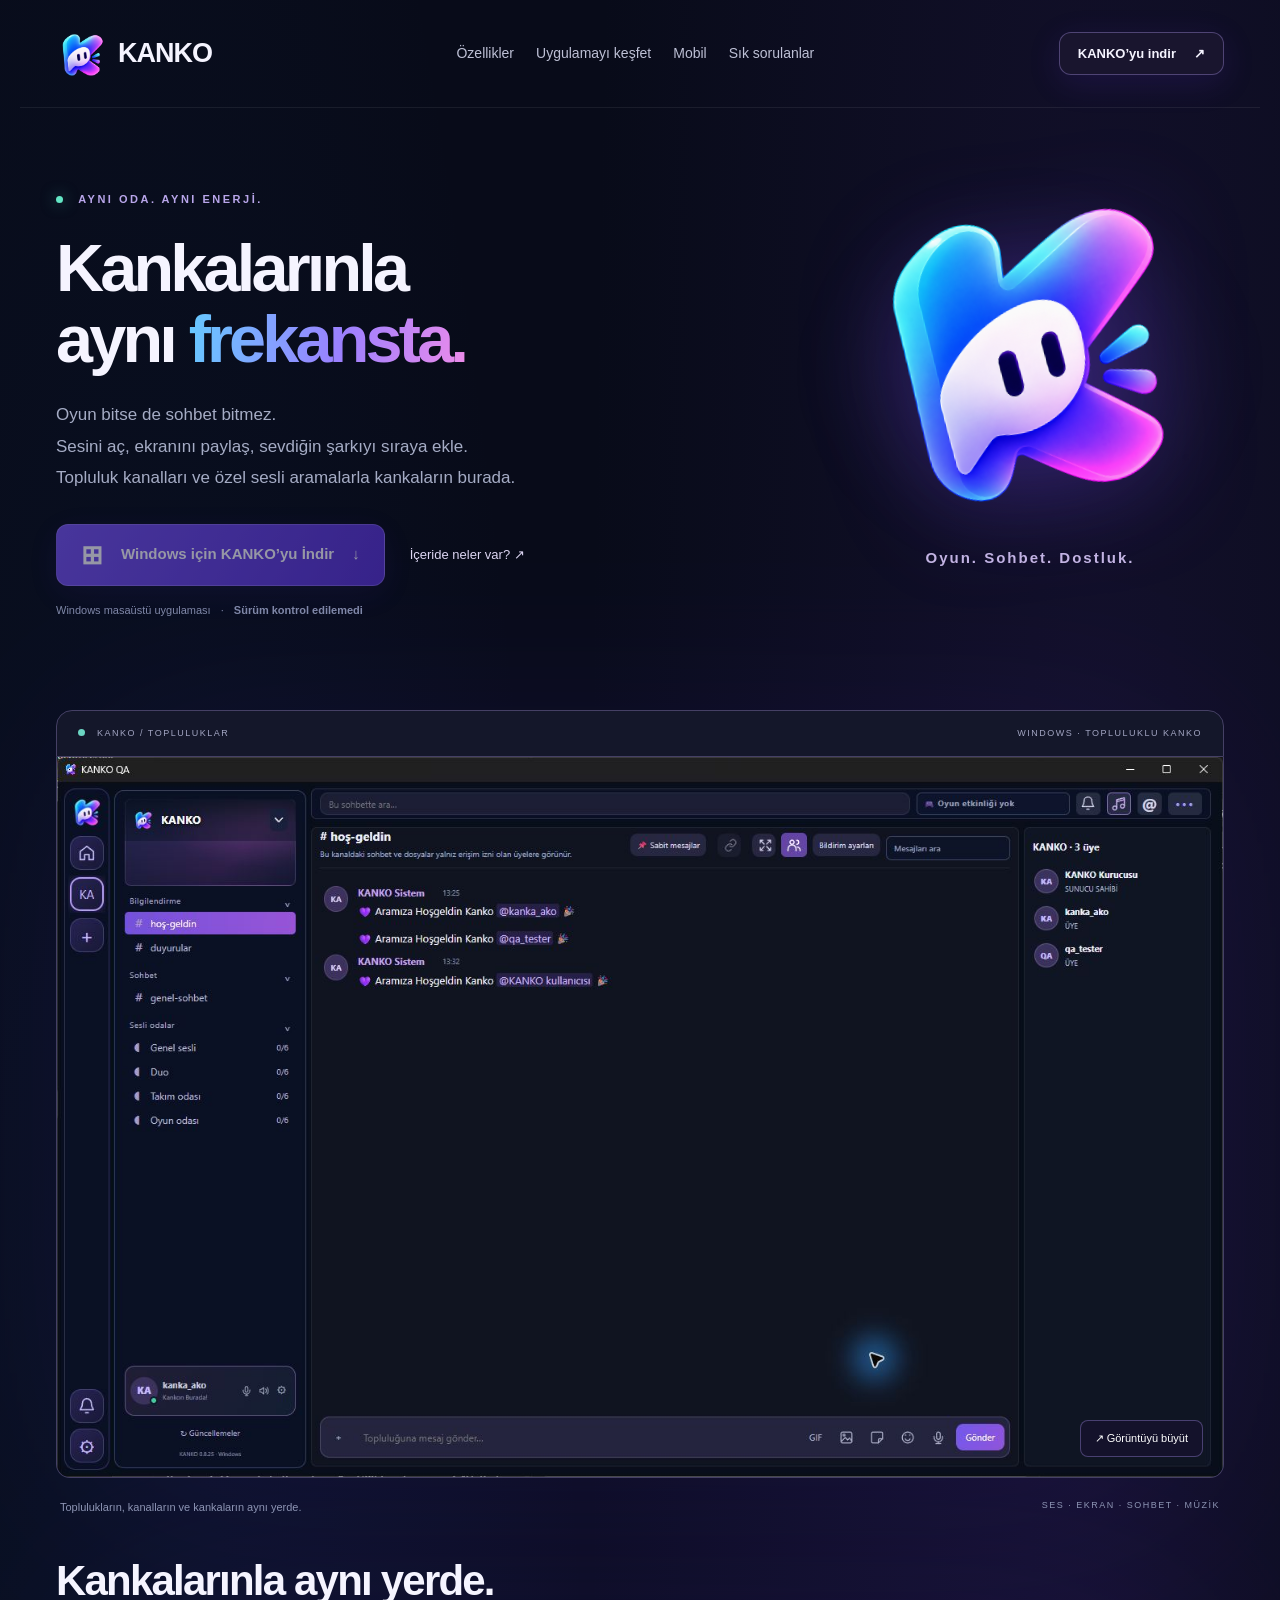
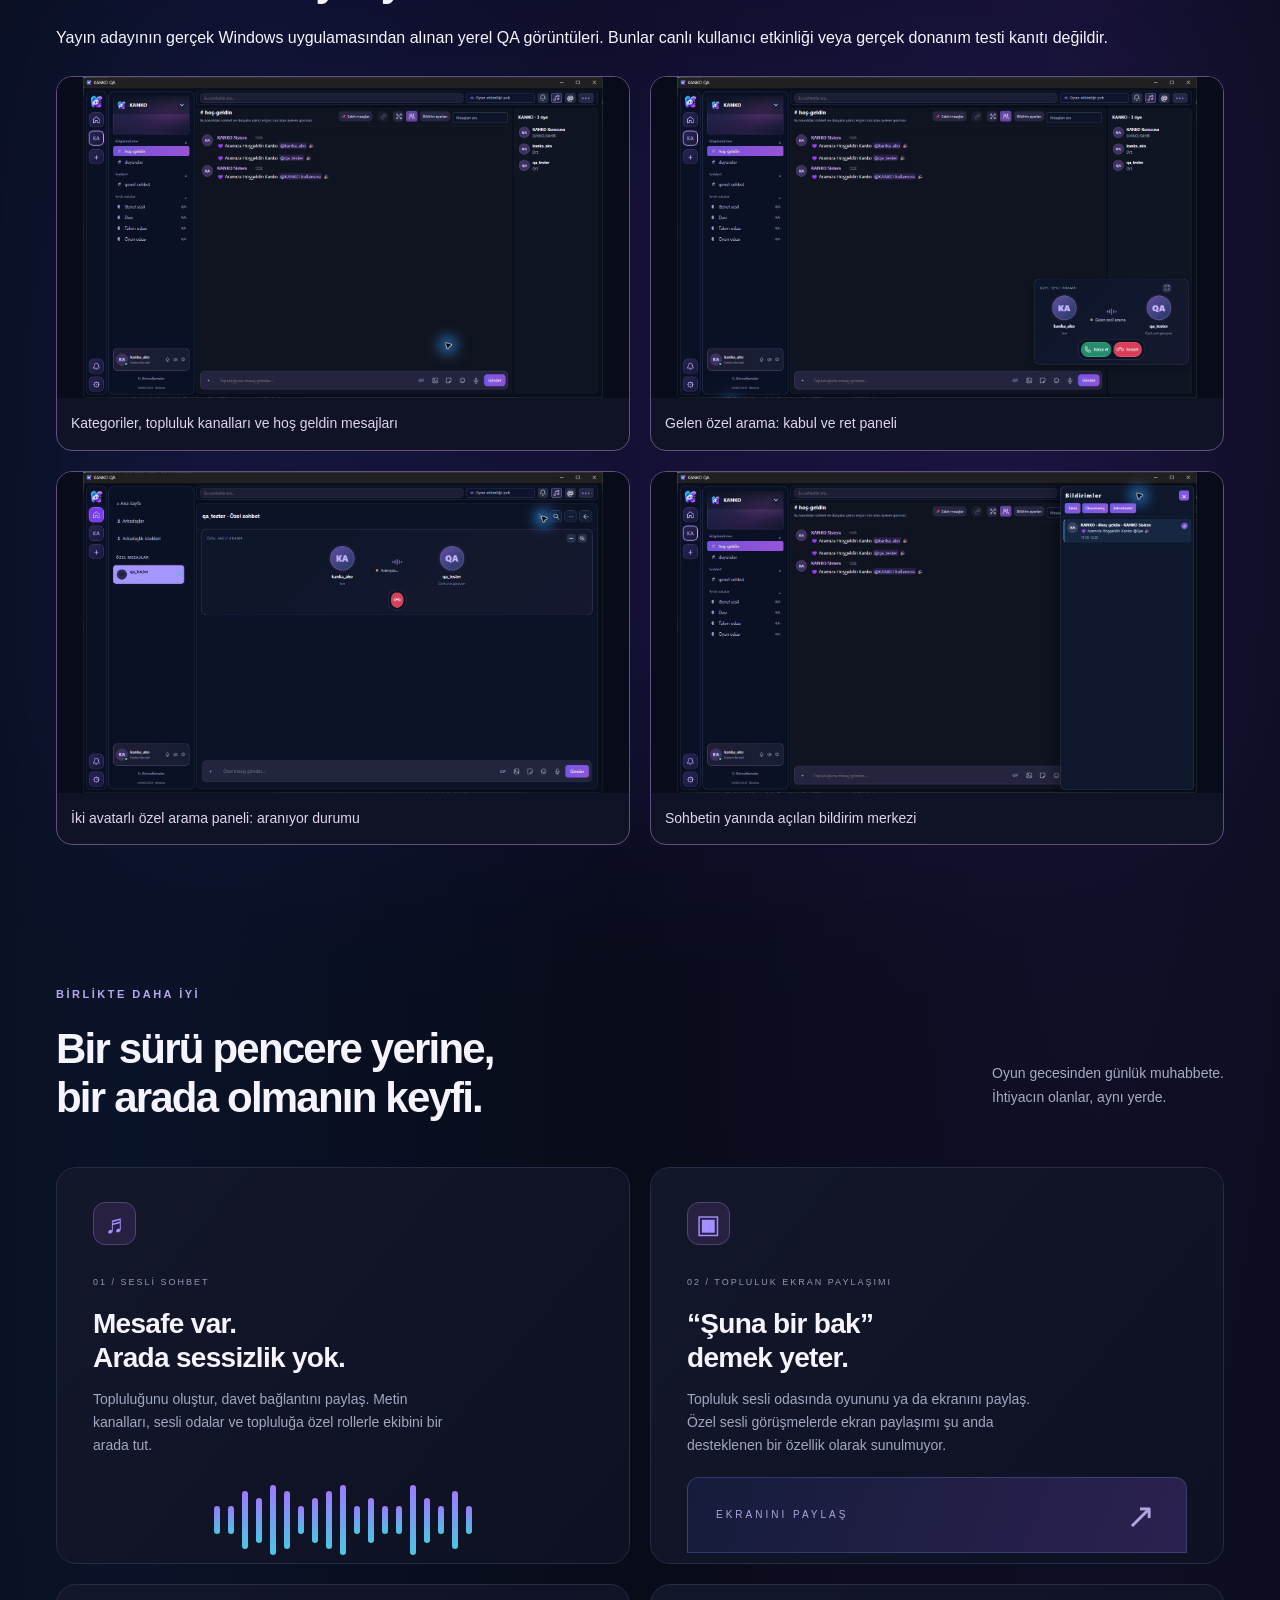
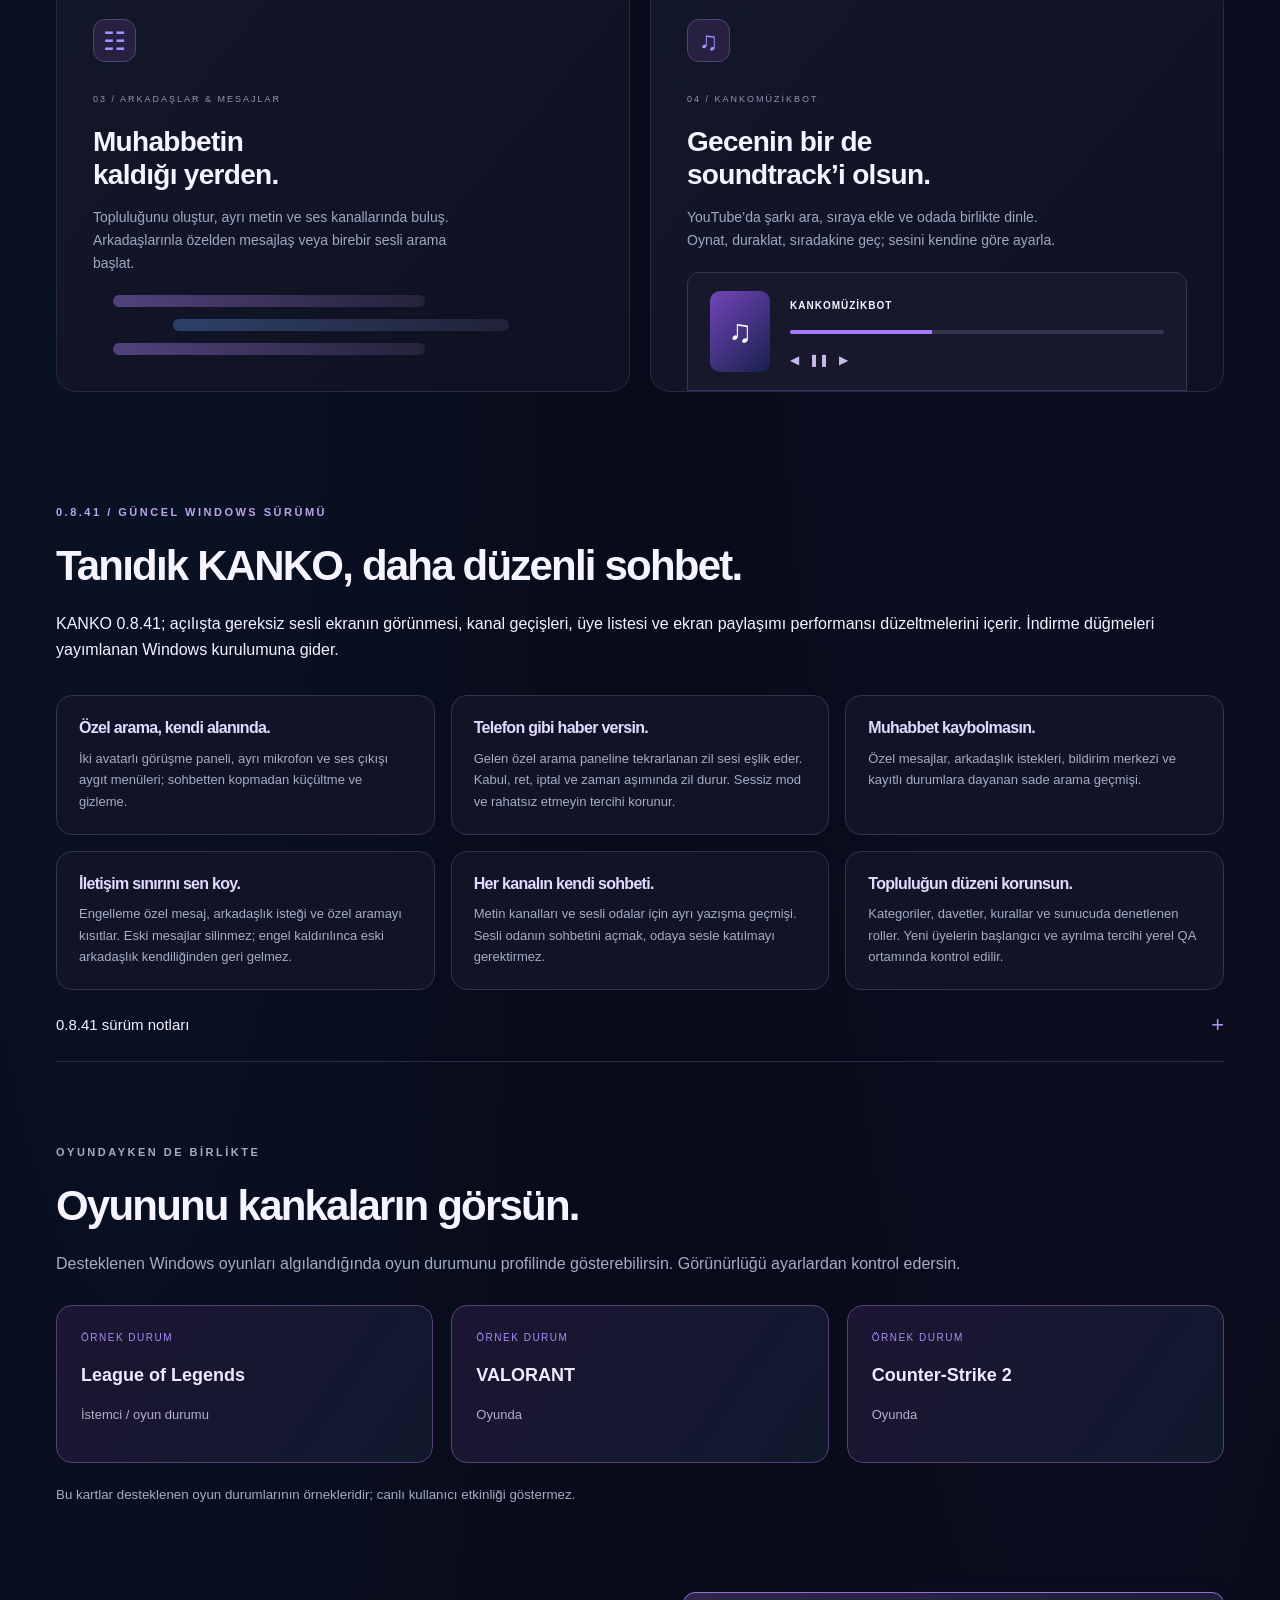
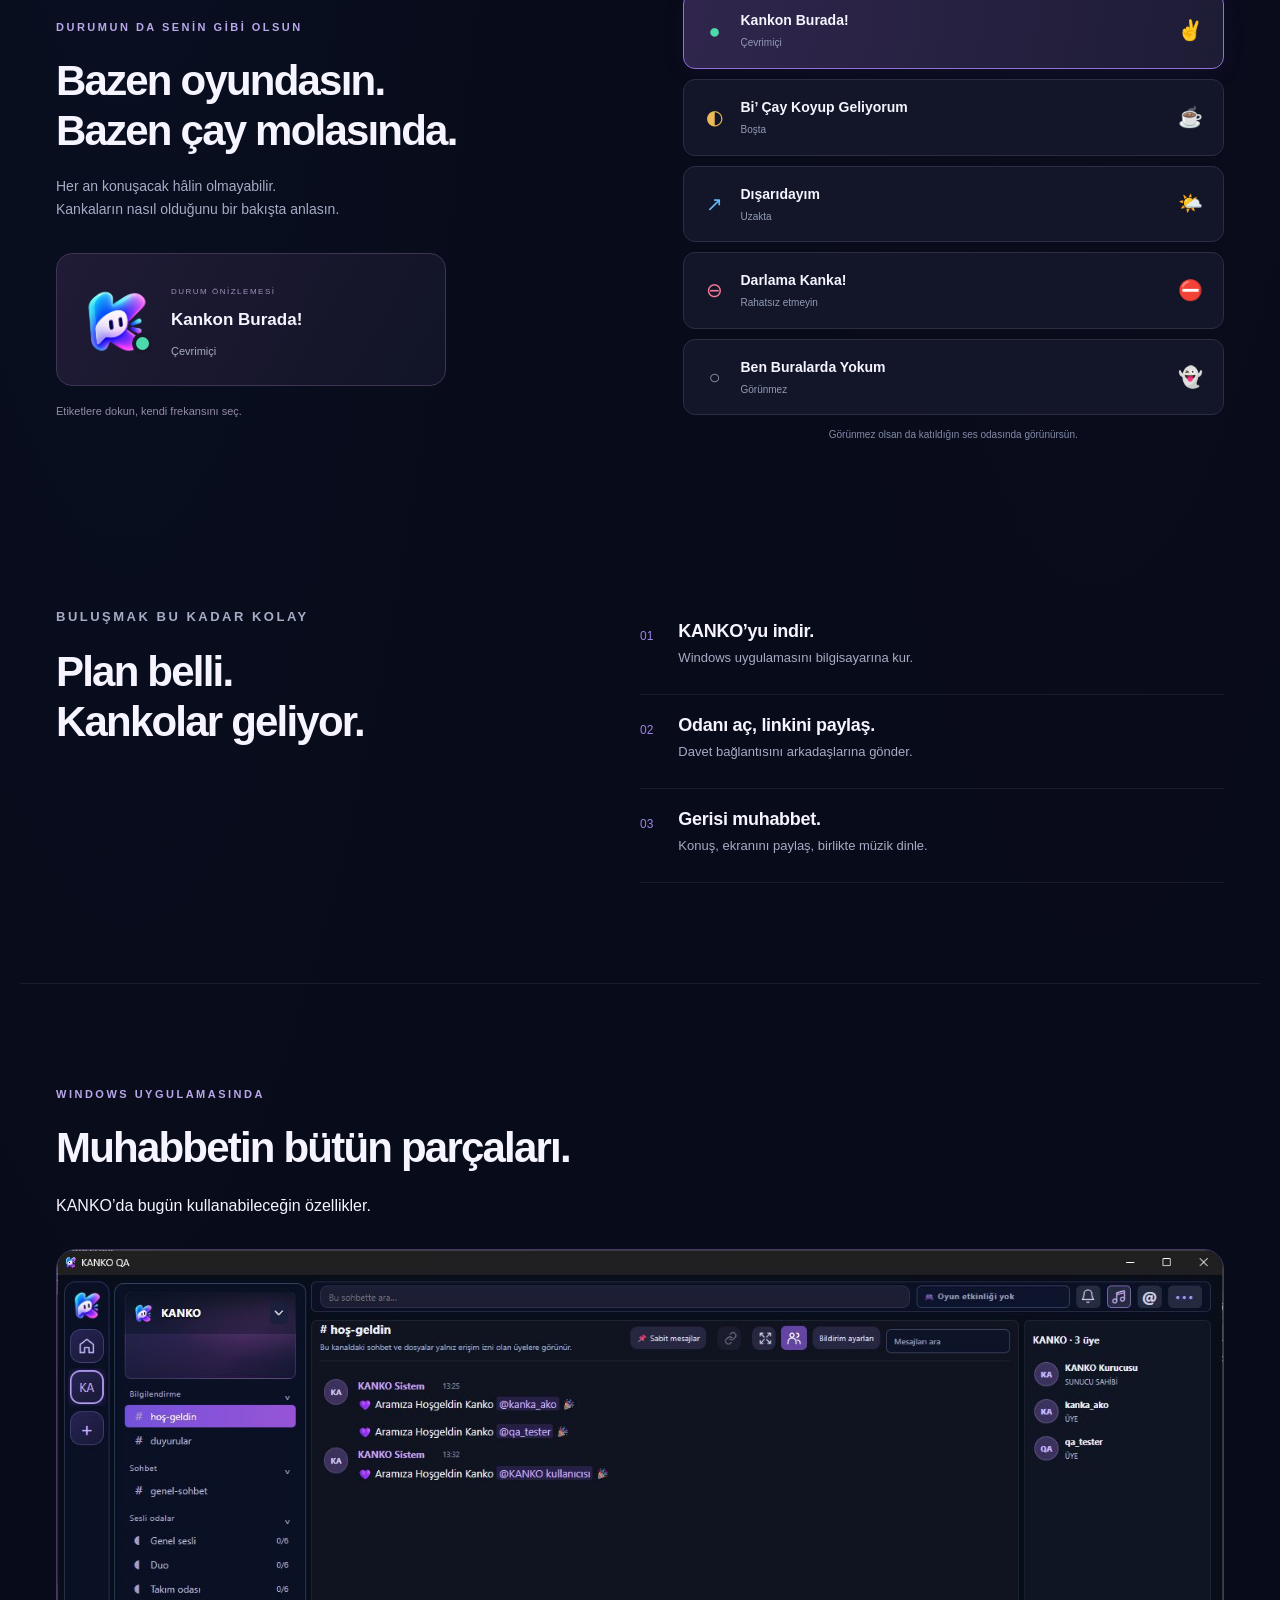
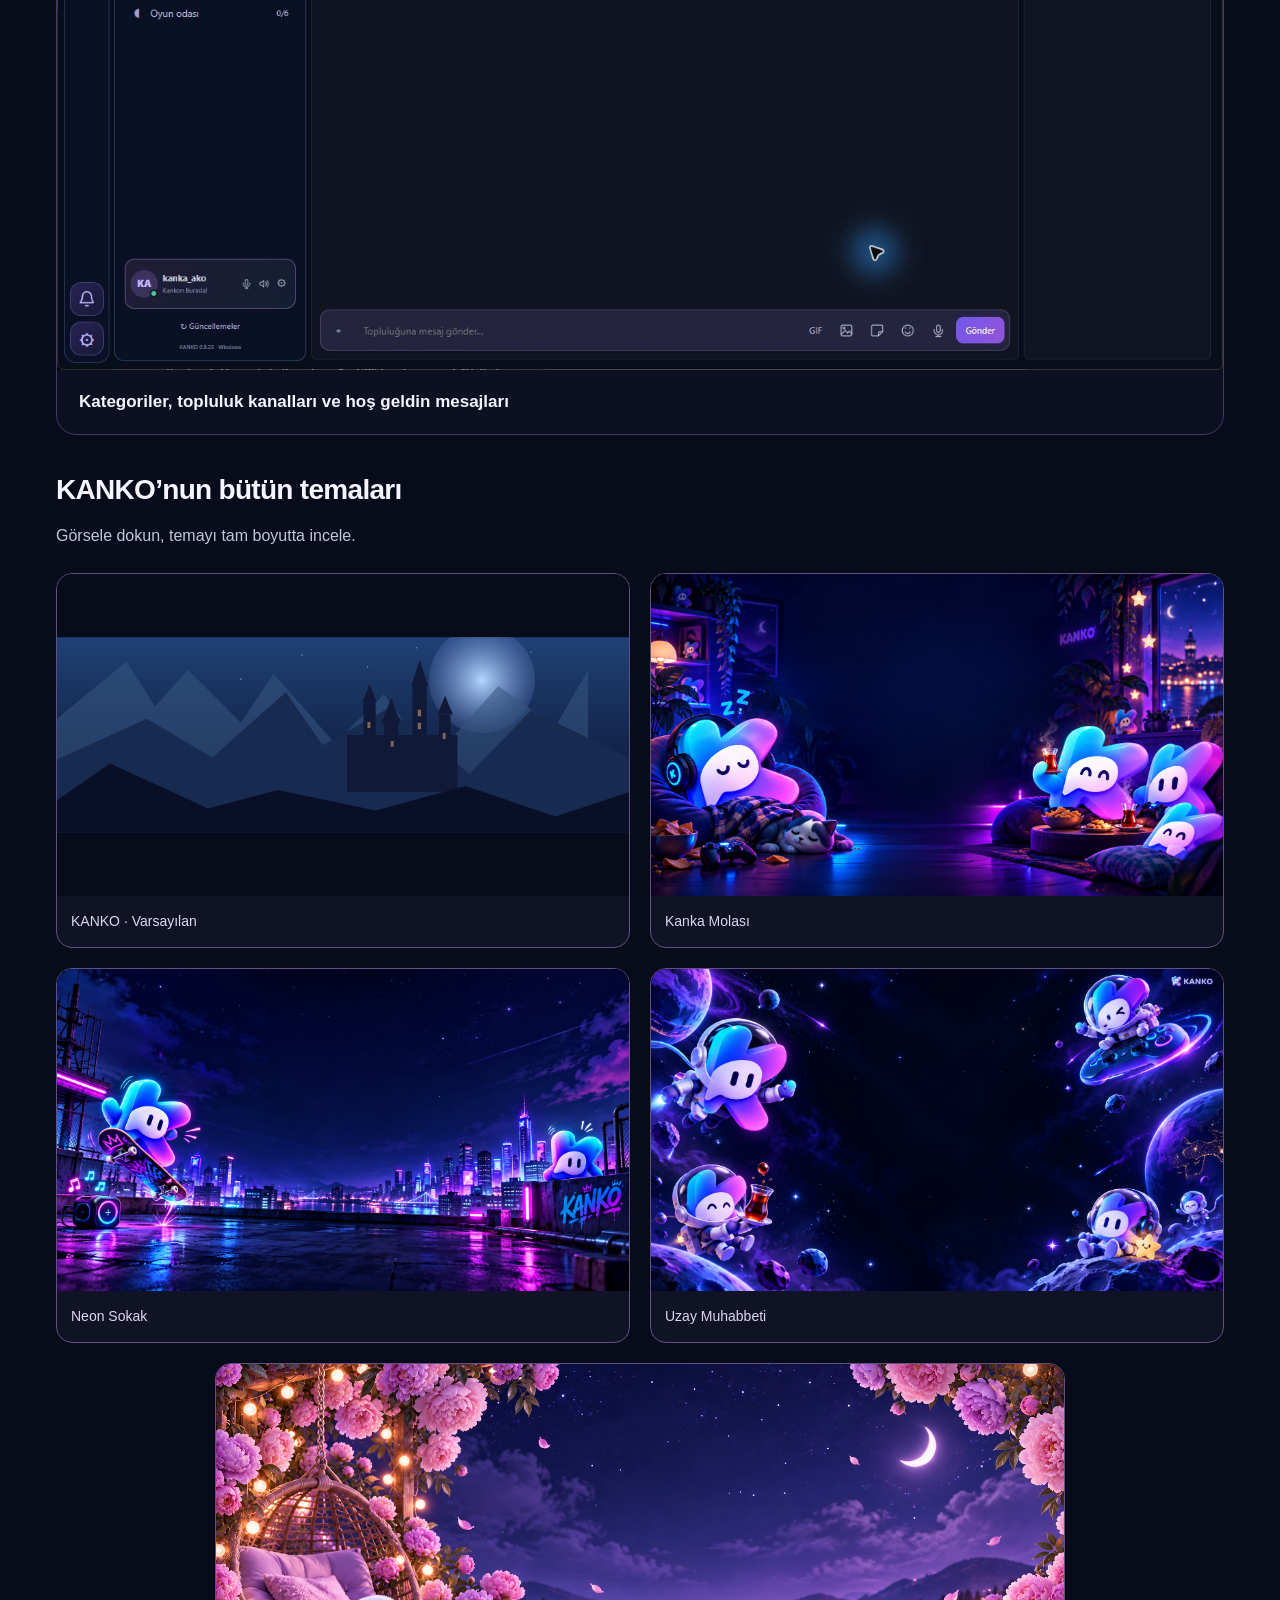
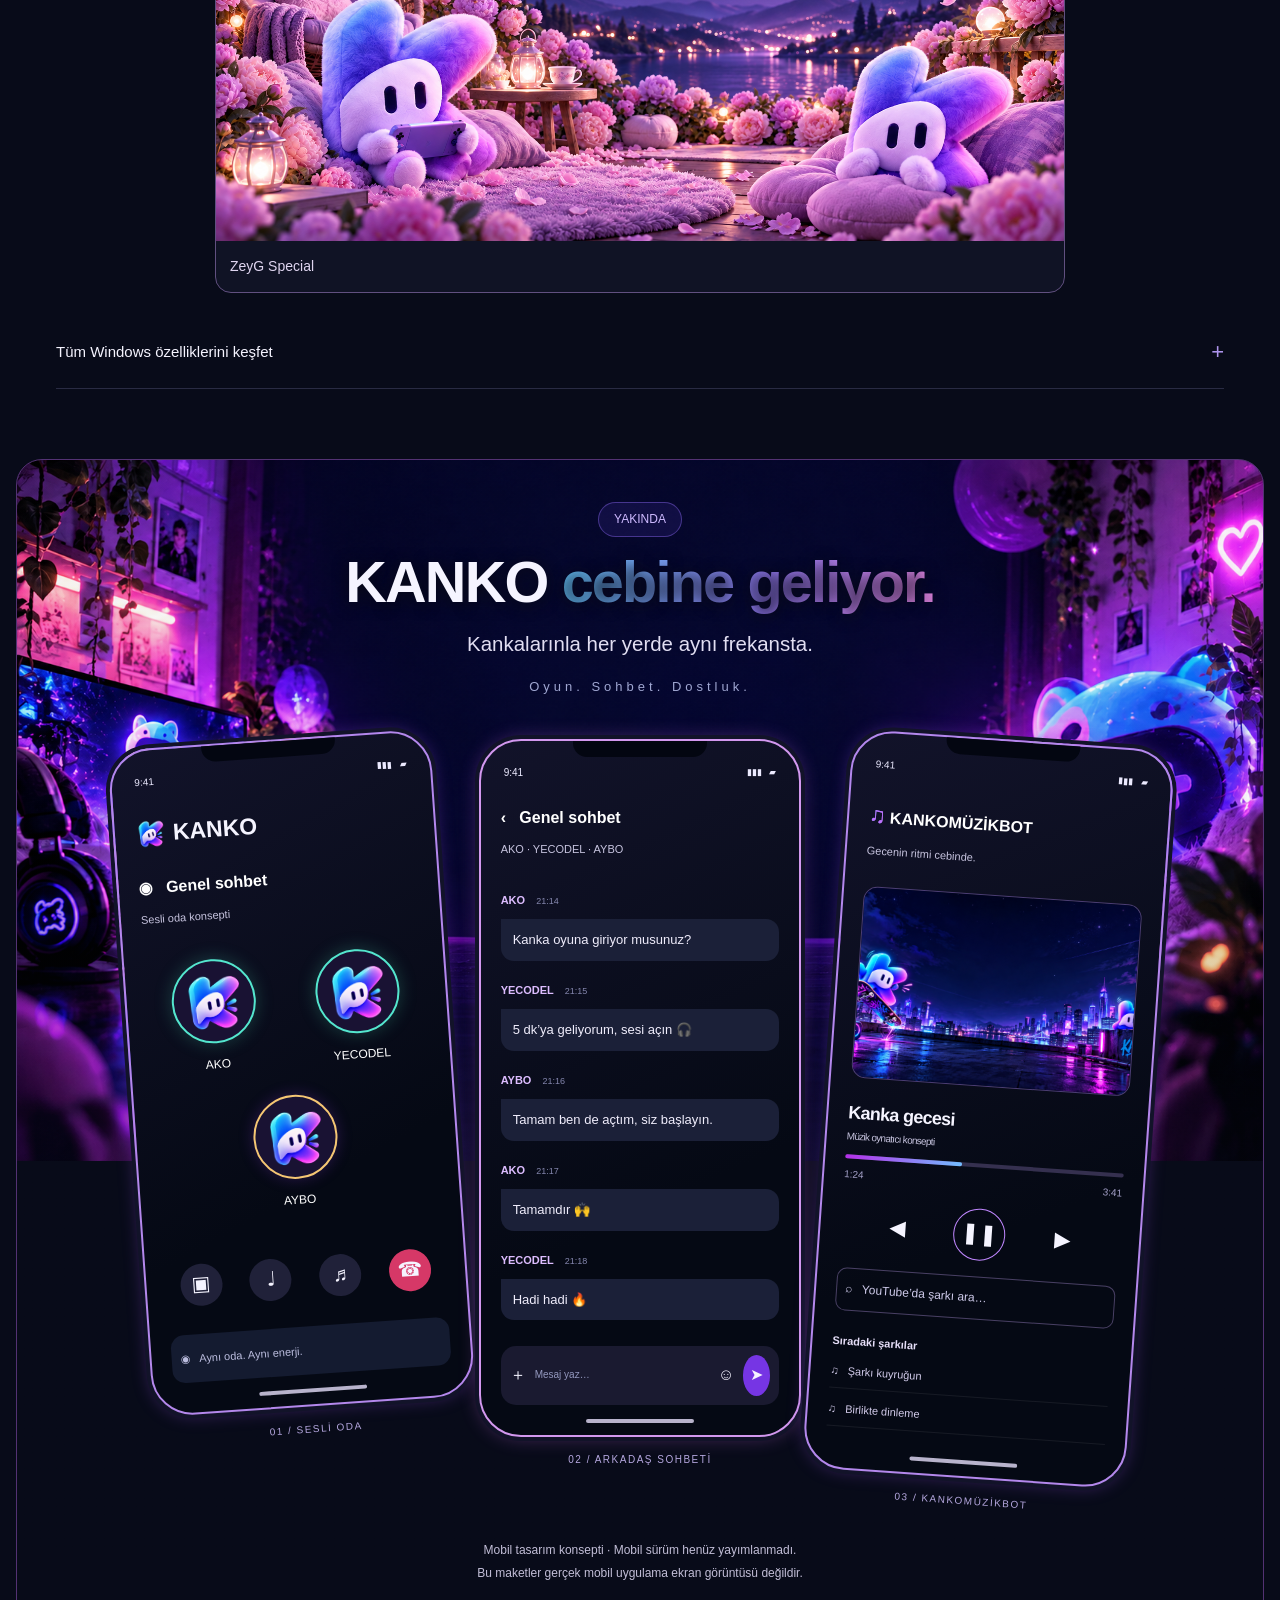
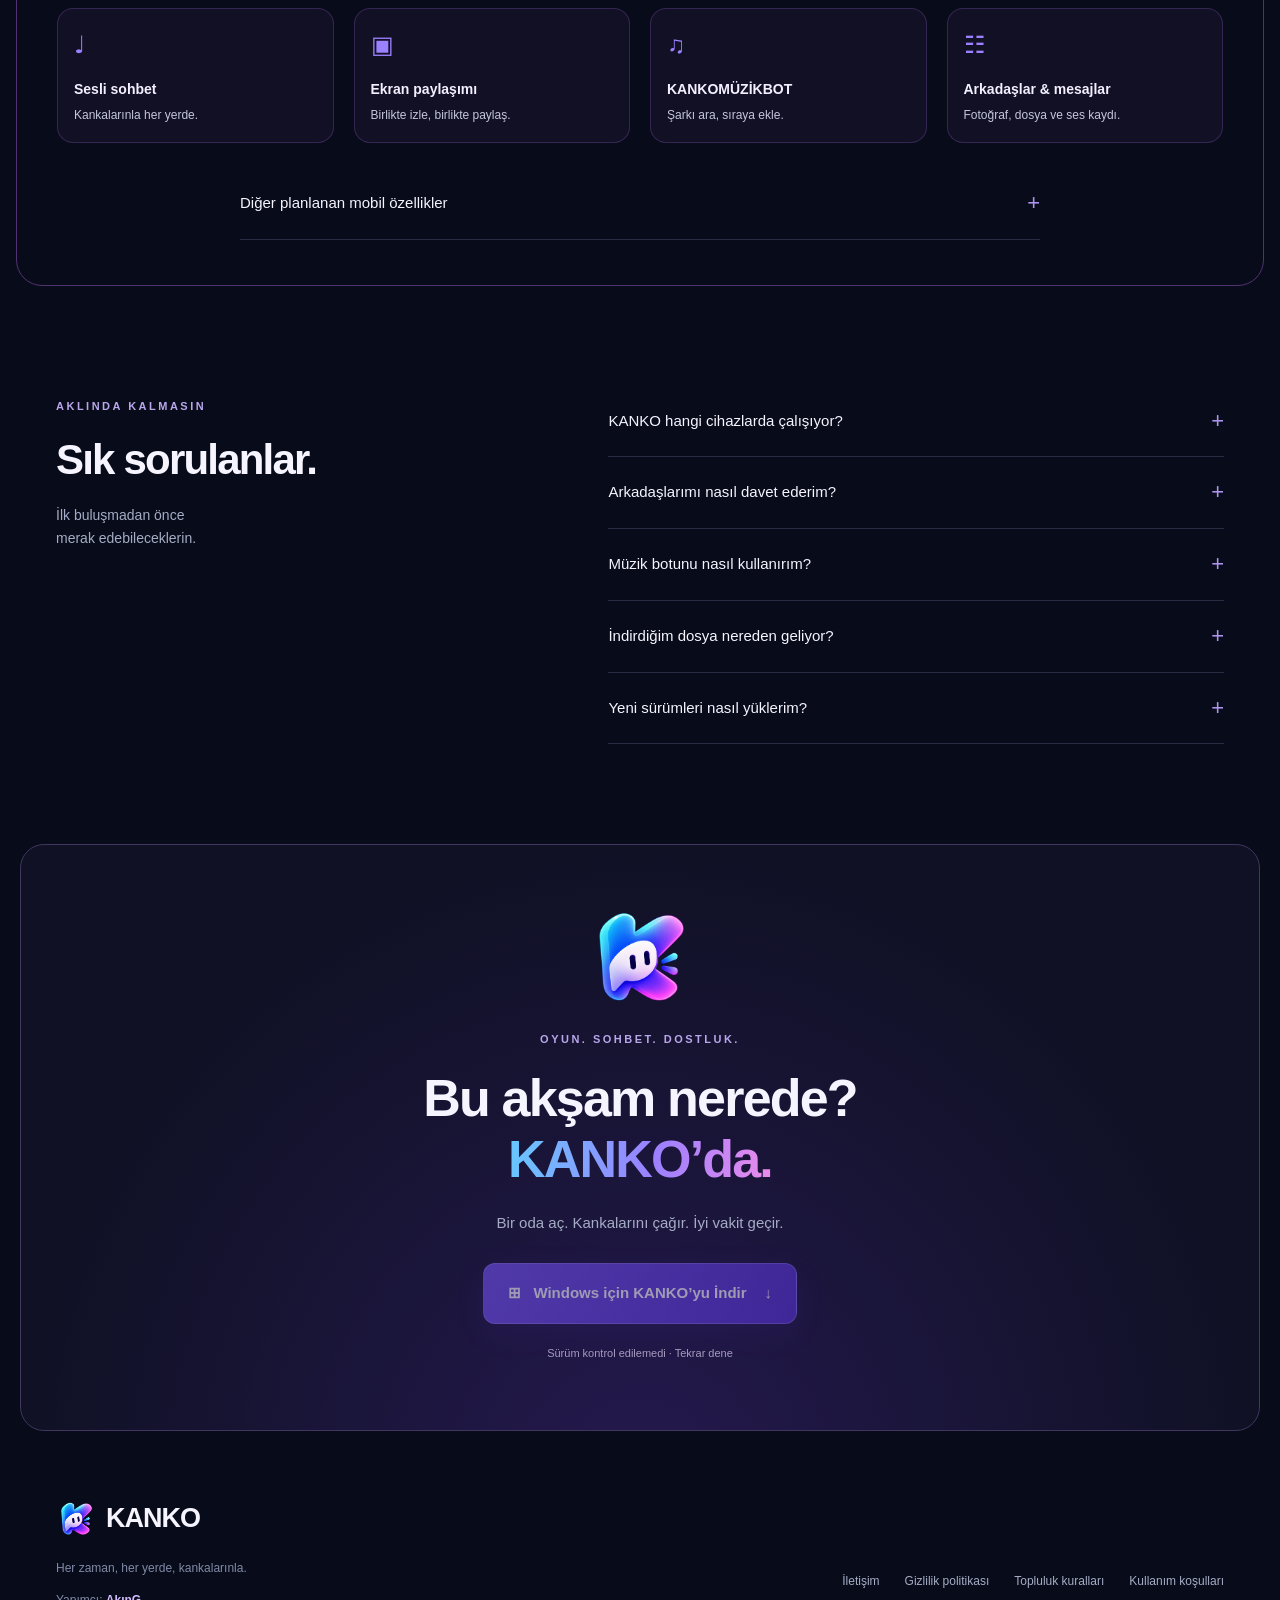
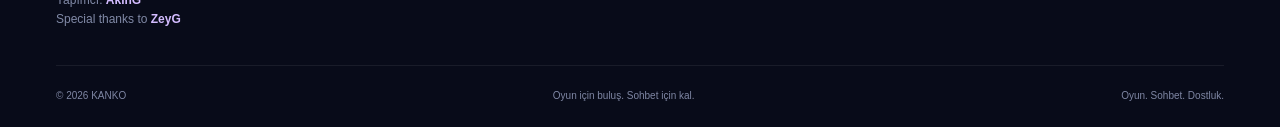
==== index.html @ 37abaaa4 "Publish KANKO 0.8.41 release information Update the official Windows release to 0.8.41 with startup," ====
<!doctype html>
<html lang="tr"><head><meta charset="utf-8"><meta name="viewport" content="width=device-width,initial-scale=1"><meta name="theme-color" content="#080b19"><meta name="description" content="KANKO ile arkadaşlarınla sesli sohbet et, ekranını paylaş ve birlikte müzik dinle. Windows masaüstü uygulamasını indir."><link rel="canonical" href="https://kankoapp.github.io/"><meta property="og:url" content="https://kankoapp.github.io/"><meta property="og:image" content="https://kankoapp.github.io/logo-hd.png"><title>KANKO — Kankalarınla aynı frekansta.</title><meta property="og:title" content="KANKO — Kankalarınla aynı frekansta."><meta property="og:description" content="Oyun. Sohbet. Dostluk. Arkadaşlarınla buluşacağın Windows uygulaması."><link rel="icon" href="logo-hd.png"><link rel="stylesheet" href="style.css?v=release-live-1"><style>.mobile-section{padding-top:90px;padding-bottom:70px}.mobile-intro{display:grid;grid-template-columns:1fr 1.15fr;align-items:center;gap:40px}.mobile-intro h2{font-size:clamp(32px,4vw,50px);line-height:1.15;margin:22px 0}.mobile-intro p{color:var(--muted)}.coming-badge{display:inline-flex;border:1px solid #9671ff66;border-radius:30px;padding:7px 15px;background:#6542dc22;color:#cebaff;font-size:12px}.mobile-art{margin:0}.mobile-art img{display:block;width:100%;height:auto;border:1px solid #544678;border-radius:24px}.mobile-art figcaption{font-size:11px;color:var(--muted);margin-top:12px;text-align:center}.capability-grid{display:grid;grid-template-columns:repeat(3,minmax(0,1fr));gap:16px;margin-top:32px}.capability-card{border:1px solid #34334e;border-radius:16px;background:#111427;padding:22px;min-width:0}.capability-card h3{font-size:16px;margin:0 0 10px;color:#e3dbff}.capability-card p{font-size:13px;color:var(--muted);margin:0}.capability-heading{font-size:24px;margin-top:48px}.creator-credit strong{color:#d3bcff}.nav nav{gap:22px}@media(max-width:850px){.mobile-intro{grid-template-columns:1fr}.capability-grid{grid-template-columns:repeat(2,minmax(0,1fr))}.mobile-section{padding-top:60px}}@media(max-width:520px){.capability-grid{grid-template-columns:1fr}.mobile-intro{gap:24px}.capability-card{padding:18px}.mobile-section{padding-bottom:40px}.nav nav{gap:12px;font-size:12px}}</style><link rel="stylesheet" href="premium.css"><link rel="stylesheet" href="sharp-visuals.css"><link rel="stylesheet" href="game-examples.css"><link rel="stylesheet" href="candidate.css"></head>
<body><a class="skip" href="#main">İçeriğe geç</a><header class="nav wrap"><a class="brand" href="#" aria-label="KANKO ana sayfa"><img src="logo-hd.png" alt="" width="52" height="52">KANKO</a><nav aria-label="Ana menü"><a href="#ozellikler">Özellikler</a><a href="#uygulama">Uygulamayı keşfet</a><a href="#mobil">Mobil</a><a href="#sss">Sık sorulanlar</a></nav><a class="button small" href="#indir">KANKO’yu indir <span aria-hidden="true">↗</span></a></header>
<main id="main"><section class="hero wrap"><div class="eyebrow"><span class="status-dot"></span> AYNI ODA. AYNI ENERJİ.</div><h1>Kankalarınla<br>aynı <em>frekansta.</em></h1><p class="intro">Oyun bitse de sohbet bitmez.<br>Sesini aç, ekranını paylaş, sevdiğin şarkıyı sıraya ekle.<br class="desktop"> Topluluk kanalları ve özel sesli aramalarla kankaların burada.</p><div class="actions"><a class="button download" aria-disabled="true"><span class="windows" aria-hidden="true">⊞</span> Windows için KANKO’yu İndir <span aria-hidden="true">↓</span></a><a class="text-link" href="#uygulama">İçeride neler var? <span aria-hidden="true">↗</span></a></div><p class="release">Windows masaüstü uygulaması <span>·</span> <b data-release-version>v0.8.41</b></p><div class="hero-mark" aria-hidden="true"><img src="logo-hd.png" alt=""><span>Oyun. Sohbet. Dostluk.</span></div></section>
<section id="uygulama" class="showcase wrap"><div class="preview-top"><span><i></i> KANKO / TOPLULUKLAR</span><span>WINDOWS · TOPLULUKLU KANKO</span></div><button class="screenshot" aria-label="KANKO ekran görüntüsünü büyüt"><img src="assets/candidate-community.png" alt="Güncel KANKO topluluk kanalları ve sesli odası; sentetik test hesapları" width="1444" height="861" fetchpriority="high"><span class="zoom">↗ Görüntüyü büyüt</span></button><div class="preview-bottom"><span>Toplulukların, kanalların ve kankaların aynı yerde.</span><span>SES · EKRAN · SOHBET · MÜZİK</span></div></section>
<section class="showcase wrap" aria-label="Güncel KANKO ekranları"><h2>Kankalarınla aynı yerde.</h2><p>Yayın adayının gerçek Windows uygulamasından alınan yerel QA görüntüleri. Bunlar canlı kullanıcı etkinliği veya gerçek donanım testi kanıtı değildir.</p><div class="site-theme-gallery"><figure><img src="assets/candidate-community.png" alt="Kategoriler, topluluk kanalları ve hoş geldin mesajları — yerel QA uygulamasından gerçek ekran görüntüsü" width="1446" height="893" loading="lazy"><figcaption>Kategoriler, topluluk kanalları ve hoş geldin mesajları</figcaption></figure><figure><img src="assets/candidate-incoming.jpg" alt="Gelen özel arama: kabul ve ret paneli — yerel QA uygulamasından gerçek ekran görüntüsü" width="1446" height="893" loading="lazy"><figcaption>Gelen özel arama: kabul ve ret paneli</figcaption></figure><figure><img src="assets/candidate-outgoing.png" alt="İki avatarlı özel arama paneli: aranıyor durumu — yerel QA uygulamasından gerçek ekran görüntüsü" width="1446" height="893" loading="lazy"><figcaption>İki avatarlı özel arama paneli: aranıyor durumu</figcaption></figure><figure><img src="assets/candidate-notifications.png" alt="Sohbetin yanında açılan bildirim merkezi — yerel QA uygulamasından gerçek ekran görüntüsü" width="1446" height="893" loading="lazy"><figcaption>Sohbetin yanında açılan bildirim merkezi</figcaption></figure></div></section><section id="ozellikler" class="features wrap"><div class="section-heading"><p class="eyebrow">BİRLİKTE DAHA İYİ</p><h2>Bir sürü pencere yerine,<br>bir arada olmanın keyfi.</h2><p>Oyun gecesinden günlük muhabbete.<br>İhtiyacın olanlar, aynı yerde.</p></div><div class="feature-grid"><article class="feature voice"><div class="icon" aria-hidden="true">♬</div><span class="number">01 / SESLİ SOHBET</span><h3>Mesafe var.<br>Arada sessizlik yok.</h3><p>Topluluğunu oluştur, davet bağlantını paylaş. Metin kanalları, sesli odalar ve topluluğa özel rollerle ekibini bir arada tut.</p><div class="wave" aria-hidden="true"><i></i><i></i><i></i><i></i><i></i><i></i><i></i><i></i><i></i><i></i><i></i><i></i><i></i><i></i><i></i><i></i><i></i><i></i><i></i></div></article><article class="feature"><div class="icon" aria-hidden="true">▣</div><span class="number">02 / TOPLULUK EKRAN PAYLAŞIMI</span><h3>“Şuna bir bak”<br>demek yeter.</h3><p>Topluluk sesli odasında oyununu ya da ekranını paylaş. Özel sesli görüşmelerde ekran paylaşımı şu anda desteklenen bir özellik olarak sunulmuyor.</p><div class="mini-art screen-art" aria-hidden="true"><span>EKRANINI PAYLAŞ</span><div>↗</div></div></article><article class="feature"><div class="icon" aria-hidden="true">☷</div><span class="number">03 / ARKADAŞLAR & MESAJLAR</span><h3>Muhabbetin<br>kaldığı yerden.</h3><p>Topluluğunu oluştur, ayrı metin ve ses kanallarında buluş. Arkadaşlarınla özelden mesajlaş veya birebir sesli arama başlat.</p><div class="mini-art chat-art" aria-hidden="true"><b></b><b></b><b></b></div></article><article class="feature music"><div class="icon" aria-hidden="true">♫</div><span class="number">04 / KANKOMÜZİKBOT</span><h3>Gecenin bir de<br>soundtrack’i olsun.</h3><p>YouTube’da şarkı ara, sıraya ekle ve odada birlikte dinle. Oynat, duraklat, sıradakine geç; sesini kendine göre ayarla.</p><div class="music-art" aria-hidden="true"><span>♫</span><div><b>KANKOMÜZİKBOT</b><div class="progress"></div><small>◀ &nbsp; ❚❚ &nbsp; ▶</small></div></div></article></div></section>
<section class="wrap candidate-section" id="yayin-adayi"><p class="eyebrow">0.8.41 / GÜNCEL WINDOWS SÜRÜMÜ</p><h2>Tanıdık KANKO, daha düzenli sohbet.</h2><p>KANKO 0.8.41; açılışta gereksiz sesli ekranın görünmesi, kanal geçişleri, üye listesi ve ekran paylaşımı performansı düzeltmelerini içerir. İndirme düğmeleri yayımlanan Windows kurulumuna gider.</p><div class="capability-grid"><article class="capability-card"><h3>Özel arama, kendi alanında.</h3><p>İki avatarlı görüşme paneli, ayrı mikrofon ve ses çıkışı aygıt menüleri; sohbetten kopmadan küçültme ve gizleme.</p></article><article class="capability-card"><h3>Telefon gibi haber versin.</h3><p>Gelen özel arama paneline tekrarlanan zil sesi eşlik eder. Kabul, ret, iptal ve zaman aşımında zil durur. Sessiz mod ve rahatsız etmeyin tercihi korunur.</p></article><article class="capability-card"><h3>Muhabbet kaybolmasın.</h3><p>Özel mesajlar, arkadaşlık istekleri, bildirim merkezi ve kayıtlı durumlara dayanan sade arama geçmişi.</p></article><article class="capability-card"><h3>İletişim sınırını sen koy.</h3><p>Engelleme özel mesaj, arkadaşlık isteği ve özel aramayı kısıtlar. Eski mesajlar silinmez; engel kaldırılınca eski arkadaşlık kendiliğinden geri gelmez.</p></article><article class="capability-card"><h3>Her kanalın kendi sohbeti.</h3><p>Metin kanalları ve sesli odalar için ayrı yazışma geçmişi. Sesli odanın sohbetini açmak, odaya sesle katılmayı gerektirmez.</p></article><article class="capability-card"><h3>Topluluğun düzeni korunsun.</h3><p>Kategoriler, davetler, kurallar ve sunucuda denetlenen roller. Yeni üyelerin başlangıcı ve ayrılma tercihi yerel QA ortamında kontrol edilir.</p></article></div><details class="candidate-notes"><summary>0.8.41 sürüm notları</summary><ul><li>Yenilenen topluluk ve özel mesaj panelleri.</li><li>Gelen arama paneliyle birlikte tekrarlanan zil sesi ve arama bitince temizleme.</li><li>Ayrı aygıt menüleri, görüşme küçültme, gizleme ve aktif görüşmeye geri dönüş.</li><li>Bildirim merkezi, kayıtlı arama geçmişi ve engelleme kontrolleri.</li><li>Kurallar ve kullanım koşulları pencerelerinin katmanlama düzeltmesi.</li></ul><p>Mevcut hesaplar ve topluluk sahiplikleri korunur. Gerçek ownerId doğrulaması tamamlanmadı. Ekip başına 30 profil ve topluluk başına 200 üye sınırı bu sürümde korunur.</p></details></section><section id="oyun-algilama" class="wrap game-examples"><p class="eyebrow">OYUNDAYKEN DE BİRLİKTE</p><h2>Oyununu kankaların görsün.</h2><p>Desteklenen Windows oyunları algılandığında oyun durumunu profilinde gösterebilirsin. Görünürlüğü ayarlardan kontrol edersin.</p><div class="game-example-grid"><article><span>ÖRNEK DURUM</span><strong>League of Legends</strong><p>İstemci / oyun durumu</p></article><article><span>ÖRNEK DURUM</span><strong>VALORANT</strong><p>Oyunda</p></article><article><span>ÖRNEK DURUM</span><strong>Counter-Strike 2</strong><p>Oyunda</p></article></div><small>Bu kartlar desteklenen oyun durumlarının örnekleridir; canlı kullanıcı etkinliği göstermez.</small></section><section id="durumlar" class="presence-section wrap"><div class="presence-copy"><p class="eyebrow">DURUMUN DA SENİN GİBİ OLSUN</p><h2>Bazen oyundasın.<br>Bazen çay molasında.</h2><p>Her an konuşacak hâlin olmayabilir.<br>Kankaların nasıl olduğunu bir bakışta anlasın.</p><div class="presence-preview" aria-live="polite"><div class="presence-mascot"><img src="logo-hd.png" width="74" height="74" alt=""><i id="preview-dot"></i></div><div><span class="presence-caption">DURUM ÖNİZLEMESİ</span><strong id="preview-label">Kankon Burada!</strong><small id="preview-hint">Çevrimiçi</small></div></div><p class="presence-note">Etiketlere dokun, kendi frekansını seç.</p></div><div class="presence-options" aria-label="KANKO durum etiketi önizlemesi"><button class="presence-choice selected" data-status="online" aria-pressed="true"><span class="presence-symbol">●</span><span><strong>Kankon Burada!</strong><small>Çevrimiçi</small></span><span class="presence-emoji" aria-hidden="true">✌️</span></button><button class="presence-choice" data-status="idle" aria-pressed="false"><span class="presence-symbol">◐</span><span><strong>Bi’ Çay Koyup Geliyorum</strong><small>Boşta</small></span><span class="presence-emoji" aria-hidden="true">☕</span></button><button class="presence-choice" data-status="away" aria-pressed="false"><span class="presence-symbol">↗</span><span><strong>Dışarıdayım</strong><small>Uzakta</small></span><span class="presence-emoji" aria-hidden="true">🌤️</span></button><button class="presence-choice" data-status="dnd" aria-pressed="false"><span class="presence-symbol">⊖</span><span><strong>Darlama Kanka!</strong><small>Rahatsız etmeyin</small></span><span class="presence-emoji" aria-hidden="true">⛔</span></button><button class="presence-choice" data-status="invisible" aria-pressed="false"><span class="presence-symbol">○</span><span><strong>Ben Buralarda Yokum</strong><small>Görünmez</small></span><span class="presence-emoji" aria-hidden="true">👻</span></button><p class="presence-footnote">Görünmez olsan da katıldığın ses odasında görünürsün.</p></div></section>
<section class="steps wrap"><div><p class="eyebrow">BULUŞMAK BU KADAR KOLAY</p><h2>Plan belli.<br>Kankolar geliyor.</h2></div><ol><li><span>01</span><div><h3>KANKO’yu indir.</h3><p>Windows uygulamasını bilgisayarına kur.</p></div></li><li><span>02</span><div><h3>Odanı aç, linkini paylaş.</h3><p>Davet bağlantısını arkadaşlarına gönder.</p></div></li><li><span>03</span><div><h3>Gerisi muhabbet.</h3><p>Konuş, ekranını paylaş, birlikte müzik dinle.</p></div></li></ol></section>
<section class="wrap mobile-section" id="tum-ozellikler"><p class="eyebrow">WINDOWS UYGULAMASINDA</p><h2>Muhabbetin bütün parçaları.</h2><p>KANKO’da bugün kullanabileceğin özellikler.</p><div class="windows-gallery"><figure><img src="assets/candidate-community.png" alt="Kategoriler, topluluk kanalları ve hoş geldin mesajları — yerel QA uygulamasından gerçek ekran görüntüsü" width="1446" height="893" loading="lazy"><figcaption>Kategoriler, topluluk kanalları ve hoş geldin mesajları</figcaption></figure></div><h3 id="gorunum" class="theme-gallery-heading">KANKO’nun bütün temaları</h3><p class="theme-gallery-description">Görsele dokun, temayı tam boyutta incele.</p><div class="site-theme-gallery" aria-label="KANKO görsel tema önizlemeleri"><figure><img src="assets/theme-default.svg" alt="KANKO Varsayılan lacivert kale ve gece teması" loading="lazy" width="1600" height="900"><figcaption>KANKO · Varsayılan</figcaption></figure><figure><img src="assets/theme-city.png" alt="KANKO maskotlu Kanka Molası teması" loading="lazy" width="1672" height="941"><figcaption>Kanka Molası</figcaption></figure><figure><img src="assets/theme-neon.png" alt="KANKO Neon Sokak teması" loading="lazy" width="1672" height="941"><figcaption>Neon Sokak</figcaption></figure><figure><img src="assets/theme-space.png" alt="KANKO Uzay Muhabbeti teması" loading="lazy" width="1672" height="941"><figcaption>Uzay Muhabbeti</figcaption></figure><figure><img src="assets/theme-zeyg.png" alt="Lila ve pembe şakayıklarla ZeyG Special teması" loading="lazy" width="1672" height="941"><figcaption>ZeyG Special</figcaption></figure></div><details class="desktop-more"><summary>Tüm Windows özelliklerini keşfet</summary><div class="capability-grid"><article class="capability-card"><h3>Ses odaları ve arkadaşlar</h3><p>Kalıcı ses odaları, davet bağlantıları, arkadaş istekleri ve özel mesajlar. Kısa bağlantı kesintilerinde otomatik yeniden katılma.</p></article><article class="capability-card"><h3>Ekranını paylaş, birlikte izle</h3><p>Katılımcı kartından yayını aç; geniş izleme veya tam ekran kullan. Yayın sesi ve paylaşım kalitesini ayarla.</p></article><article class="capability-card"><h3>KANKOMÜZİKBOT</h3><p>Sağdaki panelden YouTube’da şarkı ara, kuyruğa ekle, oynat veya duraklat; önceki ve sonraki şarkıya geç. Paneli gizlesen de müzik devam eder.</p></article><article class="capability-card"><h3>Mesaj, fotoğraf, dosya, ses kaydı</h3><p>Oda sohbetinde veya özel mesajlarda yazış, fotoğraf ve dosya gönder, ses kaydı paylaş. Sohbet geçmişini gerektiğinde temizle.</p></article><article class="capability-card"><h3>Sesin kontrolü sende</h3><p>Giriş/çıkış cihazı, mikrofon giriş düzeyi ve kişisel ses kontrolleri. Arkadaşını sessize al veya sesini %0–200 arasında ayarla; tercihler kaydedilir.</p></article><article class="capability-card"><h3>Kendi KANKO’n, kendi tarzın</h3><p>Profil fotoğrafı, hareketli görseller, banner ve çerçeveler; durum etiketleri, hazır temalar ve kendi arka planını yükleme.</p></article><article class="capability-card"><h3>Muhabbete biraz eğlence</h3><p>Soundboard ses efektleri, kişisel efekt ses düzeyi ve odaya katılma/ayrılma bildirim sesleri.</p></article><article class="capability-card"><h3>Oyun etkinliği</h3><p>Desteklenen Windows oyunları otomatik algılanır. Oynadığın oyunu uygulamada göster; algılama oyuna göre değişebilir.</p></article><article class="capability-card"><h3>Güncel kal</h3><p>Yeni sürüm bildirimi, uygulama içinde sürüm notları ve indirip yeniden başlatma akışı. Windows güncellemeleri uygulama üzerinden alınır.</p></article></div></details></section><section class="wrap mobile-section premium-mobile sharp-mobile" id="mobil"><div class="mobile-heading"><span class="coming-badge">YAKINDA</span><h2>KANKO <em>cebine geliyor.</em></h2><p>Kankalarınla her yerde aynı frekansta.</p><span class="mobile-slogan">Oyun. Sohbet. Dostluk.</span></div><div class="phone-gallery" aria-label="Üç mobil arayüz konsepti"><article class="concept-phone"><div class="phone-notch"></div><div class="phone-time" aria-hidden="true">9:41 <span>▮▮▮ &nbsp; ▰</span></div><div class="phone-brand"><img src="logo-hd.png" alt="">KANKO</div><div class="phone-heading">◉ &nbsp; Genel sohbet<small>Sesli oda konsepti</small></div><div class="concept-room"><span class="concept-avatar speaking"><img src="logo-hd.png" alt="">AKO</span><span class="concept-avatar speaking"><img src="logo-hd.png" alt="">YECODEL</span><span class="concept-avatar crowned"><img src="logo-hd.png" alt="">AYBO</span></div><div class="concept-controls" aria-hidden="true"><span>▣</span><span>♩</span><span>♬</span><span class="hangup">☎</span></div><div class="phone-summary">◉ &nbsp; Aynı oda. Aynı enerji.</div><div class="phone-home"></div><p class="phone-caption">01 / SESLİ ODA</p></article><article class="concept-phone"><div class="phone-notch"></div><div class="phone-time" aria-hidden="true">9:41 <span>▮▮▮ &nbsp; ▰</span></div><div class="phone-heading">‹ &nbsp; Genel sohbet<small>AKO · YECODEL · AYBO</small></div><div class="concept-messages"><div><b>AKO <time>21:14</time></b><p>Kanka oyuna giriyor musunuz?</p></div><div><b>YECODEL <time>21:15</time></b><p>5 dk’ya geliyorum, sesi açın 🎧</p></div><div><b>AYBO <time>21:16</time></b><p>Tamam ben de açtım, siz başlayın.</p></div><div><b>AKO <time>21:17</time></b><p>Tamamdır 🙌</p></div><div><b>YECODEL <time>21:18</time></b><p>Hadi hadi 🔥</p></div></div><div class="concept-compose" aria-hidden="true">＋ <span>Mesaj yaz…</span> ☺ <i>➤</i></div><div class="phone-home"></div><p class="phone-caption">02 / ARKADAŞ SOHBETİ</p></article><article class="concept-phone"><div class="phone-notch"></div><div class="phone-time" aria-hidden="true">9:41 <span>▮▮▮ &nbsp; ▰</span></div><div class="phone-heading"><em>♫</em> KANKOMÜZİKBOT<small>Gecenin ritmi cebinde.</small></div><img class="concept-cover" src="assets/theme-neon.png" alt="KANKO neon gece teması"><h3 class="concept-track">Kanka gecesi<small>Müzik oynatıcı konsepti</small></h3><div class="concept-progress"><i></i></div><div class="concept-times"><span>1:24</span><span>3:41</span></div><div class="concept-player" aria-hidden="true">◀ <span>❚❚</span> ▶</div><div class="concept-search" aria-hidden="true">⌕ &nbsp; YouTube’da şarkı ara…</div><div class="concept-queue"><strong>Sıradaki şarkılar</strong><p>♫ &nbsp; Şarkı kuyruğun</p><p>♫ &nbsp; Birlikte dinleme</p></div><div class="phone-home"></div><p class="phone-caption">03 / KANKOMÜZİKBOT</p></article></div><p class="concept-disclaimer">Mobil tasarım konsepti · Mobil sürüm henüz yayımlanmadı.<br>Bu maketler gerçek mobil uygulama ekran görüntüsü değildir.</p><h3 class="capability-heading">Mobil için planlananlar</h3><div class="mobile-feature-strip"><div>♩ <strong>Sesli sohbet</strong><span>Kankalarınla her yerde.</span></div><div>▣ <strong>Ekran paylaşımı</strong><span>Birlikte izle, birlikte paylaş.</span></div><div>♫ <strong>KANKOMÜZİKBOT</strong><span>Şarkı ara, sıraya ekle.</span></div><div>☷ <strong>Arkadaşlar & mesajlar</strong><span>Fotoğraf, dosya ve ses kaydı.</span></div></div><details class="mobile-more"><summary>Diğer planlanan mobil özellikler</summary><p>Profil fotoğrafları, banner ve çerçeveler, durum etiketleri, kişiselleştirme ve bildirim ayarları. Ekran paylaşımı cihaz desteğine bağlıdır. Çıkış tarihi ve desteklenen platformlar daha sonra duyurulacak.</p></details></section><section id="sss" class="faq wrap"><div><p class="eyebrow">AKLINDA KALMASIN</p><h2>Sık sorulanlar.</h2><p>İlk buluşmadan önce<br>merak edebileceklerin.</p></div><div class="questions"><details><summary>KANKO hangi cihazlarda çalışıyor?</summary><p>KANKO şu anda Windows masaüstü uygulaması olarak sunuluyor. Bu siteyi telefonundan da inceleyebilirsin; mobil uygulama indirmesi sunmuyoruz.</p></details><details><summary>Arkadaşlarımı nasıl davet ederim?</summary><p>Uygulamada bir oda oluşturup davet bağlantısını kopyalayarak arkadaşlarına gönderebilirsin. Arkadaşlarının da Windows uygulamasını kurması gerekir.</p></details><details><summary>Müzik botunu nasıl kullanırım?</summary><p>Odaya katıldıktan sonra KANKOMÜZİKBOT panelindeki YouTube arama alanından şarkı bulup sıraya ekleyebilirsin. Oynatma kontrolleri ve kişisel ses ayarı panelde bulunur. YouTube kaynaklı erişim ve oynatma sınırlamaları geçerlidir.</p></details><details><summary>İndirdiğim dosya nereden geliyor?</summary><p>İndirme butonu, geliştiricinin GitHub Releases sayfasında yayımlanan en son yayımlanmış KANKO Windows kurulum dosyasına gider. Yenilikleri aşağıdaki sürüm notları penceresinden görebilirsin.</p></details><details><summary>Yeni sürümleri nasıl yüklerim?</summary><p>Uygulamadaki Güncellemeler bölümünden yeni sürümleri kontrol edebilirsin. Güncelleme hazır olduğunda uygulamadaki yeniden başlatma seçeneğini kullanabilirsin. Aktif görüşme sırasında kurulum ertelenir; uygulama açık onayın olmadan kapanmaz.</p></details></div></section>
<section id="indir" class="download-section wrap"><div class="download-glow"></div><img src="logo-hd.png" width="110" height="110" alt="KANKO maskotu" loading="lazy"><p class="eyebrow">OYUN. SOHBET. DOSTLUK.</p><h2>Bu akşam nerede?<br><em>KANKO’da.</em></h2><p>Bir oda aç. Kankalarını çağır. İyi vakit geçir.</p><a class="button download" aria-disabled="true">⊞ &nbsp; Windows için KANKO’yu İndir <span aria-hidden="true">↓</span></a><button class="release-notes" type="button" aria-haspopup="dialog" aria-controls="releaseDialog">v0.8.41 · Sürüm notlarını gör</button></section></main>
<footer class="wrap"><div><a class="brand" href="#"><img src="logo-hd.png" width="40" height="40" alt="">KANKO</a><p>Her zaman, her yerde, kankalarınla.</p><p class="creator-credit">Yapımcı: <strong>AkınG</strong><br>Special thanks to <strong>ZeyG</strong></p></div><div class="footer-links"><a href="iletisim.html">İletişim</a><a href="gizlilik.html">Gizlilik politikası</a><a href="topluluk-kurallari.html">Topluluk kuralları</a><a href="kosullar.html">Kullanım koşulları</a></div><div class="footer-bottom"><span>© 2026 KANKO</span><span>Oyun için buluş. Sohbet için kal.</span><span>Oyun. Sohbet. Dostluk.</span></div></footer>
<dialog id="lightbox"><button class="close" aria-label="Kapat">×</button><img src="assets/candidate-community.png" alt="KANKO topluluklu Windows arayüzü; sentetik test hesapları"></dialog><dialog id="info"><button class="close" aria-label="Kapat">×</button><div id="info-content"></div></dialog><dialog id="releaseDialog" aria-labelledby="releaseTitle"><button class="close" aria-label="Sürüm notlarını kapat">×</button><p class="eyebrow">KANKO / YENİLİKLER</p><h2 id="releaseTitle">KANKO 0.8.41</h2><p class="release-subtitle">Topluluklar ve özel sesli aramalar</p><ul class="release-list" aria-live="polite"><li>Topluluklar, metin kanalları ve sesli odalar.</li><li>Modern birebir özel sesli aramalar ve yeniden bağlanma düzeltmesi.</li><li>Sesli odaya eşzamanlı katılımda 4003 düzeltmesi.</li><li>Mesaj geçmişi, roller ve mevcut hesap verilerinin korunması.</li></ul><p id="releaseStatus" role="status" class="small"></p><button class="button release-retry" type="button" hidden>Tekrar kontrol et</button><button class="button release-done" type="button">Tamam</button></dialog><script src="site.js?v=0.8.41"></script><script src="visual-gallery.js"></script></body></html>
---- style.css ----
:root{color-scheme:dark;--bg:#080b19;--panel:#101427;--text:#f5f4ff;--muted:#a5acc5;--line:#ffffff12;--purple:#9771ff}*{box-sizing:border-box}html{scroll-behavior:smooth;scroll-padding-top:30px}body{margin:0;background:radial-gradient(ellipse at 86% 10%,#39216b38,transparent 33%),radial-gradient(ellipse at 10% 25%,#14498a22,transparent 30%),var(--bg);color:var(--text);font:16px/1.65 'Segoe UI',Arial,sans-serif}a{color:inherit;text-decoration:none}button{font:inherit;cursor:pointer}.wrap{max-width:1240px;margin:auto;padding-left:36px;padding-right:36px}.nav{height:108px;display:flex;align-items:center;justify-content:space-between;border-bottom:1px solid var(--line)}.brand{display:inline-flex;align-items:center;font-size:27px;letter-spacing:-1px;font-weight:900;gap:10px}.brand img{object-fit:contain}.brand-dot{font-size:10px;align-self:flex-start;margin:13px 0 0 -7px;color:#b5acd3}.nav nav{display:flex;gap:32px;font-size:14px;color:#bdc0d5}.nav a:hover,.footer-links button:hover{color:white}.button{border:1px solid #bba3ff55;background:linear-gradient(120deg,#7351ef,#5632d3);border-radius:12px;display:inline-flex;align-items:center;justify-content:center;gap:18px;padding:17px 24px;font-size:15px;font-weight:650;box-shadow:0 8px 32px #6435dd26;transition:transform .2s,background .2s}.button:hover{transform:translateY(-2px);background:linear-gradient(120deg,#8c64ff,#6744e7)}.small{padding:10px 18px;font-size:13px;background:#19152e}.hero{position:relative;padding-top:82px;padding-bottom:80px;min-height:590px}.eyebrow{font-size:11px;letter-spacing:2.5px;font-weight:700;color:#b9a6eb}.status-dot{display:inline-block;width:7px;height:7px;background:#64e6c5;border-radius:50%;margin-right:10px;box-shadow:0 0 15px #64e6c580}h1{font-size:clamp(46px,5.2vw,74px);line-height:1.06;letter-spacing:-3.8px;margin:25px 0 25px;font-weight:800}em{font-style:normal;background:linear-gradient(100deg,#65caff 0%,#9b80ff 55%,#ed8bea 100%);background-clip:text;color:transparent}.intro{color:var(--muted);font-size:17px;line-height:1.85}.actions{display:flex;align-items:center;gap:25px;margin-top:30px}.text-link{font-size:13px;color:#ddd6f3}.windows{font-size:26px;line-height:1}.release{font-size:11px;color:#8089a8;margin-top:15px}.release span{padding:0 7px}.hero-mark{position:absolute;right:55px;top:65px;width:350px;text-align:center}.hero-mark:before{content:'';position:absolute;inset:25px -30px;background:radial-gradient(ellipse,#6544cb55,transparent 68%);filter:blur(30px);z-index:-1}.hero-mark img{width:100%;filter:drop-shadow(0 15px 50px #6c3ef035);transform:rotate(-9deg)}.hero-mark span{display:block;font-size:15px;font-weight:600;letter-spacing:2px;margin-top:15px;color:#c4b5e3}.showcase{position:relative}.showcase:before{content:'';position:absolute;inset:40px 80px;background:#6339f2;filter:blur(110px);opacity:.12;z-index:-1}.preview-top{display:flex;justify-content:space-between;padding:15px 21px;background:#14172a;border:1px solid #454065;border-radius:16px 16px 0 0;font-size:9px;letter-spacing:1.5px;color:#a2a5c2}.preview-top i{display:inline-block;width:7px;height:7px;background:#6cd5c3;border-radius:50%;margin-right:8px}.screenshot{display:block;position:relative;width:100%;background:#0c1024;padding:0;border:1px solid #454065;border-top:0;border-radius:0 0 14px 14px;overflow:hidden}.screenshot img{display:block;width:100%;height:auto}.zoom{position:absolute;right:20px;bottom:20px;padding:8px 14px;border:1px solid #b39bff55;background:#15132de8;border-radius:8px;font-size:11px;color:white}.preview-bottom{display:flex;justify-content:space-between;padding:20px 4px;color:#8d95b4;font-size:11px}.preview-bottom span:last-child{letter-spacing:1.5px;font-size:9px}.features{padding-top:105px;padding-bottom:100px}.section-heading{position:relative;margin-bottom:44px}.section-heading>p:last-child{position:absolute;right:0;bottom:0;color:var(--muted);font-size:14px}h2{font-size:42px;line-height:1.18;letter-spacing:-1.8px;margin:20px 0;font-weight:750}.feature-grid{display:grid;grid-template-columns:repeat(2,1fr);gap:20px}.feature{padding:34px 36px 0;background:linear-gradient(130deg,#13172a,#0e1122);border:1px solid #282b45;border-radius:20px;overflow:hidden;min-height:370px;position:relative}.feature .icon{width:43px;height:43px;display:grid;place-items:center;font-size:26px;color:#a490ff;background:#282041;border:1px solid #514374;border-radius:12px;margin-bottom:22px}.number{font-size:9px;letter-spacing:2px;color:#9893b4}h3{font-size:28px;line-height:1.2;letter-spacing:-.7px;margin:14px 0}.feature p{max-width:370px;color:#9fa8c3;font-size:14px}.wave{display:flex;gap:8px;align-items:center;height:86px;margin-top:18px;justify-content:center;mask-image:linear-gradient(to right,transparent,#000 25%,#000 75%,transparent)}.wave i{width:6px;height:28px;border-radius:10px;background:linear-gradient(#9d7aff,#4ac7e2)}.wave i:nth-child(3n){height:58px}.wave i:nth-child(4n){height:45px}.wave i:nth-child(5n){height:70px}.mini-art{height:76px;margin-top:25px}.screen-art{border:1px solid #576bb766;border-radius:12px 12px 0 0;background:linear-gradient(110deg,#151c3b,#2c2150);display:flex;align-items:center;justify-content:space-between;padding:20px 28px;font-size:10px;letter-spacing:3px;color:#b2a5df}.screen-art div{font-size:35px}.chat-art{position:relative;padding-left:20px}.chat-art b{display:block;height:12px;border-radius:10px;background:linear-gradient(90deg,#52427b,#24223b);width:65%;margin-bottom:12px}.chat-art b:nth-child(2){margin-left:60px;width:70%;background:linear-gradient(90deg,#2d4167,#202238)}.music-art{display:flex;gap:20px;margin:24px 0 0;padding:18px 22px;background:#17182c;border:1px solid #3b3155;border-radius:12px 12px 0 0}.music-art>span{display:grid;place-items:center;min-width:60px;background:linear-gradient(135deg,#7245b9,#17214d);border-radius:10px;font-size:32px}.music-art>div{flex:1}.music-art b{font-size:10px;letter-spacing:1px}.progress{height:4px;background:linear-gradient(90deg,#a77aff 38%,#35334f 38%);border-radius:5px;margin:12px 0}.music-art small{font-size:12px;color:#c7bae8}.steps{display:grid;grid-template-columns:1fr 1fr;padding-top:45px;padding-bottom:100px;border-bottom:1px solid var(--line)}.steps ol{padding:0;list-style:none;margin:0}.steps li{display:flex;gap:25px;border-bottom:1px solid var(--line);padding:20px 0}.steps li>span{font-size:12px;color:#9f84e8;margin-top:6px}.steps h3{font-size:18px;letter-spacing:-.3px;margin:0}.steps p{color:var(--muted);font-size:13px;margin:5px 0}.faq{display:grid;grid-template-columns:1fr 1.25fr;gap:60px;padding-top:100px;padding-bottom:100px}.faq>div>p:last-child{font-size:14px;color:var(--muted)}details{border-bottom:1px solid #292b43}summary{cursor:pointer;list-style:none;padding:23px 26px 23px 0;font-size:15px;position:relative}summary:after{content:'+';position:absolute;right:0;color:#ad94ec;font-size:22px;top:17px}details[open] summary:after{content:'−'}details p{color:var(--muted);font-size:14px;padding-right:20px;margin:0 0 23px}.download-section{position:relative;text-align:center;border:1px solid #40365f;border-radius:24px;padding:55px 30px 65px;overflow:hidden;background:radial-gradient(ellipse at 50% 110%,#5c2fbf45,transparent 70%),#101125}.download-section img{object-fit:contain}.download-section h2{font-size:52px}.download-section>p:not(.eyebrow){color:var(--muted);font-size:15px;margin-bottom:28px}.release-notes{display:block;margin-top:17px;font-size:11px;color:#a79cbe}footer{padding-top:65px!important}.footer-links{float:right;display:flex;gap:25px;margin-top:-70px}.footer-links button{background:none;border:0;padding:0;color:var(--muted);font-size:12px}footer p{font-size:12px;color:#818aa7}.footer-bottom{display:flex;justify-content:space-between;border-top:1px solid var(--line);margin-top:35px;padding:22px 0;font-size:10px;color:#7f87a4}.footer-bottom b{color:#b6a4df}dialog{border:1px solid #494363;border-radius:18px;background:#101426;color:white;padding:42px;max-width:760px;width:90%;line-height:1.8}dialog::backdrop{background:#030615e8;backdrop-filter:blur(7px)}#lightbox{max-width:1450px;width:96%;padding:40px 10px 10px}#lightbox img{width:100%;display:block;border-radius:8px}.close{position:absolute;right:12px;top:4px;background:transparent;border:0;color:#ddd;font-size:26px}dialog h2{font-size:28px}dialog p{font-size:14px;color:var(--muted)}dialog a{color:#bba1ff;text-decoration:underline}.skip{position:absolute;top:-60px;left:15px;background:#6542dc;padding:10px;z-index:10}.skip:focus{top:10px}:focus-visible{outline:2px solid #9edcff;outline-offset:5px}section{scroll-margin-top:30px}
@media(min-width:1500px){.hero{padding-top:100px;padding-bottom:100px}.hero-mark{right:90px;top:70px;width:380px}}
@media(max-width:1000px){.hero-mark{width:245px;right:30px;top:90px}.hero{min-height:570px}h1{font-size:60px}.intro{max-width:500px}.actions{gap:16px}.text-link{display:none}.nav nav{gap:18px}.section-heading>p:last-child{position:static}.feature{padding:26px 25px 0}.wrap{padding-left:25px;padding-right:25px}}
@media(max-width:700px){.wrap{padding-left:22px;padding-right:22px}.nav{height:82px}.brand{font-size:23px;gap:6px}.brand img{width:40px;height:40px}.nav nav{display:none}.small{font-size:11px;padding:9px 12px}.hero{padding-top:40px;padding-bottom:34px;text-align:center;display:flex;flex-direction:column;align-items:center}.hero-mark{position:static;order:-1;width:130px;margin-bottom:26px}.hero-mark img{transform:rotate(-8deg)}.hero-mark span{display:none}.hero .eyebrow{font-size:9px}h1{font-size:47px;letter-spacing:-2.6px;margin:20px 0}.intro{font-size:14px;line-height:1.9}.desktop{display:none}.actions{margin-top:20px;width:100%}.actions .button{width:100%;font-size:13px;gap:12px;padding:16px 12px}.release{font-size:9px}.preview-top{font-size:7px;letter-spacing:.7px;padding:12px}.preview-top span:last-child{display:none}.zoom{font-size:8px;bottom:8px;right:8px;padding:4px 8px}.preview-bottom{font-size:9px;text-align:center;display:block}.preview-bottom span:last-child{display:none}.features{padding-top:60px;padding-bottom:55px}h2{font-size:32px;letter-spacing:-1.1px}.section-heading>p:last-child{font-size:13px}.feature-grid{grid-template-columns:1fr;gap:15px}.feature{min-height:350px;padding:27px 28px 0}.feature h3{font-size:27px}.steps{grid-template-columns:1fr;padding-top:15px;padding-bottom:55px;gap:20px}.faq{grid-template-columns:1fr;gap:20px;padding-top:55px;padding-bottom:60px}.faq>div>p:last-child br{display:none}summary{font-size:14px;padding:20px 22px 20px 0}.download-section{width:calc(100% - 30px);padding:35px 18px 45px}.download-section h2{font-size:40px}.download-section .button{font-size:12px;gap:10px;width:100%;padding:16px 10px}.download-section>p:not(.eyebrow){font-size:13px}.footer-links{float:none;margin:25px 0;gap:20px;flex-wrap:wrap}.footer-bottom{flex-wrap:wrap;gap:12px}.footer-bottom>span:last-child{display:none}dialog{padding:32px 24px}}
@media(prefers-reduced-motion:reduce){html{scroll-behavior:auto}*,*:before,*:after{transition:none!important;animation:none!important}}
.footer-links a{color:var(--muted);font-size:12px}.footer-links a:hover{color:white}.legal{max-width:850px;padding-top:70px;padding-bottom:100px}.legal p{color:var(--muted)}.legal a{color:#bba1ff}.hero h1{animation:enter .55s ease-out both}@keyframes enter{from{opacity:0;transform:translateY(10px)}to{opacity:1;transform:translateY(0)}}
@media(max-width:700px){.hero-mark{position:relative;top:auto;right:auto}}
.presence-section{display:grid;grid-template-columns:1fr 1fr;gap:85px;padding-top:15px;padding-bottom:110px;align-items:center}.presence-copy>p:not(.eyebrow){color:var(--muted);font-size:14px}.presence-preview{display:flex;align-items:center;gap:18px;border:1px solid #403456;background:linear-gradient(120deg,#201b36,#111426);border-radius:16px;padding:22px;margin-top:32px;max-width:390px}.presence-mascot{position:relative;flex-shrink:0}.presence-mascot img{display:block}.presence-mascot i{position:absolute;right:0;bottom:3px;background:#4cd9ac;border:4px solid #19172b;width:21px;height:21px;border-radius:50%}.presence-preview strong{display:block;font-size:17px;line-height:1.4;margin:5px 0}.presence-preview small{font-size:11px;color:var(--muted)}.presence-caption{font-size:8px;letter-spacing:1.5px;color:#9f91bb}.presence-copy .presence-note{font-size:11px!important;color:#958ba9!important;margin-top:16px}.presence-options{display:grid;gap:10px}.presence-choice{--tone:#4cd9ac;display:flex;align-items:center;gap:15px;text-align:left;width:100%;padding:16px 20px;background:#121628;border:1px solid #2c2c43;border-radius:12px;color:var(--text);transition:border-color .18s,background .18s}.presence-choice[data-status=idle]{--tone:#edba57}.presence-choice[data-status=away]{--tone:#66b8f9}.presence-choice[data-status=dnd]{--tone:#f17b99}.presence-choice[data-status=invisible]{--tone:#9395ad}.presence-symbol{color:var(--tone);font-size:20px;line-height:1;width:22px;text-align:center}.presence-choice strong{display:block;font-size:14px;font-weight:600}.presence-choice small{display:block;color:#929bb6;font-size:10px;margin-top:3px}.presence-emoji{margin-left:auto;font-size:20px}.presence-choice:hover{background:#1b1a33;border-color:#63547e}.presence-choice.selected{background:linear-gradient(100deg,#30264d,#1d1c35);border-color:#9270d8;box-shadow:0 5px 25px #6533d012}.presence-footnote{color:#818ba8;font-size:10px;margin:2px 0;text-align:center}@media(max-width:1000px){.presence-section{gap:35px}}@media(max-width:700px){.presence-section{grid-template-columns:1fr;gap:25px;padding-top:10px;padding-bottom:65px}.presence-choice{padding:15px}.presence-choice strong{font-size:13px}.presence-preview{max-width:none}.presence-copy h2{font-size:30px}}

button.release-notes{margin:17px auto 0;background:transparent;border:0;padding:3px 8px;font-family:inherit;cursor:pointer}button.release-notes:hover{color:#d4c4ff;text-decoration:underline}#releaseDialog{box-sizing:border-box;width:min(460px,calc(100% - 32px));max-height:calc(100dvh - 40px);overflow:auto;padding:34px;border-color:#63508f;background:radial-gradient(circle at top right,#46307844,transparent 70%),#101426;box-shadow:0 24px 100px #0008}#releaseDialog h2{margin:12px 0 4px}#releaseDialog .eyebrow{font-size:10px;margin-top:0}#releaseDialog .release-subtitle{margin:0 0 20px;color:#bfa5ef}#releaseDialog .release-list{padding-left:20px;color:#c3c7dd;font-size:14px;line-height:1.65}#releaseDialog li{margin:10px 0}#releaseDialog li::marker{color:#a989ff}#releaseDialog .release-done{margin-top:15px;width:100%;justify-content:center}

.download[aria-disabled=true]{opacity:.6;cursor:wait}.release-retry{width:100%;margin:12px 0}.release-retry[hidden]{display:none}#releaseStatus:empty{display:none}
---- premium.css ----
.premium-mobile{position:relative;background:radial-gradient(ellipse at 50% 45%,#602be633,transparent 65%);text-align:center}.mobile-heading h2{font-size:clamp(38px,6vw,72px);line-height:1.1;margin:24px 0 14px}.mobile-heading>p{color:#bcc5ea;font-size:clamp(16px,2vw,24px);margin:0 0 12px}.mobile-slogan{color:#a0a7d2;letter-spacing:4px;font-size:13px}.phone-gallery{display:grid;grid-template-columns:repeat(3,minmax(0,1fr));gap:32px;max-width:1020px;margin:65px auto 50px;align-items:start}.concept-phone{position:relative;background:linear-gradient(155deg,#19182f,#060a16 65%);border:2px solid #6f4ab7;border-radius:42px;padding:24px 20px 30px;text-align:left;box-shadow:0 0 0 5px #121329,0 0 35px #6634cd33;min-height:610px;min-width:0}.concept-phone:nth-child(1){transform:rotate(-4deg)}.concept-phone:nth-child(3){transform:rotate(4deg)}.phone-notch{height:16px;width:42%;border-radius:0 0 14px 14px;background:#030611;position:absolute;left:29%;top:0}.phone-time{font-size:10px;color:#eceaff;margin:0 3px 24px}.phone-time>span{float:right;font-size:9px}.phone-brand{display:flex;align-items:center;gap:6px;font-size:23px;font-weight:800;margin:16px 0 23px}.phone-brand img{width:32px}.phone-heading{font-weight:700;font-size:15px;margin:16px 0 20px}.phone-heading small{display:block;font-weight:400;color:#929bbc;font-size:11px;margin:8px 0 0}.phone-heading em{font-size:22px;color:#bd70ff}.concept-room{display:flex;flex-wrap:wrap;justify-content:center;gap:25px 15px;padding:15px 0 26px}.concept-avatar{display:flex;flex-direction:column;align-items:center;width:calc(50% - 10px);gap:12px;font-size:11px;color:#eee}.concept-avatar img{width:84px;height:84px;border:2px solid #bd7aff;border-radius:50%;padding:7px;background:#191233;box-shadow:0 0 15px #8635d944}.concept-avatar.speaking img{border-color:#54e6ce;box-shadow:0 0 18px #45cbaa44}.concept-avatar.crowned img{border-color:#f5c773}.concept-controls{display:flex;justify-content:space-around;margin:20px 0 28px}.concept-controls>span{display:grid;place-items:center;width:42px;height:42px;background:#202139;border-radius:50%;font-size:20px}.concept-controls .hangup{background:#d63867}.phone-summary{font-size:11px;padding:15px 9px;border-radius:13px;background:#141b30;color:#bbbdde}.phone-home{position:absolute;bottom:12px;left:33%;width:34%;height:4px;border-radius:8px;background:#b8b3cc}.phone-caption{position:absolute;bottom:-44px;left:0;right:0;text-align:center;letter-spacing:1.5px;color:#b5a7df;font-size:10px}.concept-messages{display:grid;gap:15px;margin-top:28px}.concept-messages b{font-size:10px;color:#cdaaff}.concept-messages time{font-size:9px;color:#8587ae;margin-left:8px;font-weight:400}.concept-messages p{background:#1a1b31;border-radius:0 13px 13px;padding:11px 12px;color:#d9def4;font-size:12px;line-height:1.6;margin:7px 0 0}.concept-compose{display:flex;align-items:center;gap:9px;background:#1a1a30;border-radius:15px;padding:9px;margin-top:26px;font-size:16px}.concept-compose>span{flex:1;color:#9398be;font-size:10px}.concept-compose i{font-style:normal;border-radius:50%;background:#7635e4;padding:7px}.concept-cover{width:100%;aspect-ratio:1.45;object-fit:cover;border-radius:14px;border:1px solid #4b3d73;margin-top:7px}.concept-track{font-size:18px;margin:16px 0 12px}.concept-track small{display:block;font-size:10px;font-weight:400;color:#9d9abb;margin-top:7px}.concept-progress{height:4px;background:#35304f;border-radius:8px}.concept-progress i{display:block;width:42%;height:100%;border-radius:8px;background:linear-gradient(90deg,#b52fe9,#72bdff)}.concept-times{display:flex;justify-content:space-between;font-size:10px;color:#a7a3cb;margin-top:8px}.concept-player{display:flex;justify-content:space-evenly;align-items:center;font-size:21px;margin:16px 0}.concept-player span{display:grid;place-items:center;width:52px;height:52px;border:1px solid #c087ff;border-radius:50%}.concept-search{padding:11px 8px;border:1px solid #494064;border-radius:10px;color:#a8b0d5;font-size:10px}.concept-queue{font-size:11px;margin-top:21px;color:#aaacce}.concept-queue strong{color:#e6def8}.concept-queue p{padding-bottom:8px;border-bottom:1px solid #ffffff12}.concept-disclaimer{font-size:12px;color:#afb2cf;margin:65px 0 35px;line-height:1.9}.mobile-feature-strip{display:grid;grid-template-columns:repeat(4,minmax(0,1fr));gap:20px;text-align:left}.mobile-feature-strip>div{font-size:24px;color:#9b80ff;padding:20px 15px;border-top:1px solid #695099}.mobile-feature-strip strong{display:block;color:#f1ecff;font-size:14px;margin:13px 0 5px}.mobile-feature-strip span{display:block;color:#aab1d0;font-size:12px}.mobile-more{text-align:left;max-width:800px;margin:25px auto}.mobile-more p{font-size:13px}.windows-gallery{display:grid;gap:28px;margin:30px 0}.windows-gallery figure{margin:0;border:1px solid #433866;border-radius:20px;overflow:hidden;background:#0c1020}.windows-gallery img{display:block;width:100%;height:auto}.windows-gallery figcaption{padding:18px 22px;font-size:17px;font-weight:600}.windows-gallery figcaption span{display:block;font-size:11px;color:#9a9fba;font-weight:400;margin-top:6px}.desktop-more>summary{font-size:15px}.desktop-more .capability-grid{margin-top:15px}.feature-grid .feature{min-height:310px}.feature-grid .feature h3{font-size:28px}.feature-grid .mini-art,.feature-grid .music-art,.feature-grid .wave{margin-top:20px}.showcase .screenshot img{height:auto;object-fit:contain}@media(max-width:1000px){.phone-gallery{gap:20px}.concept-phone{padding:24px 14px 30px;border-radius:34px}.concept-avatar img{width:65px;height:65px}.concept-phone{min-height:600px}.phone-heading{font-size:13px}.concept-messages p{font-size:11px}.mobile-feature-strip{grid-template-columns:repeat(2,minmax(0,1fr))}}@media(max-width:700px){.phone-gallery{grid-template-columns:1fr;gap:85px;max-width:325px;margin-top:45px}.concept-phone{transform:none!important;padding:24px 20px 30px;min-height:600px}.concept-avatar img{width:84px;height:84px}.mobile-heading h2{font-size:40px}.mobile-slogan{letter-spacing:2px}.mobile-feature-strip{gap:12px}.mobile-feature-strip>div{padding:15px 8px}.mobile-feature-strip strong{font-size:12px}.mobile-feature-strip span{font-size:11px}.windows-gallery figcaption{font-size:14px;padding:13px}.premium-mobile .capability-heading{font-size:20px}.concept-disclaimer{margin-top:60px}.windows-gallery{gap:18px}}

.mobile-poster-section{max-width:1672px;width:calc(100% - 40px);padding:50px 0 65px!important}.mobile-poster{margin:0}.mobile-poster>a{position:relative;display:block;border-radius:24px;overflow:hidden;border:1px solid #674599}.mobile-poster img{display:block;width:100%;height:auto;object-fit:contain}.poster-zoom{position:absolute;right:18px;bottom:16px;background:#0c0c23d9;border:1px solid #7754ab;border-radius:10px;padding:9px 13px;color:#e8ddff;font-size:11px}.mobile-poster figcaption{font-size:12px;color:#aeb0ce;text-align:center;line-height:1.7;padding:18px 20px}.mobile-accessible{position:absolute;width:1px;height:1px;padding:0;margin:-1px;overflow:hidden;clip-path:inset(50%);white-space:nowrap}.poster-mobile-features{display:none}.mobile-poster-section .mobile-more{max-width:900px;padding:0 20px}@media(max-width:700px){.mobile-poster-section{width:calc(100% - 24px);padding-top:30px!important}.mobile-poster>a{border-radius:14px}.poster-zoom{font-size:9px;padding:5px 8px;bottom:8px;right:8px}.mobile-poster figcaption{font-size:11px;padding:15px 12px}.poster-mobile-features{display:grid;padding:0 12px}.mobile-poster-section .mobile-more{padding:0 12px}}
---- sharp-visuals.css ----
.sharp-mobile{max-width:1672px;width:calc(100% - 32px);padding:42px 40px 45px!important;border:1px solid #533273;border-radius:26px;background:linear-gradient(180deg,#070b1708 30%,#080b19f5 92%),url('assets/mobile-room-hd.png') center top/100% auto no-repeat,#080b19;overflow:hidden}.sharp-mobile .mobile-heading h2{font-size:clamp(36px,4.5vw,68px);margin:14px 0 12px;text-shadow:0 2px 15px #080914}.sharp-mobile .mobile-heading>p{font-size:clamp(15px,1.6vw,22px);color:#e1def2}.sharp-mobile .phone-gallery{margin:40px auto 55px;gap:26px}.sharp-mobile .concept-phone{background:linear-gradient(155deg,#12132a,#050914 65%);box-shadow:0 0 0 4px #121329,0 0 18px #8b49dc66;border-color:#b488ec}.sharp-mobile .concept-phone:nth-child(2){border-color:#d398ef;box-shadow:0 0 0 4px #121329,0 0 20px #d26af355}.sharp-mobile .concept-messages p{color:#f0edfc;font-size:13px;line-height:1.5;background:#1b2038}.sharp-mobile .concept-messages b{font-size:11px;color:#ddbdff}.sharp-mobile .phone-heading{font-size:16px;color:#fff}.sharp-mobile .phone-heading small,.sharp-mobile .concept-track small{color:#c7c4df}.sharp-mobile .concept-queue{color:#d2cbea}.sharp-mobile .concept-avatar{font-size:12px;color:#fff}.sharp-mobile .concept-search{color:#cfcbeb;font-size:12px}.sharp-mobile .concept-disclaimer{margin:60px 0 24px;color:#c2bed7}.sharp-mobile .capability-heading{display:none}.sharp-mobile .mobile-feature-strip>div{border:1px solid #6c479966;border-radius:16px;background:#151229d9;padding:16px}.sharp-mobile .mobile-feature-strip strong{color:#f4efff}.sharp-mobile .mobile-feature-strip span{color:#c4c6dd}.sharp-mobile .mobile-more{margin-bottom:0}.site-theme-gallery{display:grid;grid-template-columns:repeat(2,minmax(0,1fr));gap:20px;margin:24px 0}.site-theme-gallery figure{margin:0;overflow:hidden;border:1px solid #615080;border-radius:16px;background:#101325}.site-theme-gallery img{width:100%;height:auto;display:block}.site-theme-gallery figcaption{padding:14px;font-size:14px;color:#dfd5f0}img{image-rendering:auto}.showcase img,.windows-gallery img{filter:none;opacity:1}@media(max-width:1000px){.sharp-mobile{padding-left:22px!important;padding-right:22px!important}.sharp-mobile .phone-gallery{gap:18px}.sharp-mobile .phone-heading{font-size:13px}.sharp-mobile .concept-messages p{font-size:12px}}@media(max-width:700px){.sharp-mobile{width:calc(100% - 24px);padding:30px 16px!important;background-size:auto 850px;background-position:center top;border-radius:18px}.sharp-mobile .phone-gallery{max-width:330px;gap:80px}.sharp-mobile .phone-heading{font-size:16px}.sharp-mobile .concept-messages p{font-size:14px}.sharp-mobile .mobile-feature-strip>div{padding:13px 10px}.site-theme-gallery{grid-template-columns:1fr}.sharp-mobile .mobile-more{padding:0}.sharp-mobile .concept-cover{max-height:180px}}

.theme-gallery-heading{font-size:28px;margin:38px 0 10px}.theme-gallery-description{color:#c4c6dd}.site-theme-gallery img{aspect-ratio:16/9;object-fit:contain;background:#080b19}.site-theme-gallery button{display:block;padding:0;width:100%;border:0;background:transparent;cursor:zoom-in}.site-theme-gallery button:focus-visible{outline:3px solid #b99cff;outline-offset:-4px}.site-theme-gallery figure:last-child:nth-child(odd){grid-column:1/-1;max-width:850px;width:100%;justify-self:center}
---- game-examples.css ----
.game-examples{padding-top:70px;padding-bottom:70px}.game-examples>p,.game-examples>small{color:var(--muted)}.game-example-grid{display:grid;grid-template-columns:repeat(3,minmax(0,1fr));gap:18px;margin:28px 0 18px}.game-example-grid article{border:1px solid #574077;border-radius:16px;padding:24px;background:linear-gradient(125deg,#1c1533,#10192c)}.game-example-grid span{display:block;color:#ab8df5;font-size:10px;letter-spacing:1.5px;margin-bottom:14px}.game-example-grid strong{font-size:18px;color:#f1eaff}.game-example-grid p{color:#b6adcb;font-size:13px}@media(max-width:650px){.game-example-grid{grid-template-columns:1fr}.game-examples{padding-top:40px;padding-bottom:40px}}
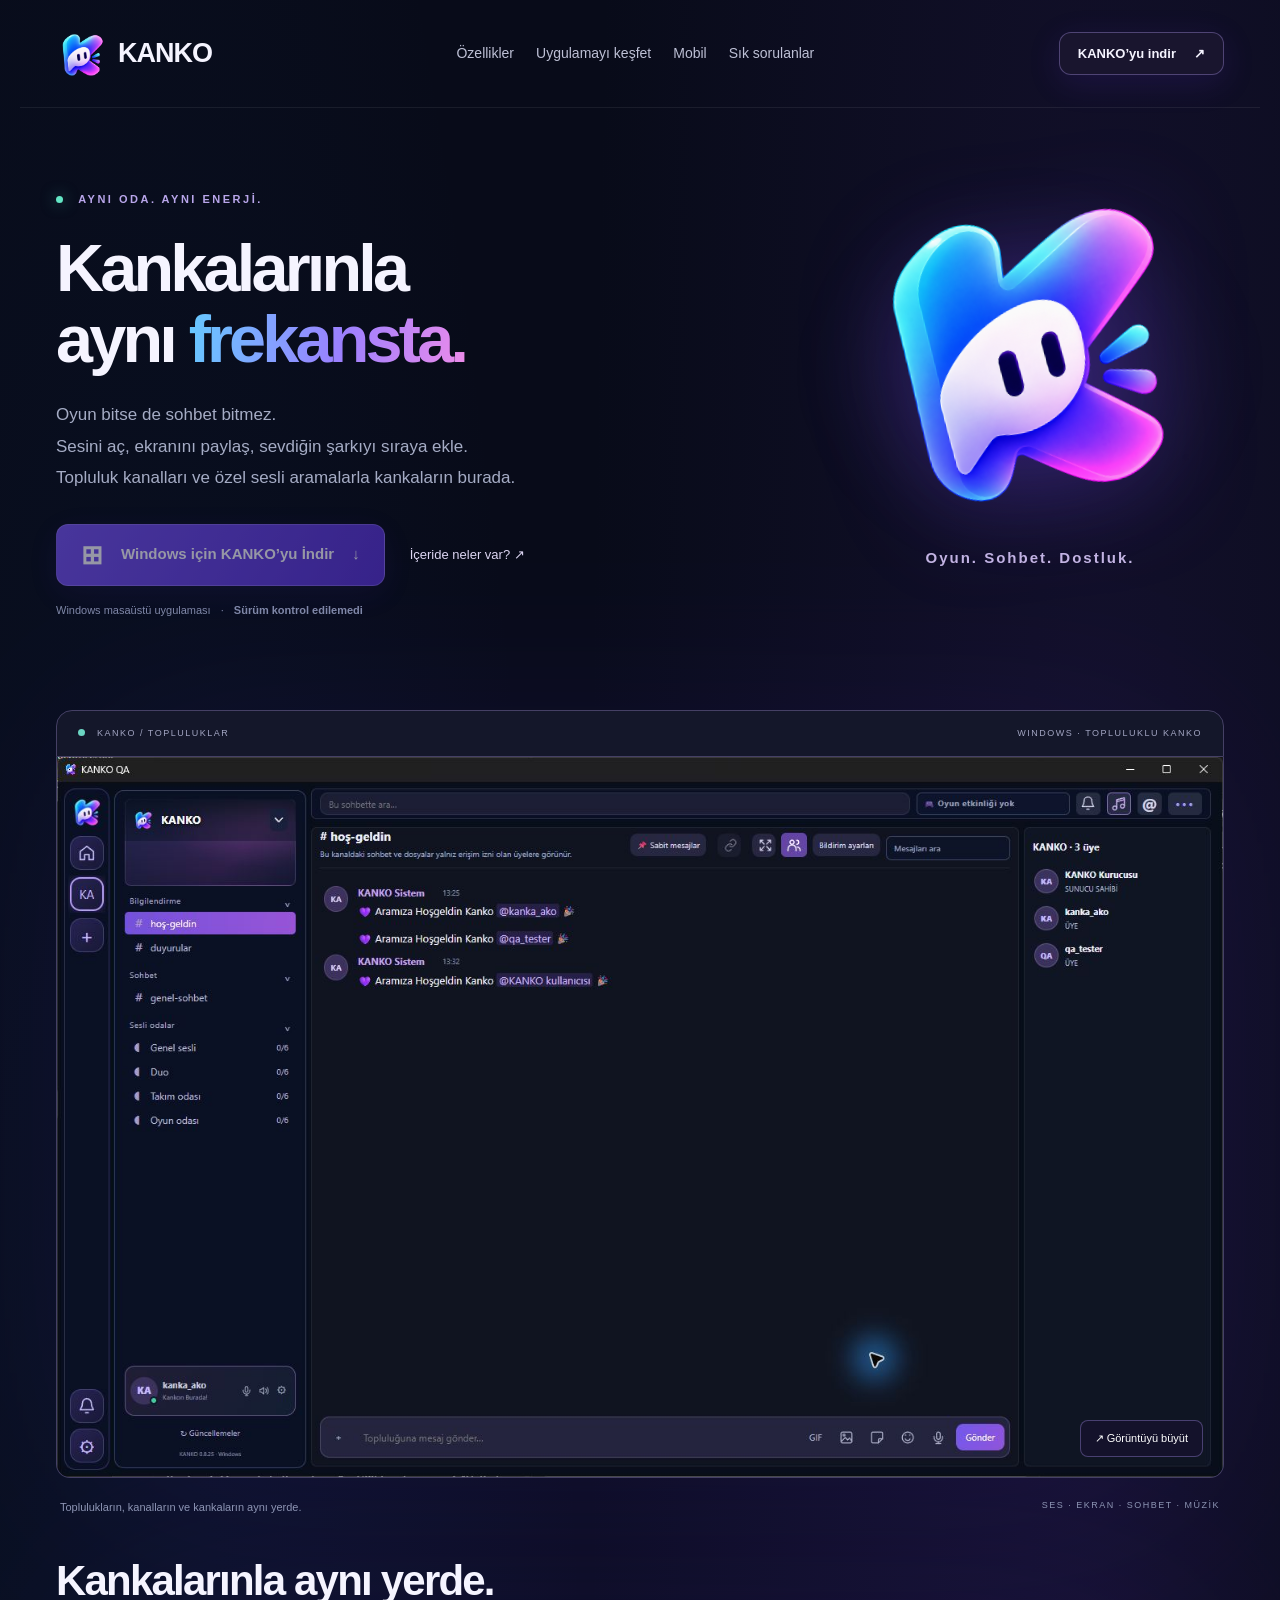
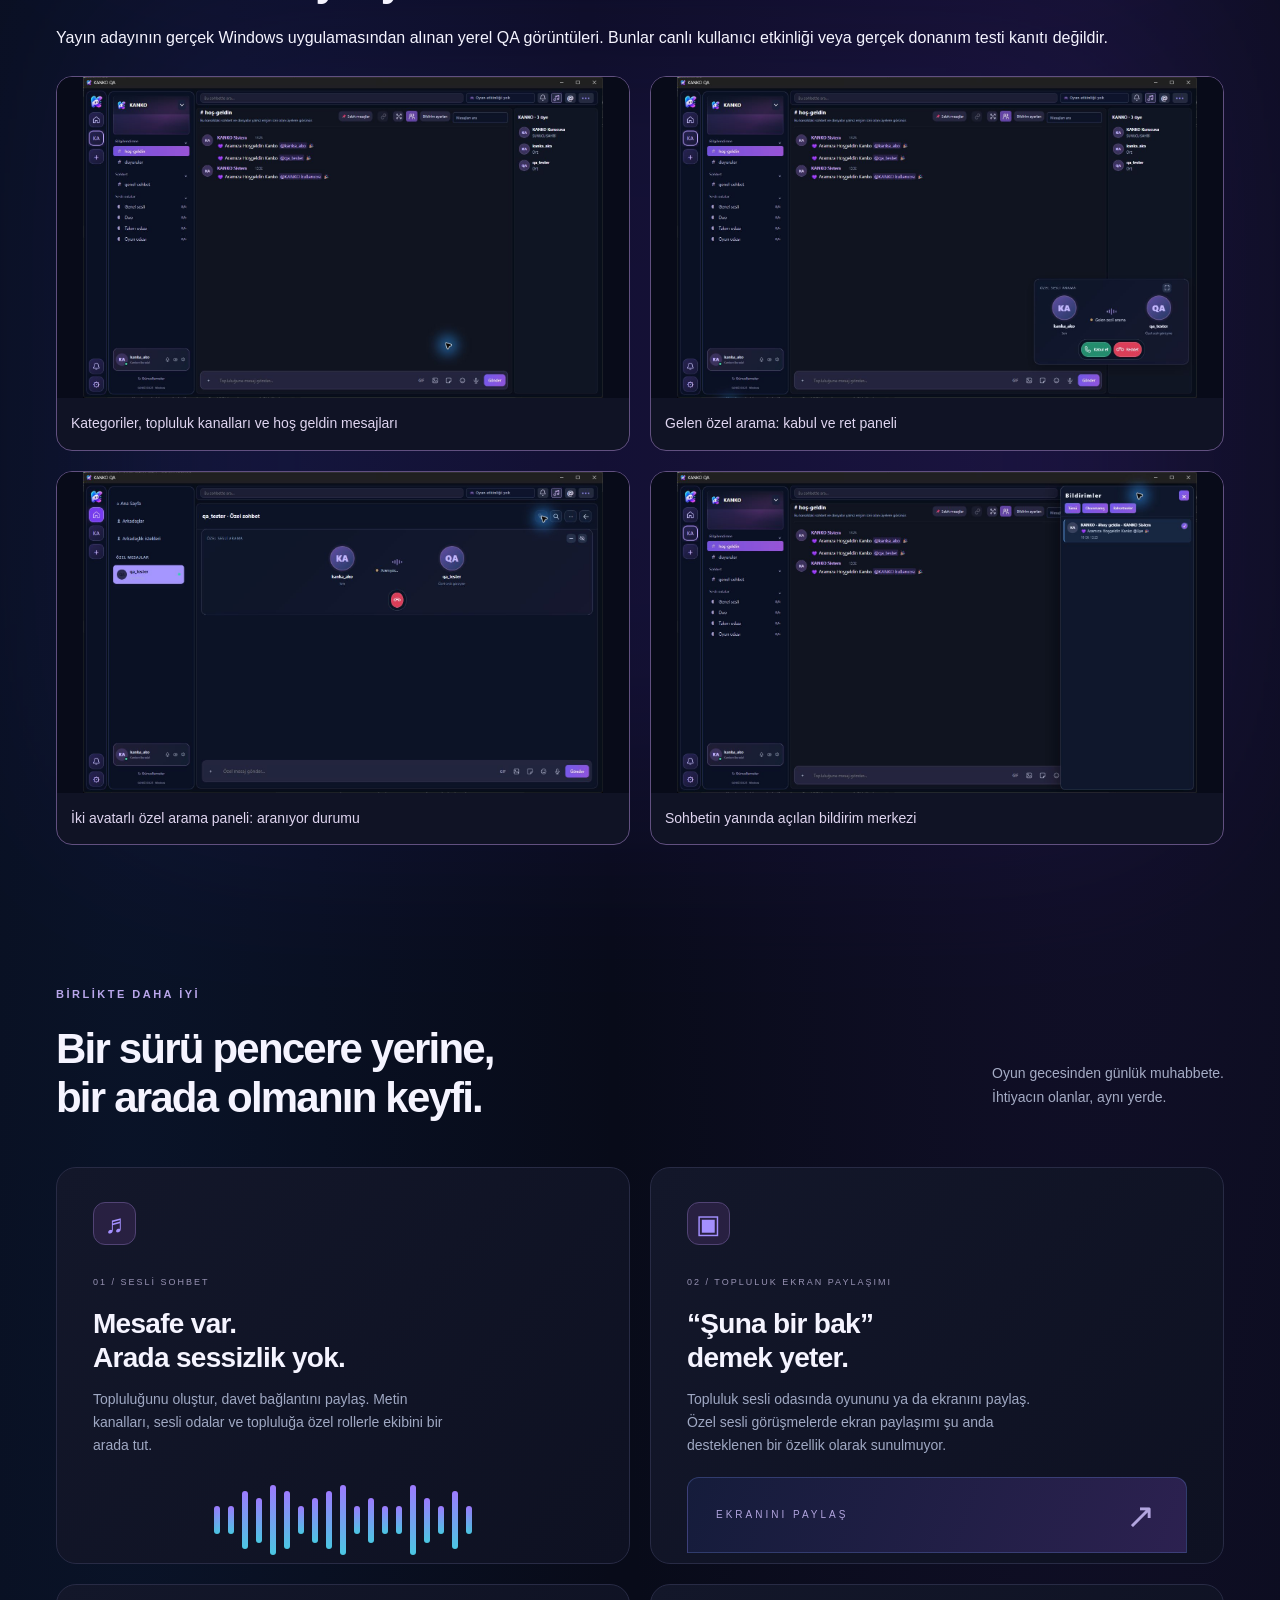
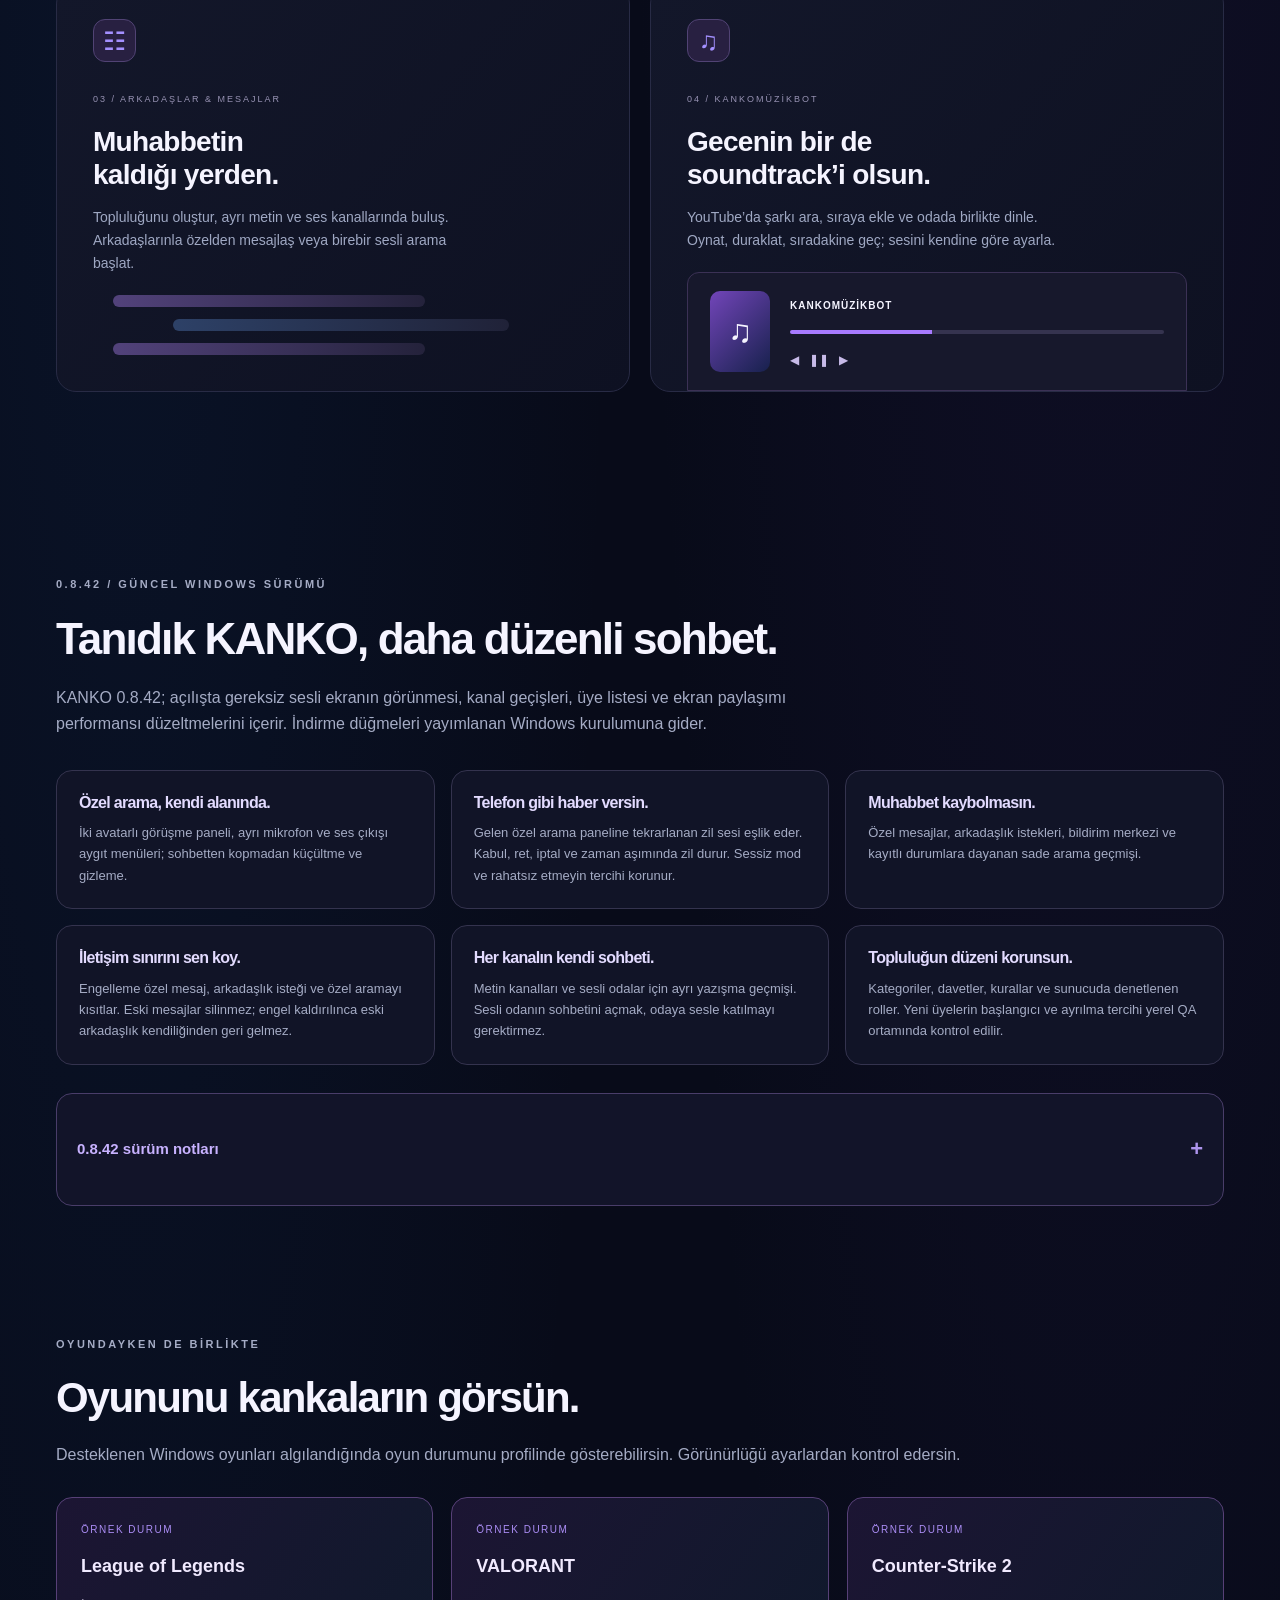
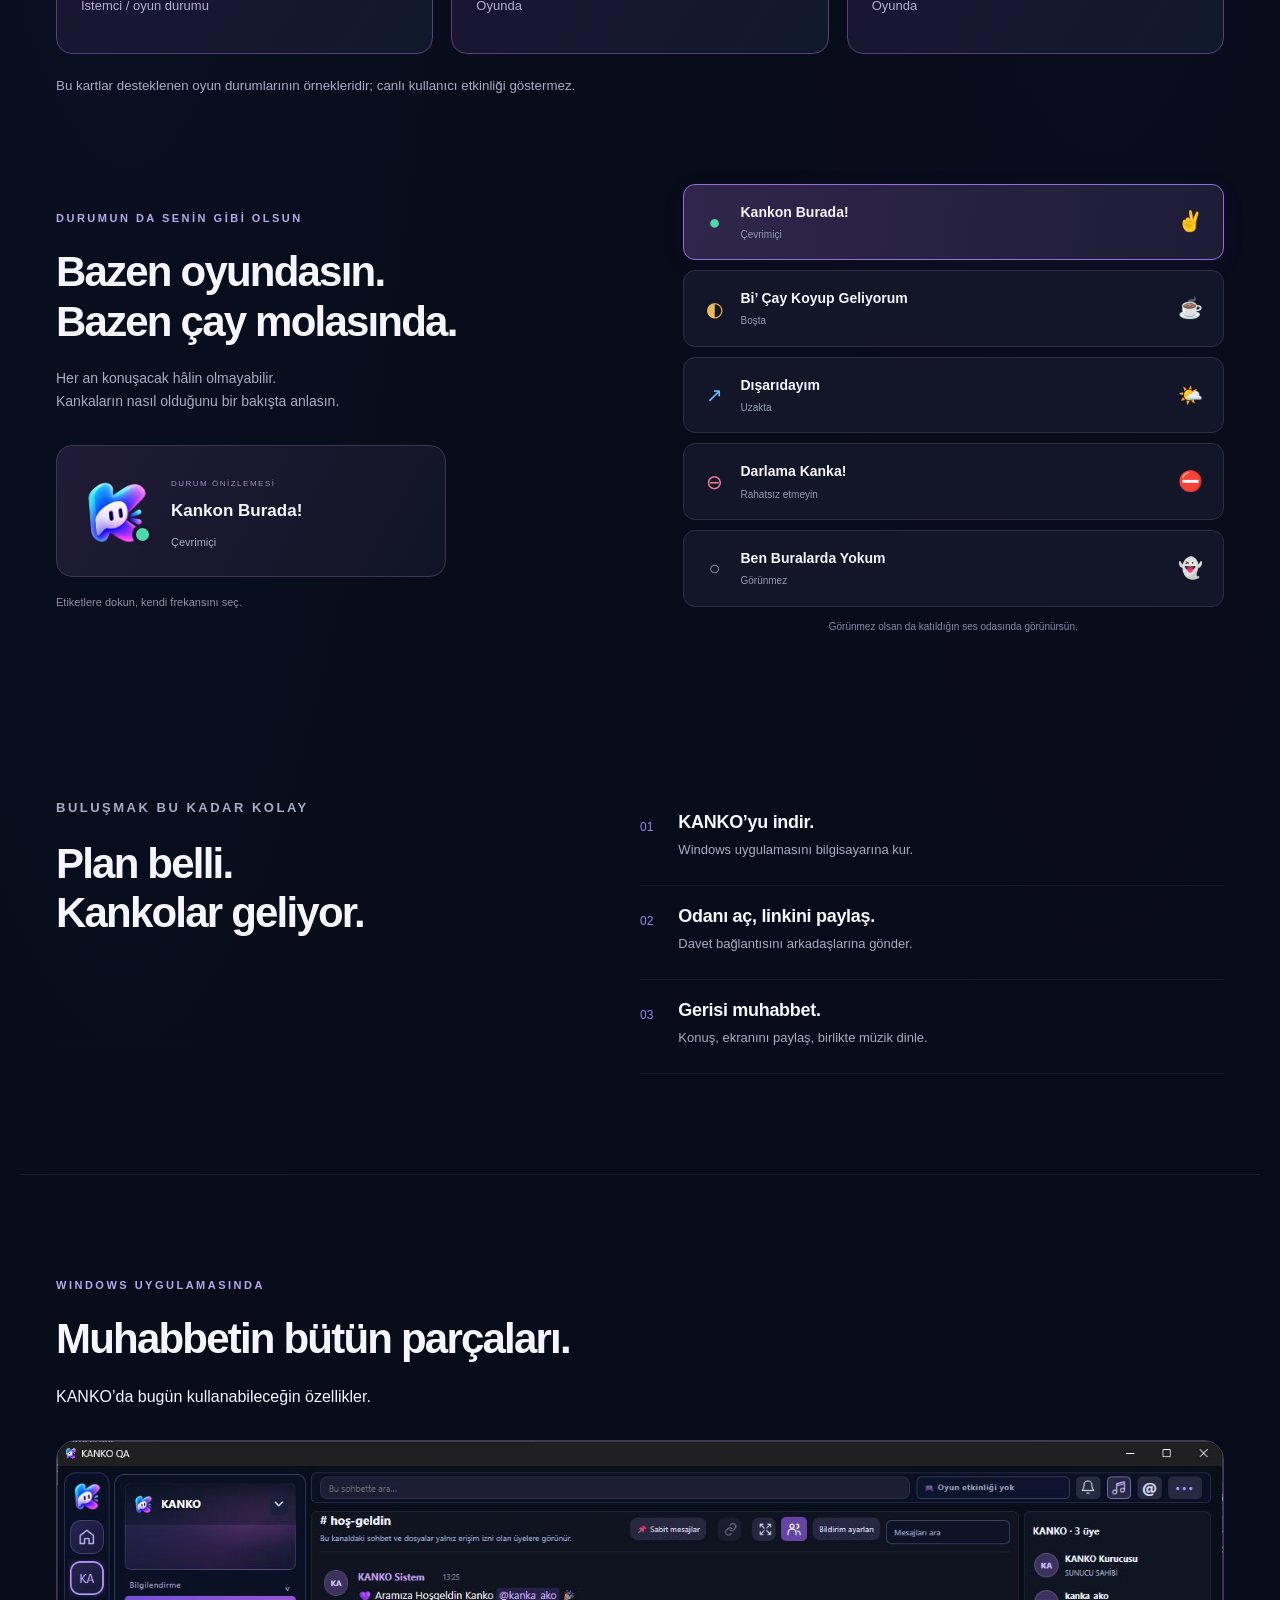
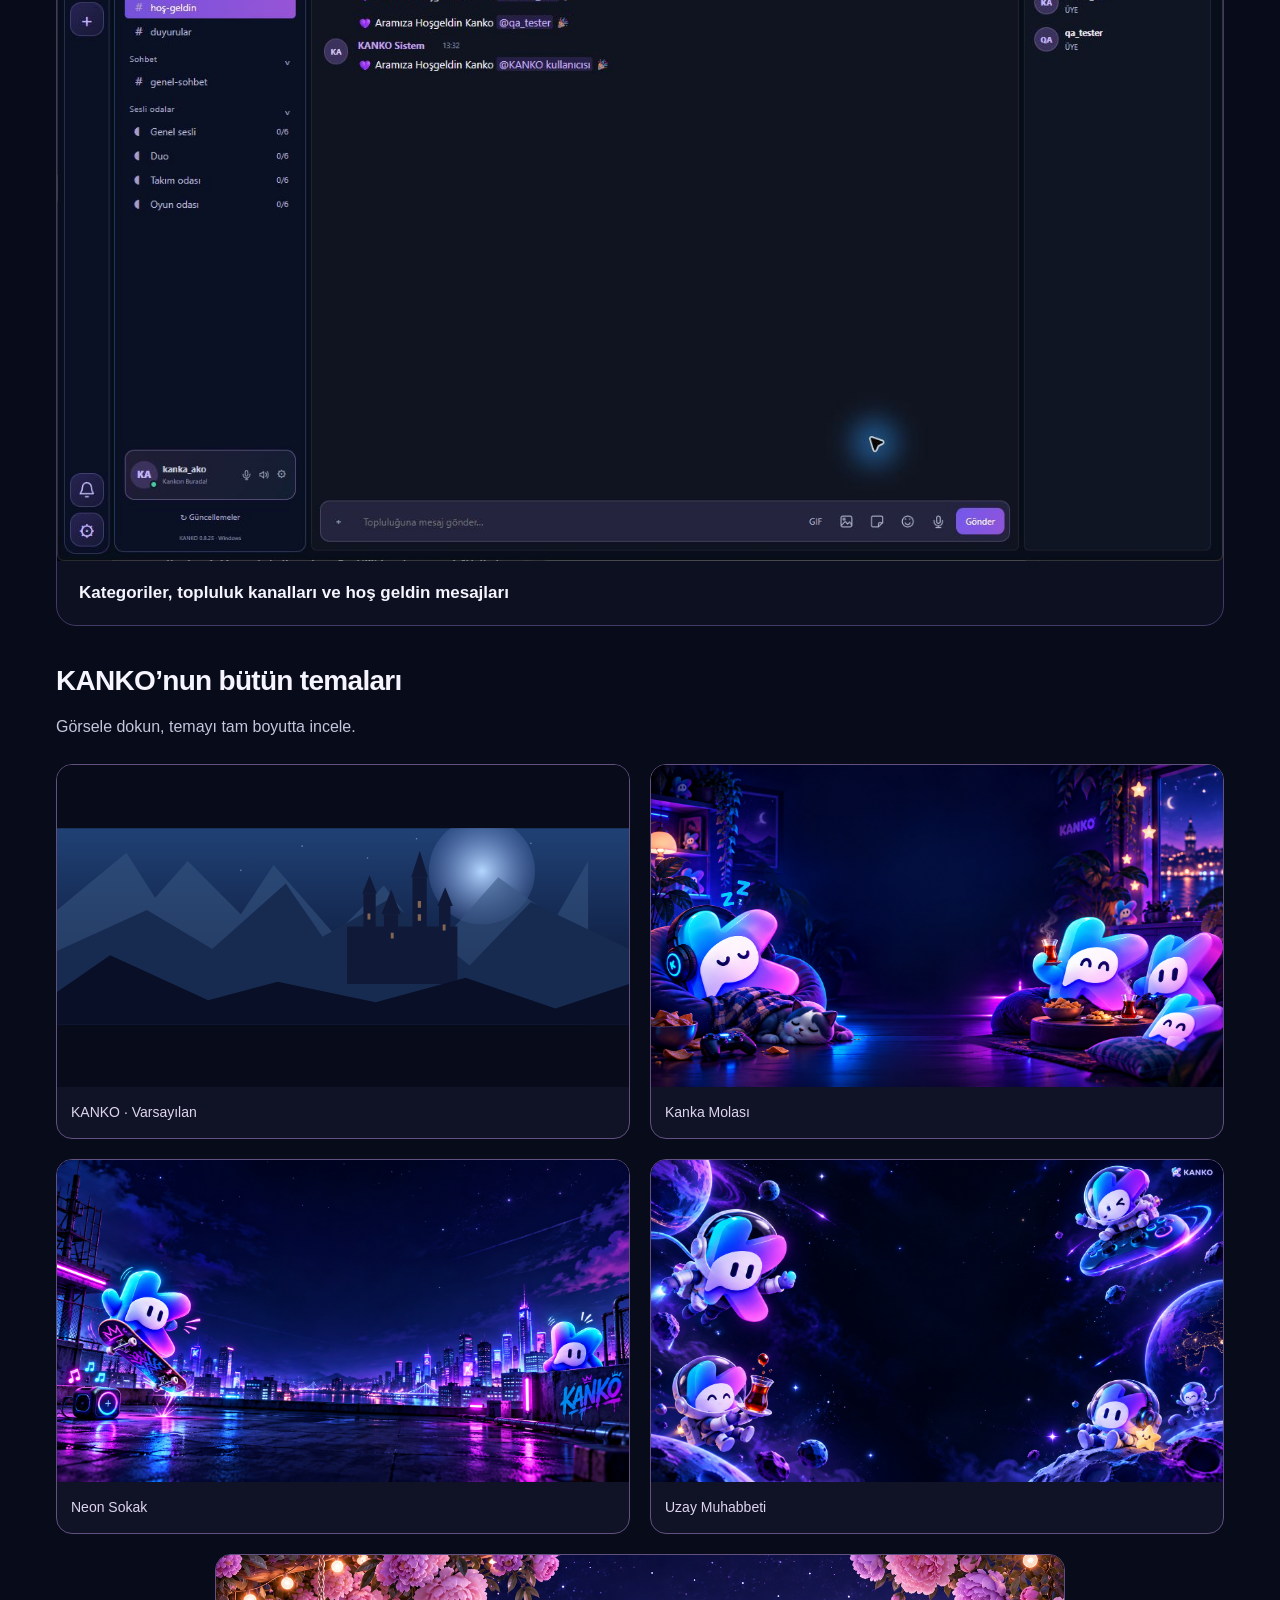
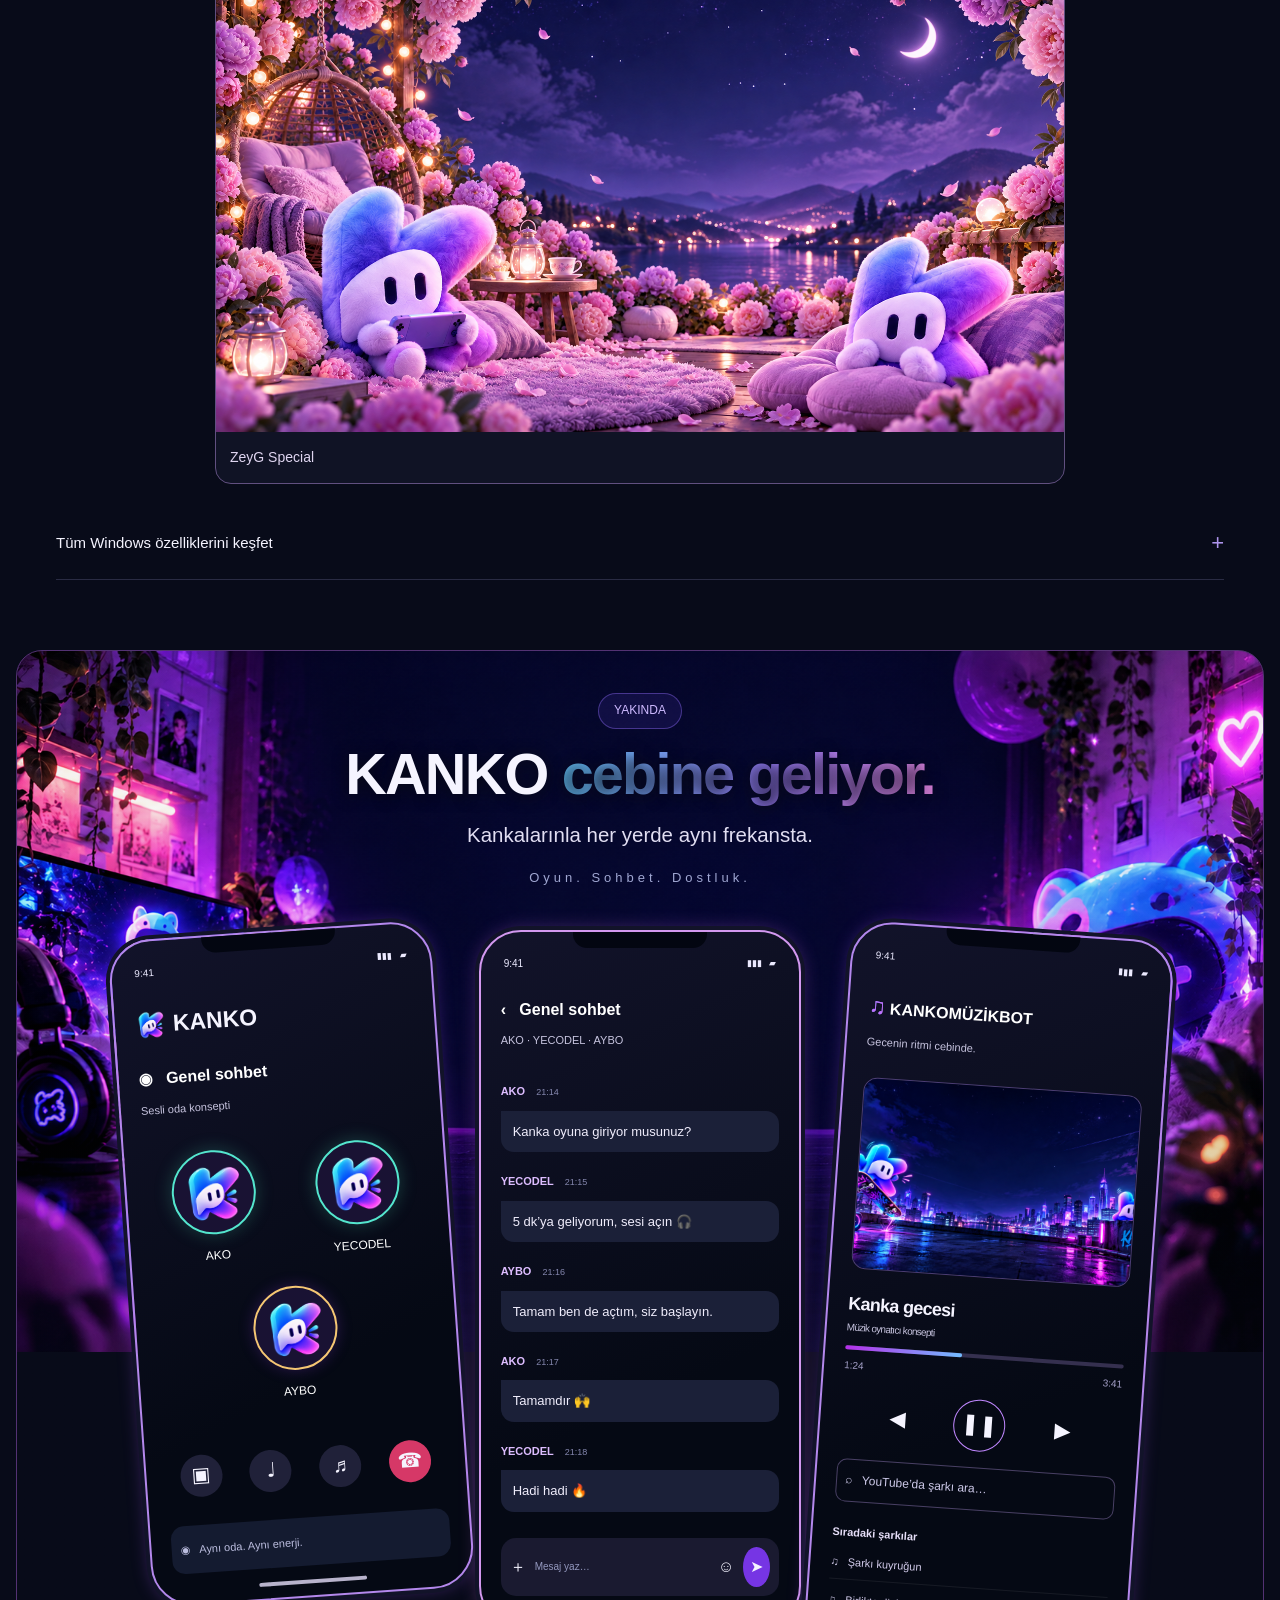
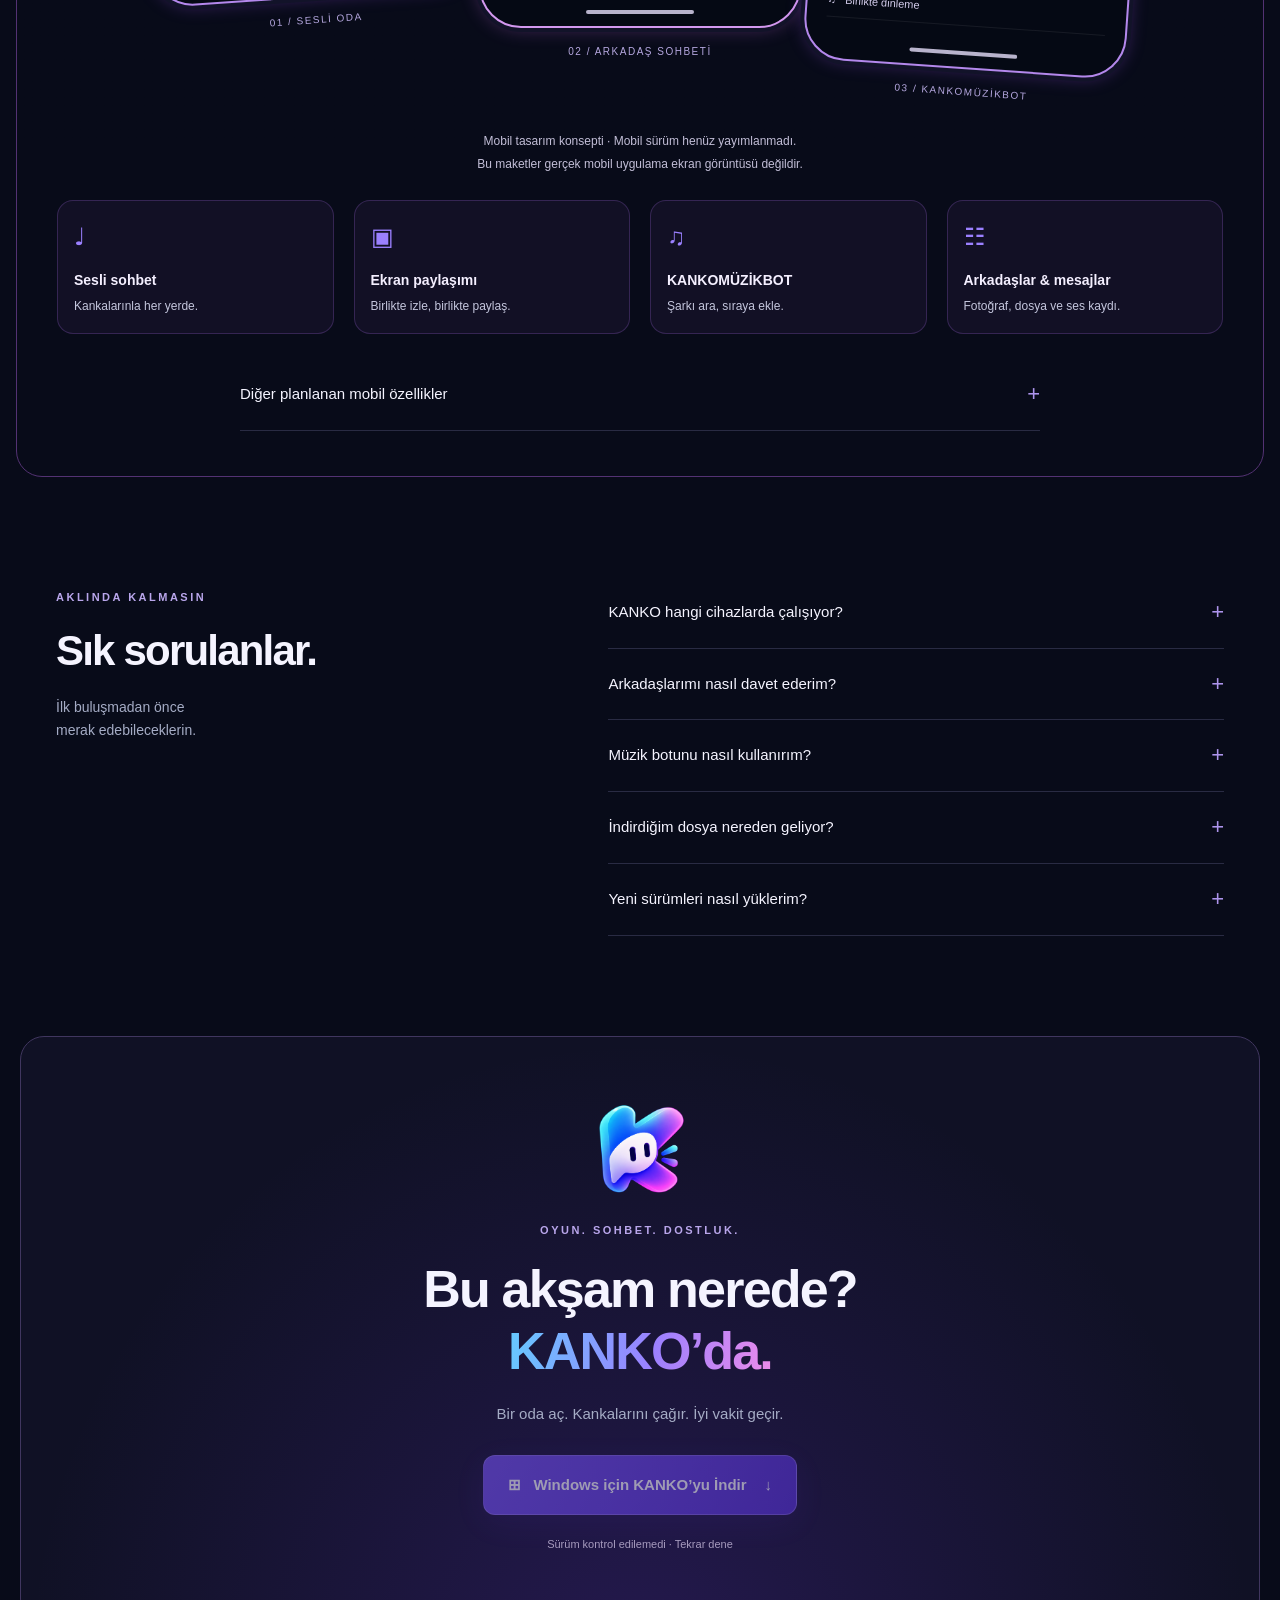
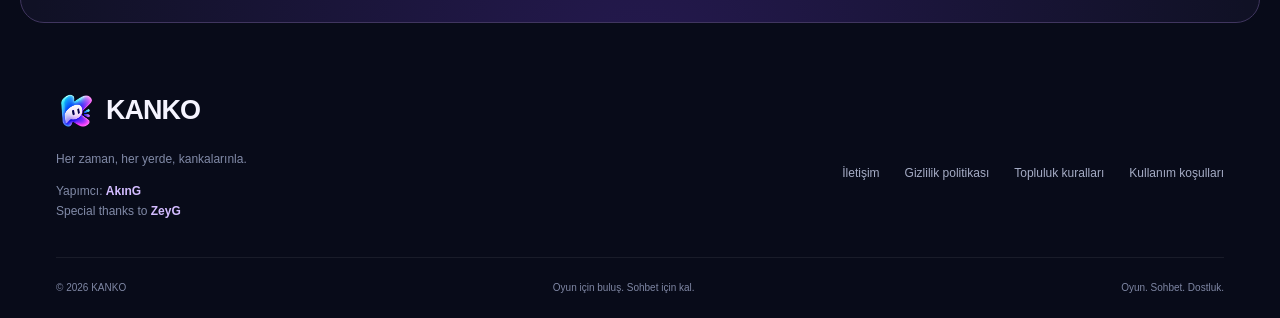
==== commit 62dd1baf: "Publish KANKO 0.8.42 download and release information" ====
--- a/index.html
+++ b/index.html
@@ -1,14 +1,14 @@
 <!doctype html>
 <html lang="tr"><head><meta charset="utf-8"><meta name="viewport" content="width=device-width,initial-scale=1"><meta name="theme-color" content="#080b19"><meta name="description" content="KANKO ile arkadaşlarınla sesli sohbet et, ekranını paylaş ve birlikte müzik dinle. Windows masaüstü uygulamasını indir."><link rel="canonical" href="https://kankoapp.github.io/"><meta property="og:url" content="https://kankoapp.github.io/"><meta property="og:image" content="https://kankoapp.github.io/logo-hd.png"><title>KANKO — Kankalarınla aynı frekansta.</title><meta property="og:title" content="KANKO — Kankalarınla aynı frekansta."><meta property="og:description" content="Oyun. Sohbet. Dostluk. Arkadaşlarınla buluşacağın Windows uygulaması."><link rel="icon" href="logo-hd.png"><link rel="stylesheet" href="style.css?v=release-live-1"><style>.mobile-section{padding-top:90px;padding-bottom:70px}.mobile-intro{display:grid;grid-template-columns:1fr 1.15fr;align-items:center;gap:40px}.mobile-intro h2{font-size:clamp(32px,4vw,50px);line-height:1.15;margin:22px 0}.mobile-intro p{color:var(--muted)}.coming-badge{display:inline-flex;border:1px solid #9671ff66;border-radius:30px;padding:7px 15px;background:#6542dc22;color:#cebaff;font-size:12px}.mobile-art{margin:0}.mobile-art img{display:block;width:100%;height:auto;border:1px solid #544678;border-radius:24px}.mobile-art figcaption{font-size:11px;color:var(--muted);margin-top:12px;text-align:center}.capability-grid{display:grid;grid-template-columns:repeat(3,minmax(0,1fr));gap:16px;margin-top:32px}.capability-card{border:1px solid #34334e;border-radius:16px;background:#111427;padding:22px;min-width:0}.capability-card h3{font-size:16px;margin:0 0 10px;color:#e3dbff}.capability-card p{font-size:13px;color:var(--muted);margin:0}.capability-heading{font-size:24px;margin-top:48px}.creator-credit strong{color:#d3bcff}.nav nav{gap:22px}@media(max-width:850px){.mobile-intro{grid-template-columns:1fr}.capability-grid{grid-template-columns:repeat(2,minmax(0,1fr))}.mobile-section{padding-top:60px}}@media(max-width:520px){.capability-grid{grid-template-columns:1fr}.mobile-intro{gap:24px}.capability-card{padding:18px}.mobile-section{padding-bottom:40px}.nav nav{gap:12px;font-size:12px}}</style><link rel="stylesheet" href="premium.css"><link rel="stylesheet" href="sharp-visuals.css"><link rel="stylesheet" href="game-examples.css"><link rel="stylesheet" href="candidate.css"></head>
 <body><a class="skip" href="#main">İçeriğe geç</a><header class="nav wrap"><a class="brand" href="#" aria-label="KANKO ana sayfa"><img src="logo-hd.png" alt="" width="52" height="52">KANKO</a><nav aria-label="Ana menü"><a href="#ozellikler">Özellikler</a><a href="#uygulama">Uygulamayı keşfet</a><a href="#mobil">Mobil</a><a href="#sss">Sık sorulanlar</a></nav><a class="button small" href="#indir">KANKO’yu indir <span aria-hidden="true">↗</span></a></header>
-<main id="main"><section class="hero wrap"><div class="eyebrow"><span class="status-dot"></span> AYNI ODA. AYNI ENERJİ.</div><h1>Kankalarınla<br>aynı <em>frekansta.</em></h1><p class="intro">Oyun bitse de sohbet bitmez.<br>Sesini aç, ekranını paylaş, sevdiğin şarkıyı sıraya ekle.<br class="desktop"> Topluluk kanalları ve özel sesli aramalarla kankaların burada.</p><div class="actions"><a class="button download" aria-disabled="true"><span class="windows" aria-hidden="true">⊞</span> Windows için KANKO’yu İndir <span aria-hidden="true">↓</span></a><a class="text-link" href="#uygulama">İçeride neler var? <span aria-hidden="true">↗</span></a></div><p class="release">Windows masaüstü uygulaması <span>·</span> <b data-release-version>v0.8.41</b></p><div class="hero-mark" aria-hidden="true"><img src="logo-hd.png" alt=""><span>Oyun. Sohbet. Dostluk.</span></div></section>
+<main id="main"><section class="hero wrap"><div class="eyebrow"><span class="status-dot"></span> AYNI ODA. AYNI ENERJİ.</div><h1>Kankalarınla<br>aynı <em>frekansta.</em></h1><p class="intro">Oyun bitse de sohbet bitmez.<br>Sesini aç, ekranını paylaş, sevdiğin şarkıyı sıraya ekle.<br class="desktop"> Topluluk kanalları ve özel sesli aramalarla kankaların burada.</p><div class="actions"><a class="button download" aria-disabled="true"><span class="windows" aria-hidden="true">⊞</span> Windows için KANKO’yu İndir <span aria-hidden="true">↓</span></a><a class="text-link" href="#uygulama">İçeride neler var? <span aria-hidden="true">↗</span></a></div><p class="release">Windows masaüstü uygulaması <span>·</span> <b data-release-version>v0.8.42</b></p><div class="hero-mark" aria-hidden="true"><img src="logo-hd.png" alt=""><span>Oyun. Sohbet. Dostluk.</span></div></section>
 <section id="uygulama" class="showcase wrap"><div class="preview-top"><span><i></i> KANKO / TOPLULUKLAR</span><span>WINDOWS · TOPLULUKLU KANKO</span></div><button class="screenshot" aria-label="KANKO ekran görüntüsünü büyüt"><img src="assets/candidate-community.png" alt="Güncel KANKO topluluk kanalları ve sesli odası; sentetik test hesapları" width="1444" height="861" fetchpriority="high"><span class="zoom">↗ Görüntüyü büyüt</span></button><div class="preview-bottom"><span>Toplulukların, kanalların ve kankaların aynı yerde.</span><span>SES · EKRAN · SOHBET · MÜZİK</span></div></section>
 <section class="showcase wrap" aria-label="Güncel KANKO ekranları"><h2>Kankalarınla aynı yerde.</h2><p>Yayın adayının gerçek Windows uygulamasından alınan yerel QA görüntüleri. Bunlar canlı kullanıcı etkinliği veya gerçek donanım testi kanıtı değildir.</p><div class="site-theme-gallery"><figure><img src="assets/candidate-community.png" alt="Kategoriler, topluluk kanalları ve hoş geldin mesajları — yerel QA uygulamasından gerçek ekran görüntüsü" width="1446" height="893" loading="lazy"><figcaption>Kategoriler, topluluk kanalları ve hoş geldin mesajları</figcaption></figure><figure><img src="assets/candidate-incoming.jpg" alt="Gelen özel arama: kabul ve ret paneli — yerel QA uygulamasından gerçek ekran görüntüsü" width="1446" height="893" loading="lazy"><figcaption>Gelen özel arama: kabul ve ret paneli</figcaption></figure><figure><img src="assets/candidate-outgoing.png" alt="İki avatarlı özel arama paneli: aranıyor durumu — yerel QA uygulamasından gerçek ekran görüntüsü" width="1446" height="893" loading="lazy"><figcaption>İki avatarlı özel arama paneli: aranıyor durumu</figcaption></figure><figure><img src="assets/candidate-notifications.png" alt="Sohbetin yanında açılan bildirim merkezi — yerel QA uygulamasından gerçek ekran görüntüsü" width="1446" height="893" loading="lazy"><figcaption>Sohbetin yanında açılan bildirim merkezi</figcaption></figure></div></section><section id="ozellikler" class="features wrap"><div class="section-heading"><p class="eyebrow">BİRLİKTE DAHA İYİ</p><h2>Bir sürü pencere yerine,<br>bir arada olmanın keyfi.</h2><p>Oyun gecesinden günlük muhabbete.<br>İhtiyacın olanlar, aynı yerde.</p></div><div class="feature-grid"><article class="feature voice"><div class="icon" aria-hidden="true">♬</div><span class="number">01 / SESLİ SOHBET</span><h3>Mesafe var.<br>Arada sessizlik yok.</h3><p>Topluluğunu oluştur, davet bağlantını paylaş. Metin kanalları, sesli odalar ve topluluğa özel rollerle ekibini bir arada tut.</p><div class="wave" aria-hidden="true"><i></i><i></i><i></i><i></i><i></i><i></i><i></i><i></i><i></i><i></i><i></i><i></i><i></i><i></i><i></i><i></i><i></i><i></i><i></i></div></article><article class="feature"><div class="icon" aria-hidden="true">▣</div><span class="number">02 / TOPLULUK EKRAN PAYLAŞIMI</span><h3>“Şuna bir bak”<br>demek yeter.</h3><p>Topluluk sesli odasında oyununu ya da ekranını paylaş. Özel sesli görüşmelerde ekran paylaşımı şu anda desteklenen bir özellik olarak sunulmuyor.</p><div class="mini-art screen-art" aria-hidden="true"><span>EKRANINI PAYLAŞ</span><div>↗</div></div></article><article class="feature"><div class="icon" aria-hidden="true">☷</div><span class="number">03 / ARKADAŞLAR & MESAJLAR</span><h3>Muhabbetin<br>kaldığı yerden.</h3><p>Topluluğunu oluştur, ayrı metin ve ses kanallarında buluş. Arkadaşlarınla özelden mesajlaş veya birebir sesli arama başlat.</p><div class="mini-art chat-art" aria-hidden="true"><b></b><b></b><b></b></div></article><article class="feature music"><div class="icon" aria-hidden="true">♫</div><span class="number">04 / KANKOMÜZİKBOT</span><h3>Gecenin bir de<br>soundtrack’i olsun.</h3><p>YouTube’da şarkı ara, sıraya ekle ve odada birlikte dinle. Oynat, duraklat, sıradakine geç; sesini kendine göre ayarla.</p><div class="music-art" aria-hidden="true"><span>♫</span><div><b>KANKOMÜZİKBOT</b><div class="progress"></div><small>◀ &nbsp; ❚❚ &nbsp; ▶</small></div></div></article></div></section>
-<section class="wrap candidate-section" id="yayin-adayi"><p class="eyebrow">0.8.41 / GÜNCEL WINDOWS SÜRÜMÜ</p><h2>Tanıdık KANKO, daha düzenli sohbet.</h2><p>KANKO 0.8.41; açılışta gereksiz sesli ekranın görünmesi, kanal geçişleri, üye listesi ve ekran paylaşımı performansı düzeltmelerini içerir. İndirme düğmeleri yayımlanan Windows kurulumuna gider.</p><div class="capability-grid"><article class="capability-card"><h3>Özel arama, kendi alanında.</h3><p>İki avatarlı görüşme paneli, ayrı mikrofon ve ses çıkışı aygıt menüleri; sohbetten kopmadan küçültme ve gizleme.</p></article><article class="capability-card"><h3>Telefon gibi haber versin.</h3><p>Gelen özel arama paneline tekrarlanan zil sesi eşlik eder. Kabul, ret, iptal ve zaman aşımında zil durur. Sessiz mod ve rahatsız etmeyin tercihi korunur.</p></article><article class="capability-card"><h3>Muhabbet kaybolmasın.</h3><p>Özel mesajlar, arkadaşlık istekleri, bildirim merkezi ve kayıtlı durumlara dayanan sade arama geçmişi.</p></article><article class="capability-card"><h3>İletişim sınırını sen koy.</h3><p>Engelleme özel mesaj, arkadaşlık isteği ve özel aramayı kısıtlar. Eski mesajlar silinmez; engel kaldırılınca eski arkadaşlık kendiliğinden geri gelmez.</p></article><article class="capability-card"><h3>Her kanalın kendi sohbeti.</h3><p>Metin kanalları ve sesli odalar için ayrı yazışma geçmişi. Sesli odanın sohbetini açmak, odaya sesle katılmayı gerektirmez.</p></article><article class="capability-card"><h3>Topluluğun düzeni korunsun.</h3><p>Kategoriler, davetler, kurallar ve sunucuda denetlenen roller. Yeni üyelerin başlangıcı ve ayrılma tercihi yerel QA ortamında kontrol edilir.</p></article></div><details class="candidate-notes"><summary>0.8.41 sürüm notları</summary><ul><li>Yenilenen topluluk ve özel mesaj panelleri.</li><li>Gelen arama paneliyle birlikte tekrarlanan zil sesi ve arama bitince temizleme.</li><li>Ayrı aygıt menüleri, görüşme küçültme, gizleme ve aktif görüşmeye geri dönüş.</li><li>Bildirim merkezi, kayıtlı arama geçmişi ve engelleme kontrolleri.</li><li>Kurallar ve kullanım koşulları pencerelerinin katmanlama düzeltmesi.</li></ul><p>Mevcut hesaplar ve topluluk sahiplikleri korunur. Gerçek ownerId doğrulaması tamamlanmadı. Ekip başına 30 profil ve topluluk başına 200 üye sınırı bu sürümde korunur.</p></details></section><section id="oyun-algilama" class="wrap game-examples"><p class="eyebrow">OYUNDAYKEN DE BİRLİKTE</p><h2>Oyununu kankaların görsün.</h2><p>Desteklenen Windows oyunları algılandığında oyun durumunu profilinde gösterebilirsin. Görünürlüğü ayarlardan kontrol edersin.</p><div class="game-example-grid"><article><span>ÖRNEK DURUM</span><strong>League of Legends</strong><p>İstemci / oyun durumu</p></article><article><span>ÖRNEK DURUM</span><strong>VALORANT</strong><p>Oyunda</p></article><article><span>ÖRNEK DURUM</span><strong>Counter-Strike 2</strong><p>Oyunda</p></article></div><small>Bu kartlar desteklenen oyun durumlarının örnekleridir; canlı kullanıcı etkinliği göstermez.</small></section><section id="durumlar" class="presence-section wrap"><div class="presence-copy"><p class="eyebrow">DURUMUN DA SENİN GİBİ OLSUN</p><h2>Bazen oyundasın.<br>Bazen çay molasında.</h2><p>Her an konuşacak hâlin olmayabilir.<br>Kankaların nasıl olduğunu bir bakışta anlasın.</p><div class="presence-preview" aria-live="polite"><div class="presence-mascot"><img src="logo-hd.png" width="74" height="74" alt=""><i id="preview-dot"></i></div><div><span class="presence-caption">DURUM ÖNİZLEMESİ</span><strong id="preview-label">Kankon Burada!</strong><small id="preview-hint">Çevrimiçi</small></div></div><p class="presence-note">Etiketlere dokun, kendi frekansını seç.</p></div><div class="presence-options" aria-label="KANKO durum etiketi önizlemesi"><button class="presence-choice selected" data-status="online" aria-pressed="true"><span class="presence-symbol">●</span><span><strong>Kankon Burada!</strong><small>Çevrimiçi</small></span><span class="presence-emoji" aria-hidden="true">✌️</span></button><button class="presence-choice" data-status="idle" aria-pressed="false"><span class="presence-symbol">◐</span><span><strong>Bi’ Çay Koyup Geliyorum</strong><small>Boşta</small></span><span class="presence-emoji" aria-hidden="true">☕</span></button><button class="presence-choice" data-status="away" aria-pressed="false"><span class="presence-symbol">↗</span><span><strong>Dışarıdayım</strong><small>Uzakta</small></span><span class="presence-emoji" aria-hidden="true">🌤️</span></button><button class="presence-choice" data-status="dnd" aria-pressed="false"><span class="presence-symbol">⊖</span><span><strong>Darlama Kanka!</strong><small>Rahatsız etmeyin</small></span><span class="presence-emoji" aria-hidden="true">⛔</span></button><button class="presence-choice" data-status="invisible" aria-pressed="false"><span class="presence-symbol">○</span><span><strong>Ben Buralarda Yokum</strong><small>Görünmez</small></span><span class="presence-emoji" aria-hidden="true">👻</span></button><p class="presence-footnote">Görünmez olsan da katıldığın ses odasında görünürsün.</p></div></section>
+<section class="wrap candidate-section" id="yayin-adayi"><p class="eyebrow">0.8.42 / GÜNCEL WINDOWS SÜRÜMÜ</p><h2>Tanıdık KANKO, daha düzenli sohbet.</h2><p>KANKO 0.8.42; açılışta gereksiz sesli ekranın görünmesi, kanal geçişleri, üye listesi ve ekran paylaşımı performansı düzeltmelerini içerir. İndirme düğmeleri yayımlanan Windows kurulumuna gider.</p><div class="capability-grid"><article class="capability-card"><h3>Özel arama, kendi alanında.</h3><p>İki avatarlı görüşme paneli, ayrı mikrofon ve ses çıkışı aygıt menüleri; sohbetten kopmadan küçültme ve gizleme.</p></article><article class="capability-card"><h3>Telefon gibi haber versin.</h3><p>Gelen özel arama paneline tekrarlanan zil sesi eşlik eder. Kabul, ret, iptal ve zaman aşımında zil durur. Sessiz mod ve rahatsız etmeyin tercihi korunur.</p></article><article class="capability-card"><h3>Muhabbet kaybolmasın.</h3><p>Özel mesajlar, arkadaşlık istekleri, bildirim merkezi ve kayıtlı durumlara dayanan sade arama geçmişi.</p></article><article class="capability-card"><h3>İletişim sınırını sen koy.</h3><p>Engelleme özel mesaj, arkadaşlık isteği ve özel aramayı kısıtlar. Eski mesajlar silinmez; engel kaldırılınca eski arkadaşlık kendiliğinden geri gelmez.</p></article><article class="capability-card"><h3>Her kanalın kendi sohbeti.</h3><p>Metin kanalları ve sesli odalar için ayrı yazışma geçmişi. Sesli odanın sohbetini açmak, odaya sesle katılmayı gerektirmez.</p></article><article class="capability-card"><h3>Topluluğun düzeni korunsun.</h3><p>Kategoriler, davetler, kurallar ve sunucuda denetlenen roller. Yeni üyelerin başlangıcı ve ayrılma tercihi yerel QA ortamında kontrol edilir.</p></article></div><details class="candidate-notes"><summary>0.8.42 sürüm notları</summary><ul><li>Yenilenen topluluk ve özel mesaj panelleri.</li><li>Gelen arama paneliyle birlikte tekrarlanan zil sesi ve arama bitince temizleme.</li><li>Ayrı aygıt menüleri, görüşme küçültme, gizleme ve aktif görüşmeye geri dönüş.</li><li>Bildirim merkezi, kayıtlı arama geçmişi ve engelleme kontrolleri.</li><li>Kurallar ve kullanım koşulları pencerelerinin katmanlama düzeltmesi.</li></ul><p>Mevcut hesaplar ve topluluk sahiplikleri korunur. Gerçek ownerId doğrulaması tamamlanmadı. Ekip başına 30 profil ve topluluk başına 200 üye sınırı bu sürümde korunur.</p></details></section><section id="oyun-algilama" class="wrap game-examples"><p class="eyebrow">OYUNDAYKEN DE BİRLİKTE</p><h2>Oyununu kankaların görsün.</h2><p>Desteklenen Windows oyunları algılandığında oyun durumunu profilinde gösterebilirsin. Görünürlüğü ayarlardan kontrol edersin.</p><div class="game-example-grid"><article><span>ÖRNEK DURUM</span><strong>League of Legends</strong><p>İstemci / oyun durumu</p></article><article><span>ÖRNEK DURUM</span><strong>VALORANT</strong><p>Oyunda</p></article><article><span>ÖRNEK DURUM</span><strong>Counter-Strike 2</strong><p>Oyunda</p></article></div><small>Bu kartlar desteklenen oyun durumlarının örnekleridir; canlı kullanıcı etkinliği göstermez.</small></section><section id="durumlar" class="presence-section wrap"><div class="presence-copy"><p class="eyebrow">DURUMUN DA SENİN GİBİ OLSUN</p><h2>Bazen oyundasın.<br>Bazen çay molasında.</h2><p>Her an konuşacak hâlin olmayabilir.<br>Kankaların nasıl olduğunu bir bakışta anlasın.</p><div class="presence-preview" aria-live="polite"><div class="presence-mascot"><img src="logo-hd.png" width="74" height="74" alt=""><i id="preview-dot"></i></div><div><span class="presence-caption">DURUM ÖNİZLEMESİ</span><strong id="preview-label">Kankon Burada!</strong><small id="preview-hint">Çevrimiçi</small></div></div><p class="presence-note">Etiketlere dokun, kendi frekansını seç.</p></div><div class="presence-options" aria-label="KANKO durum etiketi önizlemesi"><button class="presence-choice selected" data-status="online" aria-pressed="true"><span class="presence-symbol">●</span><span><strong>Kankon Burada!</strong><small>Çevrimiçi</small></span><span class="presence-emoji" aria-hidden="true">✌️</span></button><button class="presence-choice" data-status="idle" aria-pressed="false"><span class="presence-symbol">◐</span><span><strong>Bi’ Çay Koyup Geliyorum</strong><small>Boşta</small></span><span class="presence-emoji" aria-hidden="true">☕</span></button><button class="presence-choice" data-status="away" aria-pressed="false"><span class="presence-symbol">↗</span><span><strong>Dışarıdayım</strong><small>Uzakta</small></span><span class="presence-emoji" aria-hidden="true">🌤️</span></button><button class="presence-choice" data-status="dnd" aria-pressed="false"><span class="presence-symbol">⊖</span><span><strong>Darlama Kanka!</strong><small>Rahatsız etmeyin</small></span><span class="presence-emoji" aria-hidden="true">⛔</span></button><button class="presence-choice" data-status="invisible" aria-pressed="false"><span class="presence-symbol">○</span><span><strong>Ben Buralarda Yokum</strong><small>Görünmez</small></span><span class="presence-emoji" aria-hidden="true">👻</span></button><p class="presence-footnote">Görünmez olsan da katıldığın ses odasında görünürsün.</p></div></section>
 <section class="steps wrap"><div><p class="eyebrow">BULUŞMAK BU KADAR KOLAY</p><h2>Plan belli.<br>Kankolar geliyor.</h2></div><ol><li><span>01</span><div><h3>KANKO’yu indir.</h3><p>Windows uygulamasını bilgisayarına kur.</p></div></li><li><span>02</span><div><h3>Odanı aç, linkini paylaş.</h3><p>Davet bağlantısını arkadaşlarına gönder.</p></div></li><li><span>03</span><div><h3>Gerisi muhabbet.</h3><p>Konuş, ekranını paylaş, birlikte müzik dinle.</p></div></li></ol></section>
 <section class="wrap mobile-section" id="tum-ozellikler"><p class="eyebrow">WINDOWS UYGULAMASINDA</p><h2>Muhabbetin bütün parçaları.</h2><p>KANKO’da bugün kullanabileceğin özellikler.</p><div class="windows-gallery"><figure><img src="assets/candidate-community.png" alt="Kategoriler, topluluk kanalları ve hoş geldin mesajları — yerel QA uygulamasından gerçek ekran görüntüsü" width="1446" height="893" loading="lazy"><figcaption>Kategoriler, topluluk kanalları ve hoş geldin mesajları</figcaption></figure></div><h3 id="gorunum" class="theme-gallery-heading">KANKO’nun bütün temaları</h3><p class="theme-gallery-description">Görsele dokun, temayı tam boyutta incele.</p><div class="site-theme-gallery" aria-label="KANKO görsel tema önizlemeleri"><figure><img src="assets/theme-default.svg" alt="KANKO Varsayılan lacivert kale ve gece teması" loading="lazy" width="1600" height="900"><figcaption>KANKO · Varsayılan</figcaption></figure><figure><img src="assets/theme-city.png" alt="KANKO maskotlu Kanka Molası teması" loading="lazy" width="1672" height="941"><figcaption>Kanka Molası</figcaption></figure><figure><img src="assets/theme-neon.png" alt="KANKO Neon Sokak teması" loading="lazy" width="1672" height="941"><figcaption>Neon Sokak</figcaption></figure><figure><img src="assets/theme-space.png" alt="KANKO Uzay Muhabbeti teması" loading="lazy" width="1672" height="941"><figcaption>Uzay Muhabbeti</figcaption></figure><figure><img src="assets/theme-zeyg.png" alt="Lila ve pembe şakayıklarla ZeyG Special teması" loading="lazy" width="1672" height="941"><figcaption>ZeyG Special</figcaption></figure></div><details class="desktop-more"><summary>Tüm Windows özelliklerini keşfet</summary><div class="capability-grid"><article class="capability-card"><h3>Ses odaları ve arkadaşlar</h3><p>Kalıcı ses odaları, davet bağlantıları, arkadaş istekleri ve özel mesajlar. Kısa bağlantı kesintilerinde otomatik yeniden katılma.</p></article><article class="capability-card"><h3>Ekranını paylaş, birlikte izle</h3><p>Katılımcı kartından yayını aç; geniş izleme veya tam ekran kullan. Yayın sesi ve paylaşım kalitesini ayarla.</p></article><article class="capability-card"><h3>KANKOMÜZİKBOT</h3><p>Sağdaki panelden YouTube’da şarkı ara, kuyruğa ekle, oynat veya duraklat; önceki ve sonraki şarkıya geç. Paneli gizlesen de müzik devam eder.</p></article><article class="capability-card"><h3>Mesaj, fotoğraf, dosya, ses kaydı</h3><p>Oda sohbetinde veya özel mesajlarda yazış, fotoğraf ve dosya gönder, ses kaydı paylaş. Sohbet geçmişini gerektiğinde temizle.</p></article><article class="capability-card"><h3>Sesin kontrolü sende</h3><p>Giriş/çıkış cihazı, mikrofon giriş düzeyi ve kişisel ses kontrolleri. Arkadaşını sessize al veya sesini %0–200 arasında ayarla; tercihler kaydedilir.</p></article><article class="capability-card"><h3>Kendi KANKO’n, kendi tarzın</h3><p>Profil fotoğrafı, hareketli görseller, banner ve çerçeveler; durum etiketleri, hazır temalar ve kendi arka planını yükleme.</p></article><article class="capability-card"><h3>Muhabbete biraz eğlence</h3><p>Soundboard ses efektleri, kişisel efekt ses düzeyi ve odaya katılma/ayrılma bildirim sesleri.</p></article><article class="capability-card"><h3>Oyun etkinliği</h3><p>Desteklenen Windows oyunları otomatik algılanır. Oynadığın oyunu uygulamada göster; algılama oyuna göre değişebilir.</p></article><article class="capability-card"><h3>Güncel kal</h3><p>Yeni sürüm bildirimi, uygulama içinde sürüm notları ve indirip yeniden başlatma akışı. Windows güncellemeleri uygulama üzerinden alınır.</p></article></div></details></section><section class="wrap mobile-section premium-mobile sharp-mobile" id="mobil"><div class="mobile-heading"><span class="coming-badge">YAKINDA</span><h2>KANKO <em>cebine geliyor.</em></h2><p>Kankalarınla her yerde aynı frekansta.</p><span class="mobile-slogan">Oyun. Sohbet. Dostluk.</span></div><div class="phone-gallery" aria-label="Üç mobil arayüz konsepti"><article class="concept-phone"><div class="phone-notch"></div><div class="phone-time" aria-hidden="true">9:41 <span>▮▮▮ &nbsp; ▰</span></div><div class="phone-brand"><img src="logo-hd.png" alt="">KANKO</div><div class="phone-heading">◉ &nbsp; Genel sohbet<small>Sesli oda konsepti</small></div><div class="concept-room"><span class="concept-avatar speaking"><img src="logo-hd.png" alt="">AKO</span><span class="concept-avatar speaking"><img src="logo-hd.png" alt="">YECODEL</span><span class="concept-avatar crowned"><img src="logo-hd.png" alt="">AYBO</span></div><div class="concept-controls" aria-hidden="true"><span>▣</span><span>♩</span><span>♬</span><span class="hangup">☎</span></div><div class="phone-summary">◉ &nbsp; Aynı oda. Aynı enerji.</div><div class="phone-home"></div><p class="phone-caption">01 / SESLİ ODA</p></article><article class="concept-phone"><div class="phone-notch"></div><div class="phone-time" aria-hidden="true">9:41 <span>▮▮▮ &nbsp; ▰</span></div><div class="phone-heading">‹ &nbsp; Genel sohbet<small>AKO · YECODEL · AYBO</small></div><div class="concept-messages"><div><b>AKO <time>21:14</time></b><p>Kanka oyuna giriyor musunuz?</p></div><div><b>YECODEL <time>21:15</time></b><p>5 dk’ya geliyorum, sesi açın 🎧</p></div><div><b>AYBO <time>21:16</time></b><p>Tamam ben de açtım, siz başlayın.</p></div><div><b>AKO <time>21:17</time></b><p>Tamamdır 🙌</p></div><div><b>YECODEL <time>21:18</time></b><p>Hadi hadi 🔥</p></div></div><div class="concept-compose" aria-hidden="true">＋ <span>Mesaj yaz…</span> ☺ <i>➤</i></div><div class="phone-home"></div><p class="phone-caption">02 / ARKADAŞ SOHBETİ</p></article><article class="concept-phone"><div class="phone-notch"></div><div class="phone-time" aria-hidden="true">9:41 <span>▮▮▮ &nbsp; ▰</span></div><div class="phone-heading"><em>♫</em> KANKOMÜZİKBOT<small>Gecenin ritmi cebinde.</small></div><img class="concept-cover" src="assets/theme-neon.png" alt="KANKO neon gece teması"><h3 class="concept-track">Kanka gecesi<small>Müzik oynatıcı konsepti</small></h3><div class="concept-progress"><i></i></div><div class="concept-times"><span>1:24</span><span>3:41</span></div><div class="concept-player" aria-hidden="true">◀ <span>❚❚</span> ▶</div><div class="concept-search" aria-hidden="true">⌕ &nbsp; YouTube’da şarkı ara…</div><div class="concept-queue"><strong>Sıradaki şarkılar</strong><p>♫ &nbsp; Şarkı kuyruğun</p><p>♫ &nbsp; Birlikte dinleme</p></div><div class="phone-home"></div><p class="phone-caption">03 / KANKOMÜZİKBOT</p></article></div><p class="concept-disclaimer">Mobil tasarım konsepti · Mobil sürüm henüz yayımlanmadı.<br>Bu maketler gerçek mobil uygulama ekran görüntüsü değildir.</p><h3 class="capability-heading">Mobil için planlananlar</h3><div class="mobile-feature-strip"><div>♩ <strong>Sesli sohbet</strong><span>Kankalarınla her yerde.</span></div><div>▣ <strong>Ekran paylaşımı</strong><span>Birlikte izle, birlikte paylaş.</span></div><div>♫ <strong>KANKOMÜZİKBOT</strong><span>Şarkı ara, sıraya ekle.</span></div><div>☷ <strong>Arkadaşlar & mesajlar</strong><span>Fotoğraf, dosya ve ses kaydı.</span></div></div><details class="mobile-more"><summary>Diğer planlanan mobil özellikler</summary><p>Profil fotoğrafları, banner ve çerçeveler, durum etiketleri, kişiselleştirme ve bildirim ayarları. Ekran paylaşımı cihaz desteğine bağlıdır. Çıkış tarihi ve desteklenen platformlar daha sonra duyurulacak.</p></details></section><section id="sss" class="faq wrap"><div><p class="eyebrow">AKLINDA KALMASIN</p><h2>Sık sorulanlar.</h2><p>İlk buluşmadan önce<br>merak edebileceklerin.</p></div><div class="questions"><details><summary>KANKO hangi cihazlarda çalışıyor?</summary><p>KANKO şu anda Windows masaüstü uygulaması olarak sunuluyor. Bu siteyi telefonundan da inceleyebilirsin; mobil uygulama indirmesi sunmuyoruz.</p></details><details><summary>Arkadaşlarımı nasıl davet ederim?</summary><p>Uygulamada bir oda oluşturup davet bağlantısını kopyalayarak arkadaşlarına gönderebilirsin. Arkadaşlarının da Windows uygulamasını kurması gerekir.</p></details><details><summary>Müzik botunu nasıl kullanırım?</summary><p>Odaya katıldıktan sonra KANKOMÜZİKBOT panelindeki YouTube arama alanından şarkı bulup sıraya ekleyebilirsin. Oynatma kontrolleri ve kişisel ses ayarı panelde bulunur. YouTube kaynaklı erişim ve oynatma sınırlamaları geçerlidir.</p></details><details><summary>İndirdiğim dosya nereden geliyor?</summary><p>İndirme butonu, geliştiricinin GitHub Releases sayfasında yayımlanan en son yayımlanmış KANKO Windows kurulum dosyasına gider. Yenilikleri aşağıdaki sürüm notları penceresinden görebilirsin.</p></details><details><summary>Yeni sürümleri nasıl yüklerim?</summary><p>Uygulamadaki Güncellemeler bölümünden yeni sürümleri kontrol edebilirsin. Güncelleme hazır olduğunda uygulamadaki yeniden başlatma seçeneğini kullanabilirsin. Aktif görüşme sırasında kurulum ertelenir; uygulama açık onayın olmadan kapanmaz.</p></details></div></section>
-<section id="indir" class="download-section wrap"><div class="download-glow"></div><img src="logo-hd.png" width="110" height="110" alt="KANKO maskotu" loading="lazy"><p class="eyebrow">OYUN. SOHBET. DOSTLUK.</p><h2>Bu akşam nerede?<br><em>KANKO’da.</em></h2><p>Bir oda aç. Kankalarını çağır. İyi vakit geçir.</p><a class="button download" aria-disabled="true">⊞ &nbsp; Windows için KANKO’yu İndir <span aria-hidden="true">↓</span></a><button class="release-notes" type="button" aria-haspopup="dialog" aria-controls="releaseDialog">v0.8.41 · Sürüm notlarını gör</button></section></main>
+<section id="indir" class="download-section wrap"><div class="download-glow"></div><img src="logo-hd.png" width="110" height="110" alt="KANKO maskotu" loading="lazy"><p class="eyebrow">OYUN. SOHBET. DOSTLUK.</p><h2>Bu akşam nerede?<br><em>KANKO’da.</em></h2><p>Bir oda aç. Kankalarını çağır. İyi vakit geçir.</p><a class="button download" aria-disabled="true">⊞ &nbsp; Windows için KANKO’yu İndir <span aria-hidden="true">↓</span></a><button class="release-notes" type="button" aria-haspopup="dialog" aria-controls="releaseDialog">v0.8.42 · Sürüm notlarını gör</button></section></main>
 <footer class="wrap"><div><a class="brand" href="#"><img src="logo-hd.png" width="40" height="40" alt="">KANKO</a><p>Her zaman, her yerde, kankalarınla.</p><p class="creator-credit">Yapımcı: <strong>AkınG</strong><br>Special thanks to <strong>ZeyG</strong></p></div><div class="footer-links"><a href="iletisim.html">İletişim</a><a href="gizlilik.html">Gizlilik politikası</a><a href="topluluk-kurallari.html">Topluluk kuralları</a><a href="kosullar.html">Kullanım koşulları</a></div><div class="footer-bottom"><span>© 2026 KANKO</span><span>Oyun için buluş. Sohbet için kal.</span><span>Oyun. Sohbet. Dostluk.</span></div></footer>
-<dialog id="lightbox"><button class="close" aria-label="Kapat">×</button><img src="assets/candidate-community.png" alt="KANKO topluluklu Windows arayüzü; sentetik test hesapları"></dialog><dialog id="info"><button class="close" aria-label="Kapat">×</button><div id="info-content"></div></dialog><dialog id="releaseDialog" aria-labelledby="releaseTitle"><button class="close" aria-label="Sürüm notlarını kapat">×</button><p class="eyebrow">KANKO / YENİLİKLER</p><h2 id="releaseTitle">KANKO 0.8.41</h2><p class="release-subtitle">Topluluklar ve özel sesli aramalar</p><ul class="release-list" aria-live="polite"><li>Topluluklar, metin kanalları ve sesli odalar.</li><li>Modern birebir özel sesli aramalar ve yeniden bağlanma düzeltmesi.</li><li>Sesli odaya eşzamanlı katılımda 4003 düzeltmesi.</li><li>Mesaj geçmişi, roller ve mevcut hesap verilerinin korunması.</li></ul><p id="releaseStatus" role="status" class="small"></p><button class="button release-retry" type="button" hidden>Tekrar kontrol et</button><button class="button release-done" type="button">Tamam</button></dialog><script src="site.js?v=0.8.41"></script><script src="visual-gallery.js"></script></body></html>
+<dialog id="lightbox"><button class="close" aria-label="Kapat">×</button><img src="assets/candidate-community.png" alt="KANKO topluluklu Windows arayüzü; sentetik test hesapları"></dialog><dialog id="info"><button class="close" aria-label="Kapat">×</button><div id="info-content"></div></dialog><dialog id="releaseDialog" aria-labelledby="releaseTitle"><button class="close" aria-label="Sürüm notlarını kapat">×</button><p class="eyebrow">KANKO / YENİLİKLER</p><h2 id="releaseTitle">KANKO 0.8.42</h2><p class="release-subtitle">Topluluklar ve özel sesli aramalar</p><ul class="release-list" aria-live="polite"><li>Topluluklar, metin kanalları ve sesli odalar.</li><li>Modern birebir özel sesli aramalar ve yeniden bağlanma düzeltmesi.</li><li>Sesli odaya eşzamanlı katılımda 4003 düzeltmesi.</li><li>Mesaj geçmişi, roller ve mevcut hesap verilerinin korunması.</li></ul><p id="releaseStatus" role="status" class="small"></p><button class="button release-retry" type="button" hidden>Tekrar kontrol et</button><button class="button release-done" type="button">Tamam</button></dialog><script src="site.js?v=0.8.42"></script><script src="visual-gallery.js"></script></body></html>
 
 
--- a/candidate.css
+++ b/candidate.css
@@ -0,0 +1 @@
+.candidate-section{padding-top:72px;padding-bottom:48px}.candidate-section>p{max-width:760px;color:var(--muted)}.candidate-notes{margin-top:28px;border:1px solid #493d69;border-radius:16px;padding:20px;background:#121429}.candidate-notes summary{cursor:pointer;color:#c8b2ff;font-weight:600}.candidate-notes p,.candidate-notes li{font-size:14px;color:var(--muted);line-height:1.7}.site-theme-gallery figure,.windows-gallery figure{min-width:0}.site-theme-gallery img,.windows-gallery img{object-fit:contain;height:auto;max-width:100%}.candidate-section h2{font-size:clamp(28px,4vw,44px)}
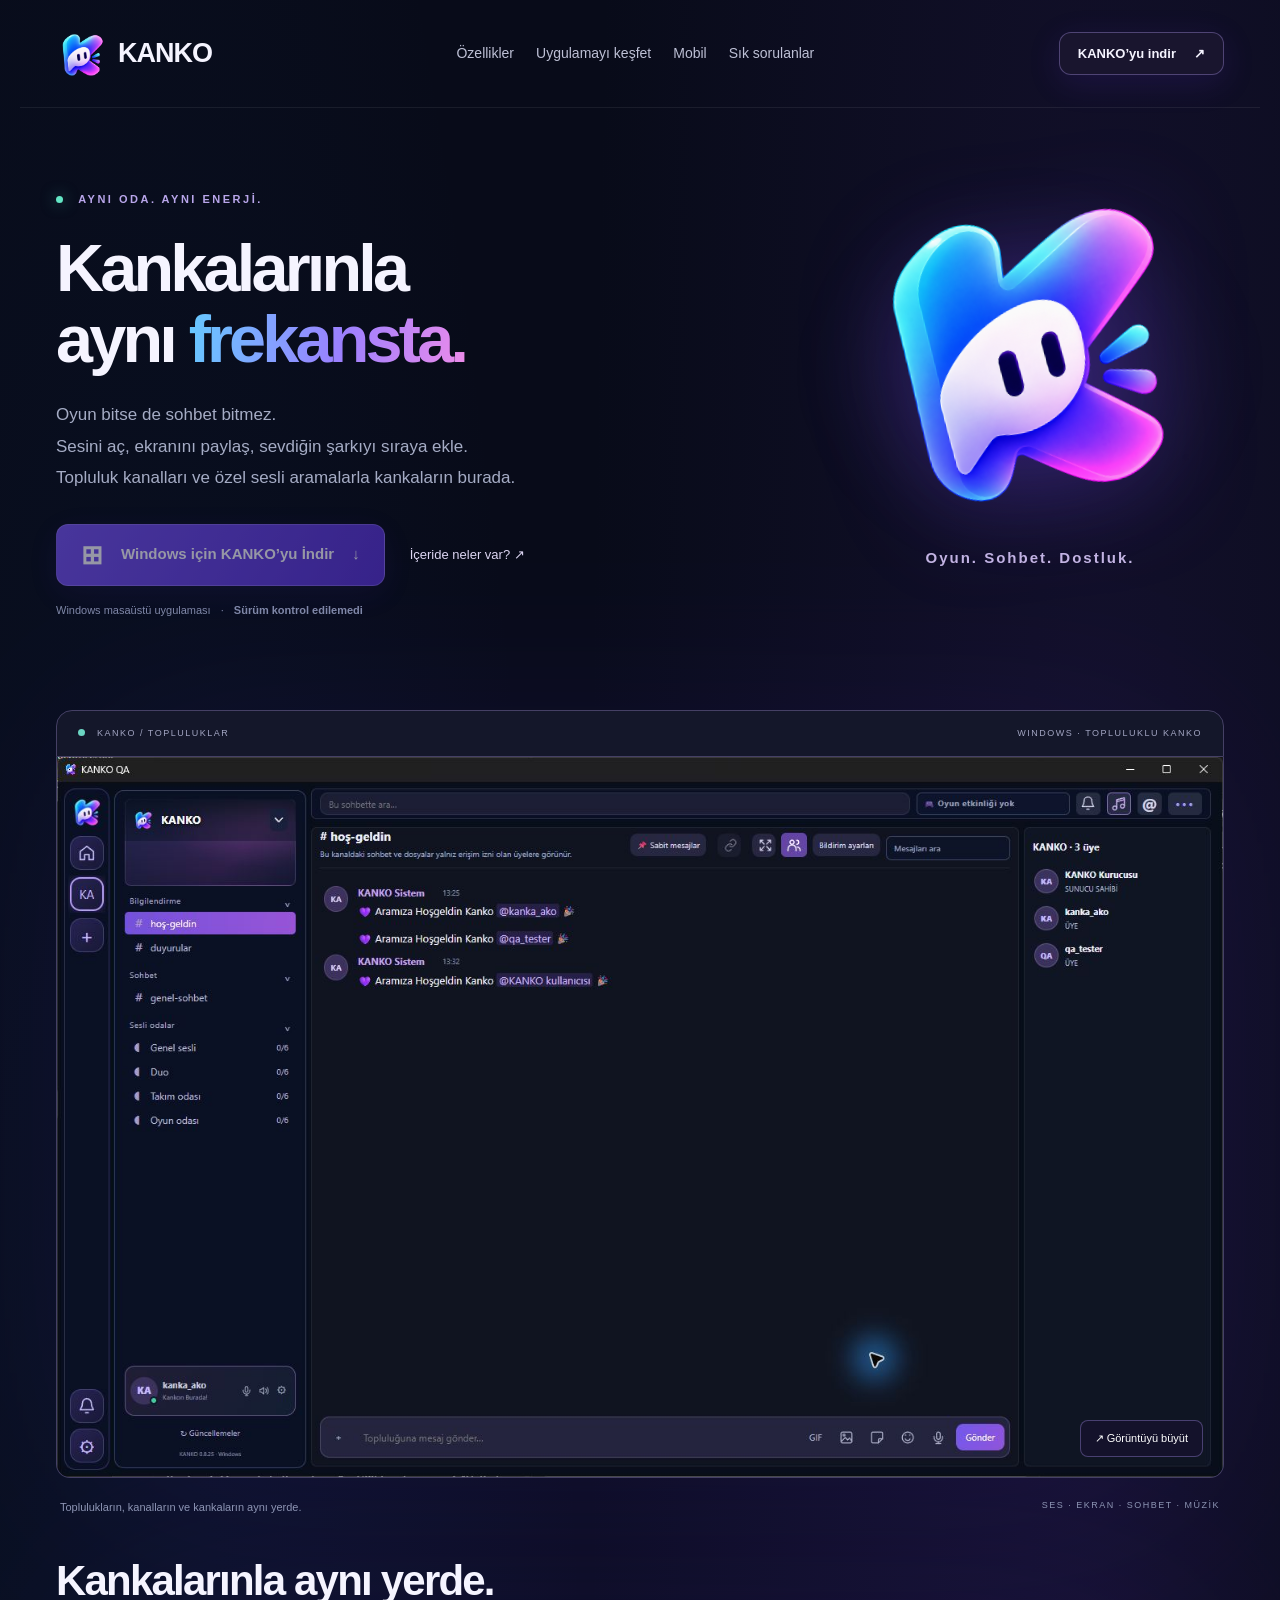
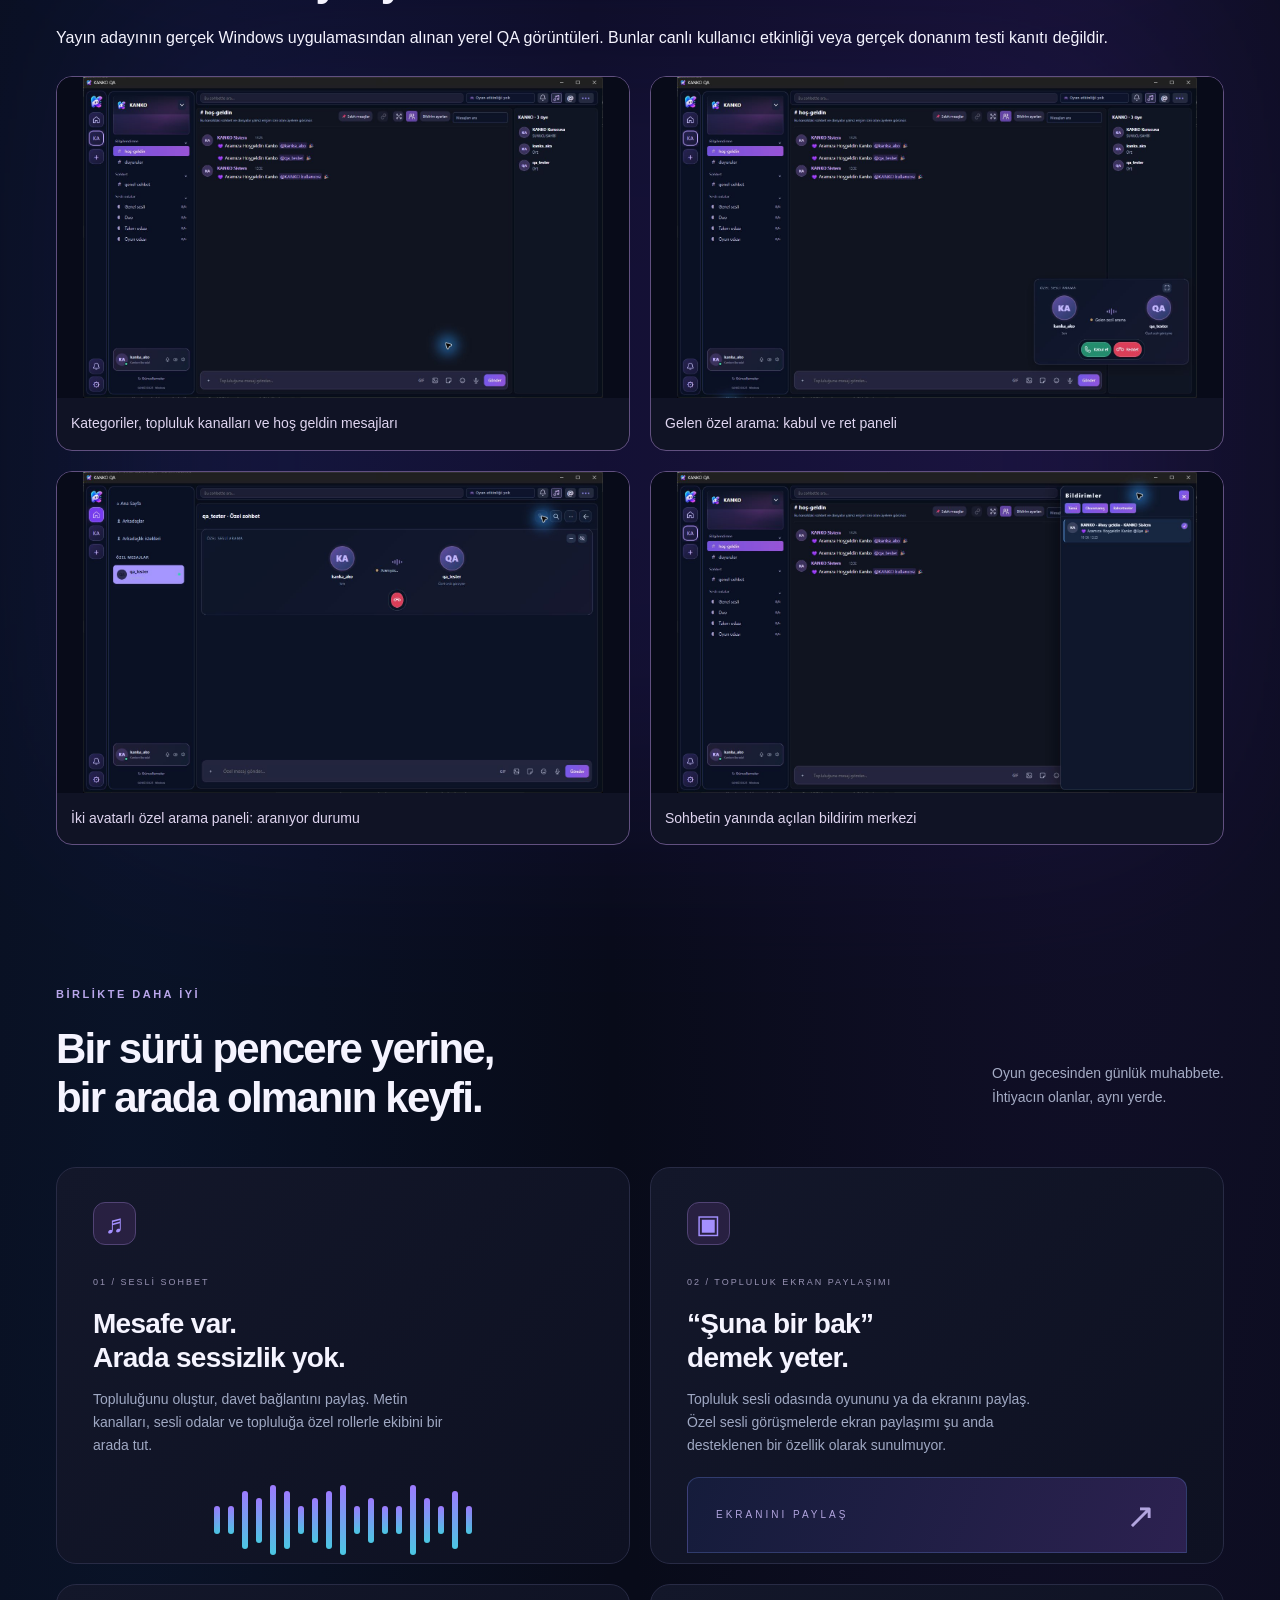
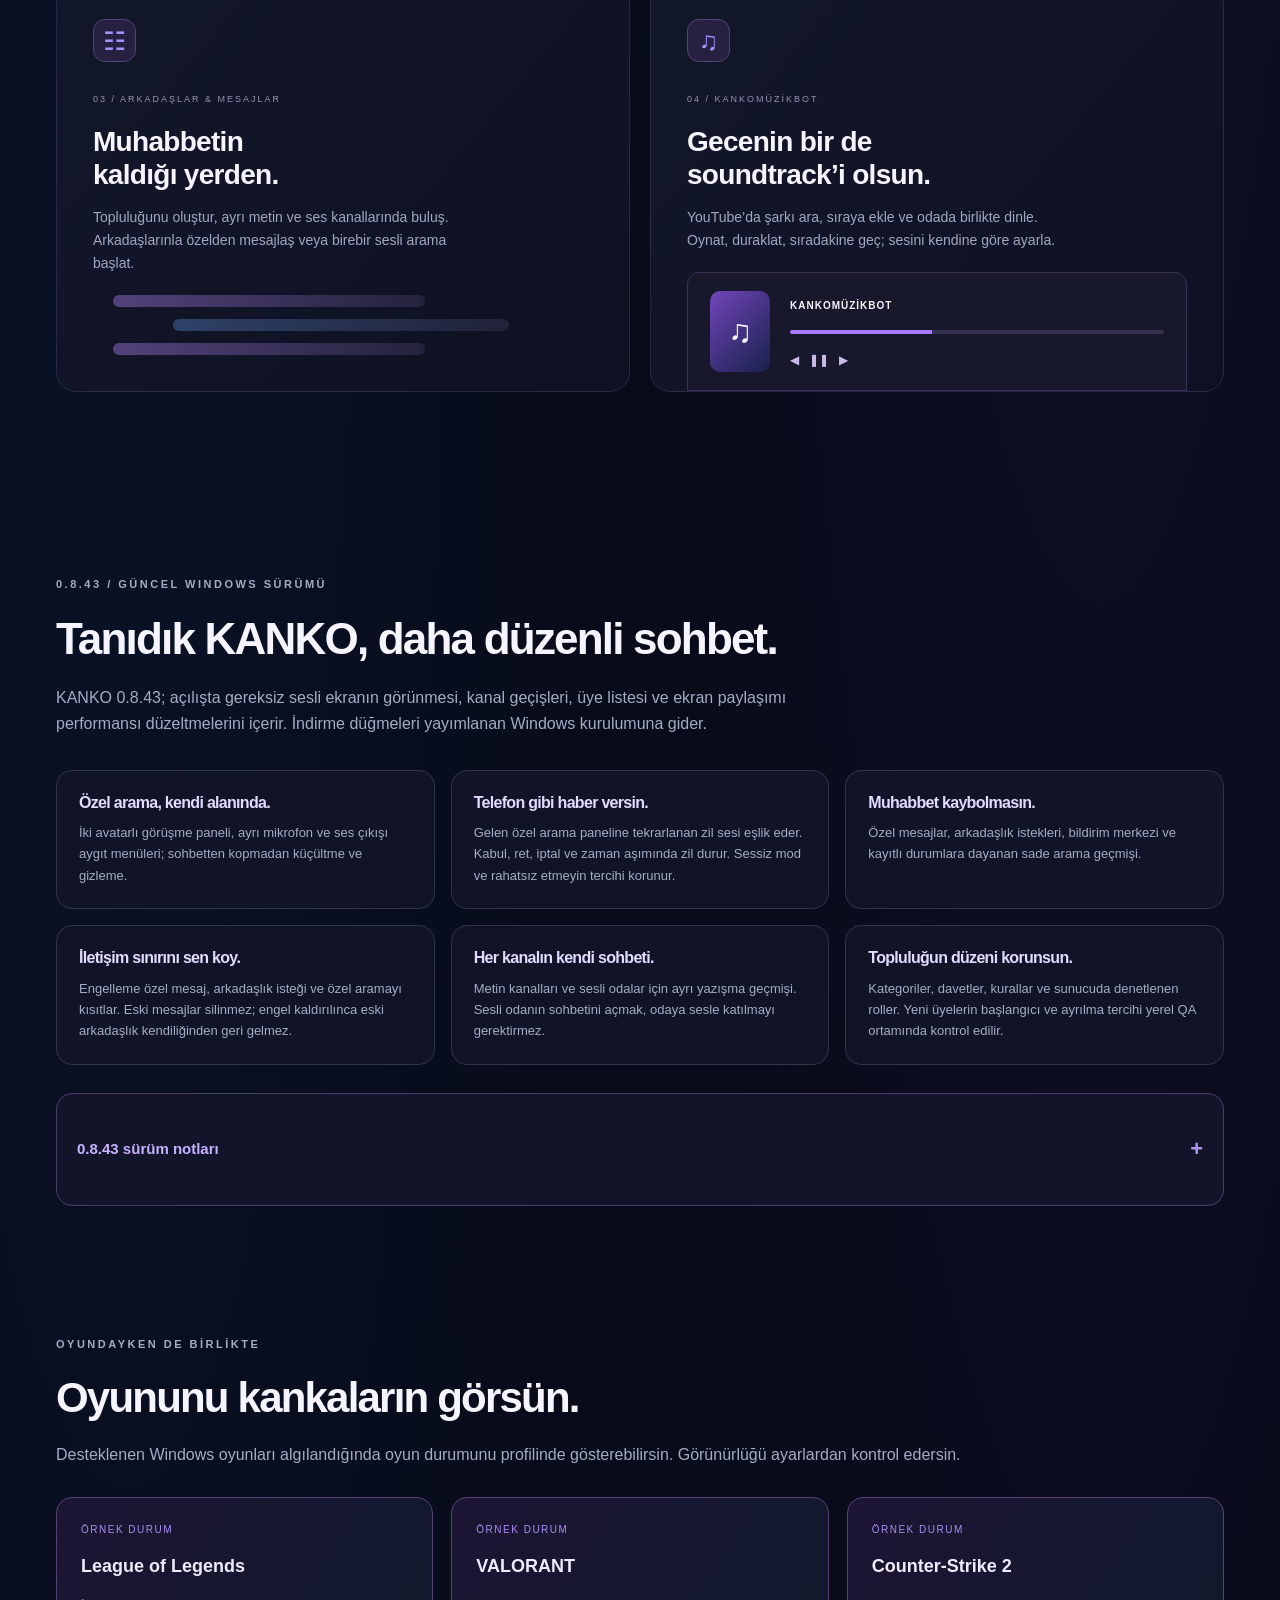
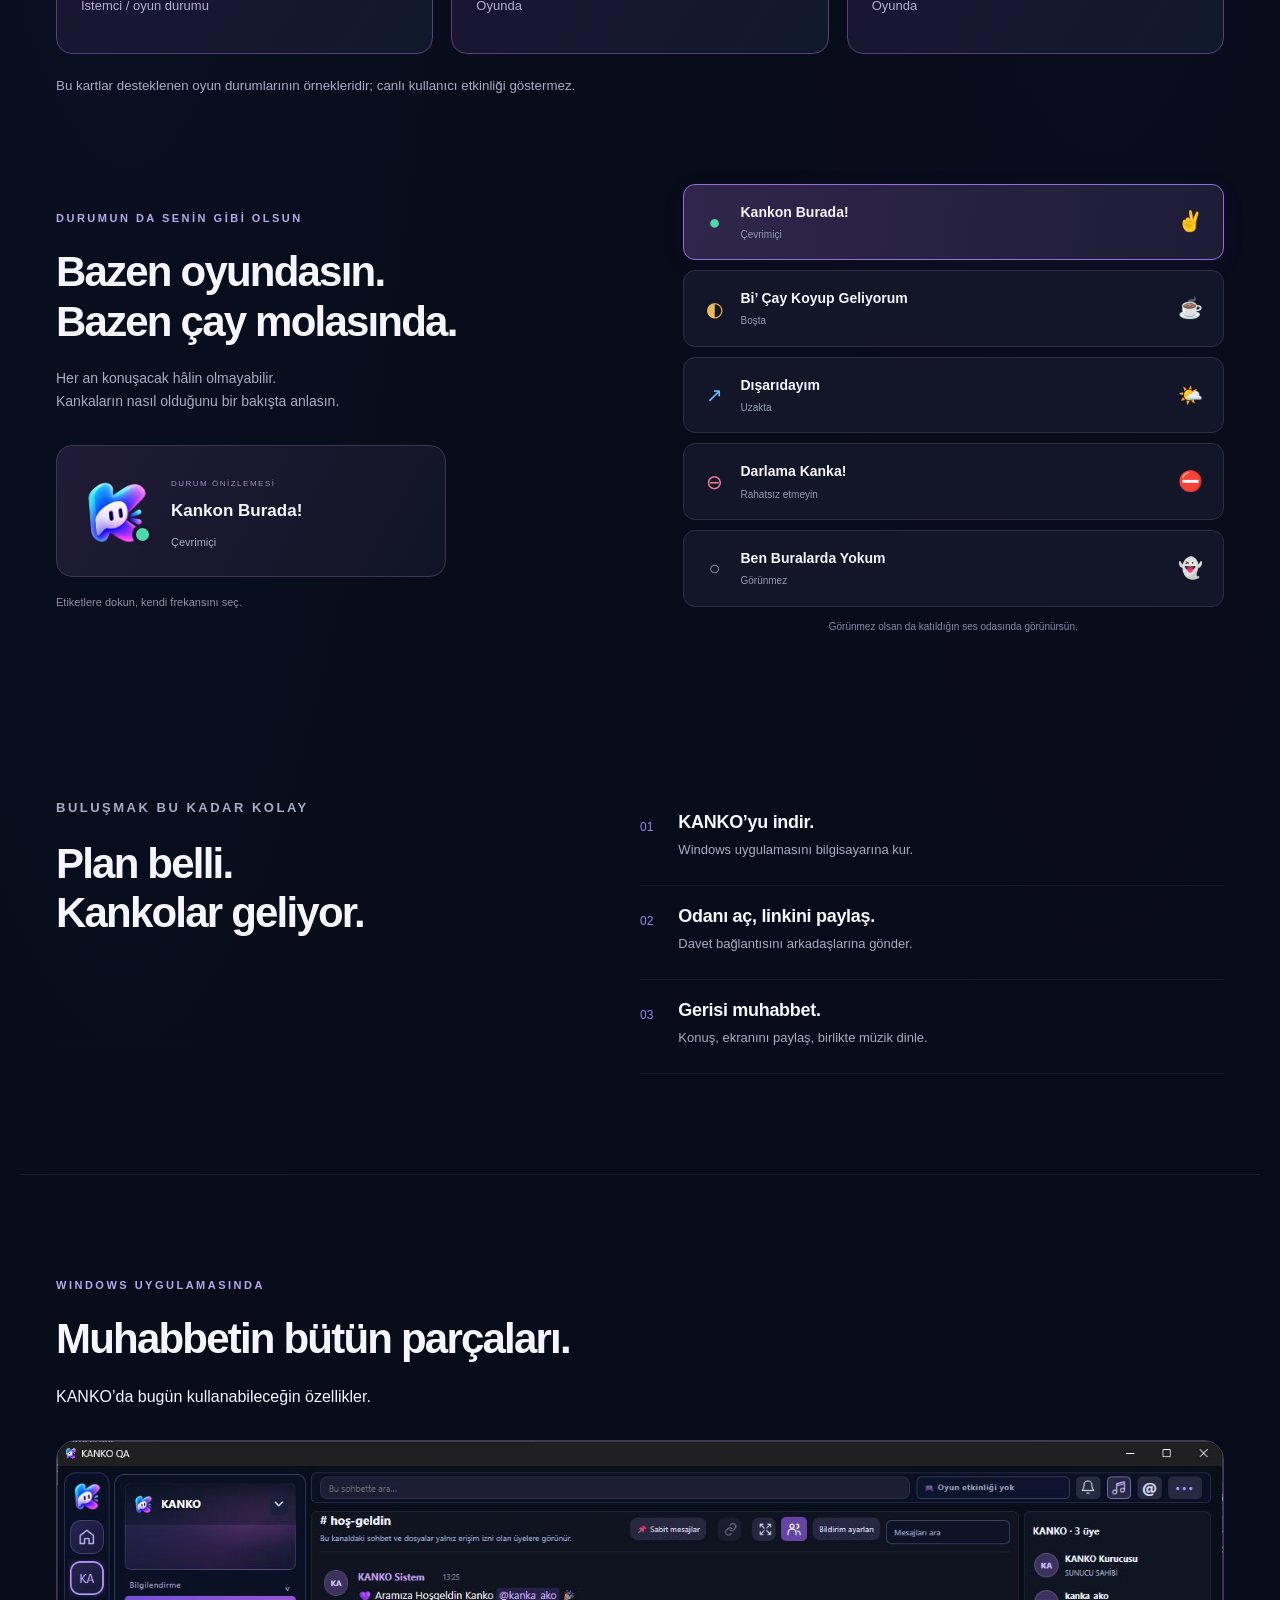
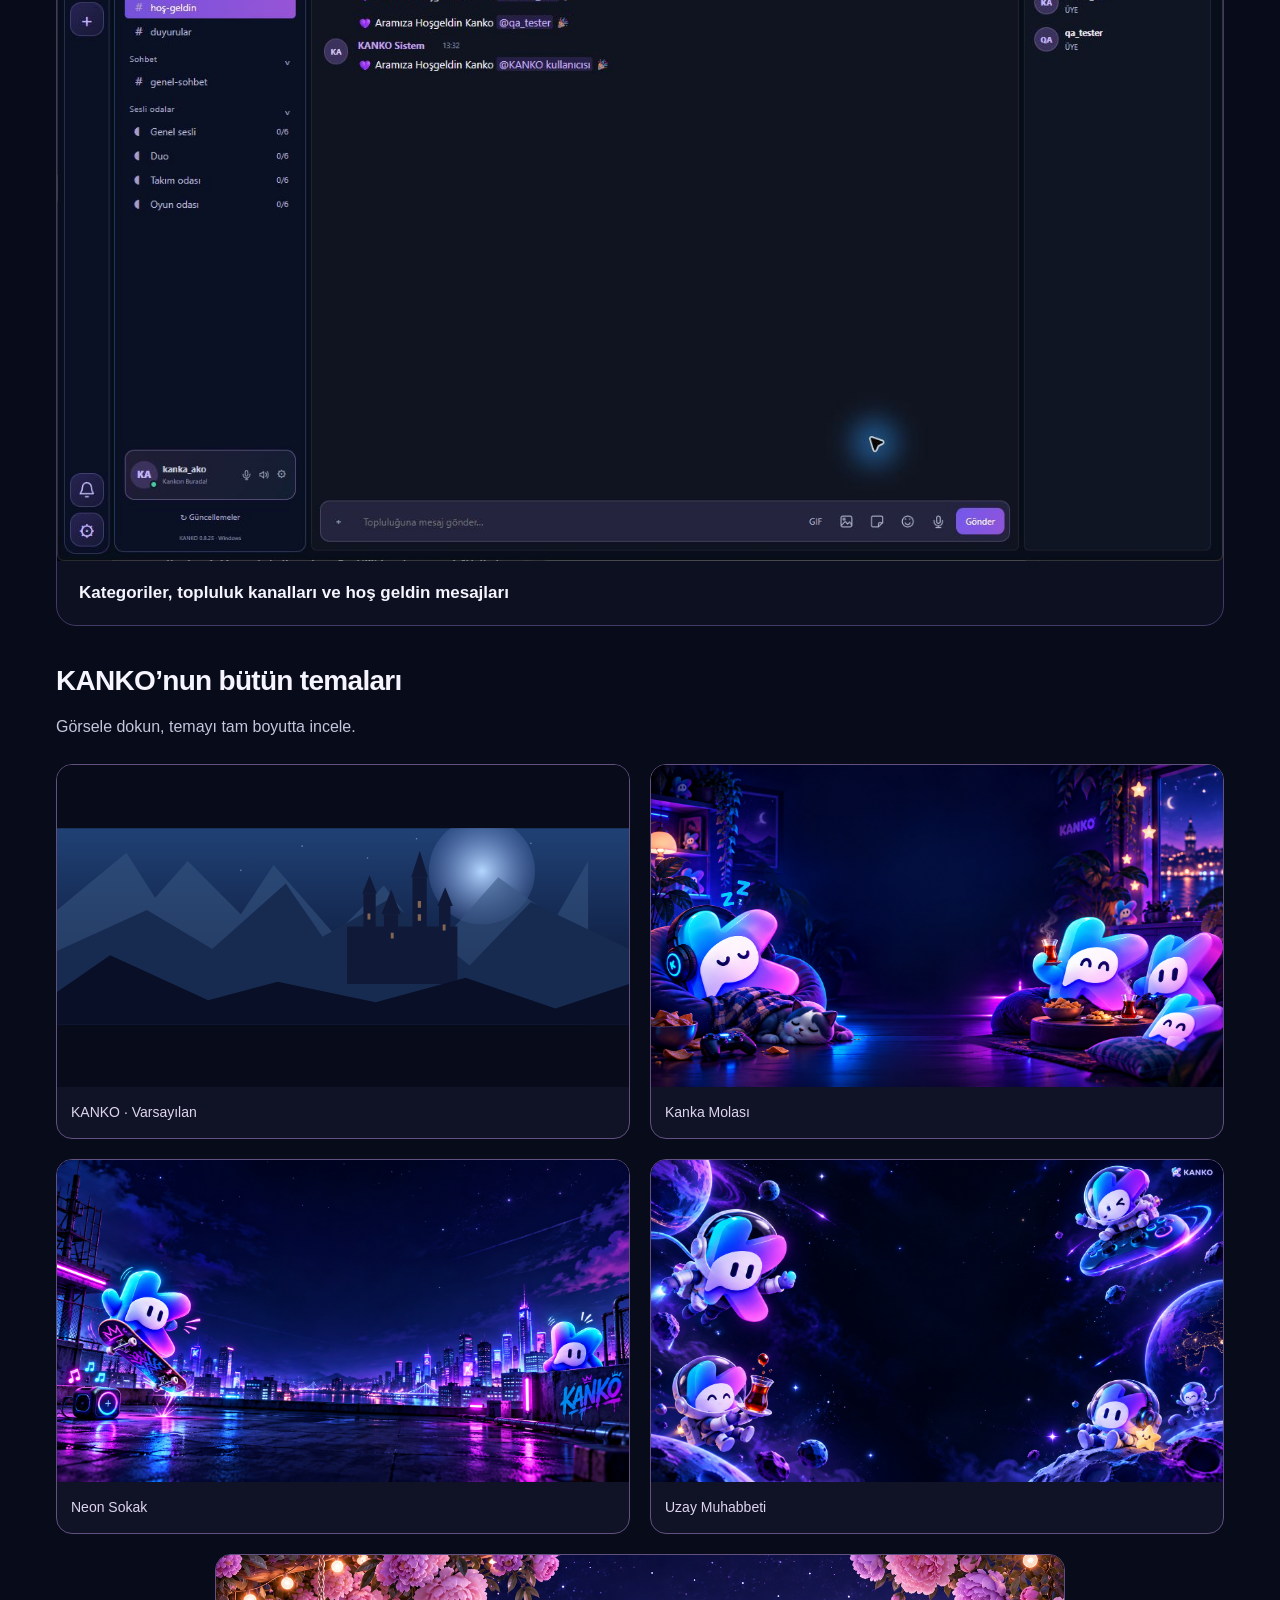
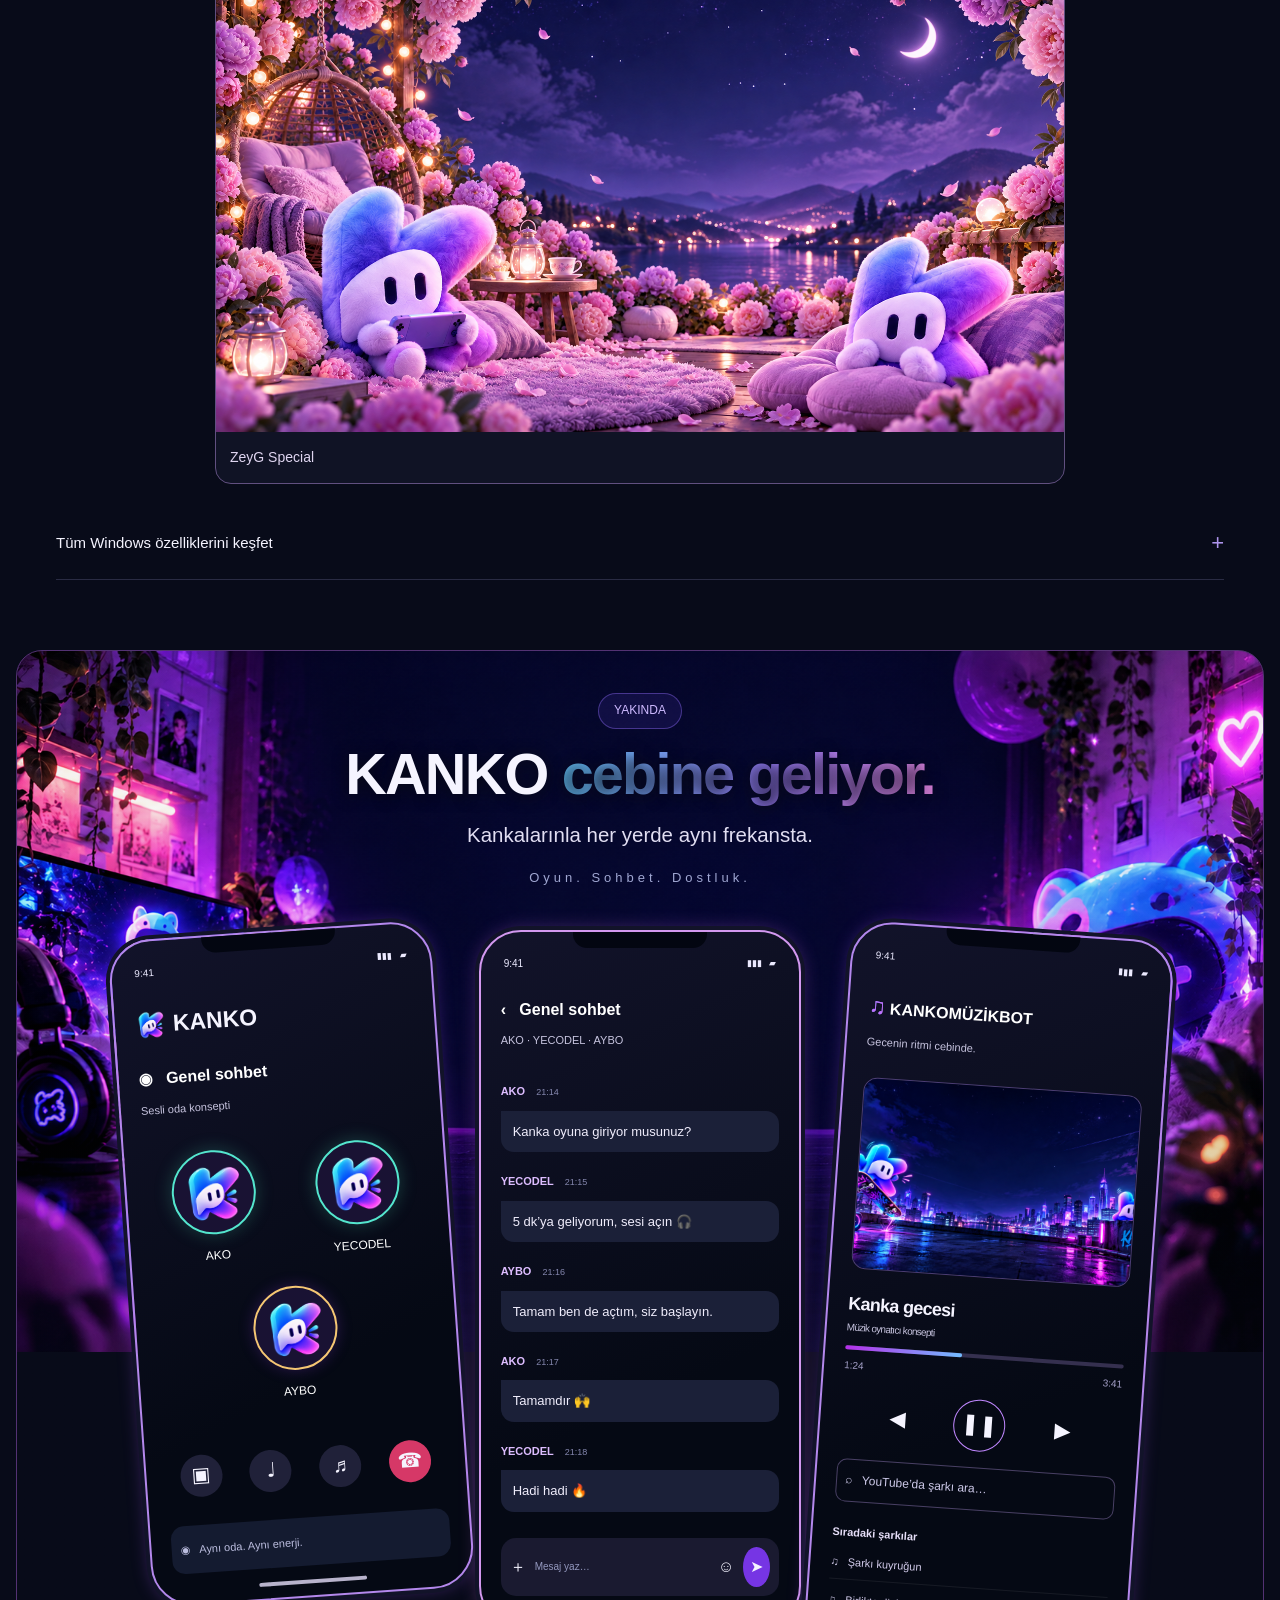
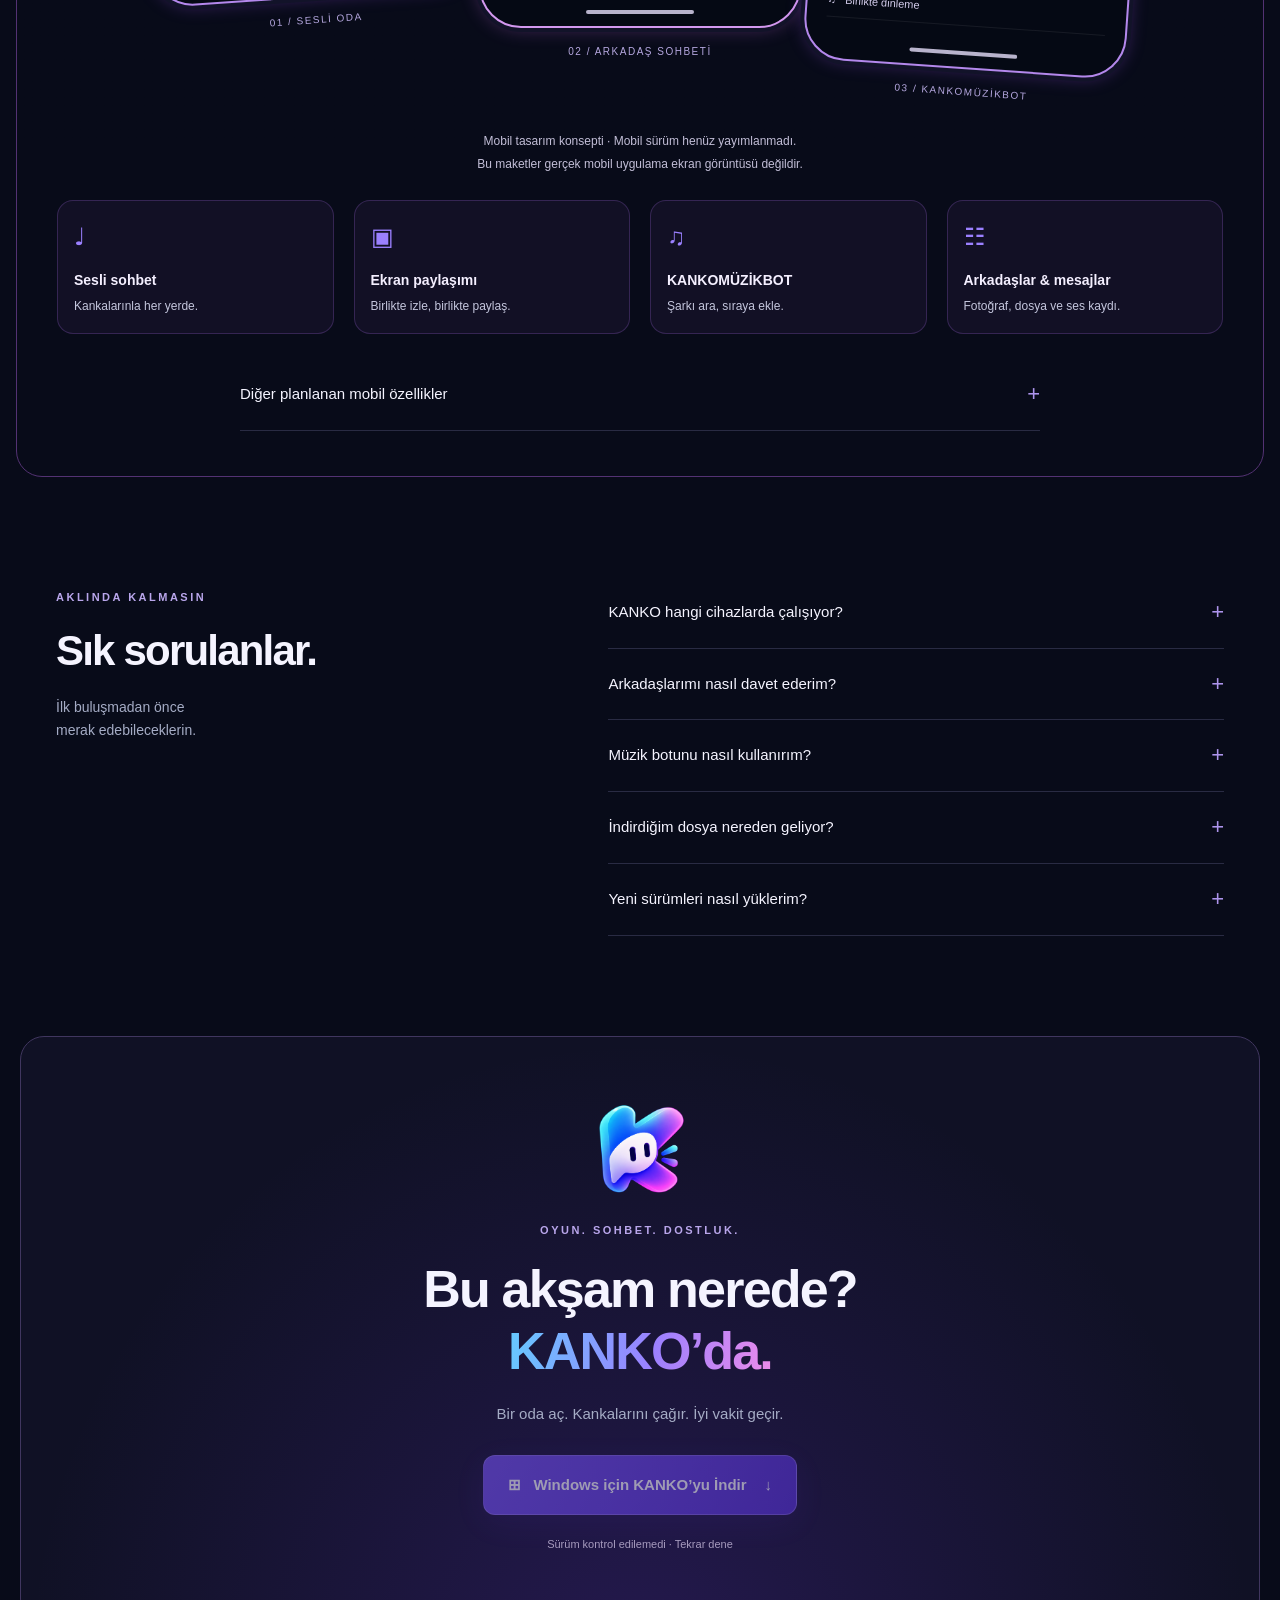
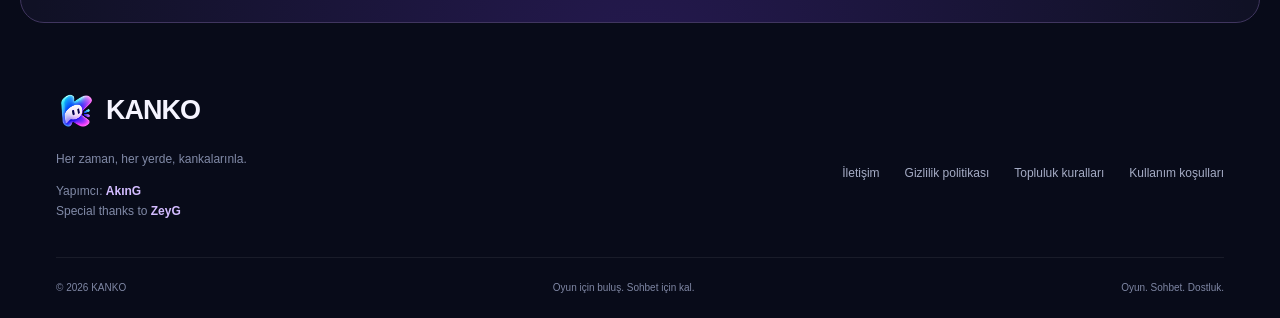
==== commit 8e795652: "Publish KANKO 0.8.43 links and notification clearing release" ====
--- a/index.html
+++ b/index.html
@@ -1,14 +1,14 @@
 <!doctype html>
 <html lang="tr"><head><meta charset="utf-8"><meta name="viewport" content="width=device-width,initial-scale=1"><meta name="theme-color" content="#080b19"><meta name="description" content="KANKO ile arkadaşlarınla sesli sohbet et, ekranını paylaş ve birlikte müzik dinle. Windows masaüstü uygulamasını indir."><link rel="canonical" href="https://kankoapp.github.io/"><meta property="og:url" content="https://kankoapp.github.io/"><meta property="og:image" content="https://kankoapp.github.io/logo-hd.png"><title>KANKO — Kankalarınla aynı frekansta.</title><meta property="og:title" content="KANKO — Kankalarınla aynı frekansta."><meta property="og:description" content="Oyun. Sohbet. Dostluk. Arkadaşlarınla buluşacağın Windows uygulaması."><link rel="icon" href="logo-hd.png"><link rel="stylesheet" href="style.css?v=release-live-1"><style>.mobile-section{padding-top:90px;padding-bottom:70px}.mobile-intro{display:grid;grid-template-columns:1fr 1.15fr;align-items:center;gap:40px}.mobile-intro h2{font-size:clamp(32px,4vw,50px);line-height:1.15;margin:22px 0}.mobile-intro p{color:var(--muted)}.coming-badge{display:inline-flex;border:1px solid #9671ff66;border-radius:30px;padding:7px 15px;background:#6542dc22;color:#cebaff;font-size:12px}.mobile-art{margin:0}.mobile-art img{display:block;width:100%;height:auto;border:1px solid #544678;border-radius:24px}.mobile-art figcaption{font-size:11px;color:var(--muted);margin-top:12px;text-align:center}.capability-grid{display:grid;grid-template-columns:repeat(3,minmax(0,1fr));gap:16px;margin-top:32px}.capability-card{border:1px solid #34334e;border-radius:16px;background:#111427;padding:22px;min-width:0}.capability-card h3{font-size:16px;margin:0 0 10px;color:#e3dbff}.capability-card p{font-size:13px;color:var(--muted);margin:0}.capability-heading{font-size:24px;margin-top:48px}.creator-credit strong{color:#d3bcff}.nav nav{gap:22px}@media(max-width:850px){.mobile-intro{grid-template-columns:1fr}.capability-grid{grid-template-columns:repeat(2,minmax(0,1fr))}.mobile-section{padding-top:60px}}@media(max-width:520px){.capability-grid{grid-template-columns:1fr}.mobile-intro{gap:24px}.capability-card{padding:18px}.mobile-section{padding-bottom:40px}.nav nav{gap:12px;font-size:12px}}</style><link rel="stylesheet" href="premium.css"><link rel="stylesheet" href="sharp-visuals.css"><link rel="stylesheet" href="game-examples.css"><link rel="stylesheet" href="candidate.css"></head>
 <body><a class="skip" href="#main">İçeriğe geç</a><header class="nav wrap"><a class="brand" href="#" aria-label="KANKO ana sayfa"><img src="logo-hd.png" alt="" width="52" height="52">KANKO</a><nav aria-label="Ana menü"><a href="#ozellikler">Özellikler</a><a href="#uygulama">Uygulamayı keşfet</a><a href="#mobil">Mobil</a><a href="#sss">Sık sorulanlar</a></nav><a class="button small" href="#indir">KANKO’yu indir <span aria-hidden="true">↗</span></a></header>
-<main id="main"><section class="hero wrap"><div class="eyebrow"><span class="status-dot"></span> AYNI ODA. AYNI ENERJİ.</div><h1>Kankalarınla<br>aynı <em>frekansta.</em></h1><p class="intro">Oyun bitse de sohbet bitmez.<br>Sesini aç, ekranını paylaş, sevdiğin şarkıyı sıraya ekle.<br class="desktop"> Topluluk kanalları ve özel sesli aramalarla kankaların burada.</p><div class="actions"><a class="button download" aria-disabled="true"><span class="windows" aria-hidden="true">⊞</span> Windows için KANKO’yu İndir <span aria-hidden="true">↓</span></a><a class="text-link" href="#uygulama">İçeride neler var? <span aria-hidden="true">↗</span></a></div><p class="release">Windows masaüstü uygulaması <span>·</span> <b data-release-version>v0.8.42</b></p><div class="hero-mark" aria-hidden="true"><img src="logo-hd.png" alt=""><span>Oyun. Sohbet. Dostluk.</span></div></section>
+<main id="main"><section class="hero wrap"><div class="eyebrow"><span class="status-dot"></span> AYNI ODA. AYNI ENERJİ.</div><h1>Kankalarınla<br>aynı <em>frekansta.</em></h1><p class="intro">Oyun bitse de sohbet bitmez.<br>Sesini aç, ekranını paylaş, sevdiğin şarkıyı sıraya ekle.<br class="desktop"> Topluluk kanalları ve özel sesli aramalarla kankaların burada.</p><div class="actions"><a class="button download" aria-disabled="true"><span class="windows" aria-hidden="true">⊞</span> Windows için KANKO’yu İndir <span aria-hidden="true">↓</span></a><a class="text-link" href="#uygulama">İçeride neler var? <span aria-hidden="true">↗</span></a></div><p class="release">Windows masaüstü uygulaması <span>·</span> <b data-release-version>v0.8.43</b></p><div class="hero-mark" aria-hidden="true"><img src="logo-hd.png" alt=""><span>Oyun. Sohbet. Dostluk.</span></div></section>
 <section id="uygulama" class="showcase wrap"><div class="preview-top"><span><i></i> KANKO / TOPLULUKLAR</span><span>WINDOWS · TOPLULUKLU KANKO</span></div><button class="screenshot" aria-label="KANKO ekran görüntüsünü büyüt"><img src="assets/candidate-community.png" alt="Güncel KANKO topluluk kanalları ve sesli odası; sentetik test hesapları" width="1444" height="861" fetchpriority="high"><span class="zoom">↗ Görüntüyü büyüt</span></button><div class="preview-bottom"><span>Toplulukların, kanalların ve kankaların aynı yerde.</span><span>SES · EKRAN · SOHBET · MÜZİK</span></div></section>
 <section class="showcase wrap" aria-label="Güncel KANKO ekranları"><h2>Kankalarınla aynı yerde.</h2><p>Yayın adayının gerçek Windows uygulamasından alınan yerel QA görüntüleri. Bunlar canlı kullanıcı etkinliği veya gerçek donanım testi kanıtı değildir.</p><div class="site-theme-gallery"><figure><img src="assets/candidate-community.png" alt="Kategoriler, topluluk kanalları ve hoş geldin mesajları — yerel QA uygulamasından gerçek ekran görüntüsü" width="1446" height="893" loading="lazy"><figcaption>Kategoriler, topluluk kanalları ve hoş geldin mesajları</figcaption></figure><figure><img src="assets/candidate-incoming.jpg" alt="Gelen özel arama: kabul ve ret paneli — yerel QA uygulamasından gerçek ekran görüntüsü" width="1446" height="893" loading="lazy"><figcaption>Gelen özel arama: kabul ve ret paneli</figcaption></figure><figure><img src="assets/candidate-outgoing.png" alt="İki avatarlı özel arama paneli: aranıyor durumu — yerel QA uygulamasından gerçek ekran görüntüsü" width="1446" height="893" loading="lazy"><figcaption>İki avatarlı özel arama paneli: aranıyor durumu</figcaption></figure><figure><img src="assets/candidate-notifications.png" alt="Sohbetin yanında açılan bildirim merkezi — yerel QA uygulamasından gerçek ekran görüntüsü" width="1446" height="893" loading="lazy"><figcaption>Sohbetin yanında açılan bildirim merkezi</figcaption></figure></div></section><section id="ozellikler" class="features wrap"><div class="section-heading"><p class="eyebrow">BİRLİKTE DAHA İYİ</p><h2>Bir sürü pencere yerine,<br>bir arada olmanın keyfi.</h2><p>Oyun gecesinden günlük muhabbete.<br>İhtiyacın olanlar, aynı yerde.</p></div><div class="feature-grid"><article class="feature voice"><div class="icon" aria-hidden="true">♬</div><span class="number">01 / SESLİ SOHBET</span><h3>Mesafe var.<br>Arada sessizlik yok.</h3><p>Topluluğunu oluştur, davet bağlantını paylaş. Metin kanalları, sesli odalar ve topluluğa özel rollerle ekibini bir arada tut.</p><div class="wave" aria-hidden="true"><i></i><i></i><i></i><i></i><i></i><i></i><i></i><i></i><i></i><i></i><i></i><i></i><i></i><i></i><i></i><i></i><i></i><i></i><i></i></div></article><article class="feature"><div class="icon" aria-hidden="true">▣</div><span class="number">02 / TOPLULUK EKRAN PAYLAŞIMI</span><h3>“Şuna bir bak”<br>demek yeter.</h3><p>Topluluk sesli odasında oyununu ya da ekranını paylaş. Özel sesli görüşmelerde ekran paylaşımı şu anda desteklenen bir özellik olarak sunulmuyor.</p><div class="mini-art screen-art" aria-hidden="true"><span>EKRANINI PAYLAŞ</span><div>↗</div></div></article><article class="feature"><div class="icon" aria-hidden="true">☷</div><span class="number">03 / ARKADAŞLAR & MESAJLAR</span><h3>Muhabbetin<br>kaldığı yerden.</h3><p>Topluluğunu oluştur, ayrı metin ve ses kanallarında buluş. Arkadaşlarınla özelden mesajlaş veya birebir sesli arama başlat.</p><div class="mini-art chat-art" aria-hidden="true"><b></b><b></b><b></b></div></article><article class="feature music"><div class="icon" aria-hidden="true">♫</div><span class="number">04 / KANKOMÜZİKBOT</span><h3>Gecenin bir de<br>soundtrack’i olsun.</h3><p>YouTube’da şarkı ara, sıraya ekle ve odada birlikte dinle. Oynat, duraklat, sıradakine geç; sesini kendine göre ayarla.</p><div class="music-art" aria-hidden="true"><span>♫</span><div><b>KANKOMÜZİKBOT</b><div class="progress"></div><small>◀ &nbsp; ❚❚ &nbsp; ▶</small></div></div></article></div></section>
-<section class="wrap candidate-section" id="yayin-adayi"><p class="eyebrow">0.8.42 / GÜNCEL WINDOWS SÜRÜMÜ</p><h2>Tanıdık KANKO, daha düzenli sohbet.</h2><p>KANKO 0.8.42; açılışta gereksiz sesli ekranın görünmesi, kanal geçişleri, üye listesi ve ekran paylaşımı performansı düzeltmelerini içerir. İndirme düğmeleri yayımlanan Windows kurulumuna gider.</p><div class="capability-grid"><article class="capability-card"><h3>Özel arama, kendi alanında.</h3><p>İki avatarlı görüşme paneli, ayrı mikrofon ve ses çıkışı aygıt menüleri; sohbetten kopmadan küçültme ve gizleme.</p></article><article class="capability-card"><h3>Telefon gibi haber versin.</h3><p>Gelen özel arama paneline tekrarlanan zil sesi eşlik eder. Kabul, ret, iptal ve zaman aşımında zil durur. Sessiz mod ve rahatsız etmeyin tercihi korunur.</p></article><article class="capability-card"><h3>Muhabbet kaybolmasın.</h3><p>Özel mesajlar, arkadaşlık istekleri, bildirim merkezi ve kayıtlı durumlara dayanan sade arama geçmişi.</p></article><article class="capability-card"><h3>İletişim sınırını sen koy.</h3><p>Engelleme özel mesaj, arkadaşlık isteği ve özel aramayı kısıtlar. Eski mesajlar silinmez; engel kaldırılınca eski arkadaşlık kendiliğinden geri gelmez.</p></article><article class="capability-card"><h3>Her kanalın kendi sohbeti.</h3><p>Metin kanalları ve sesli odalar için ayrı yazışma geçmişi. Sesli odanın sohbetini açmak, odaya sesle katılmayı gerektirmez.</p></article><article class="capability-card"><h3>Topluluğun düzeni korunsun.</h3><p>Kategoriler, davetler, kurallar ve sunucuda denetlenen roller. Yeni üyelerin başlangıcı ve ayrılma tercihi yerel QA ortamında kontrol edilir.</p></article></div><details class="candidate-notes"><summary>0.8.42 sürüm notları</summary><ul><li>Yenilenen topluluk ve özel mesaj panelleri.</li><li>Gelen arama paneliyle birlikte tekrarlanan zil sesi ve arama bitince temizleme.</li><li>Ayrı aygıt menüleri, görüşme küçültme, gizleme ve aktif görüşmeye geri dönüş.</li><li>Bildirim merkezi, kayıtlı arama geçmişi ve engelleme kontrolleri.</li><li>Kurallar ve kullanım koşulları pencerelerinin katmanlama düzeltmesi.</li></ul><p>Mevcut hesaplar ve topluluk sahiplikleri korunur. Gerçek ownerId doğrulaması tamamlanmadı. Ekip başına 30 profil ve topluluk başına 200 üye sınırı bu sürümde korunur.</p></details></section><section id="oyun-algilama" class="wrap game-examples"><p class="eyebrow">OYUNDAYKEN DE BİRLİKTE</p><h2>Oyununu kankaların görsün.</h2><p>Desteklenen Windows oyunları algılandığında oyun durumunu profilinde gösterebilirsin. Görünürlüğü ayarlardan kontrol edersin.</p><div class="game-example-grid"><article><span>ÖRNEK DURUM</span><strong>League of Legends</strong><p>İstemci / oyun durumu</p></article><article><span>ÖRNEK DURUM</span><strong>VALORANT</strong><p>Oyunda</p></article><article><span>ÖRNEK DURUM</span><strong>Counter-Strike 2</strong><p>Oyunda</p></article></div><small>Bu kartlar desteklenen oyun durumlarının örnekleridir; canlı kullanıcı etkinliği göstermez.</small></section><section id="durumlar" class="presence-section wrap"><div class="presence-copy"><p class="eyebrow">DURUMUN DA SENİN GİBİ OLSUN</p><h2>Bazen oyundasın.<br>Bazen çay molasında.</h2><p>Her an konuşacak hâlin olmayabilir.<br>Kankaların nasıl olduğunu bir bakışta anlasın.</p><div class="presence-preview" aria-live="polite"><div class="presence-mascot"><img src="logo-hd.png" width="74" height="74" alt=""><i id="preview-dot"></i></div><div><span class="presence-caption">DURUM ÖNİZLEMESİ</span><strong id="preview-label">Kankon Burada!</strong><small id="preview-hint">Çevrimiçi</small></div></div><p class="presence-note">Etiketlere dokun, kendi frekansını seç.</p></div><div class="presence-options" aria-label="KANKO durum etiketi önizlemesi"><button class="presence-choice selected" data-status="online" aria-pressed="true"><span class="presence-symbol">●</span><span><strong>Kankon Burada!</strong><small>Çevrimiçi</small></span><span class="presence-emoji" aria-hidden="true">✌️</span></button><button class="presence-choice" data-status="idle" aria-pressed="false"><span class="presence-symbol">◐</span><span><strong>Bi’ Çay Koyup Geliyorum</strong><small>Boşta</small></span><span class="presence-emoji" aria-hidden="true">☕</span></button><button class="presence-choice" data-status="away" aria-pressed="false"><span class="presence-symbol">↗</span><span><strong>Dışarıdayım</strong><small>Uzakta</small></span><span class="presence-emoji" aria-hidden="true">🌤️</span></button><button class="presence-choice" data-status="dnd" aria-pressed="false"><span class="presence-symbol">⊖</span><span><strong>Darlama Kanka!</strong><small>Rahatsız etmeyin</small></span><span class="presence-emoji" aria-hidden="true">⛔</span></button><button class="presence-choice" data-status="invisible" aria-pressed="false"><span class="presence-symbol">○</span><span><strong>Ben Buralarda Yokum</strong><small>Görünmez</small></span><span class="presence-emoji" aria-hidden="true">👻</span></button><p class="presence-footnote">Görünmez olsan da katıldığın ses odasında görünürsün.</p></div></section>
+<section class="wrap candidate-section" id="yayin-adayi"><p class="eyebrow">0.8.43 / GÜNCEL WINDOWS SÜRÜMÜ</p><h2>Tanıdık KANKO, daha düzenli sohbet.</h2><p>KANKO 0.8.43; açılışta gereksiz sesli ekranın görünmesi, kanal geçişleri, üye listesi ve ekran paylaşımı performansı düzeltmelerini içerir. İndirme düğmeleri yayımlanan Windows kurulumuna gider.</p><div class="capability-grid"><article class="capability-card"><h3>Özel arama, kendi alanında.</h3><p>İki avatarlı görüşme paneli, ayrı mikrofon ve ses çıkışı aygıt menüleri; sohbetten kopmadan küçültme ve gizleme.</p></article><article class="capability-card"><h3>Telefon gibi haber versin.</h3><p>Gelen özel arama paneline tekrarlanan zil sesi eşlik eder. Kabul, ret, iptal ve zaman aşımında zil durur. Sessiz mod ve rahatsız etmeyin tercihi korunur.</p></article><article class="capability-card"><h3>Muhabbet kaybolmasın.</h3><p>Özel mesajlar, arkadaşlık istekleri, bildirim merkezi ve kayıtlı durumlara dayanan sade arama geçmişi.</p></article><article class="capability-card"><h3>İletişim sınırını sen koy.</h3><p>Engelleme özel mesaj, arkadaşlık isteği ve özel aramayı kısıtlar. Eski mesajlar silinmez; engel kaldırılınca eski arkadaşlık kendiliğinden geri gelmez.</p></article><article class="capability-card"><h3>Her kanalın kendi sohbeti.</h3><p>Metin kanalları ve sesli odalar için ayrı yazışma geçmişi. Sesli odanın sohbetini açmak, odaya sesle katılmayı gerektirmez.</p></article><article class="capability-card"><h3>Topluluğun düzeni korunsun.</h3><p>Kategoriler, davetler, kurallar ve sunucuda denetlenen roller. Yeni üyelerin başlangıcı ve ayrılma tercihi yerel QA ortamında kontrol edilir.</p></article></div><details class="candidate-notes"><summary>0.8.43 sürüm notları</summary><ul><li>Yenilenen topluluk ve özel mesaj panelleri.</li><li>Gelen arama paneliyle birlikte tekrarlanan zil sesi ve arama bitince temizleme.</li><li>Ayrı aygıt menüleri, görüşme küçültme, gizleme ve aktif görüşmeye geri dönüş.</li><li>Bildirim merkezi, kayıtlı arama geçmişi ve engelleme kontrolleri.</li><li>Kurallar ve kullanım koşulları pencerelerinin katmanlama düzeltmesi.</li></ul><p>Mevcut hesaplar ve topluluk sahiplikleri korunur. Gerçek ownerId doğrulaması tamamlanmadı. Ekip başına 30 profil ve topluluk başına 200 üye sınırı bu sürümde korunur.</p></details></section><section id="oyun-algilama" class="wrap game-examples"><p class="eyebrow">OYUNDAYKEN DE BİRLİKTE</p><h2>Oyununu kankaların görsün.</h2><p>Desteklenen Windows oyunları algılandığında oyun durumunu profilinde gösterebilirsin. Görünürlüğü ayarlardan kontrol edersin.</p><div class="game-example-grid"><article><span>ÖRNEK DURUM</span><strong>League of Legends</strong><p>İstemci / oyun durumu</p></article><article><span>ÖRNEK DURUM</span><strong>VALORANT</strong><p>Oyunda</p></article><article><span>ÖRNEK DURUM</span><strong>Counter-Strike 2</strong><p>Oyunda</p></article></div><small>Bu kartlar desteklenen oyun durumlarının örnekleridir; canlı kullanıcı etkinliği göstermez.</small></section><section id="durumlar" class="presence-section wrap"><div class="presence-copy"><p class="eyebrow">DURUMUN DA SENİN GİBİ OLSUN</p><h2>Bazen oyundasın.<br>Bazen çay molasında.</h2><p>Her an konuşacak hâlin olmayabilir.<br>Kankaların nasıl olduğunu bir bakışta anlasın.</p><div class="presence-preview" aria-live="polite"><div class="presence-mascot"><img src="logo-hd.png" width="74" height="74" alt=""><i id="preview-dot"></i></div><div><span class="presence-caption">DURUM ÖNİZLEMESİ</span><strong id="preview-label">Kankon Burada!</strong><small id="preview-hint">Çevrimiçi</small></div></div><p class="presence-note">Etiketlere dokun, kendi frekansını seç.</p></div><div class="presence-options" aria-label="KANKO durum etiketi önizlemesi"><button class="presence-choice selected" data-status="online" aria-pressed="true"><span class="presence-symbol">●</span><span><strong>Kankon Burada!</strong><small>Çevrimiçi</small></span><span class="presence-emoji" aria-hidden="true">✌️</span></button><button class="presence-choice" data-status="idle" aria-pressed="false"><span class="presence-symbol">◐</span><span><strong>Bi’ Çay Koyup Geliyorum</strong><small>Boşta</small></span><span class="presence-emoji" aria-hidden="true">☕</span></button><button class="presence-choice" data-status="away" aria-pressed="false"><span class="presence-symbol">↗</span><span><strong>Dışarıdayım</strong><small>Uzakta</small></span><span class="presence-emoji" aria-hidden="true">🌤️</span></button><button class="presence-choice" data-status="dnd" aria-pressed="false"><span class="presence-symbol">⊖</span><span><strong>Darlama Kanka!</strong><small>Rahatsız etmeyin</small></span><span class="presence-emoji" aria-hidden="true">⛔</span></button><button class="presence-choice" data-status="invisible" aria-pressed="false"><span class="presence-symbol">○</span><span><strong>Ben Buralarda Yokum</strong><small>Görünmez</small></span><span class="presence-emoji" aria-hidden="true">👻</span></button><p class="presence-footnote">Görünmez olsan da katıldığın ses odasında görünürsün.</p></div></section>
 <section class="steps wrap"><div><p class="eyebrow">BULUŞMAK BU KADAR KOLAY</p><h2>Plan belli.<br>Kankolar geliyor.</h2></div><ol><li><span>01</span><div><h3>KANKO’yu indir.</h3><p>Windows uygulamasını bilgisayarına kur.</p></div></li><li><span>02</span><div><h3>Odanı aç, linkini paylaş.</h3><p>Davet bağlantısını arkadaşlarına gönder.</p></div></li><li><span>03</span><div><h3>Gerisi muhabbet.</h3><p>Konuş, ekranını paylaş, birlikte müzik dinle.</p></div></li></ol></section>
 <section class="wrap mobile-section" id="tum-ozellikler"><p class="eyebrow">WINDOWS UYGULAMASINDA</p><h2>Muhabbetin bütün parçaları.</h2><p>KANKO’da bugün kullanabileceğin özellikler.</p><div class="windows-gallery"><figure><img src="assets/candidate-community.png" alt="Kategoriler, topluluk kanalları ve hoş geldin mesajları — yerel QA uygulamasından gerçek ekran görüntüsü" width="1446" height="893" loading="lazy"><figcaption>Kategoriler, topluluk kanalları ve hoş geldin mesajları</figcaption></figure></div><h3 id="gorunum" class="theme-gallery-heading">KANKO’nun bütün temaları</h3><p class="theme-gallery-description">Görsele dokun, temayı tam boyutta incele.</p><div class="site-theme-gallery" aria-label="KANKO görsel tema önizlemeleri"><figure><img src="assets/theme-default.svg" alt="KANKO Varsayılan lacivert kale ve gece teması" loading="lazy" width="1600" height="900"><figcaption>KANKO · Varsayılan</figcaption></figure><figure><img src="assets/theme-city.png" alt="KANKO maskotlu Kanka Molası teması" loading="lazy" width="1672" height="941"><figcaption>Kanka Molası</figcaption></figure><figure><img src="assets/theme-neon.png" alt="KANKO Neon Sokak teması" loading="lazy" width="1672" height="941"><figcaption>Neon Sokak</figcaption></figure><figure><img src="assets/theme-space.png" alt="KANKO Uzay Muhabbeti teması" loading="lazy" width="1672" height="941"><figcaption>Uzay Muhabbeti</figcaption></figure><figure><img src="assets/theme-zeyg.png" alt="Lila ve pembe şakayıklarla ZeyG Special teması" loading="lazy" width="1672" height="941"><figcaption>ZeyG Special</figcaption></figure></div><details class="desktop-more"><summary>Tüm Windows özelliklerini keşfet</summary><div class="capability-grid"><article class="capability-card"><h3>Ses odaları ve arkadaşlar</h3><p>Kalıcı ses odaları, davet bağlantıları, arkadaş istekleri ve özel mesajlar. Kısa bağlantı kesintilerinde otomatik yeniden katılma.</p></article><article class="capability-card"><h3>Ekranını paylaş, birlikte izle</h3><p>Katılımcı kartından yayını aç; geniş izleme veya tam ekran kullan. Yayın sesi ve paylaşım kalitesini ayarla.</p></article><article class="capability-card"><h3>KANKOMÜZİKBOT</h3><p>Sağdaki panelden YouTube’da şarkı ara, kuyruğa ekle, oynat veya duraklat; önceki ve sonraki şarkıya geç. Paneli gizlesen de müzik devam eder.</p></article><article class="capability-card"><h3>Mesaj, fotoğraf, dosya, ses kaydı</h3><p>Oda sohbetinde veya özel mesajlarda yazış, fotoğraf ve dosya gönder, ses kaydı paylaş. Sohbet geçmişini gerektiğinde temizle.</p></article><article class="capability-card"><h3>Sesin kontrolü sende</h3><p>Giriş/çıkış cihazı, mikrofon giriş düzeyi ve kişisel ses kontrolleri. Arkadaşını sessize al veya sesini %0–200 arasında ayarla; tercihler kaydedilir.</p></article><article class="capability-card"><h3>Kendi KANKO’n, kendi tarzın</h3><p>Profil fotoğrafı, hareketli görseller, banner ve çerçeveler; durum etiketleri, hazır temalar ve kendi arka planını yükleme.</p></article><article class="capability-card"><h3>Muhabbete biraz eğlence</h3><p>Soundboard ses efektleri, kişisel efekt ses düzeyi ve odaya katılma/ayrılma bildirim sesleri.</p></article><article class="capability-card"><h3>Oyun etkinliği</h3><p>Desteklenen Windows oyunları otomatik algılanır. Oynadığın oyunu uygulamada göster; algılama oyuna göre değişebilir.</p></article><article class="capability-card"><h3>Güncel kal</h3><p>Yeni sürüm bildirimi, uygulama içinde sürüm notları ve indirip yeniden başlatma akışı. Windows güncellemeleri uygulama üzerinden alınır.</p></article></div></details></section><section class="wrap mobile-section premium-mobile sharp-mobile" id="mobil"><div class="mobile-heading"><span class="coming-badge">YAKINDA</span><h2>KANKO <em>cebine geliyor.</em></h2><p>Kankalarınla her yerde aynı frekansta.</p><span class="mobile-slogan">Oyun. Sohbet. Dostluk.</span></div><div class="phone-gallery" aria-label="Üç mobil arayüz konsepti"><article class="concept-phone"><div class="phone-notch"></div><div class="phone-time" aria-hidden="true">9:41 <span>▮▮▮ &nbsp; ▰</span></div><div class="phone-brand"><img src="logo-hd.png" alt="">KANKO</div><div class="phone-heading">◉ &nbsp; Genel sohbet<small>Sesli oda konsepti</small></div><div class="concept-room"><span class="concept-avatar speaking"><img src="logo-hd.png" alt="">AKO</span><span class="concept-avatar speaking"><img src="logo-hd.png" alt="">YECODEL</span><span class="concept-avatar crowned"><img src="logo-hd.png" alt="">AYBO</span></div><div class="concept-controls" aria-hidden="true"><span>▣</span><span>♩</span><span>♬</span><span class="hangup">☎</span></div><div class="phone-summary">◉ &nbsp; Aynı oda. Aynı enerji.</div><div class="phone-home"></div><p class="phone-caption">01 / SESLİ ODA</p></article><article class="concept-phone"><div class="phone-notch"></div><div class="phone-time" aria-hidden="true">9:41 <span>▮▮▮ &nbsp; ▰</span></div><div class="phone-heading">‹ &nbsp; Genel sohbet<small>AKO · YECODEL · AYBO</small></div><div class="concept-messages"><div><b>AKO <time>21:14</time></b><p>Kanka oyuna giriyor musunuz?</p></div><div><b>YECODEL <time>21:15</time></b><p>5 dk’ya geliyorum, sesi açın 🎧</p></div><div><b>AYBO <time>21:16</time></b><p>Tamam ben de açtım, siz başlayın.</p></div><div><b>AKO <time>21:17</time></b><p>Tamamdır 🙌</p></div><div><b>YECODEL <time>21:18</time></b><p>Hadi hadi 🔥</p></div></div><div class="concept-compose" aria-hidden="true">＋ <span>Mesaj yaz…</span> ☺ <i>➤</i></div><div class="phone-home"></div><p class="phone-caption">02 / ARKADAŞ SOHBETİ</p></article><article class="concept-phone"><div class="phone-notch"></div><div class="phone-time" aria-hidden="true">9:41 <span>▮▮▮ &nbsp; ▰</span></div><div class="phone-heading"><em>♫</em> KANKOMÜZİKBOT<small>Gecenin ritmi cebinde.</small></div><img class="concept-cover" src="assets/theme-neon.png" alt="KANKO neon gece teması"><h3 class="concept-track">Kanka gecesi<small>Müzik oynatıcı konsepti</small></h3><div class="concept-progress"><i></i></div><div class="concept-times"><span>1:24</span><span>3:41</span></div><div class="concept-player" aria-hidden="true">◀ <span>❚❚</span> ▶</div><div class="concept-search" aria-hidden="true">⌕ &nbsp; YouTube’da şarkı ara…</div><div class="concept-queue"><strong>Sıradaki şarkılar</strong><p>♫ &nbsp; Şarkı kuyruğun</p><p>♫ &nbsp; Birlikte dinleme</p></div><div class="phone-home"></div><p class="phone-caption">03 / KANKOMÜZİKBOT</p></article></div><p class="concept-disclaimer">Mobil tasarım konsepti · Mobil sürüm henüz yayımlanmadı.<br>Bu maketler gerçek mobil uygulama ekran görüntüsü değildir.</p><h3 class="capability-heading">Mobil için planlananlar</h3><div class="mobile-feature-strip"><div>♩ <strong>Sesli sohbet</strong><span>Kankalarınla her yerde.</span></div><div>▣ <strong>Ekran paylaşımı</strong><span>Birlikte izle, birlikte paylaş.</span></div><div>♫ <strong>KANKOMÜZİKBOT</strong><span>Şarkı ara, sıraya ekle.</span></div><div>☷ <strong>Arkadaşlar & mesajlar</strong><span>Fotoğraf, dosya ve ses kaydı.</span></div></div><details class="mobile-more"><summary>Diğer planlanan mobil özellikler</summary><p>Profil fotoğrafları, banner ve çerçeveler, durum etiketleri, kişiselleştirme ve bildirim ayarları. Ekran paylaşımı cihaz desteğine bağlıdır. Çıkış tarihi ve desteklenen platformlar daha sonra duyurulacak.</p></details></section><section id="sss" class="faq wrap"><div><p class="eyebrow">AKLINDA KALMASIN</p><h2>Sık sorulanlar.</h2><p>İlk buluşmadan önce<br>merak edebileceklerin.</p></div><div class="questions"><details><summary>KANKO hangi cihazlarda çalışıyor?</summary><p>KANKO şu anda Windows masaüstü uygulaması olarak sunuluyor. Bu siteyi telefonundan da inceleyebilirsin; mobil uygulama indirmesi sunmuyoruz.</p></details><details><summary>Arkadaşlarımı nasıl davet ederim?</summary><p>Uygulamada bir oda oluşturup davet bağlantısını kopyalayarak arkadaşlarına gönderebilirsin. Arkadaşlarının da Windows uygulamasını kurması gerekir.</p></details><details><summary>Müzik botunu nasıl kullanırım?</summary><p>Odaya katıldıktan sonra KANKOMÜZİKBOT panelindeki YouTube arama alanından şarkı bulup sıraya ekleyebilirsin. Oynatma kontrolleri ve kişisel ses ayarı panelde bulunur. YouTube kaynaklı erişim ve oynatma sınırlamaları geçerlidir.</p></details><details><summary>İndirdiğim dosya nereden geliyor?</summary><p>İndirme butonu, geliştiricinin GitHub Releases sayfasında yayımlanan en son yayımlanmış KANKO Windows kurulum dosyasına gider. Yenilikleri aşağıdaki sürüm notları penceresinden görebilirsin.</p></details><details><summary>Yeni sürümleri nasıl yüklerim?</summary><p>Uygulamadaki Güncellemeler bölümünden yeni sürümleri kontrol edebilirsin. Güncelleme hazır olduğunda uygulamadaki yeniden başlatma seçeneğini kullanabilirsin. Aktif görüşme sırasında kurulum ertelenir; uygulama açık onayın olmadan kapanmaz.</p></details></div></section>
-<section id="indir" class="download-section wrap"><div class="download-glow"></div><img src="logo-hd.png" width="110" height="110" alt="KANKO maskotu" loading="lazy"><p class="eyebrow">OYUN. SOHBET. DOSTLUK.</p><h2>Bu akşam nerede?<br><em>KANKO’da.</em></h2><p>Bir oda aç. Kankalarını çağır. İyi vakit geçir.</p><a class="button download" aria-disabled="true">⊞ &nbsp; Windows için KANKO’yu İndir <span aria-hidden="true">↓</span></a><button class="release-notes" type="button" aria-haspopup="dialog" aria-controls="releaseDialog">v0.8.42 · Sürüm notlarını gör</button></section></main>
+<section id="indir" class="download-section wrap"><div class="download-glow"></div><img src="logo-hd.png" width="110" height="110" alt="KANKO maskotu" loading="lazy"><p class="eyebrow">OYUN. SOHBET. DOSTLUK.</p><h2>Bu akşam nerede?<br><em>KANKO’da.</em></h2><p>Bir oda aç. Kankalarını çağır. İyi vakit geçir.</p><a class="button download" aria-disabled="true">⊞ &nbsp; Windows için KANKO’yu İndir <span aria-hidden="true">↓</span></a><button class="release-notes" type="button" aria-haspopup="dialog" aria-controls="releaseDialog">v0.8.43 · Sürüm notlarını gör</button></section></main>
 <footer class="wrap"><div><a class="brand" href="#"><img src="logo-hd.png" width="40" height="40" alt="">KANKO</a><p>Her zaman, her yerde, kankalarınla.</p><p class="creator-credit">Yapımcı: <strong>AkınG</strong><br>Special thanks to <strong>ZeyG</strong></p></div><div class="footer-links"><a href="iletisim.html">İletişim</a><a href="gizlilik.html">Gizlilik politikası</a><a href="topluluk-kurallari.html">Topluluk kuralları</a><a href="kosullar.html">Kullanım koşulları</a></div><div class="footer-bottom"><span>© 2026 KANKO</span><span>Oyun için buluş. Sohbet için kal.</span><span>Oyun. Sohbet. Dostluk.</span></div></footer>
-<dialog id="lightbox"><button class="close" aria-label="Kapat">×</button><img src="assets/candidate-community.png" alt="KANKO topluluklu Windows arayüzü; sentetik test hesapları"></dialog><dialog id="info"><button class="close" aria-label="Kapat">×</button><div id="info-content"></div></dialog><dialog id="releaseDialog" aria-labelledby="releaseTitle"><button class="close" aria-label="Sürüm notlarını kapat">×</button><p class="eyebrow">KANKO / YENİLİKLER</p><h2 id="releaseTitle">KANKO 0.8.42</h2><p class="release-subtitle">Topluluklar ve özel sesli aramalar</p><ul class="release-list" aria-live="polite"><li>Topluluklar, metin kanalları ve sesli odalar.</li><li>Modern birebir özel sesli aramalar ve yeniden bağlanma düzeltmesi.</li><li>Sesli odaya eşzamanlı katılımda 4003 düzeltmesi.</li><li>Mesaj geçmişi, roller ve mevcut hesap verilerinin korunması.</li></ul><p id="releaseStatus" role="status" class="small"></p><button class="button release-retry" type="button" hidden>Tekrar kontrol et</button><button class="button release-done" type="button">Tamam</button></dialog><script src="site.js?v=0.8.42"></script><script src="visual-gallery.js"></script></body></html>
+<dialog id="lightbox"><button class="close" aria-label="Kapat">×</button><img src="assets/candidate-community.png" alt="KANKO topluluklu Windows arayüzü; sentetik test hesapları"></dialog><dialog id="info"><button class="close" aria-label="Kapat">×</button><div id="info-content"></div></dialog><dialog id="releaseDialog" aria-labelledby="releaseTitle"><button class="close" aria-label="Sürüm notlarını kapat">×</button><p class="eyebrow">KANKO / YENİLİKLER</p><h2 id="releaseTitle">KANKO 0.8.43</h2><p class="release-subtitle">Topluluklar ve özel sesli aramalar</p><ul class="release-list" aria-live="polite"><li>Topluluklar, metin kanalları ve sesli odalar.</li><li>Modern birebir özel sesli aramalar ve yeniden bağlanma düzeltmesi.</li><li>Sesli odaya eşzamanlı katılımda 4003 düzeltmesi.</li><li>Mesaj geçmişi, roller ve mevcut hesap verilerinin korunması.</li></ul><p id="releaseStatus" role="status" class="small"></p><button class="button release-retry" type="button" hidden>Tekrar kontrol et</button><button class="button release-done" type="button">Tamam</button></dialog><script src="site.js?v=0.8.43"></script><script src="visual-gallery.js"></script></body></html>
 
 
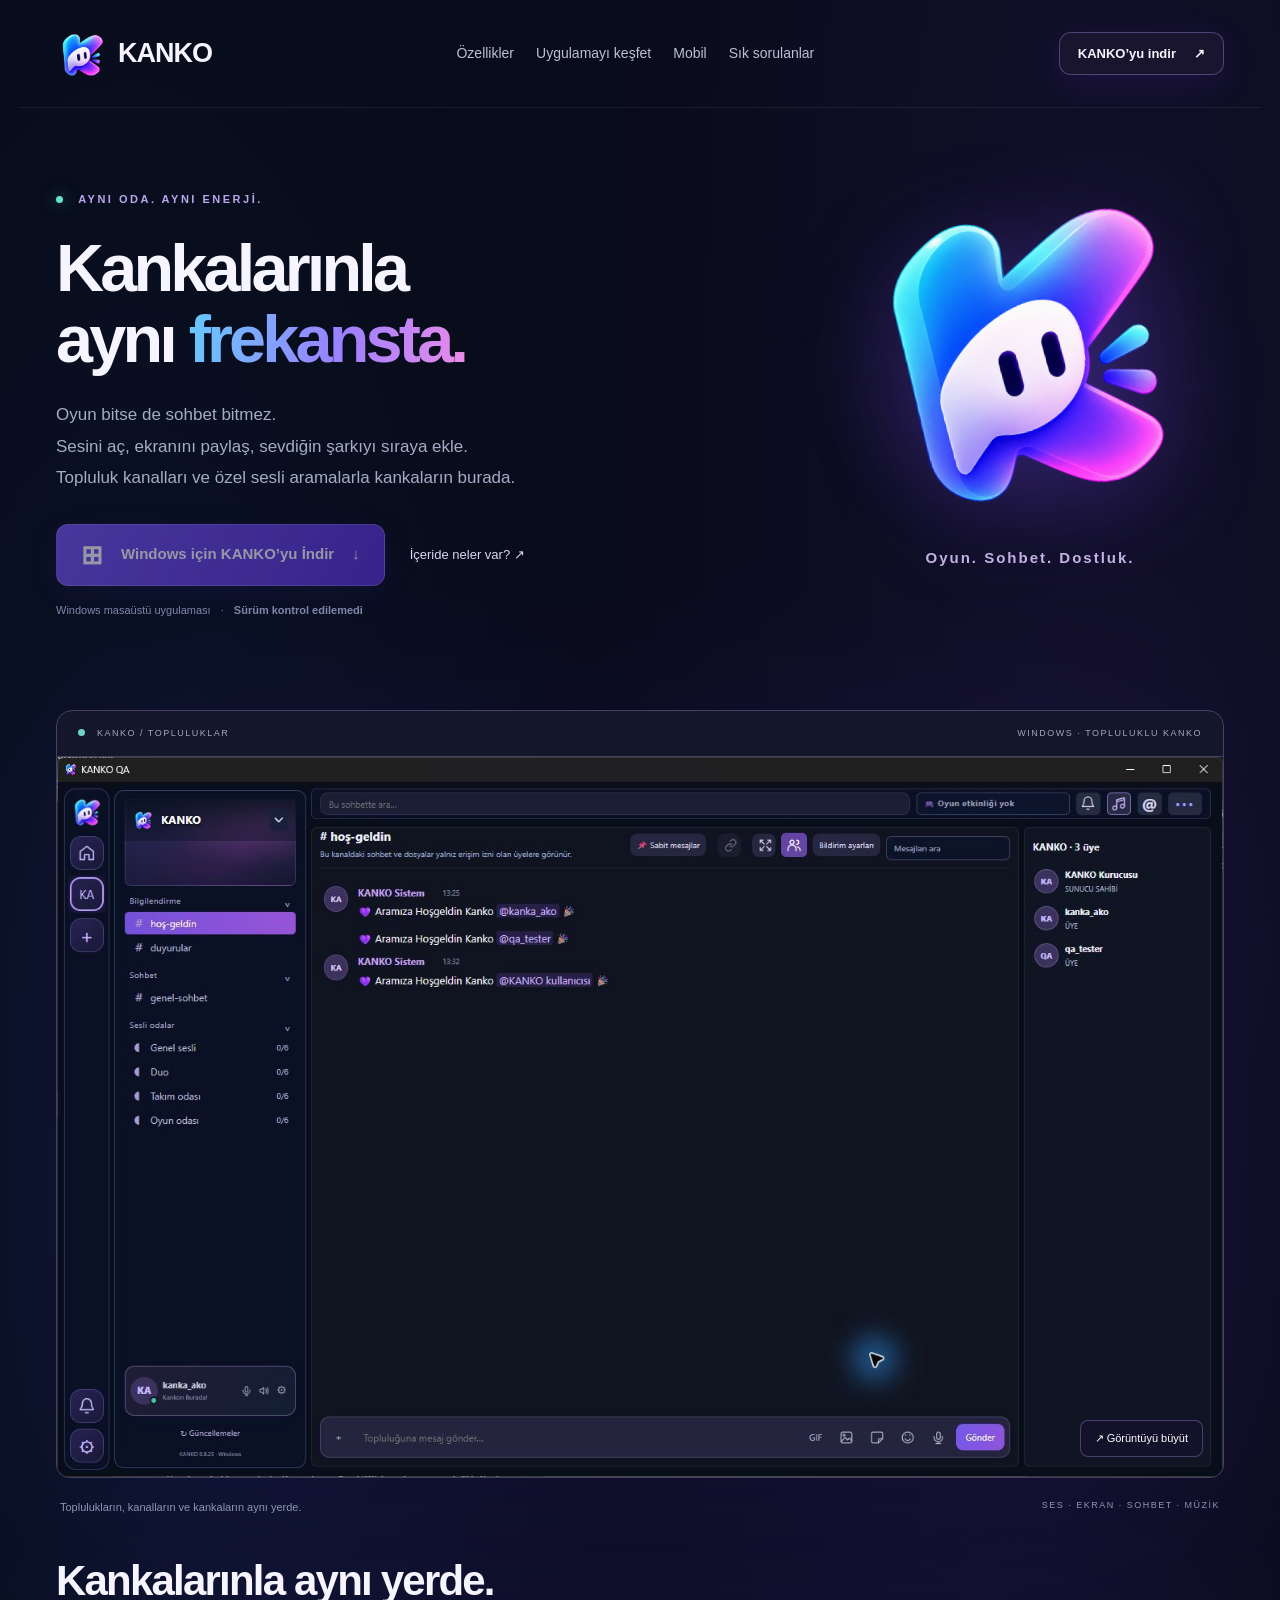
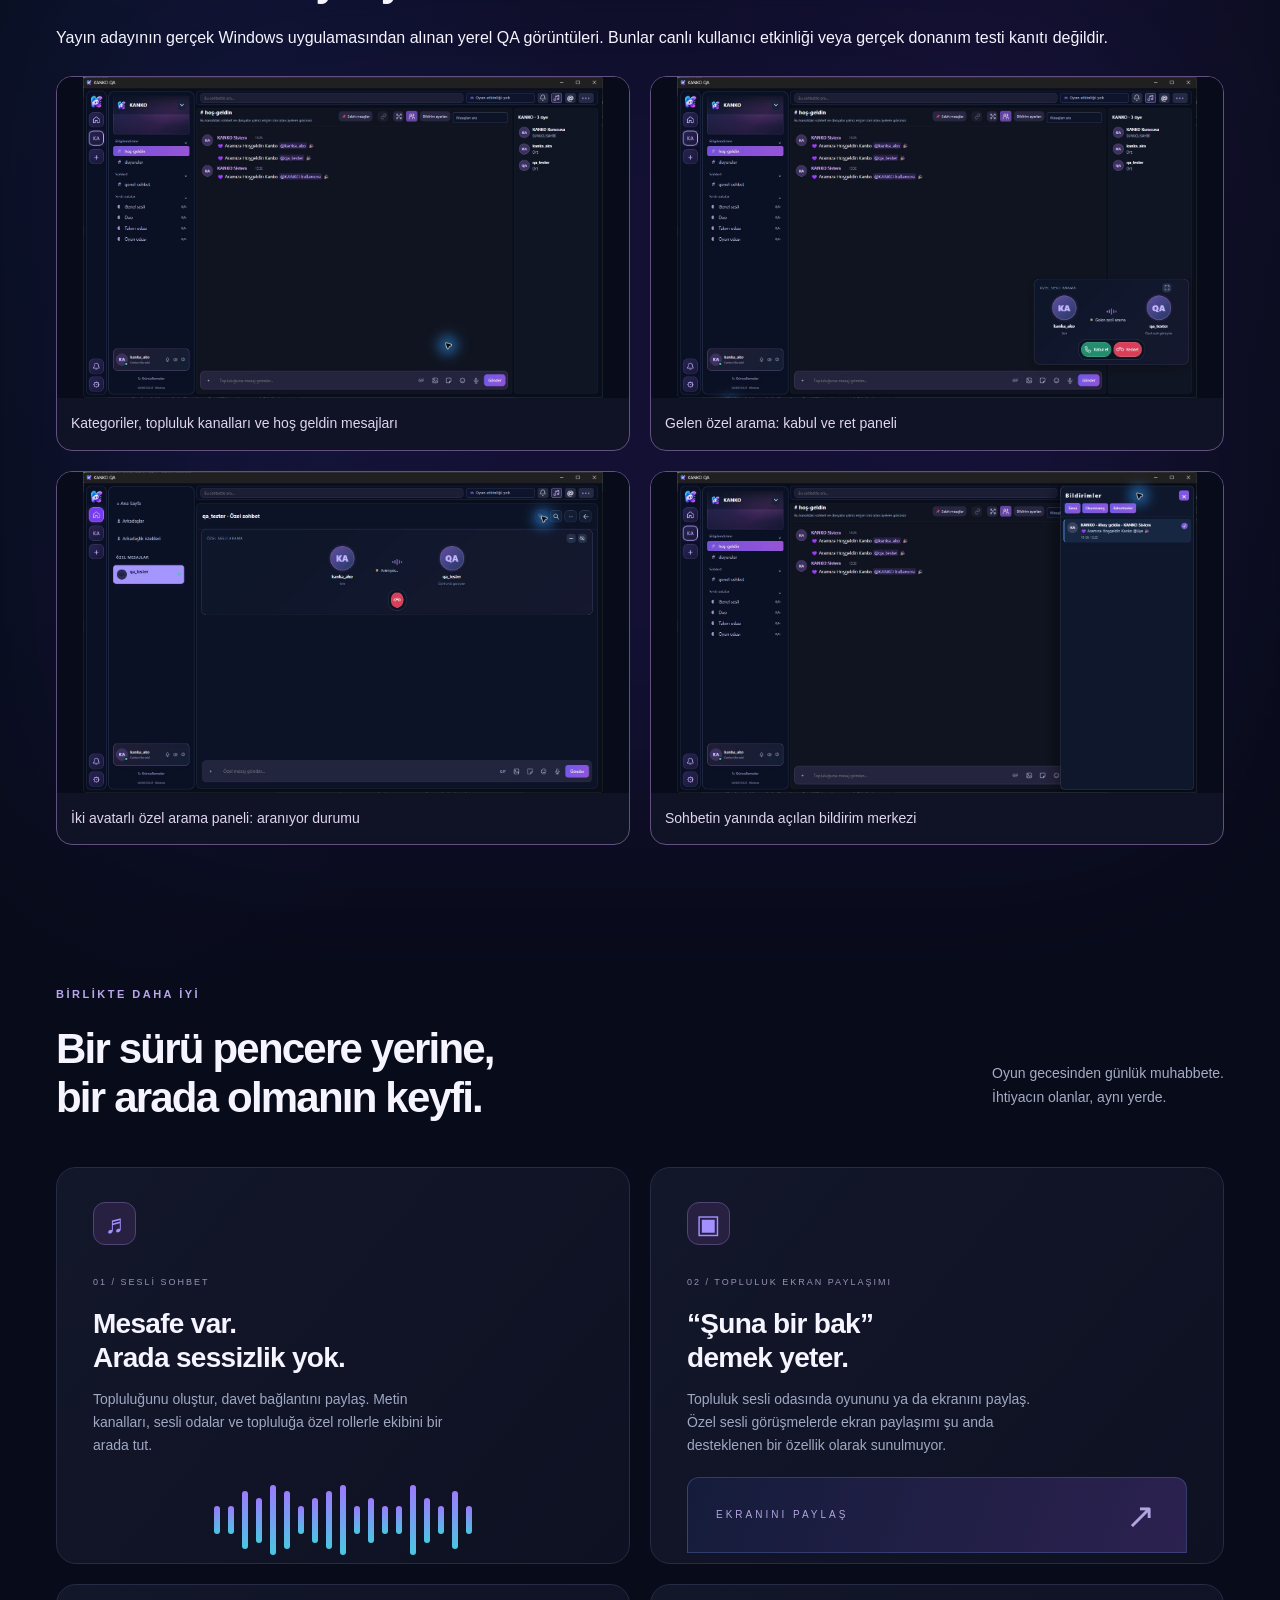
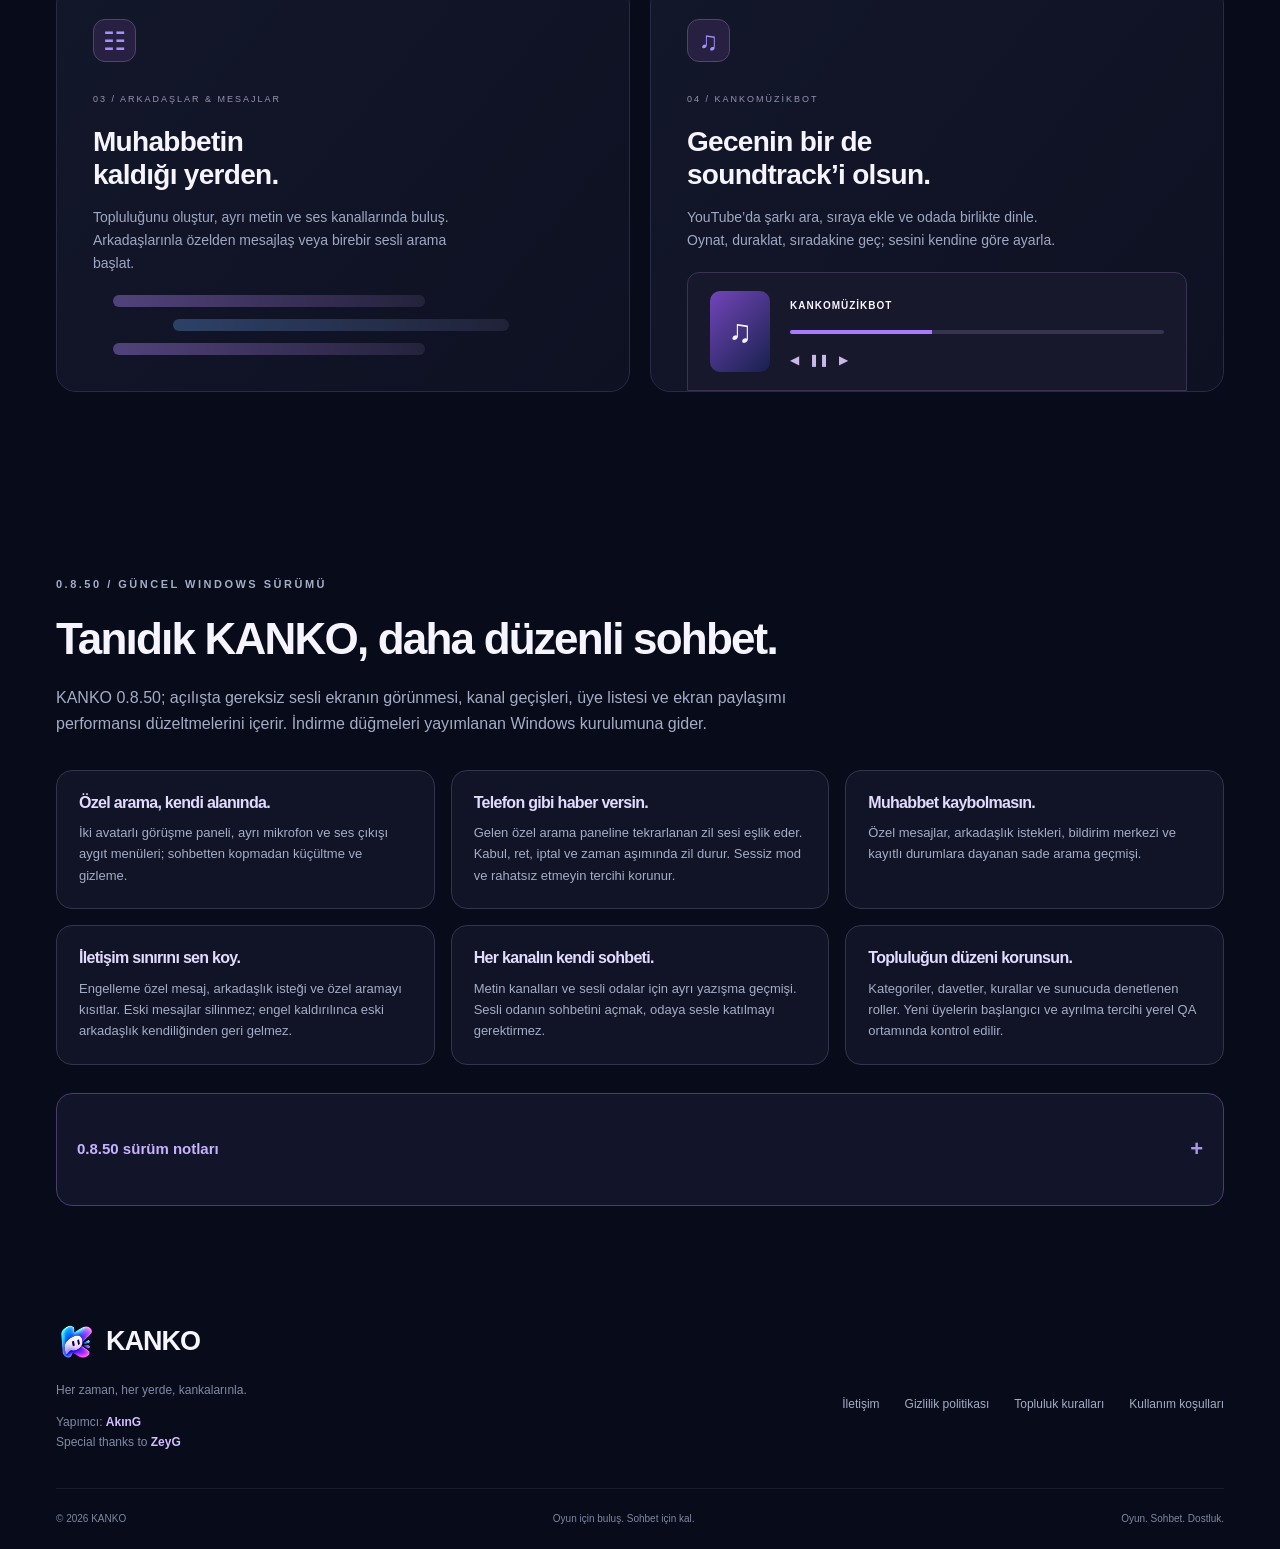
==== commit 609267c0: "Update site for KANKO 0.8.50" ====
--- a/index.html
+++ b/index.html
@@ -1,14 +1 @@
-<!doctype html>
-<html lang="tr"><head><meta charset="utf-8"><meta name="viewport" content="width=device-width,initial-scale=1"><meta name="theme-color" content="#080b19"><meta name="description" content="KANKO ile arkadaşlarınla sesli sohbet et, ekranını paylaş ve birlikte müzik dinle. Windows masaüstü uygulamasını indir."><link rel="canonical" href="https://kankoapp.github.io/"><meta property="og:url" content="https://kankoapp.github.io/"><meta property="og:image" content="https://kankoapp.github.io/logo-hd.png"><title>KANKO — Kankalarınla aynı frekansta.</title><meta property="og:title" content="KANKO — Kankalarınla aynı frekansta."><meta property="og:description" content="Oyun. Sohbet. Dostluk. Arkadaşlarınla buluşacağın Windows uygulaması."><link rel="icon" href="logo-hd.png"><link rel="stylesheet" href="style.css?v=release-live-1"><style>.mobile-section{padding-top:90px;padding-bottom:70px}.mobile-intro{display:grid;grid-template-columns:1fr 1.15fr;align-items:center;gap:40px}.mobile-intro h2{font-size:clamp(32px,4vw,50px);line-height:1.15;margin:22px 0}.mobile-intro p{color:var(--muted)}.coming-badge{display:inline-flex;border:1px solid #9671ff66;border-radius:30px;padding:7px 15px;background:#6542dc22;color:#cebaff;font-size:12px}.mobile-art{margin:0}.mobile-art img{display:block;width:100%;height:auto;border:1px solid #544678;border-radius:24px}.mobile-art figcaption{font-size:11px;color:var(--muted);margin-top:12px;text-align:center}.capability-grid{display:grid;grid-template-columns:repeat(3,minmax(0,1fr));gap:16px;margin-top:32px}.capability-card{border:1px solid #34334e;border-radius:16px;background:#111427;padding:22px;min-width:0}.capability-card h3{font-size:16px;margin:0 0 10px;color:#e3dbff}.capability-card p{font-size:13px;color:var(--muted);margin:0}.capability-heading{font-size:24px;margin-top:48px}.creator-credit strong{color:#d3bcff}.nav nav{gap:22px}@media(max-width:850px){.mobile-intro{grid-template-columns:1fr}.capability-grid{grid-template-columns:repeat(2,minmax(0,1fr))}.mobile-section{padding-top:60px}}@media(max-width:520px){.capability-grid{grid-template-columns:1fr}.mobile-intro{gap:24px}.capability-card{padding:18px}.mobile-section{padding-bottom:40px}.nav nav{gap:12px;font-size:12px}}</style><link rel="stylesheet" href="premium.css"><link rel="stylesheet" href="sharp-visuals.css"><link rel="stylesheet" href="game-examples.css"><link rel="stylesheet" href="candidate.css"></head>
-<body><a class="skip" href="#main">İçeriğe geç</a><header class="nav wrap"><a class="brand" href="#" aria-label="KANKO ana sayfa"><img src="logo-hd.png" alt="" width="52" height="52">KANKO</a><nav aria-label="Ana menü"><a href="#ozellikler">Özellikler</a><a href="#uygulama">Uygulamayı keşfet</a><a href="#mobil">Mobil</a><a href="#sss">Sık sorulanlar</a></nav><a class="button small" href="#indir">KANKO’yu indir <span aria-hidden="true">↗</span></a></header>
-<main id="main"><section class="hero wrap"><div class="eyebrow"><span class="status-dot"></span> AYNI ODA. AYNI ENERJİ.</div><h1>Kankalarınla<br>aynı <em>frekansta.</em></h1><p class="intro">Oyun bitse de sohbet bitmez.<br>Sesini aç, ekranını paylaş, sevdiğin şarkıyı sıraya ekle.<br class="desktop"> Topluluk kanalları ve özel sesli aramalarla kankaların burada.</p><div class="actions"><a class="button download" aria-disabled="true"><span class="windows" aria-hidden="true">⊞</span> Windows için KANKO’yu İndir <span aria-hidden="true">↓</span></a><a class="text-link" href="#uygulama">İçeride neler var? <span aria-hidden="true">↗</span></a></div><p class="release">Windows masaüstü uygulaması <span>·</span> <b data-release-version>v0.8.43</b></p><div class="hero-mark" aria-hidden="true"><img src="logo-hd.png" alt=""><span>Oyun. Sohbet. Dostluk.</span></div></section>
-<section id="uygulama" class="showcase wrap"><div class="preview-top"><span><i></i> KANKO / TOPLULUKLAR</span><span>WINDOWS · TOPLULUKLU KANKO</span></div><button class="screenshot" aria-label="KANKO ekran görüntüsünü büyüt"><img src="assets/candidate-community.png" alt="Güncel KANKO topluluk kanalları ve sesli odası; sentetik test hesapları" width="1444" height="861" fetchpriority="high"><span class="zoom">↗ Görüntüyü büyüt</span></button><div class="preview-bottom"><span>Toplulukların, kanalların ve kankaların aynı yerde.</span><span>SES · EKRAN · SOHBET · MÜZİK</span></div></section>
-<section class="showcase wrap" aria-label="Güncel KANKO ekranları"><h2>Kankalarınla aynı yerde.</h2><p>Yayın adayının gerçek Windows uygulamasından alınan yerel QA görüntüleri. Bunlar canlı kullanıcı etkinliği veya gerçek donanım testi kanıtı değildir.</p><div class="site-theme-gallery"><figure><img src="assets/candidate-community.png" alt="Kategoriler, topluluk kanalları ve hoş geldin mesajları — yerel QA uygulamasından gerçek ekran görüntüsü" width="1446" height="893" loading="lazy"><figcaption>Kategoriler, topluluk kanalları ve hoş geldin mesajları</figcaption></figure><figure><img src="assets/candidate-incoming.jpg" alt="Gelen özel arama: kabul ve ret paneli — yerel QA uygulamasından gerçek ekran görüntüsü" width="1446" height="893" loading="lazy"><figcaption>Gelen özel arama: kabul ve ret paneli</figcaption></figure><figure><img src="assets/candidate-outgoing.png" alt="İki avatarlı özel arama paneli: aranıyor durumu — yerel QA uygulamasından gerçek ekran görüntüsü" width="1446" height="893" loading="lazy"><figcaption>İki avatarlı özel arama paneli: aranıyor durumu</figcaption></figure><figure><img src="assets/candidate-notifications.png" alt="Sohbetin yanında açılan bildirim merkezi — yerel QA uygulamasından gerçek ekran görüntüsü" width="1446" height="893" loading="lazy"><figcaption>Sohbetin yanında açılan bildirim merkezi</figcaption></figure></div></section><section id="ozellikler" class="features wrap"><div class="section-heading"><p class="eyebrow">BİRLİKTE DAHA İYİ</p><h2>Bir sürü pencere yerine,<br>bir arada olmanın keyfi.</h2><p>Oyun gecesinden günlük muhabbete.<br>İhtiyacın olanlar, aynı yerde.</p></div><div class="feature-grid"><article class="feature voice"><div class="icon" aria-hidden="true">♬</div><span class="number">01 / SESLİ SOHBET</span><h3>Mesafe var.<br>Arada sessizlik yok.</h3><p>Topluluğunu oluştur, davet bağlantını paylaş. Metin kanalları, sesli odalar ve topluluğa özel rollerle ekibini bir arada tut.</p><div class="wave" aria-hidden="true"><i></i><i></i><i></i><i></i><i></i><i></i><i></i><i></i><i></i><i></i><i></i><i></i><i></i><i></i><i></i><i></i><i></i><i></i><i></i></div></article><article class="feature"><div class="icon" aria-hidden="true">▣</div><span class="number">02 / TOPLULUK EKRAN PAYLAŞIMI</span><h3>“Şuna bir bak”<br>demek yeter.</h3><p>Topluluk sesli odasında oyununu ya da ekranını paylaş. Özel sesli görüşmelerde ekran paylaşımı şu anda desteklenen bir özellik olarak sunulmuyor.</p><div class="mini-art screen-art" aria-hidden="true"><span>EKRANINI PAYLAŞ</span><div>↗</div></div></article><article class="feature"><div class="icon" aria-hidden="true">☷</div><span class="number">03 / ARKADAŞLAR & MESAJLAR</span><h3>Muhabbetin<br>kaldığı yerden.</h3><p>Topluluğunu oluştur, ayrı metin ve ses kanallarında buluş. Arkadaşlarınla özelden mesajlaş veya birebir sesli arama başlat.</p><div class="mini-art chat-art" aria-hidden="true"><b></b><b></b><b></b></div></article><article class="feature music"><div class="icon" aria-hidden="true">♫</div><span class="number">04 / KANKOMÜZİKBOT</span><h3>Gecenin bir de<br>soundtrack’i olsun.</h3><p>YouTube’da şarkı ara, sıraya ekle ve odada birlikte dinle. Oynat, duraklat, sıradakine geç; sesini kendine göre ayarla.</p><div class="music-art" aria-hidden="true"><span>♫</span><div><b>KANKOMÜZİKBOT</b><div class="progress"></div><small>◀ &nbsp; ❚❚ &nbsp; ▶</small></div></div></article></div></section>
-<section class="wrap candidate-section" id="yayin-adayi"><p class="eyebrow">0.8.43 / GÜNCEL WINDOWS SÜRÜMÜ</p><h2>Tanıdık KANKO, daha düzenli sohbet.</h2><p>KANKO 0.8.43; açılışta gereksiz sesli ekranın görünmesi, kanal geçişleri, üye listesi ve ekran paylaşımı performansı düzeltmelerini içerir. İndirme düğmeleri yayımlanan Windows kurulumuna gider.</p><div class="capability-grid"><article class="capability-card"><h3>Özel arama, kendi alanında.</h3><p>İki avatarlı görüşme paneli, ayrı mikrofon ve ses çıkışı aygıt menüleri; sohbetten kopmadan küçültme ve gizleme.</p></article><article class="capability-card"><h3>Telefon gibi haber versin.</h3><p>Gelen özel arama paneline tekrarlanan zil sesi eşlik eder. Kabul, ret, iptal ve zaman aşımında zil durur. Sessiz mod ve rahatsız etmeyin tercihi korunur.</p></article><article class="capability-card"><h3>Muhabbet kaybolmasın.</h3><p>Özel mesajlar, arkadaşlık istekleri, bildirim merkezi ve kayıtlı durumlara dayanan sade arama geçmişi.</p></article><article class="capability-card"><h3>İletişim sınırını sen koy.</h3><p>Engelleme özel mesaj, arkadaşlık isteği ve özel aramayı kısıtlar. Eski mesajlar silinmez; engel kaldırılınca eski arkadaşlık kendiliğinden geri gelmez.</p></article><article class="capability-card"><h3>Her kanalın kendi sohbeti.</h3><p>Metin kanalları ve sesli odalar için ayrı yazışma geçmişi. Sesli odanın sohbetini açmak, odaya sesle katılmayı gerektirmez.</p></article><article class="capability-card"><h3>Topluluğun düzeni korunsun.</h3><p>Kategoriler, davetler, kurallar ve sunucuda denetlenen roller. Yeni üyelerin başlangıcı ve ayrılma tercihi yerel QA ortamında kontrol edilir.</p></article></div><details class="candidate-notes"><summary>0.8.43 sürüm notları</summary><ul><li>Yenilenen topluluk ve özel mesaj panelleri.</li><li>Gelen arama paneliyle birlikte tekrarlanan zil sesi ve arama bitince temizleme.</li><li>Ayrı aygıt menüleri, görüşme küçültme, gizleme ve aktif görüşmeye geri dönüş.</li><li>Bildirim merkezi, kayıtlı arama geçmişi ve engelleme kontrolleri.</li><li>Kurallar ve kullanım koşulları pencerelerinin katmanlama düzeltmesi.</li></ul><p>Mevcut hesaplar ve topluluk sahiplikleri korunur. Gerçek ownerId doğrulaması tamamlanmadı. Ekip başına 30 profil ve topluluk başına 200 üye sınırı bu sürümde korunur.</p></details></section><section id="oyun-algilama" class="wrap game-examples"><p class="eyebrow">OYUNDAYKEN DE BİRLİKTE</p><h2>Oyununu kankaların görsün.</h2><p>Desteklenen Windows oyunları algılandığında oyun durumunu profilinde gösterebilirsin. Görünürlüğü ayarlardan kontrol edersin.</p><div class="game-example-grid"><article><span>ÖRNEK DURUM</span><strong>League of Legends</strong><p>İstemci / oyun durumu</p></article><article><span>ÖRNEK DURUM</span><strong>VALORANT</strong><p>Oyunda</p></article><article><span>ÖRNEK DURUM</span><strong>Counter-Strike 2</strong><p>Oyunda</p></article></div><small>Bu kartlar desteklenen oyun durumlarının örnekleridir; canlı kullanıcı etkinliği göstermez.</small></section><section id="durumlar" class="presence-section wrap"><div class="presence-copy"><p class="eyebrow">DURUMUN DA SENİN GİBİ OLSUN</p><h2>Bazen oyundasın.<br>Bazen çay molasında.</h2><p>Her an konuşacak hâlin olmayabilir.<br>Kankaların nasıl olduğunu bir bakışta anlasın.</p><div class="presence-preview" aria-live="polite"><div class="presence-mascot"><img src="logo-hd.png" width="74" height="74" alt=""><i id="preview-dot"></i></div><div><span class="presence-caption">DURUM ÖNİZLEMESİ</span><strong id="preview-label">Kankon Burada!</strong><small id="preview-hint">Çevrimiçi</small></div></div><p class="presence-note">Etiketlere dokun, kendi frekansını seç.</p></div><div class="presence-options" aria-label="KANKO durum etiketi önizlemesi"><button class="presence-choice selected" data-status="online" aria-pressed="true"><span class="presence-symbol">●</span><span><strong>Kankon Burada!</strong><small>Çevrimiçi</small></span><span class="presence-emoji" aria-hidden="true">✌️</span></button><button class="presence-choice" data-status="idle" aria-pressed="false"><span class="presence-symbol">◐</span><span><strong>Bi’ Çay Koyup Geliyorum</strong><small>Boşta</small></span><span class="presence-emoji" aria-hidden="true">☕</span></button><button class="presence-choice" data-status="away" aria-pressed="false"><span class="presence-symbol">↗</span><span><strong>Dışarıdayım</strong><small>Uzakta</small></span><span class="presence-emoji" aria-hidden="true">🌤️</span></button><button class="presence-choice" data-status="dnd" aria-pressed="false"><span class="presence-symbol">⊖</span><span><strong>Darlama Kanka!</strong><small>Rahatsız etmeyin</small></span><span class="presence-emoji" aria-hidden="true">⛔</span></button><button class="presence-choice" data-status="invisible" aria-pressed="false"><span class="presence-symbol">○</span><span><strong>Ben Buralarda Yokum</strong><small>Görünmez</small></span><span class="presence-emoji" aria-hidden="true">👻</span></button><p class="presence-footnote">Görünmez olsan da katıldığın ses odasında görünürsün.</p></div></section>
-<section class="steps wrap"><div><p class="eyebrow">BULUŞMAK BU KADAR KOLAY</p><h2>Plan belli.<br>Kankolar geliyor.</h2></div><ol><li><span>01</span><div><h3>KANKO’yu indir.</h3><p>Windows uygulamasını bilgisayarına kur.</p></div></li><li><span>02</span><div><h3>Odanı aç, linkini paylaş.</h3><p>Davet bağlantısını arkadaşlarına gönder.</p></div></li><li><span>03</span><div><h3>Gerisi muhabbet.</h3><p>Konuş, ekranını paylaş, birlikte müzik dinle.</p></div></li></ol></section>
-<section class="wrap mobile-section" id="tum-ozellikler"><p class="eyebrow">WINDOWS UYGULAMASINDA</p><h2>Muhabbetin bütün parçaları.</h2><p>KANKO’da bugün kullanabileceğin özellikler.</p><div class="windows-gallery"><figure><img src="assets/candidate-community.png" alt="Kategoriler, topluluk kanalları ve hoş geldin mesajları — yerel QA uygulamasından gerçek ekran görüntüsü" width="1446" height="893" loading="lazy"><figcaption>Kategoriler, topluluk kanalları ve hoş geldin mesajları</figcaption></figure></div><h3 id="gorunum" class="theme-gallery-heading">KANKO’nun bütün temaları</h3><p class="theme-gallery-description">Görsele dokun, temayı tam boyutta incele.</p><div class="site-theme-gallery" aria-label="KANKO görsel tema önizlemeleri"><figure><img src="assets/theme-default.svg" alt="KANKO Varsayılan lacivert kale ve gece teması" loading="lazy" width="1600" height="900"><figcaption>KANKO · Varsayılan</figcaption></figure><figure><img src="assets/theme-city.png" alt="KANKO maskotlu Kanka Molası teması" loading="lazy" width="1672" height="941"><figcaption>Kanka Molası</figcaption></figure><figure><img src="assets/theme-neon.png" alt="KANKO Neon Sokak teması" loading="lazy" width="1672" height="941"><figcaption>Neon Sokak</figcaption></figure><figure><img src="assets/theme-space.png" alt="KANKO Uzay Muhabbeti teması" loading="lazy" width="1672" height="941"><figcaption>Uzay Muhabbeti</figcaption></figure><figure><img src="assets/theme-zeyg.png" alt="Lila ve pembe şakayıklarla ZeyG Special teması" loading="lazy" width="1672" height="941"><figcaption>ZeyG Special</figcaption></figure></div><details class="desktop-more"><summary>Tüm Windows özelliklerini keşfet</summary><div class="capability-grid"><article class="capability-card"><h3>Ses odaları ve arkadaşlar</h3><p>Kalıcı ses odaları, davet bağlantıları, arkadaş istekleri ve özel mesajlar. Kısa bağlantı kesintilerinde otomatik yeniden katılma.</p></article><article class="capability-card"><h3>Ekranını paylaş, birlikte izle</h3><p>Katılımcı kartından yayını aç; geniş izleme veya tam ekran kullan. Yayın sesi ve paylaşım kalitesini ayarla.</p></article><article class="capability-card"><h3>KANKOMÜZİKBOT</h3><p>Sağdaki panelden YouTube’da şarkı ara, kuyruğa ekle, oynat veya duraklat; önceki ve sonraki şarkıya geç. Paneli gizlesen de müzik devam eder.</p></article><article class="capability-card"><h3>Mesaj, fotoğraf, dosya, ses kaydı</h3><p>Oda sohbetinde veya özel mesajlarda yazış, fotoğraf ve dosya gönder, ses kaydı paylaş. Sohbet geçmişini gerektiğinde temizle.</p></article><article class="capability-card"><h3>Sesin kontrolü sende</h3><p>Giriş/çıkış cihazı, mikrofon giriş düzeyi ve kişisel ses kontrolleri. Arkadaşını sessize al veya sesini %0–200 arasında ayarla; tercihler kaydedilir.</p></article><article class="capability-card"><h3>Kendi KANKO’n, kendi tarzın</h3><p>Profil fotoğrafı, hareketli görseller, banner ve çerçeveler; durum etiketleri, hazır temalar ve kendi arka planını yükleme.</p></article><article class="capability-card"><h3>Muhabbete biraz eğlence</h3><p>Soundboard ses efektleri, kişisel efekt ses düzeyi ve odaya katılma/ayrılma bildirim sesleri.</p></article><article class="capability-card"><h3>Oyun etkinliği</h3><p>Desteklenen Windows oyunları otomatik algılanır. Oynadığın oyunu uygulamada göster; algılama oyuna göre değişebilir.</p></article><article class="capability-card"><h3>Güncel kal</h3><p>Yeni sürüm bildirimi, uygulama içinde sürüm notları ve indirip yeniden başlatma akışı. Windows güncellemeleri uygulama üzerinden alınır.</p></article></div></details></section><section class="wrap mobile-section premium-mobile sharp-mobile" id="mobil"><div class="mobile-heading"><span class="coming-badge">YAKINDA</span><h2>KANKO <em>cebine geliyor.</em></h2><p>Kankalarınla her yerde aynı frekansta.</p><span class="mobile-slogan">Oyun. Sohbet. Dostluk.</span></div><div class="phone-gallery" aria-label="Üç mobil arayüz konsepti"><article class="concept-phone"><div class="phone-notch"></div><div class="phone-time" aria-hidden="true">9:41 <span>▮▮▮ &nbsp; ▰</span></div><div class="phone-brand"><img src="logo-hd.png" alt="">KANKO</div><div class="phone-heading">◉ &nbsp; Genel sohbet<small>Sesli oda konsepti</small></div><div class="concept-room"><span class="concept-avatar speaking"><img src="logo-hd.png" alt="">AKO</span><span class="concept-avatar speaking"><img src="logo-hd.png" alt="">YECODEL</span><span class="concept-avatar crowned"><img src="logo-hd.png" alt="">AYBO</span></div><div class="concept-controls" aria-hidden="true"><span>▣</span><span>♩</span><span>♬</span><span class="hangup">☎</span></div><div class="phone-summary">◉ &nbsp; Aynı oda. Aynı enerji.</div><div class="phone-home"></div><p class="phone-caption">01 / SESLİ ODA</p></article><article class="concept-phone"><div class="phone-notch"></div><div class="phone-time" aria-hidden="true">9:41 <span>▮▮▮ &nbsp; ▰</span></div><div class="phone-heading">‹ &nbsp; Genel sohbet<small>AKO · YECODEL · AYBO</small></div><div class="concept-messages"><div><b>AKO <time>21:14</time></b><p>Kanka oyuna giriyor musunuz?</p></div><div><b>YECODEL <time>21:15</time></b><p>5 dk’ya geliyorum, sesi açın 🎧</p></div><div><b>AYBO <time>21:16</time></b><p>Tamam ben de açtım, siz başlayın.</p></div><div><b>AKO <time>21:17</time></b><p>Tamamdır 🙌</p></div><div><b>YECODEL <time>21:18</time></b><p>Hadi hadi 🔥</p></div></div><div class="concept-compose" aria-hidden="true">＋ <span>Mesaj yaz…</span> ☺ <i>➤</i></div><div class="phone-home"></div><p class="phone-caption">02 / ARKADAŞ SOHBETİ</p></article><article class="concept-phone"><div class="phone-notch"></div><div class="phone-time" aria-hidden="true">9:41 <span>▮▮▮ &nbsp; ▰</span></div><div class="phone-heading"><em>♫</em> KANKOMÜZİKBOT<small>Gecenin ritmi cebinde.</small></div><img class="concept-cover" src="assets/theme-neon.png" alt="KANKO neon gece teması"><h3 class="concept-track">Kanka gecesi<small>Müzik oynatıcı konsepti</small></h3><div class="concept-progress"><i></i></div><div class="concept-times"><span>1:24</span><span>3:41</span></div><div class="concept-player" aria-hidden="true">◀ <span>❚❚</span> ▶</div><div class="concept-search" aria-hidden="true">⌕ &nbsp; YouTube’da şarkı ara…</div><div class="concept-queue"><strong>Sıradaki şarkılar</strong><p>♫ &nbsp; Şarkı kuyruğun</p><p>♫ &nbsp; Birlikte dinleme</p></div><div class="phone-home"></div><p class="phone-caption">03 / KANKOMÜZİKBOT</p></article></div><p class="concept-disclaimer">Mobil tasarım konsepti · Mobil sürüm henüz yayımlanmadı.<br>Bu maketler gerçek mobil uygulama ekran görüntüsü değildir.</p><h3 class="capability-heading">Mobil için planlananlar</h3><div class="mobile-feature-strip"><div>♩ <strong>Sesli sohbet</strong><span>Kankalarınla her yerde.</span></div><div>▣ <strong>Ekran paylaşımı</strong><span>Birlikte izle, birlikte paylaş.</span></div><div>♫ <strong>KANKOMÜZİKBOT</strong><span>Şarkı ara, sıraya ekle.</span></div><div>☷ <strong>Arkadaşlar & mesajlar</strong><span>Fotoğraf, dosya ve ses kaydı.</span></div></div><details class="mobile-more"><summary>Diğer planlanan mobil özellikler</summary><p>Profil fotoğrafları, banner ve çerçeveler, durum etiketleri, kişiselleştirme ve bildirim ayarları. Ekran paylaşımı cihaz desteğine bağlıdır. Çıkış tarihi ve desteklenen platformlar daha sonra duyurulacak.</p></details></section><section id="sss" class="faq wrap"><div><p class="eyebrow">AKLINDA KALMASIN</p><h2>Sık sorulanlar.</h2><p>İlk buluşmadan önce<br>merak edebileceklerin.</p></div><div class="questions"><details><summary>KANKO hangi cihazlarda çalışıyor?</summary><p>KANKO şu anda Windows masaüstü uygulaması olarak sunuluyor. Bu siteyi telefonundan da inceleyebilirsin; mobil uygulama indirmesi sunmuyoruz.</p></details><details><summary>Arkadaşlarımı nasıl davet ederim?</summary><p>Uygulamada bir oda oluşturup davet bağlantısını kopyalayarak arkadaşlarına gönderebilirsin. Arkadaşlarının da Windows uygulamasını kurması gerekir.</p></details><details><summary>Müzik botunu nasıl kullanırım?</summary><p>Odaya katıldıktan sonra KANKOMÜZİKBOT panelindeki YouTube arama alanından şarkı bulup sıraya ekleyebilirsin. Oynatma kontrolleri ve kişisel ses ayarı panelde bulunur. YouTube kaynaklı erişim ve oynatma sınırlamaları geçerlidir.</p></details><details><summary>İndirdiğim dosya nereden geliyor?</summary><p>İndirme butonu, geliştiricinin GitHub Releases sayfasında yayımlanan en son yayımlanmış KANKO Windows kurulum dosyasına gider. Yenilikleri aşağıdaki sürüm notları penceresinden görebilirsin.</p></details><details><summary>Yeni sürümleri nasıl yüklerim?</summary><p>Uygulamadaki Güncellemeler bölümünden yeni sürümleri kontrol edebilirsin. Güncelleme hazır olduğunda uygulamadaki yeniden başlatma seçeneğini kullanabilirsin. Aktif görüşme sırasında kurulum ertelenir; uygulama açık onayın olmadan kapanmaz.</p></details></div></section>
-<section id="indir" class="download-section wrap"><div class="download-glow"></div><img src="logo-hd.png" width="110" height="110" alt="KANKO maskotu" loading="lazy"><p class="eyebrow">OYUN. SOHBET. DOSTLUK.</p><h2>Bu akşam nerede?<br><em>KANKO’da.</em></h2><p>Bir oda aç. Kankalarını çağır. İyi vakit geçir.</p><a class="button download" aria-disabled="true">⊞ &nbsp; Windows için KANKO’yu İndir <span aria-hidden="true">↓</span></a><button class="release-notes" type="button" aria-haspopup="dialog" aria-controls="releaseDialog">v0.8.43 · Sürüm notlarını gör</button></section></main>
-<footer class="wrap"><div><a class="brand" href="#"><img src="logo-hd.png" width="40" height="40" alt="">KANKO</a><p>Her zaman, her yerde, kankalarınla.</p><p class="creator-credit">Yapımcı: <strong>AkınG</strong><br>Special thanks to <strong>ZeyG</strong></p></div><div class="footer-links"><a href="iletisim.html">İletişim</a><a href="gizlilik.html">Gizlilik politikası</a><a href="topluluk-kurallari.html">Topluluk kuralları</a><a href="kosullar.html">Kullanım koşulları</a></div><div class="footer-bottom"><span>© 2026 KANKO</span><span>Oyun için buluş. Sohbet için kal.</span><span>Oyun. Sohbet. Dostluk.</span></div></footer>
-<dialog id="lightbox"><button class="close" aria-label="Kapat">×</button><img src="assets/candidate-community.png" alt="KANKO topluluklu Windows arayüzü; sentetik test hesapları"></dialog><dialog id="info"><button class="close" aria-label="Kapat">×</button><div id="info-content"></div></dialog><dialog id="releaseDialog" aria-labelledby="releaseTitle"><button class="close" aria-label="Sürüm notlarını kapat">×</button><p class="eyebrow">KANKO / YENİLİKLER</p><h2 id="releaseTitle">KANKO 0.8.43</h2><p class="release-subtitle">Topluluklar ve özel sesli aramalar</p><ul class="release-list" aria-live="polite"><li>Topluluklar, metin kanalları ve sesli odalar.</li><li>Modern birebir özel sesli aramalar ve yeniden bağlanma düzeltmesi.</li><li>Sesli odaya eşzamanlı katılımda 4003 düzeltmesi.</li><li>Mesaj geçmişi, roller ve mevcut hesap verilerinin korunması.</li></ul><p id="releaseStatus" role="status" class="small"></p><button class="button release-retry" type="button" hidden>Tekrar kontrol et</button><button class="button release-done" type="button">Tamam</button></dialog><script src="site.js?v=0.8.43"></script><script src="visual-gallery.js"></script></body></html>
-
-
+<!doctype html><html lang="tr"><head><meta charset="utf-8"><meta name="viewport" content="width=device-width,initial-scale=1"><meta name="theme-color" content="#080b19"><meta name="description" content="KANKO ile arkadaşlarınla sesli sohbet et, ekranını paylaş ve birlikte müzik dinle. Windows masaüstü uygulamasını indir."><link rel="canonical" href="https://kankoapp.github.io/"><meta property="og:url" content="https://kankoapp.github.io/"><meta property="og:image" content="https://kankoapp.github.io/logo-hd.png"><title>KANKO — Kankalarınla aynı frekansta.</title><meta property="og:title" content="KANKO — Kankalarınla aynı frekansta."><meta property="og:description" content="Oyun. Sohbet. Dostluk. Arkadaşlarınla buluşacağın Windows uygulaması."><link rel="icon" href="logo-hd.png"><link rel="stylesheet" href="style.css?v=release-live-1"><style>.mobile-section{padding-top:90px;padding-bottom:70px}.mobile-intro{display:grid;grid-template-columns:1fr 1.15fr;align-items:center;gap:40px}.mobile-intro h2{font-size:clamp(32px,4vw,50px);line-height:1.15;margin:22px 0}.mobile-intro p{color:var(--muted)}.coming-badge{display:inline-flex;border:1px solid #9671ff66;border-radius:30px;padding:7px 15px;background:#6542dc22;color:#cebaff;font-size:12px}.mobile-art{margin:0}.mobile-art img{display:block;width:100%;height:auto;border:1px solid #544678;border-radius:24px}.mobile-art figcaption{font-size:11px;color:var(--muted);margin-top:12px;text-align:center}.capability-grid{display:grid;grid-template-columns:repeat(3,minmax(0,1fr));gap:16px;margin-top:32px}.capability-card{border:1px solid #34334e;border-radius:16px;background:#111427;padding:22px;min-width:0}.capability-card h3{font-size:16px;margin:0 0 10px;color:#e3dbff}.capability-card p{font-size:13px;color:var(--muted);margin:0}.capability-heading{font-size:24px;margin-top:48px}.creator-credit strong{color:#d3bcff}.nav nav{gap:22px}@media(max-width:850px){.mobile-intro{grid-template-columns:1fr}.capability-grid{grid-template-columns:repeat(2,minmax(0,1fr))}.mobile-section{padding-top:60px}}@media(max-width:520px){.capability-grid{grid-template-columns:1fr}.mobile-intro{gap:24px}.capability-card{padding:18px}.mobile-section{padding-bottom:40px}.nav nav{gap:12px;font-size:12px}}</style><link rel="stylesheet" href="premium.css"><link rel="stylesheet" href="sharp-visuals.css"><link rel="stylesheet" href="game-examples.css"><link rel="stylesheet" href="candidate.css"></head><body><a class="skip" href="#main">İçeriğe geç</a><header class="nav wrap"><a class="brand" href="#" aria-label="KANKO ana sayfa"><img src="logo-hd.png" alt="" width="52" height="52">KANKO</a><nav aria-label="Ana menü"><a href="#ozellikler">Özellikler</a><a href="#uygulama">Uygulamayı keşfet</a><a href="#mobil">Mobil</a><a href="#sss">Sık sorulanlar</a></nav><a class="button small" href="#indir">KANKO’yu indir <span aria-hidden="true">↗</span></a></header><main id="main"><section class="hero wrap"><div class="eyebrow"><span class="status-dot"></span> AYNI ODA. AYNI ENERJİ.</div><h1>Kankalarınla<br>aynı <em>frekansta.</em></h1><p class="intro">Oyun bitse de sohbet bitmez.<br>Sesini aç, ekranını paylaş, sevdiğin şarkıyı sıraya ekle.<br class="desktop"> Topluluk kanalları ve özel sesli aramalarla kankaların burada.</p><div class="actions"><a class="button download" aria-disabled="true"><span class="windows" aria-hidden="true">⊞</span> Windows için KANKO’yu İndir <span aria-hidden="true">↓</span></a><a class="text-link" href="#uygulama">İçeride neler var? <span aria-hidden="true">↗</span></a></div><p class="release">Windows masaüstü uygulaması <span>·</span> <b data-release-version>v0.8.50</b></p><div class="hero-mark" aria-hidden="true"><img src="logo-hd.png" alt=""><span>Oyun. Sohbet. Dostluk.</span></div></section><section id="uygulama" class="showcase wrap"><div class="preview-top"><span><i></i> KANKO / TOPLULUKLAR</span><span>WINDOWS · TOPLULUKLU KANKO</span></div><button class="screenshot" aria-label="KANKO ekran görüntüsünü büyüt"><img src="assets/candidate-community.png" alt="Güncel KANKO topluluk kanalları ve sesli odası; sentetik test hesapları" width="1444" height="861" fetchpriority="high"><span class="zoom">↗ Görüntüyü büyüt</span></button><div class="preview-bottom"><span>Toplulukların, kanalların ve kankaların aynı yerde.</span><span>SES · EKRAN · SOHBET · MÜZİK</span></div></section><section class="showcase wrap" aria-label="Güncel KANKO ekranları"><h2>Kankalarınla aynı yerde.</h2><p>Yayın adayının gerçek Windows uygulamasından alınan yerel QA görüntüleri. Bunlar canlı kullanıcı etkinliği veya gerçek donanım testi kanıtı değildir.</p><div class="site-theme-gallery"><figure><img src="assets/candidate-community.png" alt="Kategoriler, topluluk kanalları ve hoş geldin mesajları — yerel QA uygulamasından gerçek ekran görüntüsü" width="1446" height="893" loading="lazy"><figcaption>Kategoriler, topluluk kanalları ve hoş geldin mesajları</figcaption></figure><figure><img src="assets/candidate-incoming.jpg" alt="Gelen özel arama: kabul ve ret paneli — yerel QA uygulamasından gerçek ekran görüntüsü" width="1446" height="893" loading="lazy"><figcaption>Gelen özel arama: kabul ve ret paneli</figcaption></figure><figure><img src="assets/candidate-outgoing.png" alt="İki avatarlı özel arama paneli: aranıyor durumu — yerel QA uygulamasından gerçek ekran görüntüsü" width="1446" height="893" loading="lazy"><figcaption>İki avatarlı özel arama paneli: aranıyor durumu</figcaption></figure><figure><img src="assets/candidate-notifications.png" alt="Sohbetin yanında açılan bildirim merkezi — yerel QA uygulamasından gerçek ekran görüntüsü" width="1446" height="893" loading="lazy"><figcaption>Sohbetin yanında açılan bildirim merkezi</figcaption></figure></div></section><section id="ozellikler" class="features wrap"><div class="section-heading"><p class="eyebrow">BİRLİKTE DAHA İYİ</p><h2>Bir sürü pencere yerine,<br>bir arada olmanın keyfi.</h2><p>Oyun gecesinden günlük muhabbete.<br>İhtiyacın olanlar, aynı yerde.</p></div><div class="feature-grid"><article class="feature voice"><div class="icon" aria-hidden="true">♬</div><span class="number">01 / SESLİ SOHBET</span><h3>Mesafe var.<br>Arada sessizlik yok.</h3><p>Topluluğunu oluştur, davet bağlantını paylaş. Metin kanalları, sesli odalar ve topluluğa özel rollerle ekibini bir arada tut.</p><div class="wave" aria-hidden="true"><i></i><i></i><i></i><i></i><i></i><i></i><i></i><i></i><i></i><i></i><i></i><i></i><i></i><i></i><i></i><i></i><i></i><i></i><i></i></div></article><article class="feature"><div class="icon" aria-hidden="true">▣</div><span class="number">02 / TOPLULUK EKRAN PAYLAŞIMI</span><h3>“Şuna bir bak”<br>demek yeter.</h3><p>Topluluk sesli odasında oyununu ya da ekranını paylaş. Özel sesli görüşmelerde ekran paylaşımı şu anda desteklenen bir özellik olarak sunulmuyor.</p><div class="mini-art screen-art" aria-hidden="true"><span>EKRANINI PAYLAŞ</span><div>↗</div></div></article><article class="feature"><div class="icon" aria-hidden="true">☷</div><span class="number">03 / ARKADAŞLAR & MESAJLAR</span><h3>Muhabbetin<br>kaldığı yerden.</h3><p>Topluluğunu oluştur, ayrı metin ve ses kanallarında buluş. Arkadaşlarınla özelden mesajlaş veya birebir sesli arama başlat.</p><div class="mini-art chat-art" aria-hidden="true"><b></b><b></b><b></b></div></article><article class="feature music"><div class="icon" aria-hidden="true">♫</div><span class="number">04 / KANKOMÜZİKBOT</span><h3>Gecenin bir de<br>soundtrack’i olsun.</h3><p>YouTube’da şarkı ara, sıraya ekle ve odada birlikte dinle. Oynat, duraklat, sıradakine geç; sesini kendine göre ayarla.</p><div class="music-art" aria-hidden="true"><span>♫</span><div><b>KANKOMÜZİKBOT</b><div class="progress"></div><small>◀ &nbsp; ❚❚ &nbsp; ▶</small></div></div></article></div></section><section class="wrap candidate-section" id="yayin-adayi"><p class="eyebrow">0.8.50 / GÜNCEL WINDOWS SÜRÜMÜ</p><h2>Tanıdık KANKO, daha düzenli sohbet.</h2><p>KANKO 0.8.50; açılışta gereksiz sesli ekranın görünmesi, kanal geçişleri, üye listesi ve ekran paylaşımı performansı düzeltmelerini içerir. İndirme düğmeleri yayımlanan Windows kurulumuna gider.</p><div class="capability-grid"><article class="capability-card"><h3>Özel arama, kendi alanında.</h3><p>İki avatarlı görüşme paneli, ayrı mikrofon ve ses çıkışı aygıt menüleri; sohbetten kopmadan küçültme ve gizleme.</p></article><article class="capability-card"><h3>Telefon gibi haber versin.</h3><p>Gelen özel arama paneline tekrarlanan zil sesi eşlik eder. Kabul, ret, iptal ve zaman aşımında zil durur. Sessiz mod ve rahatsız etmeyin tercihi korunur.</p></article><article class="capability-card"><h3>Muhabbet kaybolmasın.</h3><p>Özel mesajlar, arkadaşlık istekleri, bildirim merkezi ve kayıtlı durumlara dayanan sade arama geçmişi.</p></article><article class="capability-card"><h3>İletişim sınırını sen koy.</h3><p>Engelleme özel mesaj, arkadaşlık isteği ve özel aramayı kısıtlar. Eski mesajlar silinmez; engel kaldırılınca eski arkadaşlık kendiliğinden geri gelmez.</p></article><article class="capability-card"><h3>Her kanalın kendi sohbeti.</h3><p>Metin kanalları ve sesli odalar için ayrı yazışma geçmişi. Sesli odanın sohbetini açmak, odaya sesle katılmayı gerektirmez.</p></article><article class="capability-card"><h3>Topluluğun düzeni korunsun.</h3><p>Kategoriler, davetler, kurallar ve sunucuda denetlenen roller. Yeni üyelerin başlangıcı ve ayrılma tercihi yerel QA ortamında kontrol edilir.</p></article></div><details class="candidate-notes"><summary>0.8.50 sürüm notları</summary><ul><li>Yenilenen topluluk ve özel mesaj panelleri.</li><li>Gelen arama paneliyle birlikte tekrarlanan zil sesi ve arama bitince temizleme.</li><li>Ayrı aygıt menüleri, görüşme küçültme, gizleme ve aktif görüşmeye geri dönüş.</li><li>Bildirim merkezi, kayıtlı arama geçmişi ve engelleme kontrolleri.</li><li>Kurallar ve kullanım koşulları pencerelerinin katmanl<section class="steps wrap"><div><p class="eyebrow">BULUŞMAK BU KADAR KOLAY</p><h2>Plan belli.<br>Kankolar geliyor.</h2></div><ol><li><span>01</span><div><h3>KANKO’yu indir.</h3><p>Windows uygulamasını bilgisayarına kur.</p></div></li><li><span>02</span><div><h3>Odanı aç, linkini paylaş.</h3><p>Davet bağlantısını arkadaşlarına gönder.</p></div></li><li><span>03</span><div><h3>Gerisi muhabbet.</h3><p>Konuş, ekranını paylaş, birlikte müzik dinle.</p></div></li></ol></section><section class="wrap mobile-section" id="tum-ozellikler"><p class="eyebrow">WINDOWS UYGULAMASINDA</p><h2>Muhabbetin bütün parçaları.</h2><p>KANKO’da bugün kullanabileceğin özellikler.</p><div class="windows-gallery"><figure><img src="assets/candidate-community.png" alt="Kategoriler, topluluk kanalları ve hoş geldin mesajları — yerel QA uygulamasından gerçek ekran görüntüsü" width="1446" height="893" loading="lazy"><figcaption>Kategoriler, topluluk kanalları ve hoş geldin mesajları</figcaption></figure></div><h3 id="gorunum" class="theme-gallery-heading">KANKO’nun bütün temaları</h3><p class="theme-gallery-description">Görsele dokun, temayı tam boyutta incele.</p><div class="site-theme-gallery" aria-label="KANKO görsel tema önizlemeleri"><figure><img src="assets/theme-default.svg" alt="KANKO Varsayılan lacivert kale ve gece teması" loading="lazy" width="1600" height="900"><figcaption>KANKO · Varsayılan</figcaption></figure><figure><img src="assets/theme-city.png" alt="KANKO maskotlu Kanka Molası teması" loading="lazy" width="1672" height="941"><figcaption>Kanka Molası</figcaption></figure><figure><img src="assets/theme-neon.png" alt="KANKO Neon Sokak teması" loading="lazy" width="1672" height="941"><figcaption>Neon Sokak</figcaption></figure><figure><img src="assets/theme-space.png" alt="KANKO Uzay Muhabbeti teması" loading="lazy" width="1672" height="941"><figcaption>Uzay Muhabbeti</figcaption></figure><figure><img src="assets/theme-zeyg.png" alt="Lila ve pembe şakayıklarla ZeyG Special teması" loading="lazy" width="1672" height="941"><figcaption>ZeyG Special</figcaption></figure></div><details class="desktop-more"><summary>Tüm Windows özelliklerini keşfet</summary><div class="capability-grid"><article class="capability-card"><h3>Ses odaları ve arkadaşlar</h3><p>Kalıcı ses odaları, davet bağlantıları, arkadaş istekleri ve özel mesajlar. Kısa bağlantı kesintilerinde otomatik yeniden katılma.</p></article><article class="capability-card"><h3>Ekranını paylaş, birlikte izle</h3><p>Katılımcı kartından yayını aç; geniş izleme veya tam ekran kullan. Yayın sesi ve paylaşım kalitesini<section id="indir" class="download-section wrap"><div class="download-glow"></div><img src="logo-hd.png" width="110" height="110" alt="KANKO maskotu" loading="lazy"><p class="eyebrow">OYUN. SOHBET. DOSTLUK.</p><h2>Bu akşam nerede?<br><em>KANKO’da.</em></h2><p>Bir oda aç. Kankalarını çağır. İyi vakit geçir.</p><a class="button download" aria-disabled="true">⊞ &nbsp; Windows için KANKO’yu İndir <span aria-hidden="true">↓</span></a><button class="release-notes" type="button" aria-haspopup="dialog" aria-controls="releaseDialog">v0.8.50 · Sürüm notlarını gör</button></section></main><footer class="wrap"><div><a class="brand" href="#"><img src="logo-hd.png" width="40" height="40" alt="">KANKO</a><p>Her zaman, her yerde, kankalarınla.</p><p class="creator-credit">Yapımcı: <strong>AkınG</strong><br>Special thanks to <strong>ZeyG</strong></p></div><div class="footer-links"><a href="iletisim.html">İletişim</a><a href="gizlilik.html">Gizlilik politikası</a><a href="topluluk-kurallari.html">Topluluk kuralları</a><a href="kosullar.html">Kullanım koşulları</a></div><div class="footer-bottom"><span>© 2026 KANKO</span><span>Oyun için buluş. Sohbet için kal.</span><span>Oyun. Sohbet. Dostluk.</span></div></footer><dialog id="lightbox"><button class="close" aria-label="Kapat">×</button><img src="assets/candidate-community.png" alt="KANKO topluluklu Windows arayüzü; sentetik test hesapları"></dialog><dialog id="info"><button class="close" aria-label="Kapat">×</button><div id="info-content"></div></dialog><dialog id="releaseDialog" aria-labelledby="releaseTitle"><button class="close" aria-label="Sürüm notlarını kapat">×</button><p class="eyebrow">KANKO / YENİLİKLER</p><h2 id="releaseTitle">KANKO 0.8.50</h2><p class="release-subtitle">Topluluklar ve özel sesli aramalar</p><ul class="release-list" aria-live="polite"><li>Topluluklar, metin kanalları ve sesli odalar.</li><li>Modern birebir özel sesli aramalar ve yeniden bağlanma düzeltmesi.</li><li>Sesli odaya eşzamanlı katılımda 4003 düzeltmesi.</li><li>Mesaj geçmişi, roller ve mevcut hesap verilerinin korunması.</li></ul><p id="releaseStatus" role="status" class="small"></p><button class="button release-retry" type="button" hidden>Tekrar kontrol et</button><button class="button release-done" type="button">Tamam</button></dialog><script src="site.js?v=0.8.50"></script><script src="visual-gallery.js"></script></body></html>
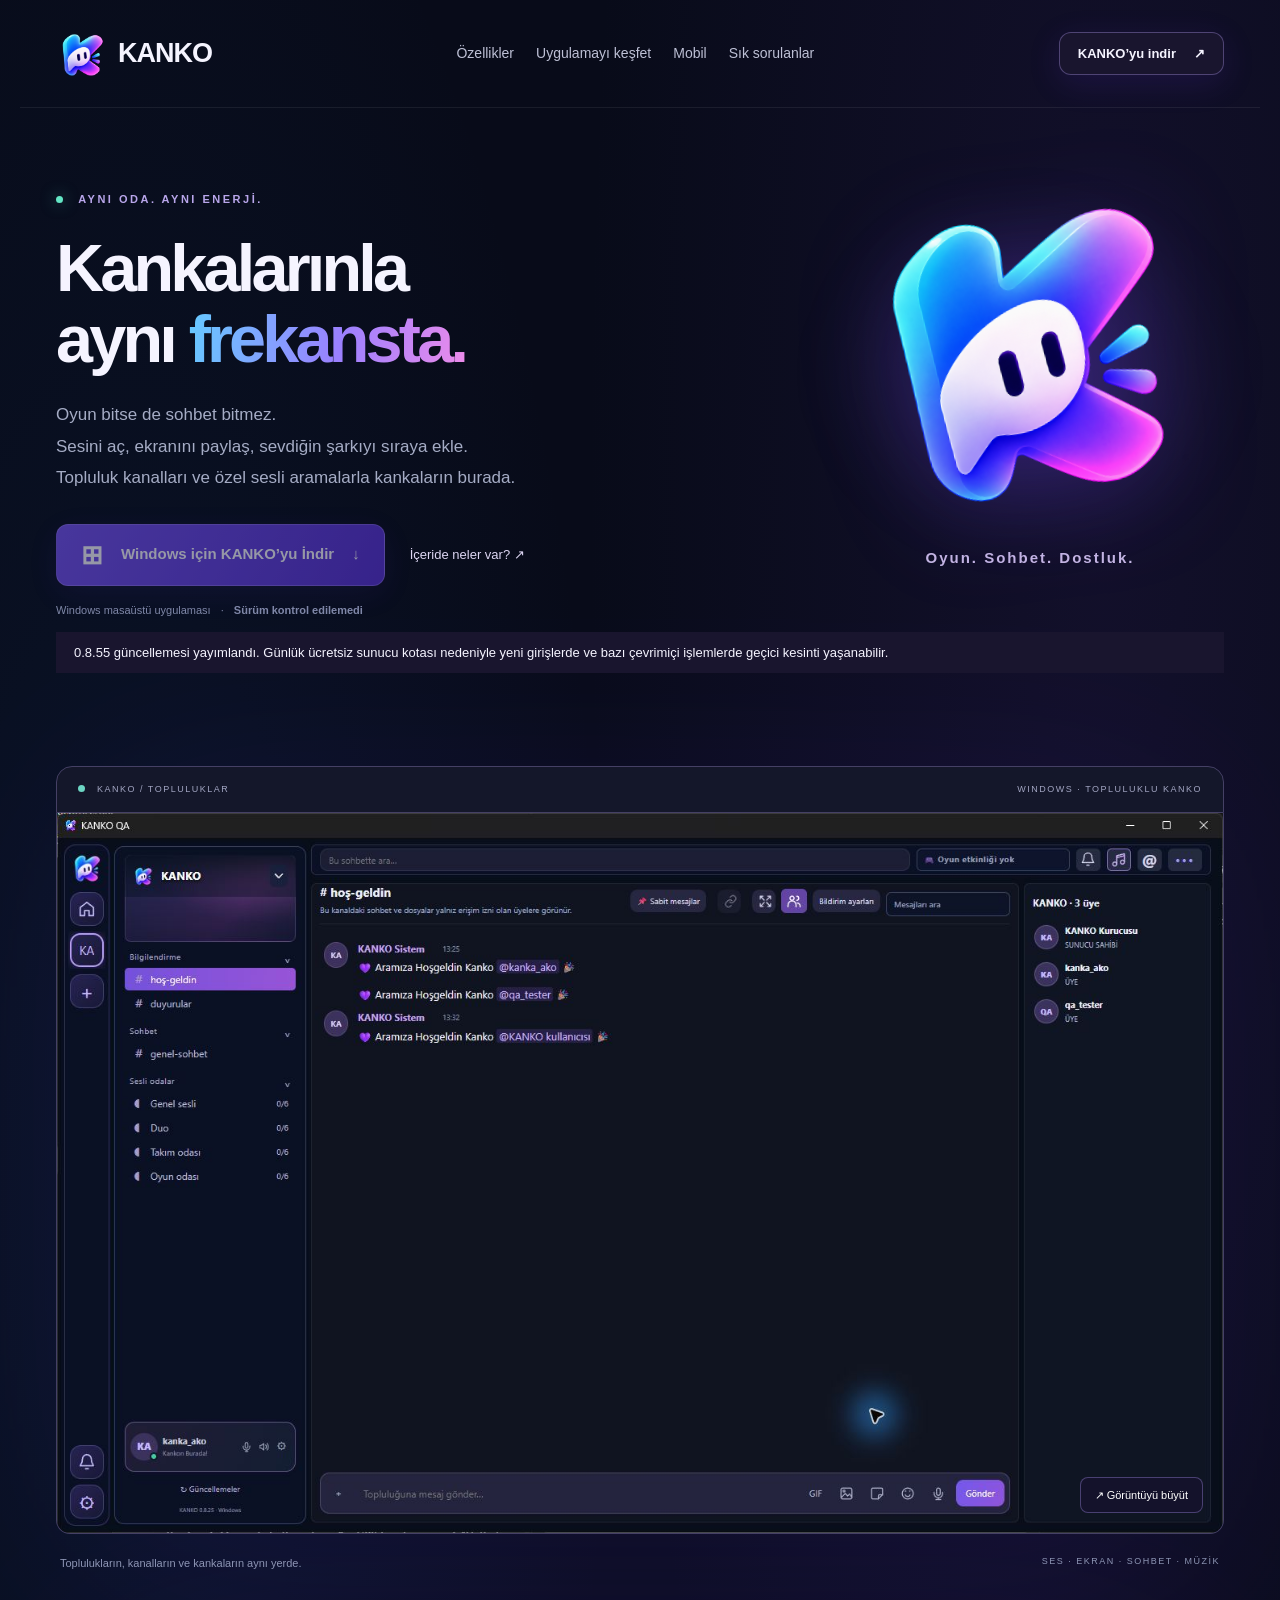
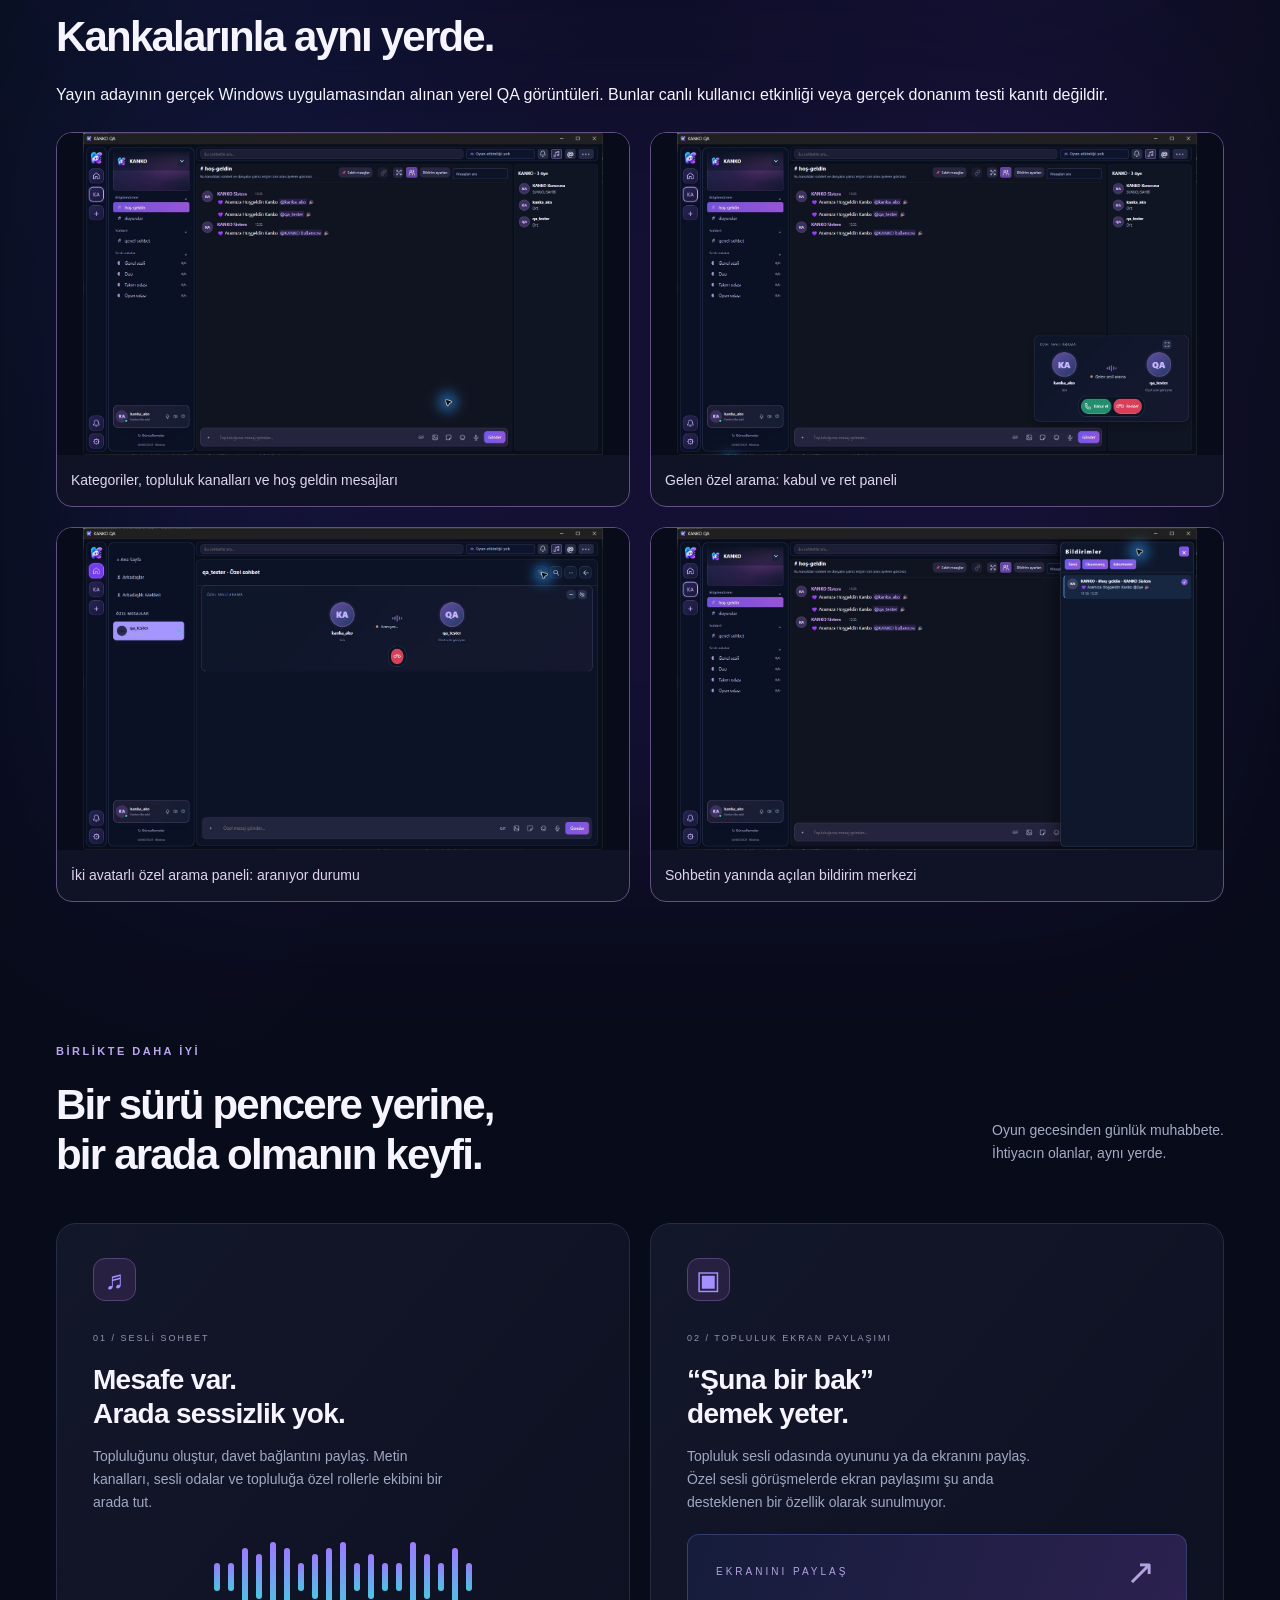
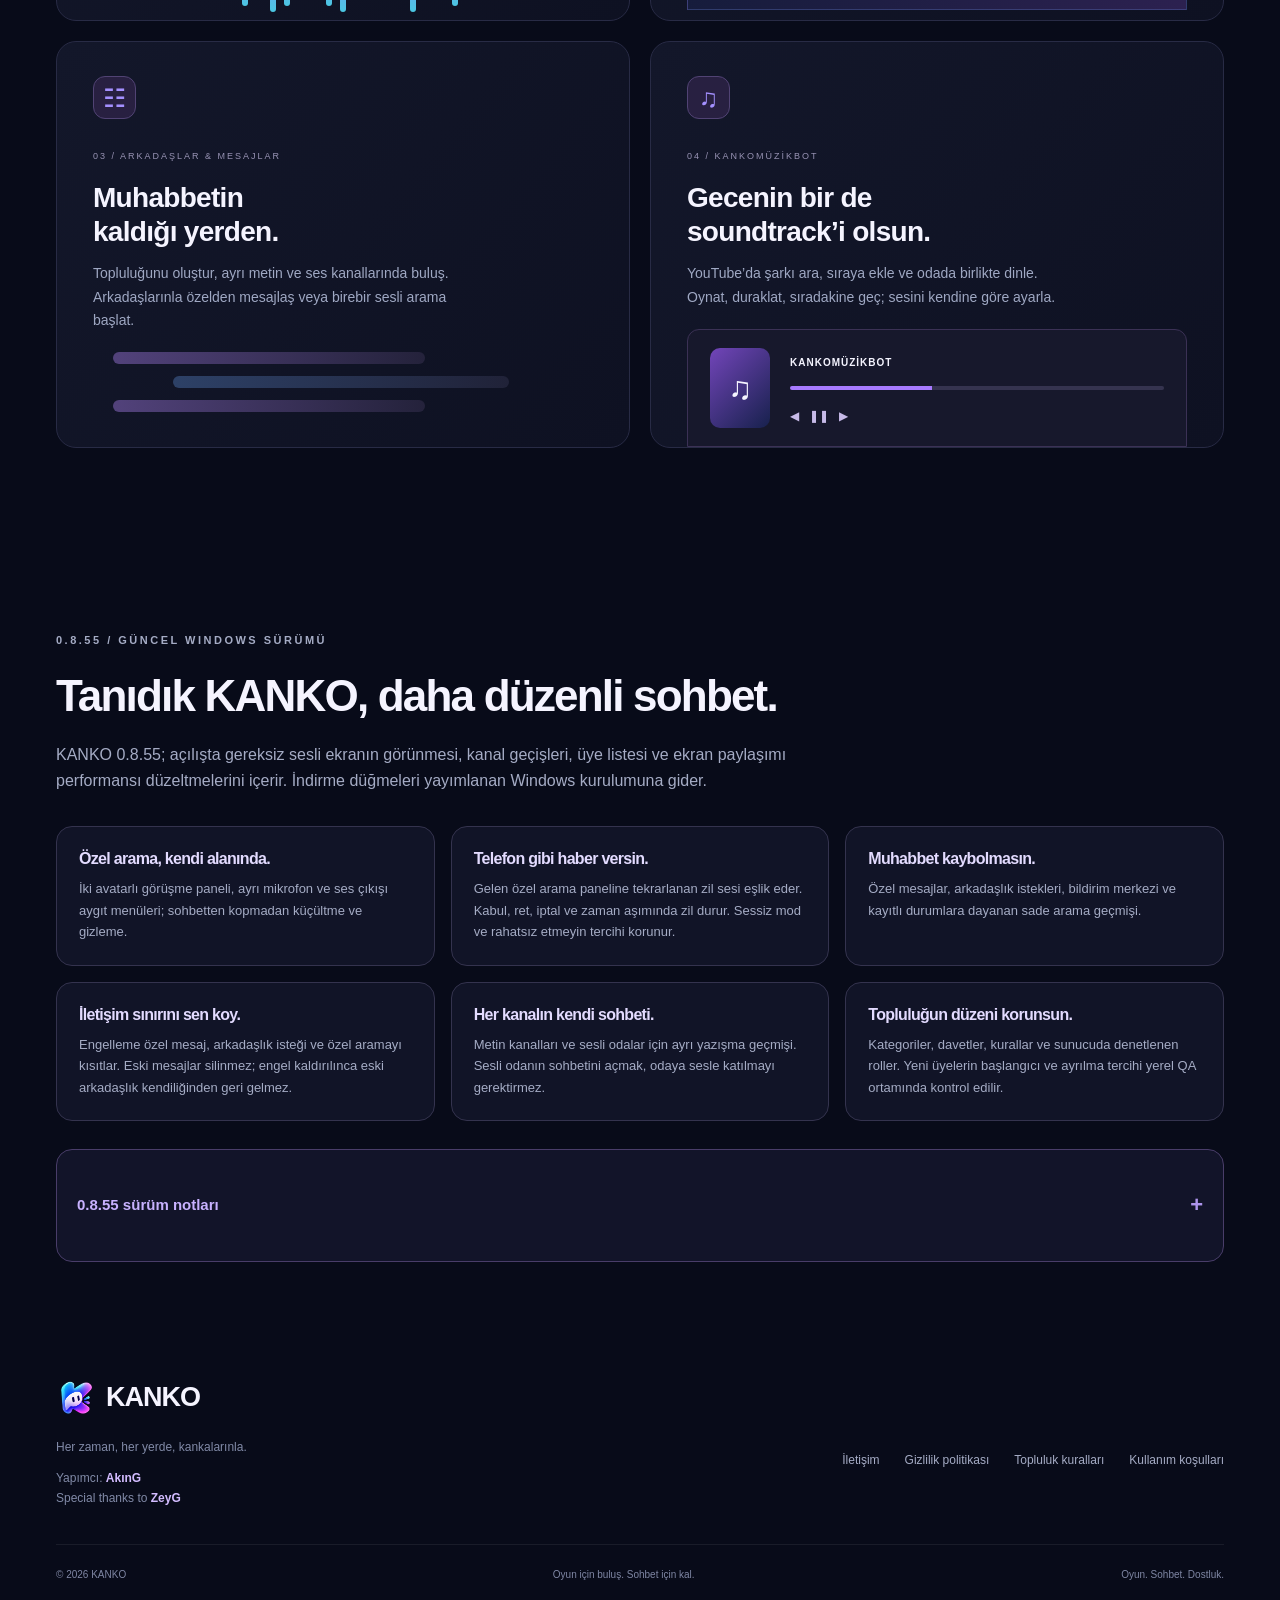
==== commit e227cc47: "Update Windows release to 0.8.55 and disclose current service interruption" ====
--- a/index.html
+++ b/index.html
@@ -1 +1 @@
-<!doctype html><html lang="tr"><head><meta charset="utf-8"><meta name="viewport" content="width=device-width,initial-scale=1"><meta name="theme-color" content="#080b19"><meta name="description" content="KANKO ile arkadaşlarınla sesli sohbet et, ekranını paylaş ve birlikte müzik dinle. Windows masaüstü uygulamasını indir."><link rel="canonical" href="https://kankoapp.github.io/"><meta property="og:url" content="https://kankoapp.github.io/"><meta property="og:image" content="https://kankoapp.github.io/logo-hd.png"><title>KANKO — Kankalarınla aynı frekansta.</title><meta property="og:title" content="KANKO — Kankalarınla aynı frekansta."><meta property="og:description" content="Oyun. Sohbet. Dostluk. Arkadaşlarınla buluşacağın Windows uygulaması."><link rel="icon" href="logo-hd.png"><link rel="stylesheet" href="style.css?v=release-live-1"><style>.mobile-section{padding-top:90px;padding-bottom:70px}.mobile-intro{display:grid;grid-template-columns:1fr 1.15fr;align-items:center;gap:40px}.mobile-intro h2{font-size:clamp(32px,4vw,50px);line-height:1.15;margin:22px 0}.mobile-intro p{color:var(--muted)}.coming-badge{display:inline-flex;border:1px solid #9671ff66;border-radius:30px;padding:7px 15px;background:#6542dc22;color:#cebaff;font-size:12px}.mobile-art{margin:0}.mobile-art img{display:block;width:100%;height:auto;border:1px solid #544678;border-radius:24px}.mobile-art figcaption{font-size:11px;color:var(--muted);margin-top:12px;text-align:center}.capability-grid{display:grid;grid-template-columns:repeat(3,minmax(0,1fr));gap:16px;margin-top:32px}.capability-card{border:1px solid #34334e;border-radius:16px;background:#111427;padding:22px;min-width:0}.capability-card h3{font-size:16px;margin:0 0 10px;color:#e3dbff}.capability-card p{font-size:13px;color:var(--muted);margin:0}.capability-heading{font-size:24px;margin-top:48px}.creator-credit strong{color:#d3bcff}.nav nav{gap:22px}@media(max-width:850px){.mobile-intro{grid-template-columns:1fr}.capability-grid{grid-template-columns:repeat(2,minmax(0,1fr))}.mobile-section{padding-top:60px}}@media(max-width:520px){.capability-grid{grid-template-columns:1fr}.mobile-intro{gap:24px}.capability-card{padding:18px}.mobile-section{padding-bottom:40px}.nav nav{gap:12px;font-size:12px}}</style><link rel="stylesheet" href="premium.css"><link rel="stylesheet" href="sharp-visuals.css"><link rel="stylesheet" href="game-examples.css"><link rel="stylesheet" href="candidate.css"></head><body><a class="skip" href="#main">İçeriğe geç</a><header class="nav wrap"><a class="brand" href="#" aria-label="KANKO ana sayfa"><img src="logo-hd.png" alt="" width="52" height="52">KANKO</a><nav aria-label="Ana menü"><a href="#ozellikler">Özellikler</a><a href="#uygulama">Uygulamayı keşfet</a><a href="#mobil">Mobil</a><a href="#sss">Sık sorulanlar</a></nav><a class="button small" href="#indir">KANKO’yu indir <span aria-hidden="true">↗</span></a></header><main id="main"><section class="hero wrap"><div class="eyebrow"><span class="status-dot"></span> AYNI ODA. AYNI ENERJİ.</div><h1>Kankalarınla<br>aynı <em>frekansta.</em></h1><p class="intro">Oyun bitse de sohbet bitmez.<br>Sesini aç, ekranını paylaş, sevdiğin şarkıyı sıraya ekle.<br class="desktop"> Topluluk kanalları ve özel sesli aramalarla kankaların burada.</p><div class="actions"><a class="button download" aria-disabled="true"><span class="windows" aria-hidden="true">⊞</span> Windows için KANKO’yu İndir <span aria-hidden="true">↓</span></a><a class="text-link" href="#uygulama">İçeride neler var? <span aria-hidden="true">↗</span></a></div><p class="release">Windows masaüstü uygulaması <span>·</span> <b data-release-version>v0.8.50</b></p><div class="hero-mark" aria-hidden="true"><img src="logo-hd.png" alt=""><span>Oyun. Sohbet. Dostluk.</span></div></section><section id="uygulama" class="showcase wrap"><div class="preview-top"><span><i></i> KANKO / TOPLULUKLAR</span><span>WINDOWS · TOPLULUKLU KANKO</span></div><button class="screenshot" aria-label="KANKO ekran görüntüsünü büyüt"><img src="assets/candidate-community.png" alt="Güncel KANKO topluluk kanalları ve sesli odası; sentetik test hesapları" width="1444" height="861" fetchpriority="high"><span class="zoom">↗ Görüntüyü büyüt</span></button><div class="preview-bottom"><span>Toplulukların, kanalların ve kankaların aynı yerde.</span><span>SES · EKRAN · SOHBET · MÜZİK</span></div></section><section class="showcase wrap" aria-label="Güncel KANKO ekranları"><h2>Kankalarınla aynı yerde.</h2><p>Yayın adayının gerçek Windows uygulamasından alınan yerel QA görüntüleri. Bunlar canlı kullanıcı etkinliği veya gerçek donanım testi kanıtı değildir.</p><div class="site-theme-gallery"><figure><img src="assets/candidate-community.png" alt="Kategoriler, topluluk kanalları ve hoş geldin mesajları — yerel QA uygulamasından gerçek ekran görüntüsü" width="1446" height="893" loading="lazy"><figcaption>Kategoriler, topluluk kanalları ve hoş geldin mesajları</figcaption></figure><figure><img src="assets/candidate-incoming.jpg" alt="Gelen özel arama: kabul ve ret paneli — yerel QA uygulamasından gerçek ekran görüntüsü" width="1446" height="893" loading="lazy"><figcaption>Gelen özel arama: kabul ve ret paneli</figcaption></figure><figure><img src="assets/candidate-outgoing.png" alt="İki avatarlı özel arama paneli: aranıyor durumu — yerel QA uygulamasından gerçek ekran görüntüsü" width="1446" height="893" loading="lazy"><figcaption>İki avatarlı özel arama paneli: aranıyor durumu</figcaption></figure><figure><img src="assets/candidate-notifications.png" alt="Sohbetin yanında açılan bildirim merkezi — yerel QA uygulamasından gerçek ekran görüntüsü" width="1446" height="893" loading="lazy"><figcaption>Sohbetin yanında açılan bildirim merkezi</figcaption></figure></div></section><section id="ozellikler" class="features wrap"><div class="section-heading"><p class="eyebrow">BİRLİKTE DAHA İYİ</p><h2>Bir sürü pencere yerine,<br>bir arada olmanın keyfi.</h2><p>Oyun gecesinden günlük muhabbete.<br>İhtiyacın olanlar, aynı yerde.</p></div><div class="feature-grid"><article class="feature voice"><div class="icon" aria-hidden="true">♬</div><span class="number">01 / SESLİ SOHBET</span><h3>Mesafe var.<br>Arada sessizlik yok.</h3><p>Topluluğunu oluştur, davet bağlantını paylaş. Metin kanalları, sesli odalar ve topluluğa özel rollerle ekibini bir arada tut.</p><div class="wave" aria-hidden="true"><i></i><i></i><i></i><i></i><i></i><i></i><i></i><i></i><i></i><i></i><i></i><i></i><i></i><i></i><i></i><i></i><i></i><i></i><i></i></div></article><article class="feature"><div class="icon" aria-hidden="true">▣</div><span class="number">02 / TOPLULUK EKRAN PAYLAŞIMI</span><h3>“Şuna bir bak”<br>demek yeter.</h3><p>Topluluk sesli odasında oyununu ya da ekranını paylaş. Özel sesli görüşmelerde ekran paylaşımı şu anda desteklenen bir özellik olarak sunulmuyor.</p><div class="mini-art screen-art" aria-hidden="true"><span>EKRANINI PAYLAŞ</span><div>↗</div></div></article><article class="feature"><div class="icon" aria-hidden="true">☷</div><span class="number">03 / ARKADAŞLAR & MESAJLAR</span><h3>Muhabbetin<br>kaldığı yerden.</h3><p>Topluluğunu oluştur, ayrı metin ve ses kanallarında buluş. Arkadaşlarınla özelden mesajlaş veya birebir sesli arama başlat.</p><div class="mini-art chat-art" aria-hidden="true"><b></b><b></b><b></b></div></article><article class="feature music"><div class="icon" aria-hidden="true">♫</div><span class="number">04 / KANKOMÜZİKBOT</span><h3>Gecenin bir de<br>soundtrack’i olsun.</h3><p>YouTube’da şarkı ara, sıraya ekle ve odada birlikte dinle. Oynat, duraklat, sıradakine geç; sesini kendine göre ayarla.</p><div class="music-art" aria-hidden="true"><span>♫</span><div><b>KANKOMÜZİKBOT</b><div class="progress"></div><small>◀ &nbsp; ❚❚ &nbsp; ▶</small></div></div></article></div></section><section class="wrap candidate-section" id="yayin-adayi"><p class="eyebrow">0.8.50 / GÜNCEL WINDOWS SÜRÜMÜ</p><h2>Tanıdık KANKO, daha düzenli sohbet.</h2><p>KANKO 0.8.50; açılışta gereksiz sesli ekranın görünmesi, kanal geçişleri, üye listesi ve ekran paylaşımı performansı düzeltmelerini içerir. İndirme düğmeleri yayımlanan Windows kurulumuna gider.</p><div class="capability-grid"><article class="capability-card"><h3>Özel arama, kendi alanında.</h3><p>İki avatarlı görüşme paneli, ayrı mikrofon ve ses çıkışı aygıt menüleri; sohbetten kopmadan küçültme ve gizleme.</p></article><article class="capability-card"><h3>Telefon gibi haber versin.</h3><p>Gelen özel arama paneline tekrarlanan zil sesi eşlik eder. Kabul, ret, iptal ve zaman aşımında zil durur. Sessiz mod ve rahatsız etmeyin tercihi korunur.</p></article><article class="capability-card"><h3>Muhabbet kaybolmasın.</h3><p>Özel mesajlar, arkadaşlık istekleri, bildirim merkezi ve kayıtlı durumlara dayanan sade arama geçmişi.</p></article><article class="capability-card"><h3>İletişim sınırını sen koy.</h3><p>Engelleme özel mesaj, arkadaşlık isteği ve özel aramayı kısıtlar. Eski mesajlar silinmez; engel kaldırılınca eski arkadaşlık kendiliğinden geri gelmez.</p></article><article class="capability-card"><h3>Her kanalın kendi sohbeti.</h3><p>Metin kanalları ve sesli odalar için ayrı yazışma geçmişi. Sesli odanın sohbetini açmak, odaya sesle katılmayı gerektirmez.</p></article><article class="capability-card"><h3>Topluluğun düzeni korunsun.</h3><p>Kategoriler, davetler, kurallar ve sunucuda denetlenen roller. Yeni üyelerin başlangıcı ve ayrılma tercihi yerel QA ortamında kontrol edilir.</p></article></div><details class="candidate-notes"><summary>0.8.50 sürüm notları</summary><ul><li>Yenilenen topluluk ve özel mesaj panelleri.</li><li>Gelen arama paneliyle birlikte tekrarlanan zil sesi ve arama bitince temizleme.</li><li>Ayrı aygıt menüleri, görüşme küçültme, gizleme ve aktif görüşmeye geri dönüş.</li><li>Bildirim merkezi, kayıtlı arama geçmişi ve engelleme kontrolleri.</li><li>Kurallar ve kullanım koşulları pencerelerinin katmanl<section class="steps wrap"><div><p class="eyebrow">BULUŞMAK BU KADAR KOLAY</p><h2>Plan belli.<br>Kankolar geliyor.</h2></div><ol><li><span>01</span><div><h3>KANKO’yu indir.</h3><p>Windows uygulamasını bilgisayarına kur.</p></div></li><li><span>02</span><div><h3>Odanı aç, linkini paylaş.</h3><p>Davet bağlantısını arkadaşlarına gönder.</p></div></li><li><span>03</span><div><h3>Gerisi muhabbet.</h3><p>Konuş, ekranını paylaş, birlikte müzik dinle.</p></div></li></ol></section><section class="wrap mobile-section" id="tum-ozellikler"><p class="eyebrow">WINDOWS UYGULAMASINDA</p><h2>Muhabbetin bütün parçaları.</h2><p>KANKO’da bugün kullanabileceğin özellikler.</p><div class="windows-gallery"><figure><img src="assets/candidate-community.png" alt="Kategoriler, topluluk kanalları ve hoş geldin mesajları — yerel QA uygulamasından gerçek ekran görüntüsü" width="1446" height="893" loading="lazy"><figcaption>Kategoriler, topluluk kanalları ve hoş geldin mesajları</figcaption></figure></div><h3 id="gorunum" class="theme-gallery-heading">KANKO’nun bütün temaları</h3><p class="theme-gallery-description">Görsele dokun, temayı tam boyutta incele.</p><div class="site-theme-gallery" aria-label="KANKO görsel tema önizlemeleri"><figure><img src="assets/theme-default.svg" alt="KANKO Varsayılan lacivert kale ve gece teması" loading="lazy" width="1600" height="900"><figcaption>KANKO · Varsayılan</figcaption></figure><figure><img src="assets/theme-city.png" alt="KANKO maskotlu Kanka Molası teması" loading="lazy" width="1672" height="941"><figcaption>Kanka Molası</figcaption></figure><figure><img src="assets/theme-neon.png" alt="KANKO Neon Sokak teması" loading="lazy" width="1672" height="941"><figcaption>Neon Sokak</figcaption></figure><figure><img src="assets/theme-space.png" alt="KANKO Uzay Muhabbeti teması" loading="lazy" width="1672" height="941"><figcaption>Uzay Muhabbeti</figcaption></figure><figure><img src="assets/theme-zeyg.png" alt="Lila ve pembe şakayıklarla ZeyG Special teması" loading="lazy" width="1672" height="941"><figcaption>ZeyG Special</figcaption></figure></div><details class="desktop-more"><summary>Tüm Windows özelliklerini keşfet</summary><div class="capability-grid"><article class="capability-card"><h3>Ses odaları ve arkadaşlar</h3><p>Kalıcı ses odaları, davet bağlantıları, arkadaş istekleri ve özel mesajlar. Kısa bağlantı kesintilerinde otomatik yeniden katılma.</p></article><article class="capability-card"><h3>Ekranını paylaş, birlikte izle</h3><p>Katılımcı kartından yayını aç; geniş izleme veya tam ekran kullan. Yayın sesi ve paylaşım kalitesini<section id="indir" class="download-section wrap"><div class="download-glow"></div><img src="logo-hd.png" width="110" height="110" alt="KANKO maskotu" loading="lazy"><p class="eyebrow">OYUN. SOHBET. DOSTLUK.</p><h2>Bu akşam nerede?<br><em>KANKO’da.</em></h2><p>Bir oda aç. Kankalarını çağır. İyi vakit geçir.</p><a class="button download" aria-disabled="true">⊞ &nbsp; Windows için KANKO’yu İndir <span aria-hidden="true">↓</span></a><button class="release-notes" type="button" aria-haspopup="dialog" aria-controls="releaseDialog">v0.8.50 · Sürüm notlarını gör</button></section></main><footer class="wrap"><div><a class="brand" href="#"><img src="logo-hd.png" width="40" height="40" alt="">KANKO</a><p>Her zaman, her yerde, kankalarınla.</p><p class="creator-credit">Yapımcı: <strong>AkınG</strong><br>Special thanks to <strong>ZeyG</strong></p></div><div class="footer-links"><a href="iletisim.html">İletişim</a><a href="gizlilik.html">Gizlilik politikası</a><a href="topluluk-kurallari.html">Topluluk kuralları</a><a href="kosullar.html">Kullanım koşulları</a></div><div class="footer-bottom"><span>© 2026 KANKO</span><span>Oyun için buluş. Sohbet için kal.</span><span>Oyun. Sohbet. Dostluk.</span></div></footer><dialog id="lightbox"><button class="close" aria-label="Kapat">×</button><img src="assets/candidate-community.png" alt="KANKO topluluklu Windows arayüzü; sentetik test hesapları"></dialog><dialog id="info"><button class="close" aria-label="Kapat">×</button><div id="info-content"></div></dialog><dialog id="releaseDialog" aria-labelledby="releaseTitle"><button class="close" aria-label="Sürüm notlarını kapat">×</button><p class="eyebrow">KANKO / YENİLİKLER</p><h2 id="releaseTitle">KANKO 0.8.50</h2><p class="release-subtitle">Topluluklar ve özel sesli aramalar</p><ul class="release-list" aria-live="polite"><li>Topluluklar, metin kanalları ve sesli odalar.</li><li>Modern birebir özel sesli aramalar ve yeniden bağlanma düzeltmesi.</li><li>Sesli odaya eşzamanlı katılımda 4003 düzeltmesi.</li><li>Mesaj geçmişi, roller ve mevcut hesap verilerinin korunması.</li></ul><p id="releaseStatus" role="status" class="small"></p><button class="button release-retry" type="button" hidden>Tekrar kontrol et</button><button class="button release-done" type="button">Tamam</button></dialog><script src="site.js?v=0.8.50"></script><script src="visual-gallery.js"></script></body></html>
+<!doctype html><html lang="tr"><head><meta charset="utf-8"><meta name="viewport" content="width=device-width,initial-scale=1"><meta name="theme-color" content="#080b19"><meta name="description" content="KANKO ile arkadaşlarınla sesli sohbet et, ekranını paylaş ve birlikte müzik dinle. Windows masaüstü uygulamasını indir."><link rel="canonical" href="https://kankoapp.github.io/"><meta property="og:url" content="https://kankoapp.github.io/"><meta property="og:image" content="https://kankoapp.github.io/logo-hd.png"><title>KANKO — Kankalarınla aynı frekansta.</title><meta property="og:title" content="KANKO — Kankalarınla aynı frekansta."><meta property="og:description" content="Oyun. Sohbet. Dostluk. Arkadaşlarınla buluşacağın Windows uygulaması."><link rel="icon" href="logo-hd.png"><link rel="stylesheet" href="style.css?v=release-live-1"><style>.mobile-section{padding-top:90px;padding-bottom:70px}.mobile-intro{display:grid;grid-template-columns:1fr 1.15fr;align-items:center;gap:40px}.mobile-intro h2{font-size:clamp(32px,4vw,50px);line-height:1.15;margin:22px 0}.mobile-intro p{color:var(--muted)}.coming-badge{display:inline-flex;border:1px solid #9671ff66;border-radius:30px;padding:7px 15px;background:#6542dc22;color:#cebaff;font-size:12px}.mobile-art{margin:0}.mobile-art img{display:block;width:100%;height:auto;border:1px solid #544678;border-radius:24px}.mobile-art figcaption{font-size:11px;color:var(--muted);margin-top:12px;text-align:center}.capability-grid{display:grid;grid-template-columns:repeat(3,minmax(0,1fr));gap:16px;margin-top:32px}.capability-card{border:1px solid #34334e;border-radius:16px;background:#111427;padding:22px;min-width:0}.capability-card h3{font-size:16px;margin:0 0 10px;color:#e3dbff}.capability-card p{font-size:13px;color:var(--muted);margin:0}.capability-heading{font-size:24px;margin-top:48px}.creator-credit strong{color:#d3bcff}.nav nav{gap:22px}@media(max-width:850px){.mobile-intro{grid-template-columns:1fr}.capability-grid{grid-template-columns:repeat(2,minmax(0,1fr))}.mobile-section{padding-top:60px}}@media(max-width:520px){.capability-grid{grid-template-columns:1fr}.mobile-intro{gap:24px}.capability-card{padding:18px}.mobile-section{padding-bottom:40px}.nav nav{gap:12px;font-size:12px}}</style><link rel="stylesheet" href="premium.css"><link rel="stylesheet" href="sharp-visuals.css"><link rel="stylesheet" href="game-examples.css"><link rel="stylesheet" href="candidate.css"></head><body><a class="skip" href="#main">İçeriğe geç</a><header class="nav wrap"><a class="brand" href="#" aria-label="KANKO ana sayfa"><img src="logo-hd.png" alt="" width="52" height="52">KANKO</a><nav aria-label="Ana menü"><a href="#ozellikler">Özellikler</a><a href="#uygulama">Uygulamayı keşfet</a><a href="#mobil">Mobil</a><a href="#sss">Sık sorulanlar</a></nav><a class="button small" href="#indir">KANKO’yu indir <span aria-hidden="true">↗</span></a></header><main id="main"><section class="hero wrap"><div class="eyebrow"><span class="status-dot"></span> AYNI ODA. AYNI ENERJİ.</div><h1>Kankalarınla<br>aynı <em>frekansta.</em></h1><p class="intro">Oyun bitse de sohbet bitmez.<br>Sesini aç, ekranını paylaş, sevdiğin şarkıyı sıraya ekle.<br class="desktop"> Topluluk kanalları ve özel sesli aramalarla kankaların burada.</p><div class="actions"><a class="button download" aria-disabled="true"><span class="windows" aria-hidden="true">⊞</span> Windows için KANKO’yu İndir <span aria-hidden="true">↓</span></a><a class="text-link" href="#uygulama">İçeride neler var? <span aria-hidden="true">↗</span></a></div><p class="release">Windows masaüstü uygulaması <span>·</span> <b data-release-version>v0.8.55</b></p><p class="small" role="status">0.8.55 güncellemesi yayımlandı. Günlük ücretsiz sunucu kotası nedeniyle yeni girişlerde ve bazı çevrimiçi işlemlerde geçici kesinti yaşanabilir.</p><div class="hero-mark" aria-hidden="true"><img src="logo-hd.png" alt=""><span>Oyun. Sohbet. Dostluk.</span></div></section><section id="uygulama" class="showcase wrap"><div class="preview-top"><span><i></i> KANKO / TOPLULUKLAR</span><span>WINDOWS · TOPLULUKLU KANKO</span></div><button class="screenshot" aria-label="KANKO ekran görüntüsünü büyüt"><img src="assets/candidate-community.png" alt="Güncel KANKO topluluk kanalları ve sesli odası; sentetik test hesapları" width="1444" height="861" fetchpriority="high"><span class="zoom">↗ Görüntüyü büyüt</span></button><div class="preview-bottom"><span>Toplulukların, kanalların ve kankaların aynı yerde.</span><span>SES · EKRAN · SOHBET · MÜZİK</span></div></section><section class="showcase wrap" aria-label="Güncel KANKO ekranları"><h2>Kankalarınla aynı yerde.</h2><p>Yayın adayının gerçek Windows uygulamasından alınan yerel QA görüntüleri. Bunlar canlı kullanıcı etkinliği veya gerçek donanım testi kanıtı değildir.</p><div class="site-theme-gallery"><figure><img src="assets/candidate-community.png" alt="Kategoriler, topluluk kanalları ve hoş geldin mesajları — yerel QA uygulamasından gerçek ekran görüntüsü" width="1446" height="893" loading="lazy"><figcaption>Kategoriler, topluluk kanalları ve hoş geldin mesajları</figcaption></figure><figure><img src="assets/candidate-incoming.jpg" alt="Gelen özel arama: kabul ve ret paneli — yerel QA uygulamasından gerçek ekran görüntüsü" width="1446" height="893" loading="lazy"><figcaption>Gelen özel arama: kabul ve ret paneli</figcaption></figure><figure><img src="assets/candidate-outgoing.png" alt="İki avatarlı özel arama paneli: aranıyor durumu — yerel QA uygulamasından gerçek ekran görüntüsü" width="1446" height="893" loading="lazy"><figcaption>İki avatarlı özel arama paneli: aranıyor durumu</figcaption></figure><figure><img src="assets/candidate-notifications.png" alt="Sohbetin yanında açılan bildirim merkezi — yerel QA uygulamasından gerçek ekran görüntüsü" width="1446" height="893" loading="lazy"><figcaption>Sohbetin yanında açılan bildirim merkezi</figcaption></figure></div></section><section id="ozellikler" class="features wrap"><div class="section-heading"><p class="eyebrow">BİRLİKTE DAHA İYİ</p><h2>Bir sürü pencere yerine,<br>bir arada olmanın keyfi.</h2><p>Oyun gecesinden günlük muhabbete.<br>İhtiyacın olanlar, aynı yerde.</p></div><div class="feature-grid"><article class="feature voice"><div class="icon" aria-hidden="true">♬</div><span class="number">01 / SESLİ SOHBET</span><h3>Mesafe var.<br>Arada sessizlik yok.</h3><p>Topluluğunu oluştur, davet bağlantını paylaş. Metin kanalları, sesli odalar ve topluluğa özel rollerle ekibini bir arada tut.</p><div class="wave" aria-hidden="true"><i></i><i></i><i></i><i></i><i></i><i></i><i></i><i></i><i></i><i></i><i></i><i></i><i></i><i></i><i></i><i></i><i></i><i></i><i></i></div></article><article class="feature"><div class="icon" aria-hidden="true">▣</div><span class="number">02 / TOPLULUK EKRAN PAYLAŞIMI</span><h3>“Şuna bir bak”<br>demek yeter.</h3><p>Topluluk sesli odasında oyununu ya da ekranını paylaş. Özel sesli görüşmelerde ekran paylaşımı şu anda desteklenen bir özellik olarak sunulmuyor.</p><div class="mini-art screen-art" aria-hidden="true"><span>EKRANINI PAYLAŞ</span><div>↗</div></div></article><article class="feature"><div class="icon" aria-hidden="true">☷</div><span class="number">03 / ARKADAŞLAR & MESAJLAR</span><h3>Muhabbetin<br>kaldığı yerden.</h3><p>Topluluğunu oluştur, ayrı metin ve ses kanallarında buluş. Arkadaşlarınla özelden mesajlaş veya birebir sesli arama başlat.</p><div class="mini-art chat-art" aria-hidden="true"><b></b><b></b><b></b></div></article><article class="feature music"><div class="icon" aria-hidden="true">♫</div><span class="number">04 / KANKOMÜZİKBOT</span><h3>Gecenin bir de<br>soundtrack’i olsun.</h3><p>YouTube’da şarkı ara, sıraya ekle ve odada birlikte dinle. Oynat, duraklat, sıradakine geç; sesini kendine göre ayarla.</p><div class="music-art" aria-hidden="true"><span>♫</span><div><b>KANKOMÜZİKBOT</b><div class="progress"></div><small>◀ &nbsp; ❚❚ &nbsp; ▶</small></div></div></article></div></section><section class="wrap candidate-section" id="yayin-adayi"><p class="eyebrow">0.8.55 / GÜNCEL WINDOWS SÜRÜMÜ</p><h2>Tanıdık KANKO, daha düzenli sohbet.</h2><p>KANKO 0.8.55; açılışta gereksiz sesli ekranın görünmesi, kanal geçişleri, üye listesi ve ekran paylaşımı performansı düzeltmelerini içerir. İndirme düğmeleri yayımlanan Windows kurulumuna gider.</p><div class="capability-grid"><article class="capability-card"><h3>Özel arama, kendi alanında.</h3><p>İki avatarlı görüşme paneli, ayrı mikrofon ve ses çıkışı aygıt menüleri; sohbetten kopmadan küçültme ve gizleme.</p></article><article class="capability-card"><h3>Telefon gibi haber versin.</h3><p>Gelen özel arama paneline tekrarlanan zil sesi eşlik eder. Kabul, ret, iptal ve zaman aşımında zil durur. Sessiz mod ve rahatsız etmeyin tercihi korunur.</p></article><article class="capability-card"><h3>Muhabbet kaybolmasın.</h3><p>Özel mesajlar, arkadaşlık istekleri, bildirim merkezi ve kayıtlı durumlara dayanan sade arama geçmişi.</p></article><article class="capability-card"><h3>İletişim sınırını sen koy.</h3><p>Engelleme özel mesaj, arkadaşlık isteği ve özel aramayı kısıtlar. Eski mesajlar silinmez; engel kaldırılınca eski arkadaşlık kendiliğinden geri gelmez.</p></article><article class="capability-card"><h3>Her kanalın kendi sohbeti.</h3><p>Metin kanalları ve sesli odalar için ayrı yazışma geçmişi. Sesli odanın sohbetini açmak, odaya sesle katılmayı gerektirmez.</p></article><article class="capability-card"><h3>Topluluğun düzeni korunsun.</h3><p>Kategoriler, davetler, kurallar ve sunucuda denetlenen roller. Yeni üyelerin başlangıcı ve ayrılma tercihi yerel QA ortamında kontrol edilir.</p></article></div><details class="candidate-notes"><summary>0.8.55 sürüm notları</summary><ul><li>Yenilenen topluluk ve özel mesaj panelleri.</li><li>Gelen arama paneliyle birlikte tekrarlanan zil sesi ve arama bitince temizleme.</li><li>Ayrı aygıt menüleri, görüşme küçültme, gizleme ve aktif görüşmeye geri dönüş.</li><li>Bildirim merkezi, kayıtlı arama geçmişi ve engelleme kontrolleri.</li><li>Kurallar ve kullanım koşulları pencerelerinin katmanl<section class="steps wrap"><div><p class="eyebrow">BULUŞMAK BU KADAR KOLAY</p><h2>Plan belli.<br>Kankolar geliyor.</h2></div><ol><li><span>01</span><div><h3>KANKO’yu indir.</h3><p>Windows uygulamasını bilgisayarına kur.</p></div></li><li><span>02</span><div><h3>Odanı aç, linkini paylaş.</h3><p>Davet bağlantısını arkadaşlarına gönder.</p></div></li><li><span>03</span><div><h3>Gerisi muhabbet.</h3><p>Konuş, ekranını paylaş, birlikte müzik dinle.</p></div></li></ol></section><section class="wrap mobile-section" id="tum-ozellikler"><p class="eyebrow">WINDOWS UYGULAMASINDA</p><h2>Muhabbetin bütün parçaları.</h2><p>KANKO’da bugün kullanabileceğin özellikler.</p><div class="windows-gallery"><figure><img src="assets/candidate-community.png" alt="Kategoriler, topluluk kanalları ve hoş geldin mesajları — yerel QA uygulamasından gerçek ekran görüntüsü" width="1446" height="893" loading="lazy"><figcaption>Kategoriler, topluluk kanalları ve hoş geldin mesajları</figcaption></figure></div><h3 id="gorunum" class="theme-gallery-heading">KANKO’nun bütün temaları</h3><p class="theme-gallery-description">Görsele dokun, temayı tam boyutta incele.</p><div class="site-theme-gallery" aria-label="KANKO görsel tema önizlemeleri"><figure><img src="assets/theme-default.svg" alt="KANKO Varsayılan lacivert kale ve gece teması" loading="lazy" width="1600" height="900"><figcaption>KANKO · Varsayılan</figcaption></figure><figure><img src="assets/theme-city.png" alt="KANKO maskotlu Kanka Molası teması" loading="lazy" width="1672" height="941"><figcaption>Kanka Molası</figcaption></figure><figure><img src="assets/theme-neon.png" alt="KANKO Neon Sokak teması" loading="lazy" width="1672" height="941"><figcaption>Neon Sokak</figcaption></figure><figure><img src="assets/theme-space.png" alt="KANKO Uzay Muhabbeti teması" loading="lazy" width="1672" height="941"><figcaption>Uzay Muhabbeti</figcaption></figure><figure><img src="assets/theme-zeyg.png" alt="Lila ve pembe şakayıklarla ZeyG Special teması" loading="lazy" width="1672" height="941"><figcaption>ZeyG Special</figcaption></figure></div><details class="desktop-more"><summary>Tüm Windows özelliklerini keşfet</summary><div class="capability-grid"><article class="capability-card"><h3>Ses odaları ve arkadaşlar</h3><p>Kalıcı ses odaları, davet bağlantıları, arkadaş istekleri ve özel mesajlar. Kısa bağlantı kesintilerinde otomatik yeniden katılma.</p></article><article class="capability-card"><h3>Ekranını paylaş, birlikte izle</h3><p>Katılımcı kartından yayını aç; geniş izleme veya tam ekran kullan. Yayın sesi ve paylaşım kalitesini<section id="indir" class="download-section wrap"><div class="download-glow"></div><img src="logo-hd.png" width="110" height="110" alt="KANKO maskotu" loading="lazy"><p class="eyebrow">OYUN. SOHBET. DOSTLUK.</p><h2>Bu akşam nerede?<br><em>KANKO’da.</em></h2><p>Bir oda aç. Kankalarını çağır. İyi vakit geçir.</p><a class="button download" aria-disabled="true">⊞ &nbsp; Windows için KANKO’yu İndir <span aria-hidden="true">↓</span></a><button class="release-notes" type="button" aria-haspopup="dialog" aria-controls="releaseDialog">v0.8.55 · Sürüm notlarını gör</button></section></main><footer class="wrap"><div><a class="brand" href="#"><img src="logo-hd.png" width="40" height="40" alt="">KANKO</a><p>Her zaman, her yerde, kankalarınla.</p><p class="creator-credit">Yapımcı: <strong>AkınG</strong><br>Special thanks to <strong>ZeyG</strong></p></div><div class="footer-links"><a href="iletisim.html">İletişim</a><a href="gizlilik.html">Gizlilik politikası</a><a href="topluluk-kurallari.html">Topluluk kuralları</a><a href="kosullar.html">Kullanım koşulları</a></div><div class="footer-bottom"><span>© 2026 KANKO</span><span>Oyun için buluş. Sohbet için kal.</span><span>Oyun. Sohbet. Dostluk.</span></div></footer><dialog id="lightbox"><button class="close" aria-label="Kapat">×</button><img src="assets/candidate-community.png" alt="KANKO topluluklu Windows arayüzü; sentetik test hesapları"></dialog><dialog id="info"><button class="close" aria-label="Kapat">×</button><div id="info-content"></div></dialog><dialog id="releaseDialog" aria-labelledby="releaseTitle"><button class="close" aria-label="Sürüm notlarını kapat">×</button><p class="eyebrow">KANKO / YENİLİKLER</p><h2 id="releaseTitle">KANKO 0.8.55</h2><p class="release-subtitle">Topluluklar ve özel sesli aramalar</p><ul class="release-list" aria-live="polite"><li>Topluluklar, metin kanalları ve sesli odalar.</li><li>Modern birebir özel sesli aramalar ve yeniden bağlanma düzeltmesi.</li><li>Sesli odaya eşzamanlı katılımda 4003 düzeltmesi.</li><li>Mesaj geçmişi, roller ve mevcut hesap verilerinin korunması.</li></ul><p id="releaseStatus" role="status" class="small"></p><button class="button release-retry" type="button" hidden>Tekrar kontrol et</button><button class="button release-done" type="button">Tamam</button></dialog><script src="site.js?v=0.8.55"></script><script src="visual-gallery.js"></script></body></html>
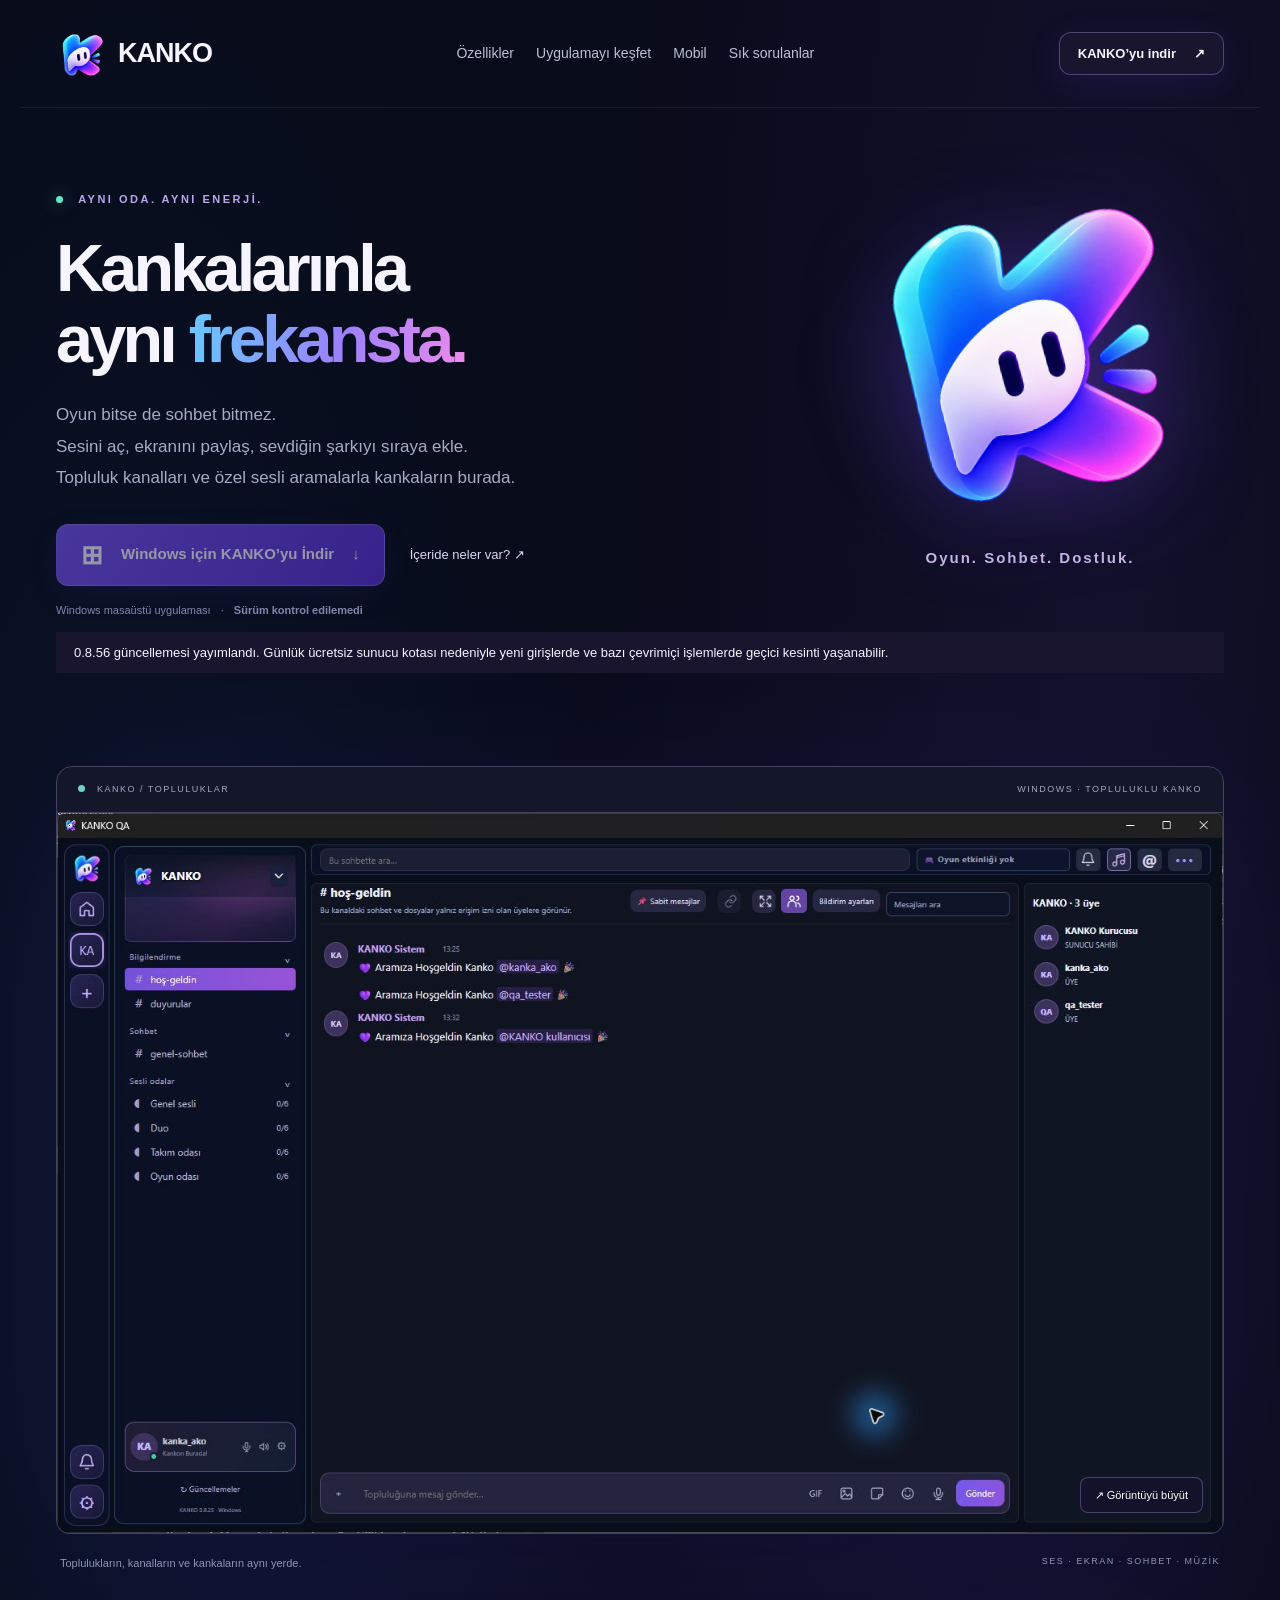
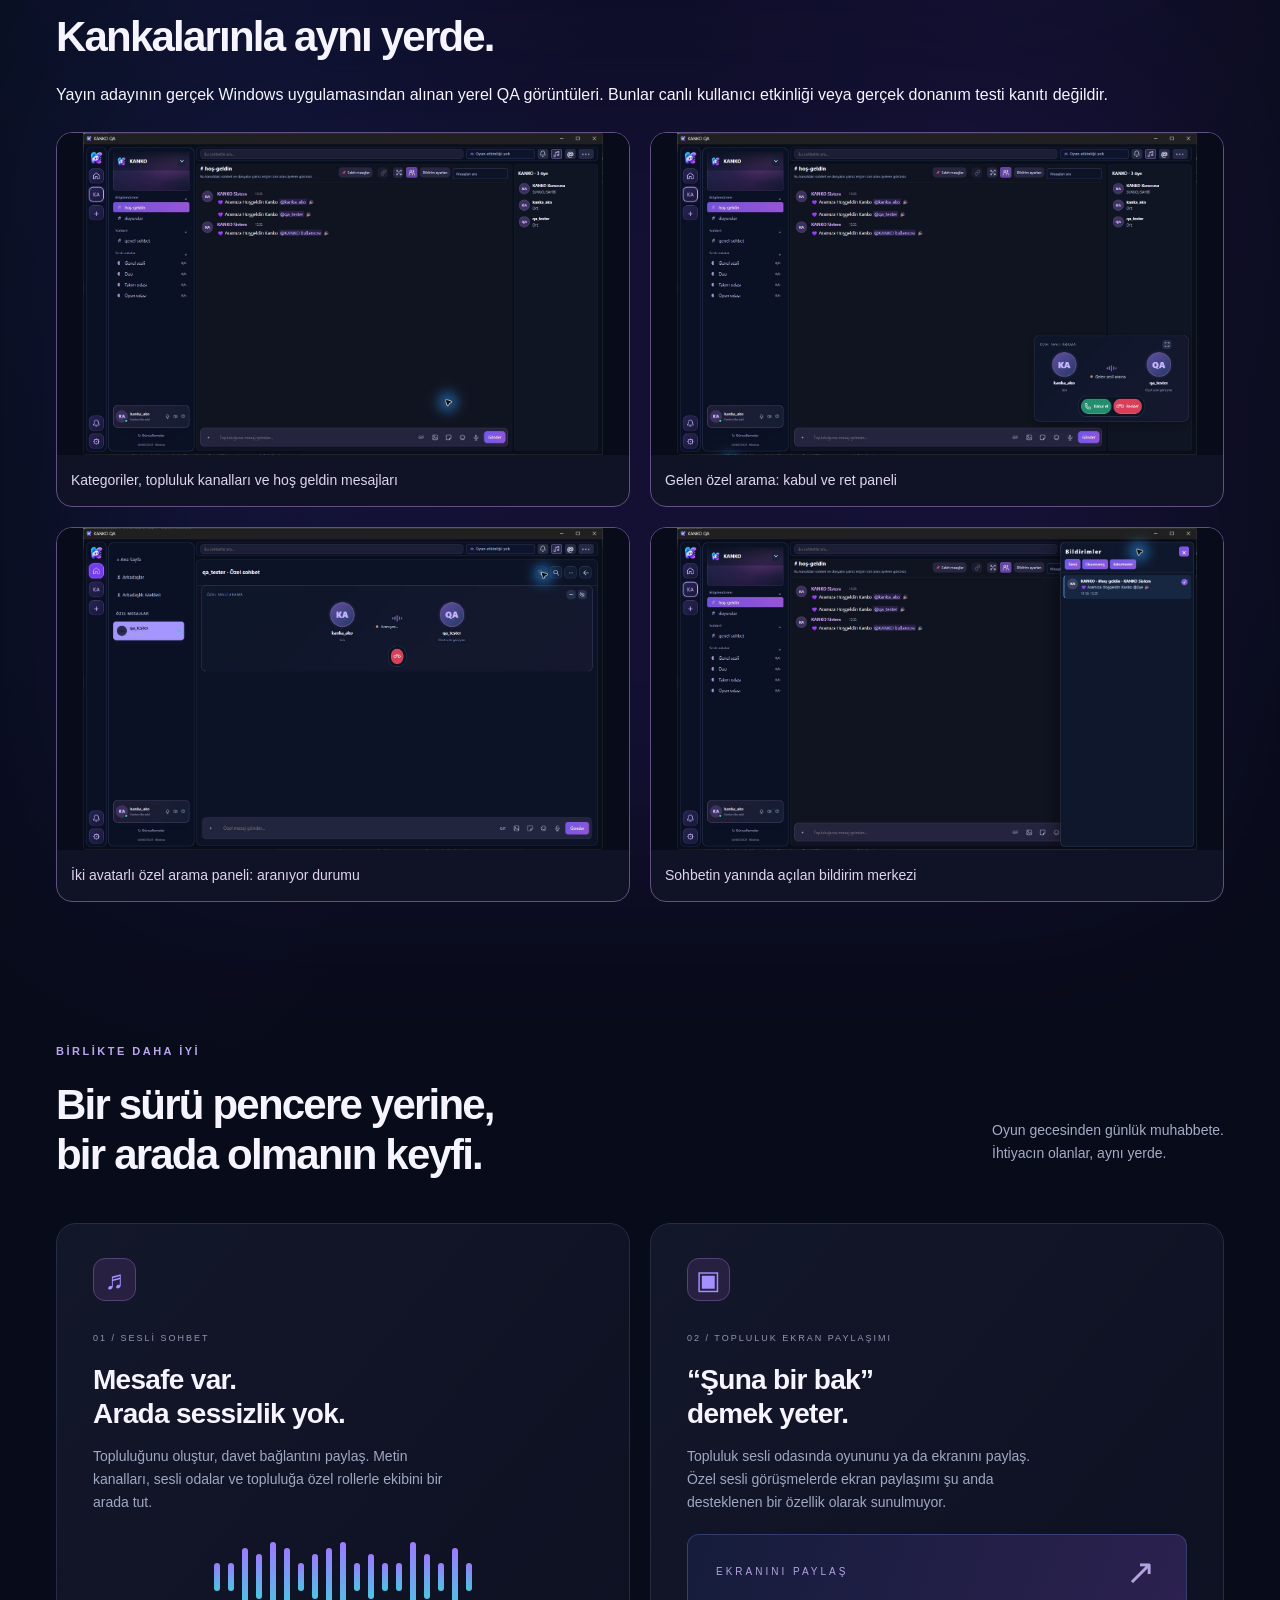
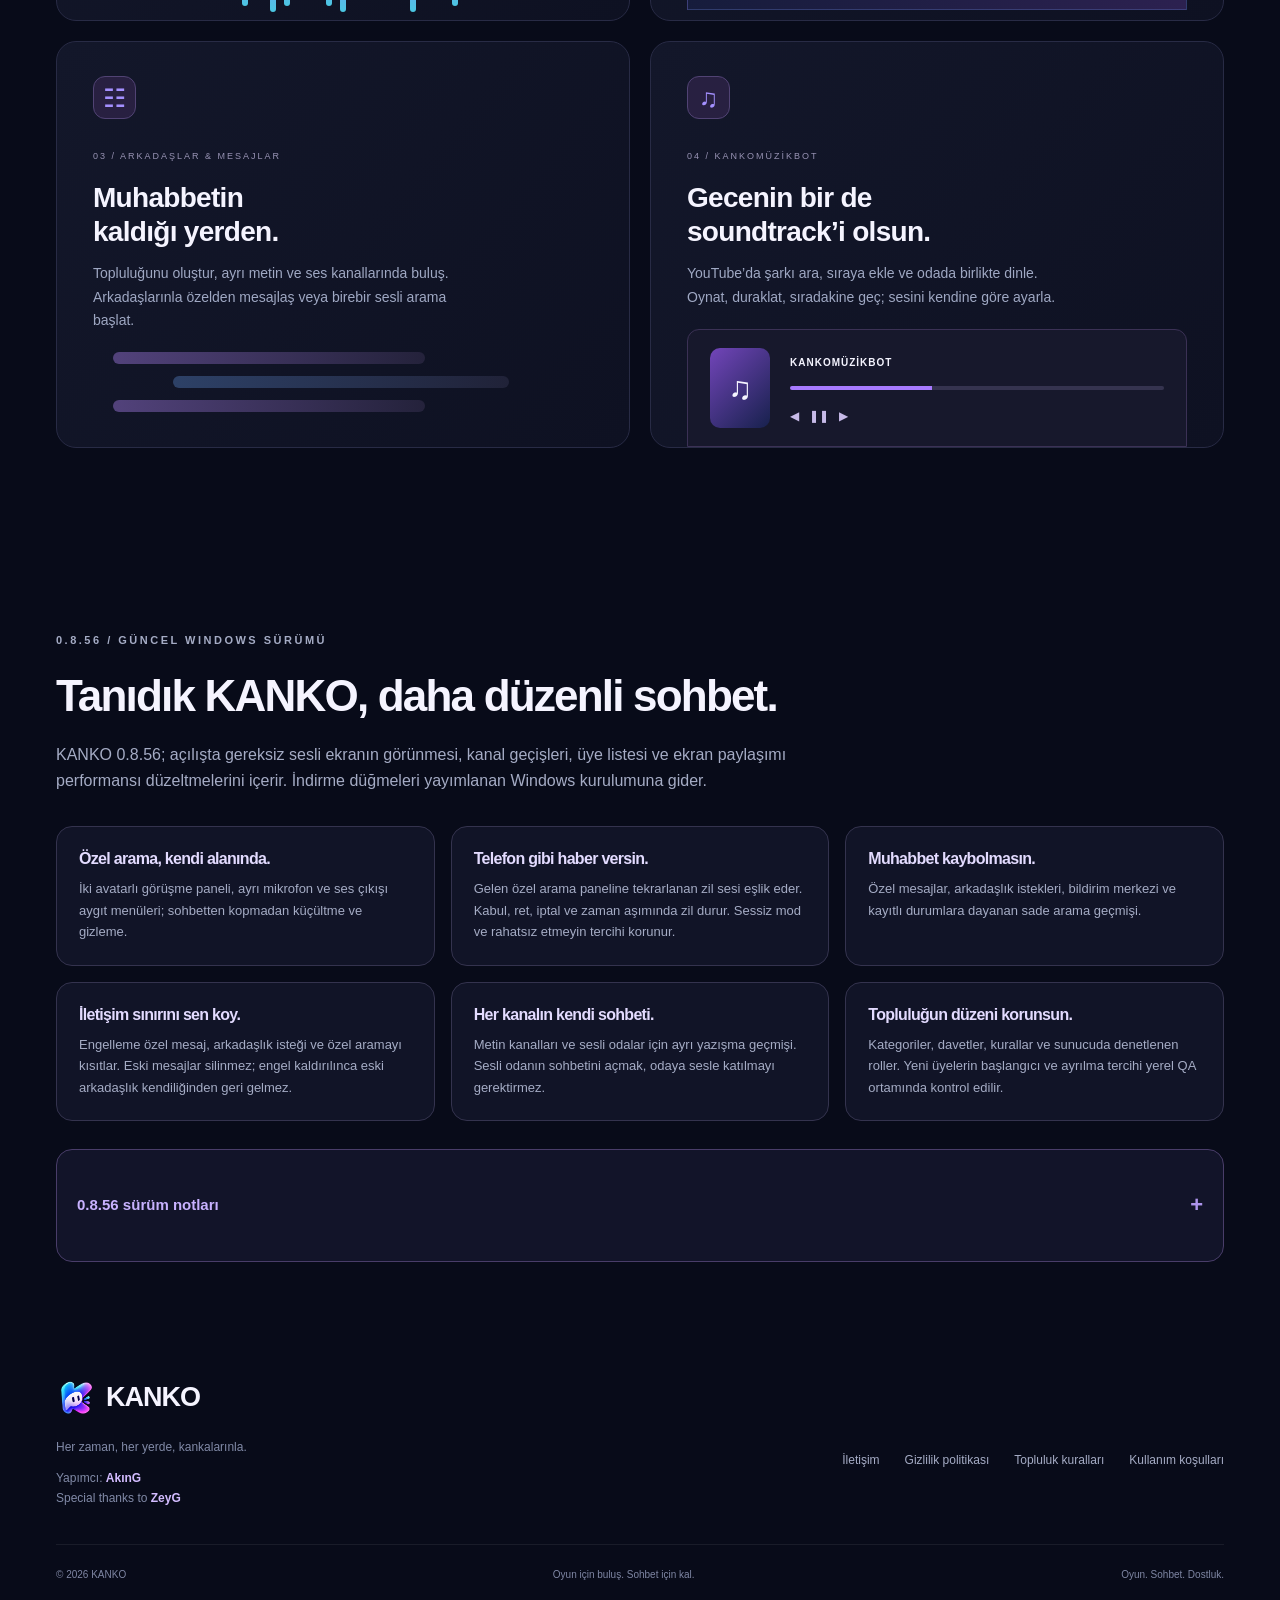
==== commit ad5847e0: "Update Windows client patch release to 0.8.56" ====
--- a/index.html
+++ b/index.html
@@ -1 +1 @@
-<!doctype html><html lang="tr"><head><meta charset="utf-8"><meta name="viewport" content="width=device-width,initial-scale=1"><meta name="theme-color" content="#080b19"><meta name="description" content="KANKO ile arkadaşlarınla sesli sohbet et, ekranını paylaş ve birlikte müzik dinle. Windows masaüstü uygulamasını indir."><link rel="canonical" href="https://kankoapp.github.io/"><meta property="og:url" content="https://kankoapp.github.io/"><meta property="og:image" content="https://kankoapp.github.io/logo-hd.png"><title>KANKO — Kankalarınla aynı frekansta.</title><meta property="og:title" content="KANKO — Kankalarınla aynı frekansta."><meta property="og:description" content="Oyun. Sohbet. Dostluk. Arkadaşlarınla buluşacağın Windows uygulaması."><link rel="icon" href="logo-hd.png"><link rel="stylesheet" href="style.css?v=release-live-1"><style>.mobile-section{padding-top:90px;padding-bottom:70px}.mobile-intro{display:grid;grid-template-columns:1fr 1.15fr;align-items:center;gap:40px}.mobile-intro h2{font-size:clamp(32px,4vw,50px);line-height:1.15;margin:22px 0}.mobile-intro p{color:var(--muted)}.coming-badge{display:inline-flex;border:1px solid #9671ff66;border-radius:30px;padding:7px 15px;background:#6542dc22;color:#cebaff;font-size:12px}.mobile-art{margin:0}.mobile-art img{display:block;width:100%;height:auto;border:1px solid #544678;border-radius:24px}.mobile-art figcaption{font-size:11px;color:var(--muted);margin-top:12px;text-align:center}.capability-grid{display:grid;grid-template-columns:repeat(3,minmax(0,1fr));gap:16px;margin-top:32px}.capability-card{border:1px solid #34334e;border-radius:16px;background:#111427;padding:22px;min-width:0}.capability-card h3{font-size:16px;margin:0 0 10px;color:#e3dbff}.capability-card p{font-size:13px;color:var(--muted);margin:0}.capability-heading{font-size:24px;margin-top:48px}.creator-credit strong{color:#d3bcff}.nav nav{gap:22px}@media(max-width:850px){.mobile-intro{grid-template-columns:1fr}.capability-grid{grid-template-columns:repeat(2,minmax(0,1fr))}.mobile-section{padding-top:60px}}@media(max-width:520px){.capability-grid{grid-template-columns:1fr}.mobile-intro{gap:24px}.capability-card{padding:18px}.mobile-section{padding-bottom:40px}.nav nav{gap:12px;font-size:12px}}</style><link rel="stylesheet" href="premium.css"><link rel="stylesheet" href="sharp-visuals.css"><link rel="stylesheet" href="game-examples.css"><link rel="stylesheet" href="candidate.css"></head><body><a class="skip" href="#main">İçeriğe geç</a><header class="nav wrap"><a class="brand" href="#" aria-label="KANKO ana sayfa"><img src="logo-hd.png" alt="" width="52" height="52">KANKO</a><nav aria-label="Ana menü"><a href="#ozellikler">Özellikler</a><a href="#uygulama">Uygulamayı keşfet</a><a href="#mobil">Mobil</a><a href="#sss">Sık sorulanlar</a></nav><a class="button small" href="#indir">KANKO’yu indir <span aria-hidden="true">↗</span></a></header><main id="main"><section class="hero wrap"><div class="eyebrow"><span class="status-dot"></span> AYNI ODA. AYNI ENERJİ.</div><h1>Kankalarınla<br>aynı <em>frekansta.</em></h1><p class="intro">Oyun bitse de sohbet bitmez.<br>Sesini aç, ekranını paylaş, sevdiğin şarkıyı sıraya ekle.<br class="desktop"> Topluluk kanalları ve özel sesli aramalarla kankaların burada.</p><div class="actions"><a class="button download" aria-disabled="true"><span class="windows" aria-hidden="true">⊞</span> Windows için KANKO’yu İndir <span aria-hidden="true">↓</span></a><a class="text-link" href="#uygulama">İçeride neler var? <span aria-hidden="true">↗</span></a></div><p class="release">Windows masaüstü uygulaması <span>·</span> <b data-release-version>v0.8.55</b></p><p class="small" role="status">0.8.55 güncellemesi yayımlandı. Günlük ücretsiz sunucu kotası nedeniyle yeni girişlerde ve bazı çevrimiçi işlemlerde geçici kesinti yaşanabilir.</p><div class="hero-mark" aria-hidden="true"><img src="logo-hd.png" alt=""><span>Oyun. Sohbet. Dostluk.</span></div></section><section id="uygulama" class="showcase wrap"><div class="preview-top"><span><i></i> KANKO / TOPLULUKLAR</span><span>WINDOWS · TOPLULUKLU KANKO</span></div><button class="screenshot" aria-label="KANKO ekran görüntüsünü büyüt"><img src="assets/candidate-community.png" alt="Güncel KANKO topluluk kanalları ve sesli odası; sentetik test hesapları" width="1444" height="861" fetchpriority="high"><span class="zoom">↗ Görüntüyü büyüt</span></button><div class="preview-bottom"><span>Toplulukların, kanalların ve kankaların aynı yerde.</span><span>SES · EKRAN · SOHBET · MÜZİK</span></div></section><section class="showcase wrap" aria-label="Güncel KANKO ekranları"><h2>Kankalarınla aynı yerde.</h2><p>Yayın adayının gerçek Windows uygulamasından alınan yerel QA görüntüleri. Bunlar canlı kullanıcı etkinliği veya gerçek donanım testi kanıtı değildir.</p><div class="site-theme-gallery"><figure><img src="assets/candidate-community.png" alt="Kategoriler, topluluk kanalları ve hoş geldin mesajları — yerel QA uygulamasından gerçek ekran görüntüsü" width="1446" height="893" loading="lazy"><figcaption>Kategoriler, topluluk kanalları ve hoş geldin mesajları</figcaption></figure><figure><img src="assets/candidate-incoming.jpg" alt="Gelen özel arama: kabul ve ret paneli — yerel QA uygulamasından gerçek ekran görüntüsü" width="1446" height="893" loading="lazy"><figcaption>Gelen özel arama: kabul ve ret paneli</figcaption></figure><figure><img src="assets/candidate-outgoing.png" alt="İki avatarlı özel arama paneli: aranıyor durumu — yerel QA uygulamasından gerçek ekran görüntüsü" width="1446" height="893" loading="lazy"><figcaption>İki avatarlı özel arama paneli: aranıyor durumu</figcaption></figure><figure><img src="assets/candidate-notifications.png" alt="Sohbetin yanında açılan bildirim merkezi — yerel QA uygulamasından gerçek ekran görüntüsü" width="1446" height="893" loading="lazy"><figcaption>Sohbetin yanında açılan bildirim merkezi</figcaption></figure></div></section><section id="ozellikler" class="features wrap"><div class="section-heading"><p class="eyebrow">BİRLİKTE DAHA İYİ</p><h2>Bir sürü pencere yerine,<br>bir arada olmanın keyfi.</h2><p>Oyun gecesinden günlük muhabbete.<br>İhtiyacın olanlar, aynı yerde.</p></div><div class="feature-grid"><article class="feature voice"><div class="icon" aria-hidden="true">♬</div><span class="number">01 / SESLİ SOHBET</span><h3>Mesafe var.<br>Arada sessizlik yok.</h3><p>Topluluğunu oluştur, davet bağlantını paylaş. Metin kanalları, sesli odalar ve topluluğa özel rollerle ekibini bir arada tut.</p><div class="wave" aria-hidden="true"><i></i><i></i><i></i><i></i><i></i><i></i><i></i><i></i><i></i><i></i><i></i><i></i><i></i><i></i><i></i><i></i><i></i><i></i><i></i></div></article><article class="feature"><div class="icon" aria-hidden="true">▣</div><span class="number">02 / TOPLULUK EKRAN PAYLAŞIMI</span><h3>“Şuna bir bak”<br>demek yeter.</h3><p>Topluluk sesli odasında oyununu ya da ekranını paylaş. Özel sesli görüşmelerde ekran paylaşımı şu anda desteklenen bir özellik olarak sunulmuyor.</p><div class="mini-art screen-art" aria-hidden="true"><span>EKRANINI PAYLAŞ</span><div>↗</div></div></article><article class="feature"><div class="icon" aria-hidden="true">☷</div><span class="number">03 / ARKADAŞLAR & MESAJLAR</span><h3>Muhabbetin<br>kaldığı yerden.</h3><p>Topluluğunu oluştur, ayrı metin ve ses kanallarında buluş. Arkadaşlarınla özelden mesajlaş veya birebir sesli arama başlat.</p><div class="mini-art chat-art" aria-hidden="true"><b></b><b></b><b></b></div></article><article class="feature music"><div class="icon" aria-hidden="true">♫</div><span class="number">04 / KANKOMÜZİKBOT</span><h3>Gecenin bir de<br>soundtrack’i olsun.</h3><p>YouTube’da şarkı ara, sıraya ekle ve odada birlikte dinle. Oynat, duraklat, sıradakine geç; sesini kendine göre ayarla.</p><div class="music-art" aria-hidden="true"><span>♫</span><div><b>KANKOMÜZİKBOT</b><div class="progress"></div><small>◀ &nbsp; ❚❚ &nbsp; ▶</small></div></div></article></div></section><section class="wrap candidate-section" id="yayin-adayi"><p class="eyebrow">0.8.55 / GÜNCEL WINDOWS SÜRÜMÜ</p><h2>Tanıdık KANKO, daha düzenli sohbet.</h2><p>KANKO 0.8.55; açılışta gereksiz sesli ekranın görünmesi, kanal geçişleri, üye listesi ve ekran paylaşımı performansı düzeltmelerini içerir. İndirme düğmeleri yayımlanan Windows kurulumuna gider.</p><div class="capability-grid"><article class="capability-card"><h3>Özel arama, kendi alanında.</h3><p>İki avatarlı görüşme paneli, ayrı mikrofon ve ses çıkışı aygıt menüleri; sohbetten kopmadan küçültme ve gizleme.</p></article><article class="capability-card"><h3>Telefon gibi haber versin.</h3><p>Gelen özel arama paneline tekrarlanan zil sesi eşlik eder. Kabul, ret, iptal ve zaman aşımında zil durur. Sessiz mod ve rahatsız etmeyin tercihi korunur.</p></article><article class="capability-card"><h3>Muhabbet kaybolmasın.</h3><p>Özel mesajlar, arkadaşlık istekleri, bildirim merkezi ve kayıtlı durumlara dayanan sade arama geçmişi.</p></article><article class="capability-card"><h3>İletişim sınırını sen koy.</h3><p>Engelleme özel mesaj, arkadaşlık isteği ve özel aramayı kısıtlar. Eski mesajlar silinmez; engel kaldırılınca eski arkadaşlık kendiliğinden geri gelmez.</p></article><article class="capability-card"><h3>Her kanalın kendi sohbeti.</h3><p>Metin kanalları ve sesli odalar için ayrı yazışma geçmişi. Sesli odanın sohbetini açmak, odaya sesle katılmayı gerektirmez.</p></article><article class="capability-card"><h3>Topluluğun düzeni korunsun.</h3><p>Kategoriler, davetler, kurallar ve sunucuda denetlenen roller. Yeni üyelerin başlangıcı ve ayrılma tercihi yerel QA ortamında kontrol edilir.</p></article></div><details class="candidate-notes"><summary>0.8.55 sürüm notları</summary><ul><li>Yenilenen topluluk ve özel mesaj panelleri.</li><li>Gelen arama paneliyle birlikte tekrarlanan zil sesi ve arama bitince temizleme.</li><li>Ayrı aygıt menüleri, görüşme küçültme, gizleme ve aktif görüşmeye geri dönüş.</li><li>Bildirim merkezi, kayıtlı arama geçmişi ve engelleme kontrolleri.</li><li>Kurallar ve kullanım koşulları pencerelerinin katmanl<section class="steps wrap"><div><p class="eyebrow">BULUŞMAK BU KADAR KOLAY</p><h2>Plan belli.<br>Kankolar geliyor.</h2></div><ol><li><span>01</span><div><h3>KANKO’yu indir.</h3><p>Windows uygulamasını bilgisayarına kur.</p></div></li><li><span>02</span><div><h3>Odanı aç, linkini paylaş.</h3><p>Davet bağlantısını arkadaşlarına gönder.</p></div></li><li><span>03</span><div><h3>Gerisi muhabbet.</h3><p>Konuş, ekranını paylaş, birlikte müzik dinle.</p></div></li></ol></section><section class="wrap mobile-section" id="tum-ozellikler"><p class="eyebrow">WINDOWS UYGULAMASINDA</p><h2>Muhabbetin bütün parçaları.</h2><p>KANKO’da bugün kullanabileceğin özellikler.</p><div class="windows-gallery"><figure><img src="assets/candidate-community.png" alt="Kategoriler, topluluk kanalları ve hoş geldin mesajları — yerel QA uygulamasından gerçek ekran görüntüsü" width="1446" height="893" loading="lazy"><figcaption>Kategoriler, topluluk kanalları ve hoş geldin mesajları</figcaption></figure></div><h3 id="gorunum" class="theme-gallery-heading">KANKO’nun bütün temaları</h3><p class="theme-gallery-description">Görsele dokun, temayı tam boyutta incele.</p><div class="site-theme-gallery" aria-label="KANKO görsel tema önizlemeleri"><figure><img src="assets/theme-default.svg" alt="KANKO Varsayılan lacivert kale ve gece teması" loading="lazy" width="1600" height="900"><figcaption>KANKO · Varsayılan</figcaption></figure><figure><img src="assets/theme-city.png" alt="KANKO maskotlu Kanka Molası teması" loading="lazy" width="1672" height="941"><figcaption>Kanka Molası</figcaption></figure><figure><img src="assets/theme-neon.png" alt="KANKO Neon Sokak teması" loading="lazy" width="1672" height="941"><figcaption>Neon Sokak</figcaption></figure><figure><img src="assets/theme-space.png" alt="KANKO Uzay Muhabbeti teması" loading="lazy" width="1672" height="941"><figcaption>Uzay Muhabbeti</figcaption></figure><figure><img src="assets/theme-zeyg.png" alt="Lila ve pembe şakayıklarla ZeyG Special teması" loading="lazy" width="1672" height="941"><figcaption>ZeyG Special</figcaption></figure></div><details class="desktop-more"><summary>Tüm Windows özelliklerini keşfet</summary><div class="capability-grid"><article class="capability-card"><h3>Ses odaları ve arkadaşlar</h3><p>Kalıcı ses odaları, davet bağlantıları, arkadaş istekleri ve özel mesajlar. Kısa bağlantı kesintilerinde otomatik yeniden katılma.</p></article><article class="capability-card"><h3>Ekranını paylaş, birlikte izle</h3><p>Katılımcı kartından yayını aç; geniş izleme veya tam ekran kullan. Yayın sesi ve paylaşım kalitesini<section id="indir" class="download-section wrap"><div class="download-glow"></div><img src="logo-hd.png" width="110" height="110" alt="KANKO maskotu" loading="lazy"><p class="eyebrow">OYUN. SOHBET. DOSTLUK.</p><h2>Bu akşam nerede?<br><em>KANKO’da.</em></h2><p>Bir oda aç. Kankalarını çağır. İyi vakit geçir.</p><a class="button download" aria-disabled="true">⊞ &nbsp; Windows için KANKO’yu İndir <span aria-hidden="true">↓</span></a><button class="release-notes" type="button" aria-haspopup="dialog" aria-controls="releaseDialog">v0.8.55 · Sürüm notlarını gör</button></section></main><footer class="wrap"><div><a class="brand" href="#"><img src="logo-hd.png" width="40" height="40" alt="">KANKO</a><p>Her zaman, her yerde, kankalarınla.</p><p class="creator-credit">Yapımcı: <strong>AkınG</strong><br>Special thanks to <strong>ZeyG</strong></p></div><div class="footer-links"><a href="iletisim.html">İletişim</a><a href="gizlilik.html">Gizlilik politikası</a><a href="topluluk-kurallari.html">Topluluk kuralları</a><a href="kosullar.html">Kullanım koşulları</a></div><div class="footer-bottom"><span>© 2026 KANKO</span><span>Oyun için buluş. Sohbet için kal.</span><span>Oyun. Sohbet. Dostluk.</span></div></footer><dialog id="lightbox"><button class="close" aria-label="Kapat">×</button><img src="assets/candidate-community.png" alt="KANKO topluluklu Windows arayüzü; sentetik test hesapları"></dialog><dialog id="info"><button class="close" aria-label="Kapat">×</button><div id="info-content"></div></dialog><dialog id="releaseDialog" aria-labelledby="releaseTitle"><button class="close" aria-label="Sürüm notlarını kapat">×</button><p class="eyebrow">KANKO / YENİLİKLER</p><h2 id="releaseTitle">KANKO 0.8.55</h2><p class="release-subtitle">Topluluklar ve özel sesli aramalar</p><ul class="release-list" aria-live="polite"><li>Topluluklar, metin kanalları ve sesli odalar.</li><li>Modern birebir özel sesli aramalar ve yeniden bağlanma düzeltmesi.</li><li>Sesli odaya eşzamanlı katılımda 4003 düzeltmesi.</li><li>Mesaj geçmişi, roller ve mevcut hesap verilerinin korunması.</li></ul><p id="releaseStatus" role="status" class="small"></p><button class="button release-retry" type="button" hidden>Tekrar kontrol et</button><button class="button release-done" type="button">Tamam</button></dialog><script src="site.js?v=0.8.55"></script><script src="visual-gallery.js"></script></body></html>
+<!doctype html><html lang="tr"><head><meta charset="utf-8"><meta name="viewport" content="width=device-width,initial-scale=1"><meta name="theme-color" content="#080b19"><meta name="description" content="KANKO ile arkadaşlarınla sesli sohbet et, ekranını paylaş ve birlikte müzik dinle. Windows masaüstü uygulamasını indir."><link rel="canonical" href="https://kankoapp.github.io/"><meta property="og:url" content="https://kankoapp.github.io/"><meta property="og:image" content="https://kankoapp.github.io/logo-hd.png"><title>KANKO — Kankalarınla aynı frekansta.</title><meta property="og:title" content="KANKO — Kankalarınla aynı frekansta."><meta property="og:description" content="Oyun. Sohbet. Dostluk. Arkadaşlarınla buluşacağın Windows uygulaması."><link rel="icon" href="logo-hd.png"><link rel="stylesheet" href="style.css?v=release-live-1"><style>.mobile-section{padding-top:90px;padding-bottom:70px}.mobile-intro{display:grid;grid-template-columns:1fr 1.15fr;align-items:center;gap:40px}.mobile-intro h2{font-size:clamp(32px,4vw,50px);line-height:1.15;margin:22px 0}.mobile-intro p{color:var(--muted)}.coming-badge{display:inline-flex;border:1px solid #9671ff66;border-radius:30px;padding:7px 15px;background:#6542dc22;color:#cebaff;font-size:12px}.mobile-art{margin:0}.mobile-art img{display:block;width:100%;height:auto;border:1px solid #544678;border-radius:24px}.mobile-art figcaption{font-size:11px;color:var(--muted);margin-top:12px;text-align:center}.capability-grid{display:grid;grid-template-columns:repeat(3,minmax(0,1fr));gap:16px;margin-top:32px}.capability-card{border:1px solid #34334e;border-radius:16px;background:#111427;padding:22px;min-width:0}.capability-card h3{font-size:16px;margin:0 0 10px;color:#e3dbff}.capability-card p{font-size:13px;color:var(--muted);margin:0}.capability-heading{font-size:24px;margin-top:48px}.creator-credit strong{color:#d3bcff}.nav nav{gap:22px}@media(max-width:850px){.mobile-intro{grid-template-columns:1fr}.capability-grid{grid-template-columns:repeat(2,minmax(0,1fr))}.mobile-section{padding-top:60px}}@media(max-width:520px){.capability-grid{grid-template-columns:1fr}.mobile-intro{gap:24px}.capability-card{padding:18px}.mobile-section{padding-bottom:40px}.nav nav{gap:12px;font-size:12px}}</style><link rel="stylesheet" href="premium.css"><link rel="stylesheet" href="sharp-visuals.css"><link rel="stylesheet" href="game-examples.css"><link rel="stylesheet" href="candidate.css"></head><body><a class="skip" href="#main">İçeriğe geç</a><header class="nav wrap"><a class="brand" href="#" aria-label="KANKO ana sayfa"><img src="logo-hd.png" alt="" width="52" height="52">KANKO</a><nav aria-label="Ana menü"><a href="#ozellikler">Özellikler</a><a href="#uygulama">Uygulamayı keşfet</a><a href="#mobil">Mobil</a><a href="#sss">Sık sorulanlar</a></nav><a class="button small" href="#indir">KANKO’yu indir <span aria-hidden="true">↗</span></a></header><main id="main"><section class="hero wrap"><div class="eyebrow"><span class="status-dot"></span> AYNI ODA. AYNI ENERJİ.</div><h1>Kankalarınla<br>aynı <em>frekansta.</em></h1><p class="intro">Oyun bitse de sohbet bitmez.<br>Sesini aç, ekranını paylaş, sevdiğin şarkıyı sıraya ekle.<br class="desktop"> Topluluk kanalları ve özel sesli aramalarla kankaların burada.</p><div class="actions"><a class="button download" aria-disabled="true"><span class="windows" aria-hidden="true">⊞</span> Windows için KANKO’yu İndir <span aria-hidden="true">↓</span></a><a class="text-link" href="#uygulama">İçeride neler var? <span aria-hidden="true">↗</span></a></div><p class="release">Windows masaüstü uygulaması <span>·</span> <b data-release-version>v0.8.56</b></p><p class="small" role="status">0.8.56 güncellemesi yayımlandı. Günlük ücretsiz sunucu kotası nedeniyle yeni girişlerde ve bazı çevrimiçi işlemlerde geçici kesinti yaşanabilir.</p><div class="hero-mark" aria-hidden="true"><img src="logo-hd.png" alt=""><span>Oyun. Sohbet. Dostluk.</span></div></section><section id="uygulama" class="showcase wrap"><div class="preview-top"><span><i></i> KANKO / TOPLULUKLAR</span><span>WINDOWS · TOPLULUKLU KANKO</span></div><button class="screenshot" aria-label="KANKO ekran görüntüsünü büyüt"><img src="assets/candidate-community.png" alt="Güncel KANKO topluluk kanalları ve sesli odası; sentetik test hesapları" width="1444" height="861" fetchpriority="high"><span class="zoom">↗ Görüntüyü büyüt</span></button><div class="preview-bottom"><span>Toplulukların, kanalların ve kankaların aynı yerde.</span><span>SES · EKRAN · SOHBET · MÜZİK</span></div></section><section class="showcase wrap" aria-label="Güncel KANKO ekranları"><h2>Kankalarınla aynı yerde.</h2><p>Yayın adayının gerçek Windows uygulamasından alınan yerel QA görüntüleri. Bunlar canlı kullanıcı etkinliği veya gerçek donanım testi kanıtı değildir.</p><div class="site-theme-gallery"><figure><img src="assets/candidate-community.png" alt="Kategoriler, topluluk kanalları ve hoş geldin mesajları — yerel QA uygulamasından gerçek ekran görüntüsü" width="1446" height="893" loading="lazy"><figcaption>Kategoriler, topluluk kanalları ve hoş geldin mesajları</figcaption></figure><figure><img src="assets/candidate-incoming.jpg" alt="Gelen özel arama: kabul ve ret paneli — yerel QA uygulamasından gerçek ekran görüntüsü" width="1446" height="893" loading="lazy"><figcaption>Gelen özel arama: kabul ve ret paneli</figcaption></figure><figure><img src="assets/candidate-outgoing.png" alt="İki avatarlı özel arama paneli: aranıyor durumu — yerel QA uygulamasından gerçek ekran görüntüsü" width="1446" height="893" loading="lazy"><figcaption>İki avatarlı özel arama paneli: aranıyor durumu</figcaption></figure><figure><img src="assets/candidate-notifications.png" alt="Sohbetin yanında açılan bildirim merkezi — yerel QA uygulamasından gerçek ekran görüntüsü" width="1446" height="893" loading="lazy"><figcaption>Sohbetin yanında açılan bildirim merkezi</figcaption></figure></div></section><section id="ozellikler" class="features wrap"><div class="section-heading"><p class="eyebrow">BİRLİKTE DAHA İYİ</p><h2>Bir sürü pencere yerine,<br>bir arada olmanın keyfi.</h2><p>Oyun gecesinden günlük muhabbete.<br>İhtiyacın olanlar, aynı yerde.</p></div><div class="feature-grid"><article class="feature voice"><div class="icon" aria-hidden="true">♬</div><span class="number">01 / SESLİ SOHBET</span><h3>Mesafe var.<br>Arada sessizlik yok.</h3><p>Topluluğunu oluştur, davet bağlantını paylaş. Metin kanalları, sesli odalar ve topluluğa özel rollerle ekibini bir arada tut.</p><div class="wave" aria-hidden="true"><i></i><i></i><i></i><i></i><i></i><i></i><i></i><i></i><i></i><i></i><i></i><i></i><i></i><i></i><i></i><i></i><i></i><i></i><i></i></div></article><article class="feature"><div class="icon" aria-hidden="true">▣</div><span class="number">02 / TOPLULUK EKRAN PAYLAŞIMI</span><h3>“Şuna bir bak”<br>demek yeter.</h3><p>Topluluk sesli odasında oyununu ya da ekranını paylaş. Özel sesli görüşmelerde ekran paylaşımı şu anda desteklenen bir özellik olarak sunulmuyor.</p><div class="mini-art screen-art" aria-hidden="true"><span>EKRANINI PAYLAŞ</span><div>↗</div></div></article><article class="feature"><div class="icon" aria-hidden="true">☷</div><span class="number">03 / ARKADAŞLAR & MESAJLAR</span><h3>Muhabbetin<br>kaldığı yerden.</h3><p>Topluluğunu oluştur, ayrı metin ve ses kanallarında buluş. Arkadaşlarınla özelden mesajlaş veya birebir sesli arama başlat.</p><div class="mini-art chat-art" aria-hidden="true"><b></b><b></b><b></b></div></article><article class="feature music"><div class="icon" aria-hidden="true">♫</div><span class="number">04 / KANKOMÜZİKBOT</span><h3>Gecenin bir de<br>soundtrack’i olsun.</h3><p>YouTube’da şarkı ara, sıraya ekle ve odada birlikte dinle. Oynat, duraklat, sıradakine geç; sesini kendine göre ayarla.</p><div class="music-art" aria-hidden="true"><span>♫</span><div><b>KANKOMÜZİKBOT</b><div class="progress"></div><small>◀ &nbsp; ❚❚ &nbsp; ▶</small></div></div></article></div></section><section class="wrap candidate-section" id="yayin-adayi"><p class="eyebrow">0.8.56 / GÜNCEL WINDOWS SÜRÜMÜ</p><h2>Tanıdık KANKO, daha düzenli sohbet.</h2><p>KANKO 0.8.56; açılışta gereksiz sesli ekranın görünmesi, kanal geçişleri, üye listesi ve ekran paylaşımı performansı düzeltmelerini içerir. İndirme düğmeleri yayımlanan Windows kurulumuna gider.</p><div class="capability-grid"><article class="capability-card"><h3>Özel arama, kendi alanında.</h3><p>İki avatarlı görüşme paneli, ayrı mikrofon ve ses çıkışı aygıt menüleri; sohbetten kopmadan küçültme ve gizleme.</p></article><article class="capability-card"><h3>Telefon gibi haber versin.</h3><p>Gelen özel arama paneline tekrarlanan zil sesi eşlik eder. Kabul, ret, iptal ve zaman aşımında zil durur. Sessiz mod ve rahatsız etmeyin tercihi korunur.</p></article><article class="capability-card"><h3>Muhabbet kaybolmasın.</h3><p>Özel mesajlar, arkadaşlık istekleri, bildirim merkezi ve kayıtlı durumlara dayanan sade arama geçmişi.</p></article><article class="capability-card"><h3>İletişim sınırını sen koy.</h3><p>Engelleme özel mesaj, arkadaşlık isteği ve özel aramayı kısıtlar. Eski mesajlar silinmez; engel kaldırılınca eski arkadaşlık kendiliğinden geri gelmez.</p></article><article class="capability-card"><h3>Her kanalın kendi sohbeti.</h3><p>Metin kanalları ve sesli odalar için ayrı yazışma geçmişi. Sesli odanın sohbetini açmak, odaya sesle katılmayı gerektirmez.</p></article><article class="capability-card"><h3>Topluluğun düzeni korunsun.</h3><p>Kategoriler, davetler, kurallar ve sunucuda denetlenen roller. Yeni üyelerin başlangıcı ve ayrılma tercihi yerel QA ortamında kontrol edilir.</p></article></div><details class="candidate-notes"><summary>0.8.56 sürüm notları</summary><ul><li>Yenilenen topluluk ve özel mesaj panelleri.</li><li>Gelen arama paneliyle birlikte tekrarlanan zil sesi ve arama bitince temizleme.</li><li>Ayrı aygıt menüleri, görüşme küçültme, gizleme ve aktif görüşmeye geri dönüş.</li><li>Bildirim merkezi, kayıtlı arama geçmişi ve engelleme kontrolleri.</li><li>Kurallar ve kullanım koşulları pencerelerinin katmanl<section class="steps wrap"><div><p class="eyebrow">BULUŞMAK BU KADAR KOLAY</p><h2>Plan belli.<br>Kankolar geliyor.</h2></div><ol><li><span>01</span><div><h3>KANKO’yu indir.</h3><p>Windows uygulamasını bilgisayarına kur.</p></div></li><li><span>02</span><div><h3>Odanı aç, linkini paylaş.</h3><p>Davet bağlantısını arkadaşlarına gönder.</p></div></li><li><span>03</span><div><h3>Gerisi muhabbet.</h3><p>Konuş, ekranını paylaş, birlikte müzik dinle.</p></div></li></ol></section><section class="wrap mobile-section" id="tum-ozellikler"><p class="eyebrow">WINDOWS UYGULAMASINDA</p><h2>Muhabbetin bütün parçaları.</h2><p>KANKO’da bugün kullanabileceğin özellikler.</p><div class="windows-gallery"><figure><img src="assets/candidate-community.png" alt="Kategoriler, topluluk kanalları ve hoş geldin mesajları — yerel QA uygulamasından gerçek ekran görüntüsü" width="1446" height="893" loading="lazy"><figcaption>Kategoriler, topluluk kanalları ve hoş geldin mesajları</figcaption></figure></div><h3 id="gorunum" class="theme-gallery-heading">KANKO’nun bütün temaları</h3><p class="theme-gallery-description">Görsele dokun, temayı tam boyutta incele.</p><div class="site-theme-gallery" aria-label="KANKO görsel tema önizlemeleri"><figure><img src="assets/theme-default.svg" alt="KANKO Varsayılan lacivert kale ve gece teması" loading="lazy" width="1600" height="900"><figcaption>KANKO · Varsayılan</figcaption></figure><figure><img src="assets/theme-city.png" alt="KANKO maskotlu Kanka Molası teması" loading="lazy" width="1672" height="941"><figcaption>Kanka Molası</figcaption></figure><figure><img src="assets/theme-neon.png" alt="KANKO Neon Sokak teması" loading="lazy" width="1672" height="941"><figcaption>Neon Sokak</figcaption></figure><figure><img src="assets/theme-space.png" alt="KANKO Uzay Muhabbeti teması" loading="lazy" width="1672" height="941"><figcaption>Uzay Muhabbeti</figcaption></figure><figure><img src="assets/theme-zeyg.png" alt="Lila ve pembe şakayıklarla ZeyG Special teması" loading="lazy" width="1672" height="941"><figcaption>ZeyG Special</figcaption></figure></div><details class="desktop-more"><summary>Tüm Windows özelliklerini keşfet</summary><div class="capability-grid"><article class="capability-card"><h3>Ses odaları ve arkadaşlar</h3><p>Kalıcı ses odaları, davet bağlantıları, arkadaş istekleri ve özel mesajlar. Kısa bağlantı kesintilerinde otomatik yeniden katılma.</p></article><article class="capability-card"><h3>Ekranını paylaş, birlikte izle</h3><p>Katılımcı kartından yayını aç; geniş izleme veya tam ekran kullan. Yayın sesi ve paylaşım kalitesini<section id="indir" class="download-section wrap"><div class="download-glow"></div><img src="logo-hd.png" width="110" height="110" alt="KANKO maskotu" loading="lazy"><p class="eyebrow">OYUN. SOHBET. DOSTLUK.</p><h2>Bu akşam nerede?<br><em>KANKO’da.</em></h2><p>Bir oda aç. Kankalarını çağır. İyi vakit geçir.</p><a class="button download" aria-disabled="true">⊞ &nbsp; Windows için KANKO’yu İndir <span aria-hidden="true">↓</span></a><button class="release-notes" type="button" aria-haspopup="dialog" aria-controls="releaseDialog">v0.8.56 · Sürüm notlarını gör</button></section></main><footer class="wrap"><div><a class="brand" href="#"><img src="logo-hd.png" width="40" height="40" alt="">KANKO</a><p>Her zaman, her yerde, kankalarınla.</p><p class="creator-credit">Yapımcı: <strong>AkınG</strong><br>Special thanks to <strong>ZeyG</strong></p></div><div class="footer-links"><a href="iletisim.html">İletişim</a><a href="gizlilik.html">Gizlilik politikası</a><a href="topluluk-kurallari.html">Topluluk kuralları</a><a href="kosullar.html">Kullanım koşulları</a></div><div class="footer-bottom"><span>© 2026 KANKO</span><span>Oyun için buluş. Sohbet için kal.</span><span>Oyun. Sohbet. Dostluk.</span></div></footer><dialog id="lightbox"><button class="close" aria-label="Kapat">×</button><img src="assets/candidate-community.png" alt="KANKO topluluklu Windows arayüzü; sentetik test hesapları"></dialog><dialog id="info"><button class="close" aria-label="Kapat">×</button><div id="info-content"></div></dialog><dialog id="releaseDialog" aria-labelledby="releaseTitle"><button class="close" aria-label="Sürüm notlarını kapat">×</button><p class="eyebrow">KANKO / YENİLİKLER</p><h2 id="releaseTitle">KANKO 0.8.56</h2><p class="release-subtitle">Topluluklar ve özel sesli aramalar</p><ul class="release-list" aria-live="polite"><li>Topluluklar, metin kanalları ve sesli odalar.</li><li>Modern birebir özel sesli aramalar ve yeniden bağlanma düzeltmesi.</li><li>Sesli odaya eşzamanlı katılımda 4003 düzeltmesi.</li><li>Mesaj geçmişi, roller ve mevcut hesap verilerinin korunması.</li></ul><p id="releaseStatus" role="status" class="small"></p><button class="button release-retry" type="button" hidden>Tekrar kontrol et</button><button class="button release-done" type="button">Tamam</button></dialog><script src="site.js?v=0.8.56"></script><script src="visual-gallery.js"></script></body></html>
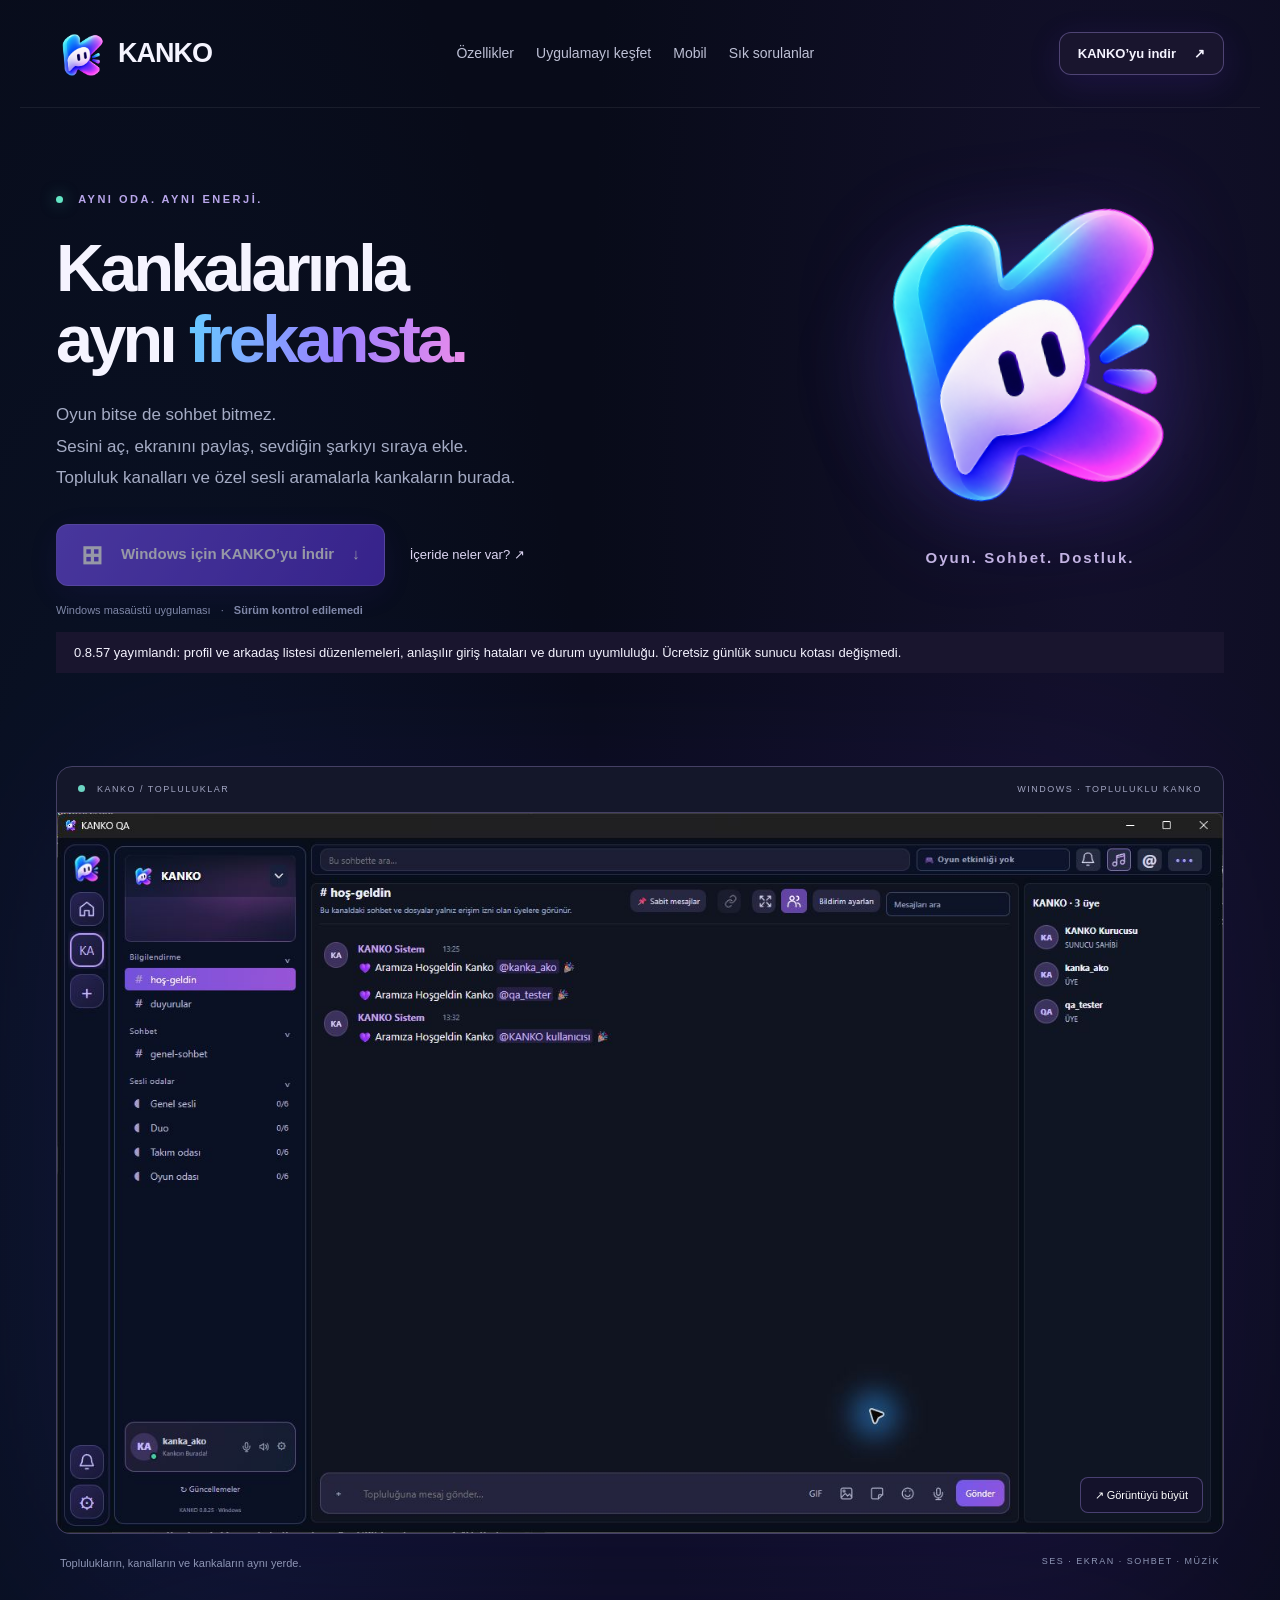
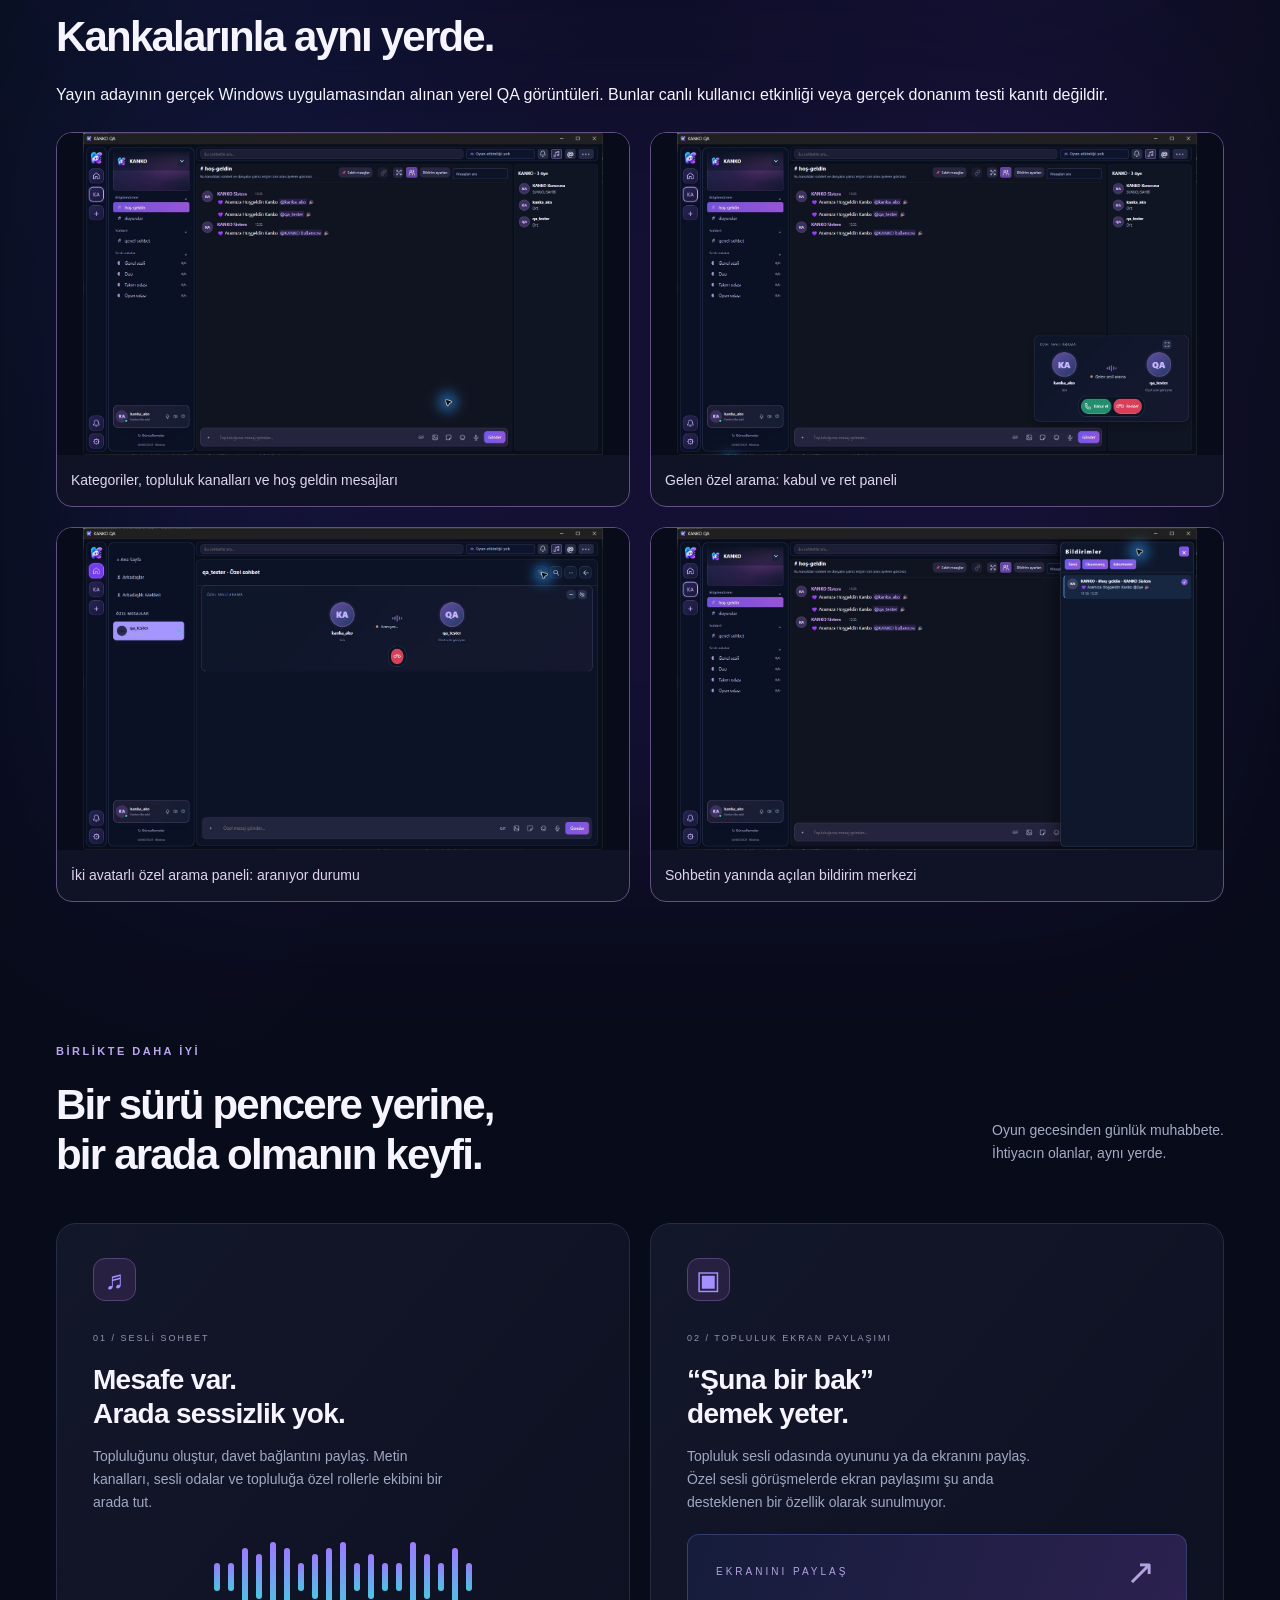
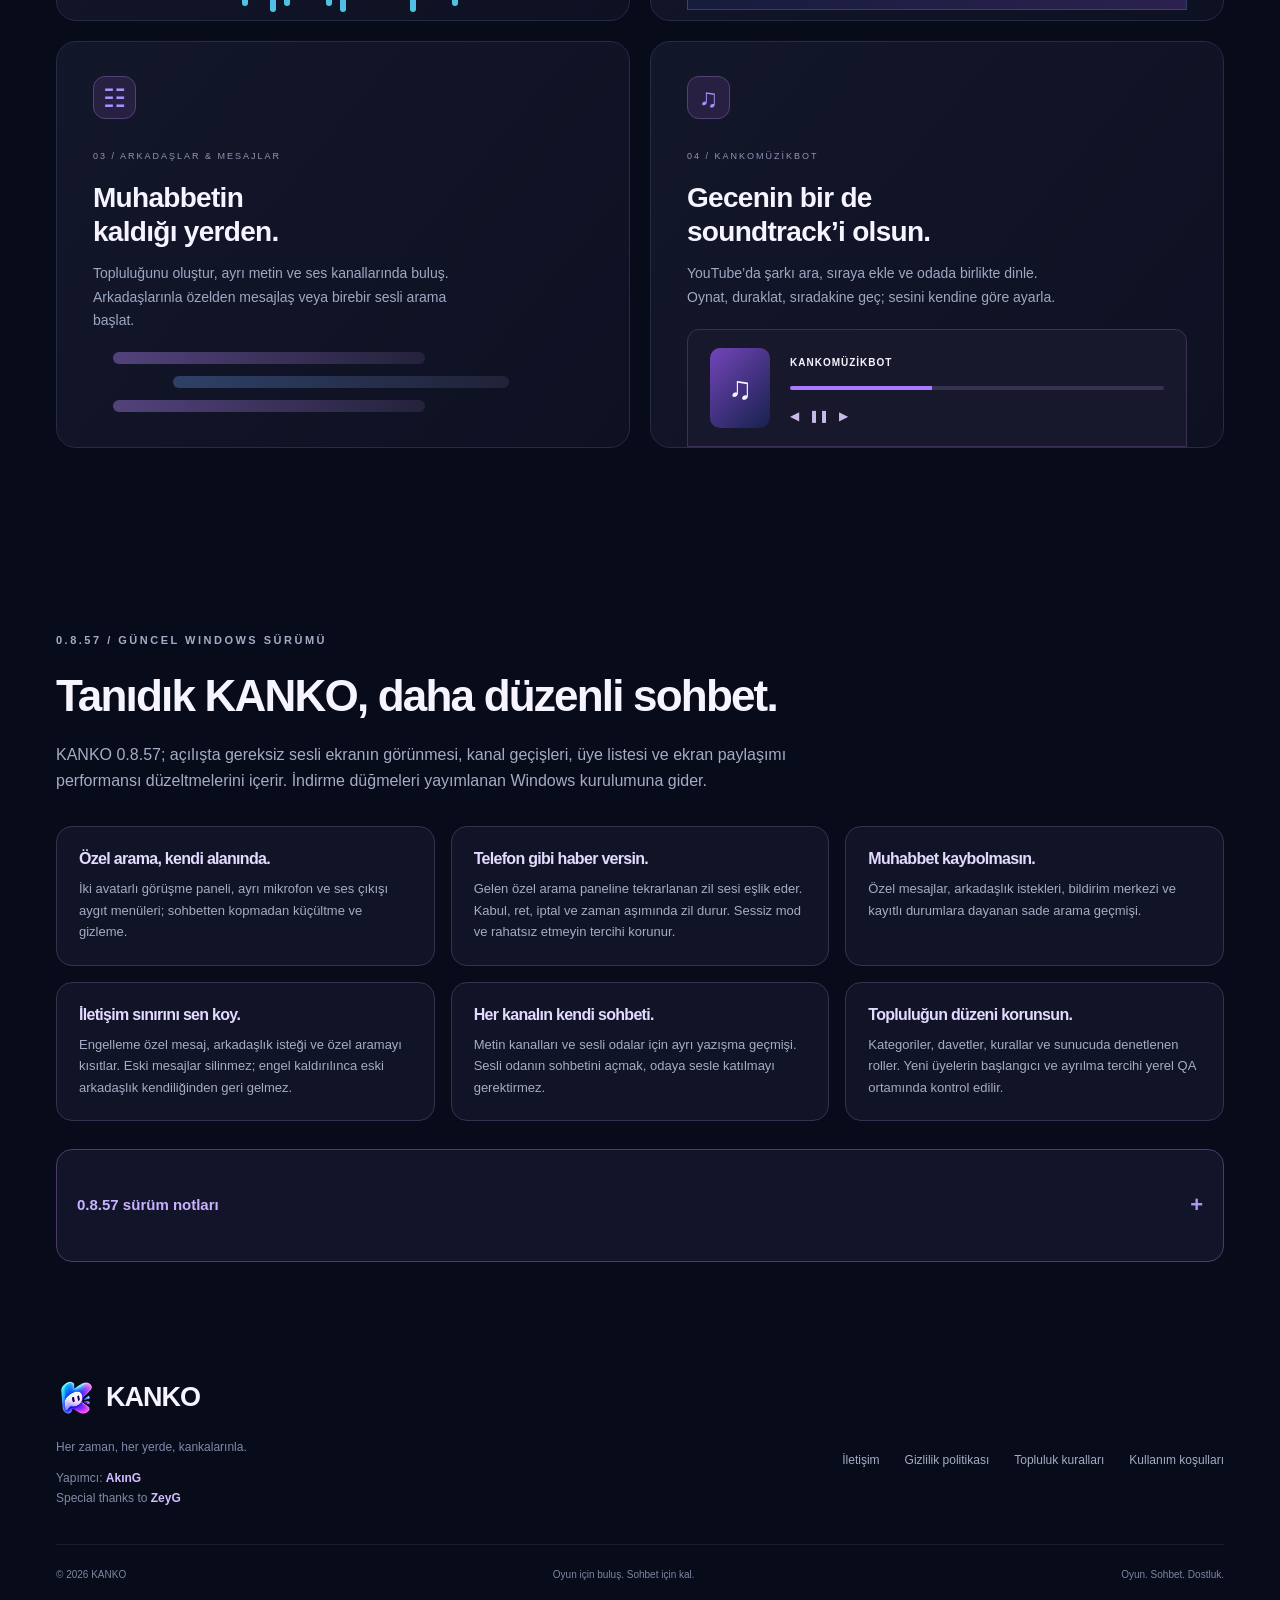
==== commit 79724b4a: "Publish KANKO 0.8.57 download information" ====
--- a/index.html
+++ b/index.html
@@ -1 +1 @@
-<!doctype html><html lang="tr"><head><meta charset="utf-8"><meta name="viewport" content="width=device-width,initial-scale=1"><meta name="theme-color" content="#080b19"><meta name="description" content="KANKO ile arkadaşlarınla sesli sohbet et, ekranını paylaş ve birlikte müzik dinle. Windows masaüstü uygulamasını indir."><link rel="canonical" href="https://kankoapp.github.io/"><meta property="og:url" content="https://kankoapp.github.io/"><meta property="og:image" content="https://kankoapp.github.io/logo-hd.png"><title>KANKO — Kankalarınla aynı frekansta.</title><meta property="og:title" content="KANKO — Kankalarınla aynı frekansta."><meta property="og:description" content="Oyun. Sohbet. Dostluk. Arkadaşlarınla buluşacağın Windows uygulaması."><link rel="icon" href="logo-hd.png"><link rel="stylesheet" href="style.css?v=release-live-1"><style>.mobile-section{padding-top:90px;padding-bottom:70px}.mobile-intro{display:grid;grid-template-columns:1fr 1.15fr;align-items:center;gap:40px}.mobile-intro h2{font-size:clamp(32px,4vw,50px);line-height:1.15;margin:22px 0}.mobile-intro p{color:var(--muted)}.coming-badge{display:inline-flex;border:1px solid #9671ff66;border-radius:30px;padding:7px 15px;background:#6542dc22;color:#cebaff;font-size:12px}.mobile-art{margin:0}.mobile-art img{display:block;width:100%;height:auto;border:1px solid #544678;border-radius:24px}.mobile-art figcaption{font-size:11px;color:var(--muted);margin-top:12px;text-align:center}.capability-grid{display:grid;grid-template-columns:repeat(3,minmax(0,1fr));gap:16px;margin-top:32px}.capability-card{border:1px solid #34334e;border-radius:16px;background:#111427;padding:22px;min-width:0}.capability-card h3{font-size:16px;margin:0 0 10px;color:#e3dbff}.capability-card p{font-size:13px;color:var(--muted);margin:0}.capability-heading{font-size:24px;margin-top:48px}.creator-credit strong{color:#d3bcff}.nav nav{gap:22px}@media(max-width:850px){.mobile-intro{grid-template-columns:1fr}.capability-grid{grid-template-columns:repeat(2,minmax(0,1fr))}.mobile-section{padding-top:60px}}@media(max-width:520px){.capability-grid{grid-template-columns:1fr}.mobile-intro{gap:24px}.capability-card{padding:18px}.mobile-section{padding-bottom:40px}.nav nav{gap:12px;font-size:12px}}</style><link rel="stylesheet" href="premium.css"><link rel="stylesheet" href="sharp-visuals.css"><link rel="stylesheet" href="game-examples.css"><link rel="stylesheet" href="candidate.css"></head><body><a class="skip" href="#main">İçeriğe geç</a><header class="nav wrap"><a class="brand" href="#" aria-label="KANKO ana sayfa"><img src="logo-hd.png" alt="" width="52" height="52">KANKO</a><nav aria-label="Ana menü"><a href="#ozellikler">Özellikler</a><a href="#uygulama">Uygulamayı keşfet</a><a href="#mobil">Mobil</a><a href="#sss">Sık sorulanlar</a></nav><a class="button small" href="#indir">KANKO’yu indir <span aria-hidden="true">↗</span></a></header><main id="main"><section class="hero wrap"><div class="eyebrow"><span class="status-dot"></span> AYNI ODA. AYNI ENERJİ.</div><h1>Kankalarınla<br>aynı <em>frekansta.</em></h1><p class="intro">Oyun bitse de sohbet bitmez.<br>Sesini aç, ekranını paylaş, sevdiğin şarkıyı sıraya ekle.<br class="desktop"> Topluluk kanalları ve özel sesli aramalarla kankaların burada.</p><div class="actions"><a class="button download" aria-disabled="true"><span class="windows" aria-hidden="true">⊞</span> Windows için KANKO’yu İndir <span aria-hidden="true">↓</span></a><a class="text-link" href="#uygulama">İçeride neler var? <span aria-hidden="true">↗</span></a></div><p class="release">Windows masaüstü uygulaması <span>·</span> <b data-release-version>v0.8.56</b></p><p class="small" role="status">0.8.56 güncellemesi yayımlandı. Günlük ücretsiz sunucu kotası nedeniyle yeni girişlerde ve bazı çevrimiçi işlemlerde geçici kesinti yaşanabilir.</p><div class="hero-mark" aria-hidden="true"><img src="logo-hd.png" alt=""><span>Oyun. Sohbet. Dostluk.</span></div></section><section id="uygulama" class="showcase wrap"><div class="preview-top"><span><i></i> KANKO / TOPLULUKLAR</span><span>WINDOWS · TOPLULUKLU KANKO</span></div><button class="screenshot" aria-label="KANKO ekran görüntüsünü büyüt"><img src="assets/candidate-community.png" alt="Güncel KANKO topluluk kanalları ve sesli odası; sentetik test hesapları" width="1444" height="861" fetchpriority="high"><span class="zoom">↗ Görüntüyü büyüt</span></button><div class="preview-bottom"><span>Toplulukların, kanalların ve kankaların aynı yerde.</span><span>SES · EKRAN · SOHBET · MÜZİK</span></div></section><section class="showcase wrap" aria-label="Güncel KANKO ekranları"><h2>Kankalarınla aynı yerde.</h2><p>Yayın adayının gerçek Windows uygulamasından alınan yerel QA görüntüleri. Bunlar canlı kullanıcı etkinliği veya gerçek donanım testi kanıtı değildir.</p><div class="site-theme-gallery"><figure><img src="assets/candidate-community.png" alt="Kategoriler, topluluk kanalları ve hoş geldin mesajları — yerel QA uygulamasından gerçek ekran görüntüsü" width="1446" height="893" loading="lazy"><figcaption>Kategoriler, topluluk kanalları ve hoş geldin mesajları</figcaption></figure><figure><img src="assets/candidate-incoming.jpg" alt="Gelen özel arama: kabul ve ret paneli — yerel QA uygulamasından gerçek ekran görüntüsü" width="1446" height="893" loading="lazy"><figcaption>Gelen özel arama: kabul ve ret paneli</figcaption></figure><figure><img src="assets/candidate-outgoing.png" alt="İki avatarlı özel arama paneli: aranıyor durumu — yerel QA uygulamasından gerçek ekran görüntüsü" width="1446" height="893" loading="lazy"><figcaption>İki avatarlı özel arama paneli: aranıyor durumu</figcaption></figure><figure><img src="assets/candidate-notifications.png" alt="Sohbetin yanında açılan bildirim merkezi — yerel QA uygulamasından gerçek ekran görüntüsü" width="1446" height="893" loading="lazy"><figcaption>Sohbetin yanında açılan bildirim merkezi</figcaption></figure></div></section><section id="ozellikler" class="features wrap"><div class="section-heading"><p class="eyebrow">BİRLİKTE DAHA İYİ</p><h2>Bir sürü pencere yerine,<br>bir arada olmanın keyfi.</h2><p>Oyun gecesinden günlük muhabbete.<br>İhtiyacın olanlar, aynı yerde.</p></div><div class="feature-grid"><article class="feature voice"><div class="icon" aria-hidden="true">♬</div><span class="number">01 / SESLİ SOHBET</span><h3>Mesafe var.<br>Arada sessizlik yok.</h3><p>Topluluğunu oluştur, davet bağlantını paylaş. Metin kanalları, sesli odalar ve topluluğa özel rollerle ekibini bir arada tut.</p><div class="wave" aria-hidden="true"><i></i><i></i><i></i><i></i><i></i><i></i><i></i><i></i><i></i><i></i><i></i><i></i><i></i><i></i><i></i><i></i><i></i><i></i><i></i></div></article><article class="feature"><div class="icon" aria-hidden="true">▣</div><span class="number">02 / TOPLULUK EKRAN PAYLAŞIMI</span><h3>“Şuna bir bak”<br>demek yeter.</h3><p>Topluluk sesli odasında oyununu ya da ekranını paylaş. Özel sesli görüşmelerde ekran paylaşımı şu anda desteklenen bir özellik olarak sunulmuyor.</p><div class="mini-art screen-art" aria-hidden="true"><span>EKRANINI PAYLAŞ</span><div>↗</div></div></article><article class="feature"><div class="icon" aria-hidden="true">☷</div><span class="number">03 / ARKADAŞLAR & MESAJLAR</span><h3>Muhabbetin<br>kaldığı yerden.</h3><p>Topluluğunu oluştur, ayrı metin ve ses kanallarında buluş. Arkadaşlarınla özelden mesajlaş veya birebir sesli arama başlat.</p><div class="mini-art chat-art" aria-hidden="true"><b></b><b></b><b></b></div></article><article class="feature music"><div class="icon" aria-hidden="true">♫</div><span class="number">04 / KANKOMÜZİKBOT</span><h3>Gecenin bir de<br>soundtrack’i olsun.</h3><p>YouTube’da şarkı ara, sıraya ekle ve odada birlikte dinle. Oynat, duraklat, sıradakine geç; sesini kendine göre ayarla.</p><div class="music-art" aria-hidden="true"><span>♫</span><div><b>KANKOMÜZİKBOT</b><div class="progress"></div><small>◀ &nbsp; ❚❚ &nbsp; ▶</small></div></div></article></div></section><section class="wrap candidate-section" id="yayin-adayi"><p class="eyebrow">0.8.56 / GÜNCEL WINDOWS SÜRÜMÜ</p><h2>Tanıdık KANKO, daha düzenli sohbet.</h2><p>KANKO 0.8.56; açılışta gereksiz sesli ekranın görünmesi, kanal geçişleri, üye listesi ve ekran paylaşımı performansı düzeltmelerini içerir. İndirme düğmeleri yayımlanan Windows kurulumuna gider.</p><div class="capability-grid"><article class="capability-card"><h3>Özel arama, kendi alanında.</h3><p>İki avatarlı görüşme paneli, ayrı mikrofon ve ses çıkışı aygıt menüleri; sohbetten kopmadan küçültme ve gizleme.</p></article><article class="capability-card"><h3>Telefon gibi haber versin.</h3><p>Gelen özel arama paneline tekrarlanan zil sesi eşlik eder. Kabul, ret, iptal ve zaman aşımında zil durur. Sessiz mod ve rahatsız etmeyin tercihi korunur.</p></article><article class="capability-card"><h3>Muhabbet kaybolmasın.</h3><p>Özel mesajlar, arkadaşlık istekleri, bildirim merkezi ve kayıtlı durumlara dayanan sade arama geçmişi.</p></article><article class="capability-card"><h3>İletişim sınırını sen koy.</h3><p>Engelleme özel mesaj, arkadaşlık isteği ve özel aramayı kısıtlar. Eski mesajlar silinmez; engel kaldırılınca eski arkadaşlık kendiliğinden geri gelmez.</p></article><article class="capability-card"><h3>Her kanalın kendi sohbeti.</h3><p>Metin kanalları ve sesli odalar için ayrı yazışma geçmişi. Sesli odanın sohbetini açmak, odaya sesle katılmayı gerektirmez.</p></article><article class="capability-card"><h3>Topluluğun düzeni korunsun.</h3><p>Kategoriler, davetler, kurallar ve sunucuda denetlenen roller. Yeni üyelerin başlangıcı ve ayrılma tercihi yerel QA ortamında kontrol edilir.</p></article></div><details class="candidate-notes"><summary>0.8.56 sürüm notları</summary><ul><li>Yenilenen topluluk ve özel mesaj panelleri.</li><li>Gelen arama paneliyle birlikte tekrarlanan zil sesi ve arama bitince temizleme.</li><li>Ayrı aygıt menüleri, görüşme küçültme, gizleme ve aktif görüşmeye geri dönüş.</li><li>Bildirim merkezi, kayıtlı arama geçmişi ve engelleme kontrolleri.</li><li>Kurallar ve kullanım koşulları pencerelerinin katmanl<section class="steps wrap"><div><p class="eyebrow">BULUŞMAK BU KADAR KOLAY</p><h2>Plan belli.<br>Kankolar geliyor.</h2></div><ol><li><span>01</span><div><h3>KANKO’yu indir.</h3><p>Windows uygulamasını bilgisayarına kur.</p></div></li><li><span>02</span><div><h3>Odanı aç, linkini paylaş.</h3><p>Davet bağlantısını arkadaşlarına gönder.</p></div></li><li><span>03</span><div><h3>Gerisi muhabbet.</h3><p>Konuş, ekranını paylaş, birlikte müzik dinle.</p></div></li></ol></section><section class="wrap mobile-section" id="tum-ozellikler"><p class="eyebrow">WINDOWS UYGULAMASINDA</p><h2>Muhabbetin bütün parçaları.</h2><p>KANKO’da bugün kullanabileceğin özellikler.</p><div class="windows-gallery"><figure><img src="assets/candidate-community.png" alt="Kategoriler, topluluk kanalları ve hoş geldin mesajları — yerel QA uygulamasından gerçek ekran görüntüsü" width="1446" height="893" loading="lazy"><figcaption>Kategoriler, topluluk kanalları ve hoş geldin mesajları</figcaption></figure></div><h3 id="gorunum" class="theme-gallery-heading">KANKO’nun bütün temaları</h3><p class="theme-gallery-description">Görsele dokun, temayı tam boyutta incele.</p><div class="site-theme-gallery" aria-label="KANKO görsel tema önizlemeleri"><figure><img src="assets/theme-default.svg" alt="KANKO Varsayılan lacivert kale ve gece teması" loading="lazy" width="1600" height="900"><figcaption>KANKO · Varsayılan</figcaption></figure><figure><img src="assets/theme-city.png" alt="KANKO maskotlu Kanka Molası teması" loading="lazy" width="1672" height="941"><figcaption>Kanka Molası</figcaption></figure><figure><img src="assets/theme-neon.png" alt="KANKO Neon Sokak teması" loading="lazy" width="1672" height="941"><figcaption>Neon Sokak</figcaption></figure><figure><img src="assets/theme-space.png" alt="KANKO Uzay Muhabbeti teması" loading="lazy" width="1672" height="941"><figcaption>Uzay Muhabbeti</figcaption></figure><figure><img src="assets/theme-zeyg.png" alt="Lila ve pembe şakayıklarla ZeyG Special teması" loading="lazy" width="1672" height="941"><figcaption>ZeyG Special</figcaption></figure></div><details class="desktop-more"><summary>Tüm Windows özelliklerini keşfet</summary><div class="capability-grid"><article class="capability-card"><h3>Ses odaları ve arkadaşlar</h3><p>Kalıcı ses odaları, davet bağlantıları, arkadaş istekleri ve özel mesajlar. Kısa bağlantı kesintilerinde otomatik yeniden katılma.</p></article><article class="capability-card"><h3>Ekranını paylaş, birlikte izle</h3><p>Katılımcı kartından yayını aç; geniş izleme veya tam ekran kullan. Yayın sesi ve paylaşım kalitesini<section id="indir" class="download-section wrap"><div class="download-glow"></div><img src="logo-hd.png" width="110" height="110" alt="KANKO maskotu" loading="lazy"><p class="eyebrow">OYUN. SOHBET. DOSTLUK.</p><h2>Bu akşam nerede?<br><em>KANKO’da.</em></h2><p>Bir oda aç. Kankalarını çağır. İyi vakit geçir.</p><a class="button download" aria-disabled="true">⊞ &nbsp; Windows için KANKO’yu İndir <span aria-hidden="true">↓</span></a><button class="release-notes" type="button" aria-haspopup="dialog" aria-controls="releaseDialog">v0.8.56 · Sürüm notlarını gör</button></section></main><footer class="wrap"><div><a class="brand" href="#"><img src="logo-hd.png" width="40" height="40" alt="">KANKO</a><p>Her zaman, her yerde, kankalarınla.</p><p class="creator-credit">Yapımcı: <strong>AkınG</strong><br>Special thanks to <strong>ZeyG</strong></p></div><div class="footer-links"><a href="iletisim.html">İletişim</a><a href="gizlilik.html">Gizlilik politikası</a><a href="topluluk-kurallari.html">Topluluk kuralları</a><a href="kosullar.html">Kullanım koşulları</a></div><div class="footer-bottom"><span>© 2026 KANKO</span><span>Oyun için buluş. Sohbet için kal.</span><span>Oyun. Sohbet. Dostluk.</span></div></footer><dialog id="lightbox"><button class="close" aria-label="Kapat">×</button><img src="assets/candidate-community.png" alt="KANKO topluluklu Windows arayüzü; sentetik test hesapları"></dialog><dialog id="info"><button class="close" aria-label="Kapat">×</button><div id="info-content"></div></dialog><dialog id="releaseDialog" aria-labelledby="releaseTitle"><button class="close" aria-label="Sürüm notlarını kapat">×</button><p class="eyebrow">KANKO / YENİLİKLER</p><h2 id="releaseTitle">KANKO 0.8.56</h2><p class="release-subtitle">Topluluklar ve özel sesli aramalar</p><ul class="release-list" aria-live="polite"><li>Topluluklar, metin kanalları ve sesli odalar.</li><li>Modern birebir özel sesli aramalar ve yeniden bağlanma düzeltmesi.</li><li>Sesli odaya eşzamanlı katılımda 4003 düzeltmesi.</li><li>Mesaj geçmişi, roller ve mevcut hesap verilerinin korunması.</li></ul><p id="releaseStatus" role="status" class="small"></p><button class="button release-retry" type="button" hidden>Tekrar kontrol et</button><button class="button release-done" type="button">Tamam</button></dialog><script src="site.js?v=0.8.56"></script><script src="visual-gallery.js"></script></body></html>
+<!doctype html><html lang="tr"><head><meta charset="utf-8"><meta name="viewport" content="width=device-width,initial-scale=1"><meta name="theme-color" content="#080b19"><meta name="description" content="KANKO ile arkadaşlarınla sesli sohbet et, ekranını paylaş ve birlikte müzik dinle. Windows masaüstü uygulamasını indir."><link rel="canonical" href="https://kankoapp.github.io/"><meta property="og:url" content="https://kankoapp.github.io/"><meta property="og:image" content="https://kankoapp.github.io/logo-hd.png"><title>KANKO — Kankalarınla aynı frekansta.</title><meta property="og:title" content="KANKO — Kankalarınla aynı frekansta."><meta property="og:description" content="Oyun. Sohbet. Dostluk. Arkadaşlarınla buluşacağın Windows uygulaması."><link rel="icon" href="logo-hd.png"><link rel="stylesheet" href="style.css?v=release-live-1"><style>.mobile-section{padding-top:90px;padding-bottom:70px}.mobile-intro{display:grid;grid-template-columns:1fr 1.15fr;align-items:center;gap:40px}.mobile-intro h2{font-size:clamp(32px,4vw,50px);line-height:1.15;margin:22px 0}.mobile-intro p{color:var(--muted)}.coming-badge{display:inline-flex;border:1px solid #9671ff66;border-radius:30px;padding:7px 15px;background:#6542dc22;color:#cebaff;font-size:12px}.mobile-art{margin:0}.mobile-art img{display:block;width:100%;height:auto;border:1px solid #544678;border-radius:24px}.mobile-art figcaption{font-size:11px;color:var(--muted);margin-top:12px;text-align:center}.capability-grid{display:grid;grid-template-columns:repeat(3,minmax(0,1fr));gap:16px;margin-top:32px}.capability-card{border:1px solid #34334e;border-radius:16px;background:#111427;padding:22px;min-width:0}.capability-card h3{font-size:16px;margin:0 0 10px;color:#e3dbff}.capability-card p{font-size:13px;color:var(--muted);margin:0}.capability-heading{font-size:24px;margin-top:48px}.creator-credit strong{color:#d3bcff}.nav nav{gap:22px}@media(max-width:850px){.mobile-intro{grid-template-columns:1fr}.capability-grid{grid-template-columns:repeat(2,minmax(0,1fr))}.mobile-section{padding-top:60px}}@media(max-width:520px){.capability-grid{grid-template-columns:1fr}.mobile-intro{gap:24px}.capability-card{padding:18px}.mobile-section{padding-bottom:40px}.nav nav{gap:12px;font-size:12px}}</style><link rel="stylesheet" href="premium.css"><link rel="stylesheet" href="sharp-visuals.css"><link rel="stylesheet" href="game-examples.css"><link rel="stylesheet" href="candidate.css"></head><body><a class="skip" href="#main">İçeriğe geç</a><header class="nav wrap"><a class="brand" href="#" aria-label="KANKO ana sayfa"><img src="logo-hd.png" alt="" width="52" height="52">KANKO</a><nav aria-label="Ana menü"><a href="#ozellikler">Özellikler</a><a href="#uygulama">Uygulamayı keşfet</a><a href="#mobil">Mobil</a><a href="#sss">Sık sorulanlar</a></nav><a class="button small" href="#indir">KANKO’yu indir <span aria-hidden="true">↗</span></a></header><main id="main"><section class="hero wrap"><div class="eyebrow"><span class="status-dot"></span> AYNI ODA. AYNI ENERJİ.</div><h1>Kankalarınla<br>aynı <em>frekansta.</em></h1><p class="intro">Oyun bitse de sohbet bitmez.<br>Sesini aç, ekranını paylaş, sevdiğin şarkıyı sıraya ekle.<br class="desktop"> Topluluk kanalları ve özel sesli aramalarla kankaların burada.</p><div class="actions"><a class="button download" aria-disabled="true"><span class="windows" aria-hidden="true">⊞</span> Windows için KANKO’yu İndir <span aria-hidden="true">↓</span></a><a class="text-link" href="#uygulama">İçeride neler var? <span aria-hidden="true">↗</span></a></div><p class="release">Windows masaüstü uygulaması <span>·</span> <b data-release-version>v0.8.57</b></p><p class="small" role="status">0.8.57 yayımlandı: profil ve arkadaş listesi düzenlemeleri, anlaşılır giriş hataları ve durum uyumluluğu. Ücretsiz günlük sunucu kotası değişmedi.</p><div class="hero-mark" aria-hidden="true"><img src="logo-hd.png" alt=""><span>Oyun. Sohbet. Dostluk.</span></div></section><section id="uygulama" class="showcase wrap"><div class="preview-top"><span><i></i> KANKO / TOPLULUKLAR</span><span>WINDOWS · TOPLULUKLU KANKO</span></div><button class="screenshot" aria-label="KANKO ekran görüntüsünü büyüt"><img src="assets/candidate-community.png" alt="Güncel KANKO topluluk kanalları ve sesli odası; sentetik test hesapları" width="1444" height="861" fetchpriority="high"><span class="zoom">↗ Görüntüyü büyüt</span></button><div class="preview-bottom"><span>Toplulukların, kanalların ve kankaların aynı yerde.</span><span>SES · EKRAN · SOHBET · MÜZİK</span></div></section><section class="showcase wrap" aria-label="Güncel KANKO ekranları"><h2>Kankalarınla aynı yerde.</h2><p>Yayın adayının gerçek Windows uygulamasından alınan yerel QA görüntüleri. Bunlar canlı kullanıcı etkinliği veya gerçek donanım testi kanıtı değildir.</p><div class="site-theme-gallery"><figure><img src="assets/candidate-community.png" alt="Kategoriler, topluluk kanalları ve hoş geldin mesajları — yerel QA uygulamasından gerçek ekran görüntüsü" width="1446" height="893" loading="lazy"><figcaption>Kategoriler, topluluk kanalları ve hoş geldin mesajları</figcaption></figure><figure><img src="assets/candidate-incoming.jpg" alt="Gelen özel arama: kabul ve ret paneli — yerel QA uygulamasından gerçek ekran görüntüsü" width="1446" height="893" loading="lazy"><figcaption>Gelen özel arama: kabul ve ret paneli</figcaption></figure><figure><img src="assets/candidate-outgoing.png" alt="İki avatarlı özel arama paneli: aranıyor durumu — yerel QA uygulamasından gerçek ekran görüntüsü" width="1446" height="893" loading="lazy"><figcaption>İki avatarlı özel arama paneli: aranıyor durumu</figcaption></figure><figure><img src="assets/candidate-notifications.png" alt="Sohbetin yanında açılan bildirim merkezi — yerel QA uygulamasından gerçek ekran görüntüsü" width="1446" height="893" loading="lazy"><figcaption>Sohbetin yanında açılan bildirim merkezi</figcaption></figure></div></section><section id="ozellikler" class="features wrap"><div class="section-heading"><p class="eyebrow">BİRLİKTE DAHA İYİ</p><h2>Bir sürü pencere yerine,<br>bir arada olmanın keyfi.</h2><p>Oyun gecesinden günlük muhabbete.<br>İhtiyacın olanlar, aynı yerde.</p></div><div class="feature-grid"><article class="feature voice"><div class="icon" aria-hidden="true">♬</div><span class="number">01 / SESLİ SOHBET</span><h3>Mesafe var.<br>Arada sessizlik yok.</h3><p>Topluluğunu oluştur, davet bağlantını paylaş. Metin kanalları, sesli odalar ve topluluğa özel rollerle ekibini bir arada tut.</p><div class="wave" aria-hidden="true"><i></i><i></i><i></i><i></i><i></i><i></i><i></i><i></i><i></i><i></i><i></i><i></i><i></i><i></i><i></i><i></i><i></i><i></i><i></i></div></article><article class="feature"><div class="icon" aria-hidden="true">▣</div><span class="number">02 / TOPLULUK EKRAN PAYLAŞIMI</span><h3>“Şuna bir bak”<br>demek yeter.</h3><p>Topluluk sesli odasında oyununu ya da ekranını paylaş. Özel sesli görüşmelerde ekran paylaşımı şu anda desteklenen bir özellik olarak sunulmuyor.</p><div class="mini-art screen-art" aria-hidden="true"><span>EKRANINI PAYLAŞ</span><div>↗</div></div></article><article class="feature"><div class="icon" aria-hidden="true">☷</div><span class="number">03 / ARKADAŞLAR & MESAJLAR</span><h3>Muhabbetin<br>kaldığı yerden.</h3><p>Topluluğunu oluştur, ayrı metin ve ses kanallarında buluş. Arkadaşlarınla özelden mesajlaş veya birebir sesli arama başlat.</p><div class="mini-art chat-art" aria-hidden="true"><b></b><b></b><b></b></div></article><article class="feature music"><div class="icon" aria-hidden="true">♫</div><span class="number">04 / KANKOMÜZİKBOT</span><h3>Gecenin bir de<br>soundtrack’i olsun.</h3><p>YouTube’da şarkı ara, sıraya ekle ve odada birlikte dinle. Oynat, duraklat, sıradakine geç; sesini kendine göre ayarla.</p><div class="music-art" aria-hidden="true"><span>♫</span><div><b>KANKOMÜZİKBOT</b><div class="progress"></div><small>◀ &nbsp; ❚❚ &nbsp; ▶</small></div></div></article></div></section><section class="wrap candidate-section" id="yayin-adayi"><p class="eyebrow">0.8.57 / GÜNCEL WINDOWS SÜRÜMÜ</p><h2>Tanıdık KANKO, daha düzenli sohbet.</h2><p>KANKO 0.8.57; açılışta gereksiz sesli ekranın görünmesi, kanal geçişleri, üye listesi ve ekran paylaşımı performansı düzeltmelerini içerir. İndirme düğmeleri yayımlanan Windows kurulumuna gider.</p><div class="capability-grid"><article class="capability-card"><h3>Özel arama, kendi alanında.</h3><p>İki avatarlı görüşme paneli, ayrı mikrofon ve ses çıkışı aygıt menüleri; sohbetten kopmadan küçültme ve gizleme.</p></article><article class="capability-card"><h3>Telefon gibi haber versin.</h3><p>Gelen özel arama paneline tekrarlanan zil sesi eşlik eder. Kabul, ret, iptal ve zaman aşımında zil durur. Sessiz mod ve rahatsız etmeyin tercihi korunur.</p></article><article class="capability-card"><h3>Muhabbet kaybolmasın.</h3><p>Özel mesajlar, arkadaşlık istekleri, bildirim merkezi ve kayıtlı durumlara dayanan sade arama geçmişi.</p></article><article class="capability-card"><h3>İletişim sınırını sen koy.</h3><p>Engelleme özel mesaj, arkadaşlık isteği ve özel aramayı kısıtlar. Eski mesajlar silinmez; engel kaldırılınca eski arkadaşlık kendiliğinden geri gelmez.</p></article><article class="capability-card"><h3>Her kanalın kendi sohbeti.</h3><p>Metin kanalları ve sesli odalar için ayrı yazışma geçmişi. Sesli odanın sohbetini açmak, odaya sesle katılmayı gerektirmez.</p></article><article class="capability-card"><h3>Topluluğun düzeni korunsun.</h3><p>Kategoriler, davetler, kurallar ve sunucuda denetlenen roller. Yeni üyelerin başlangıcı ve ayrılma tercihi yerel QA ortamında kontrol edilir.</p></article></div><details class="candidate-notes"><summary>0.8.57 sürüm notları</summary><ul><li>Yenilenen topluluk ve özel mesaj panelleri.</li><li>Gelen arama paneliyle birlikte tekrarlanan zil sesi ve arama bitince temizleme.</li><li>Ayrı aygıt menüleri, görüşme küçültme, gizleme ve aktif görüşmeye geri dönüş.</li><li>Bildirim merkezi, kayıtlı arama geçmişi ve engelleme kontrolleri.</li><li>Kurallar ve kullanım koşulları pencerelerinin katmanl<section class="steps wrap"><div><p class="eyebrow">BULUŞMAK BU KADAR KOLAY</p><h2>Plan belli.<br>Kankolar geliyor.</h2></div><ol><li><span>01</span><div><h3>KANKO’yu indir.</h3><p>Windows uygulamasını bilgisayarına kur.</p></div></li><li><span>02</span><div><h3>Odanı aç, linkini paylaş.</h3><p>Davet bağlantısını arkadaşlarına gönder.</p></div></li><li><span>03</span><div><h3>Gerisi muhabbet.</h3><p>Konuş, ekranını paylaş, birlikte müzik dinle.</p></div></li></ol></section><section class="wrap mobile-section" id="tum-ozellikler"><p class="eyebrow">WINDOWS UYGULAMASINDA</p><h2>Muhabbetin bütün parçaları.</h2><p>KANKO’da bugün kullanabileceğin özellikler.</p><div class="windows-gallery"><figure><img src="assets/candidate-community.png" alt="Kategoriler, topluluk kanalları ve hoş geldin mesajları — yerel QA uygulamasından gerçek ekran görüntüsü" width="1446" height="893" loading="lazy"><figcaption>Kategoriler, topluluk kanalları ve hoş geldin mesajları</figcaption></figure></div><h3 id="gorunum" class="theme-gallery-heading">KANKO’nun bütün temaları</h3><p class="theme-gallery-description">Görsele dokun, temayı tam boyutta incele.</p><div class="site-theme-gallery" aria-label="KANKO görsel tema önizlemeleri"><figure><img src="assets/theme-default.svg" alt="KANKO Varsayılan lacivert kale ve gece teması" loading="lazy" width="1600" height="900"><figcaption>KANKO · Varsayılan</figcaption></figure><figure><img src="assets/theme-city.png" alt="KANKO maskotlu Kanka Molası teması" loading="lazy" width="1672" height="941"><figcaption>Kanka Molası</figcaption></figure><figure><img src="assets/theme-neon.png" alt="KANKO Neon Sokak teması" loading="lazy" width="1672" height="941"><figcaption>Neon Sokak</figcaption></figure><figure><img src="assets/theme-space.png" alt="KANKO Uzay Muhabbeti teması" loading="lazy" width="1672" height="941"><figcaption>Uzay Muhabbeti</figcaption></figure><figure><img src="assets/theme-zeyg.png" alt="Lila ve pembe şakayıklarla ZeyG Special teması" loading="lazy" width="1672" height="941"><figcaption>ZeyG Special</figcaption></figure></div><details class="desktop-more"><summary>Tüm Windows özelliklerini keşfet</summary><div class="capability-grid"><article class="capability-card"><h3>Ses odaları ve arkadaşlar</h3><p>Kalıcı ses odaları, davet bağlantıları, arkadaş istekleri ve özel mesajlar. Kısa bağlantı kesintilerinde otomatik yeniden katılma.</p></article><article class="capability-card"><h3>Ekranını paylaş, birlikte izle</h3><p>Katılımcı kartından yayını aç; geniş izleme veya tam ekran kullan. Yayın sesi ve paylaşım kalitesini<section id="indir" class="download-section wrap"><div class="download-glow"></div><img src="logo-hd.png" width="110" height="110" alt="KANKO maskotu" loading="lazy"><p class="eyebrow">OYUN. SOHBET. DOSTLUK.</p><h2>Bu akşam nerede?<br><em>KANKO’da.</em></h2><p>Bir oda aç. Kankalarını çağır. İyi vakit geçir.</p><a class="button download" aria-disabled="true">⊞ &nbsp; Windows için KANKO’yu İndir <span aria-hidden="true">↓</span></a><button class="release-notes" type="button" aria-haspopup="dialog" aria-controls="releaseDialog">v0.8.57 · Sürüm notlarını gör</button></section></main><footer class="wrap"><div><a class="brand" href="#"><img src="logo-hd.png" width="40" height="40" alt="">KANKO</a><p>Her zaman, her yerde, kankalarınla.</p><p class="creator-credit">Yapımcı: <strong>AkınG</strong><br>Special thanks to <strong>ZeyG</strong></p></div><div class="footer-links"><a href="iletisim.html">İletişim</a><a href="gizlilik.html">Gizlilik politikası</a><a href="topluluk-kurallari.html">Topluluk kuralları</a><a href="kosullar.html">Kullanım koşulları</a></div><div class="footer-bottom"><span>© 2026 KANKO</span><span>Oyun için buluş. Sohbet için kal.</span><span>Oyun. Sohbet. Dostluk.</span></div></footer><dialog id="lightbox"><button class="close" aria-label="Kapat">×</button><img src="assets/candidate-community.png" alt="KANKO topluluklu Windows arayüzü; sentetik test hesapları"></dialog><dialog id="info"><button class="close" aria-label="Kapat">×</button><div id="info-content"></div></dialog><dialog id="releaseDialog" aria-labelledby="releaseTitle"><button class="close" aria-label="Sürüm notlarını kapat">×</button><p class="eyebrow">KANKO / YENİLİKLER</p><h2 id="releaseTitle">KANKO 0.8.57</h2><p class="release-subtitle">Topluluklar ve özel sesli aramalar</p><ul class="release-list" aria-live="polite"><li>Profil kartında daha okunaklı isim ve durum; mevcut ses kontrolleri korunur.</li><li>Özel mesaj listesinde isim ve rol rozeti hizalaması.</li><li>Bağlantı yeniden kurulurken son arkadaş listesini gösterme.</li><li>Anlaşılır giriş hataları ve Sigaradayım durumunun sunucu uyumluluğu.</li></ul><p id="releaseStatus" role="status" class="small"></p><button class="button release-retry" type="button" hidden>Tekrar kontrol et</button><button class="button release-done" type="button">Tamam</button></dialog><script src="site.js?v=0.8.57"></script><script src="visual-gallery.js"></script></body></html>
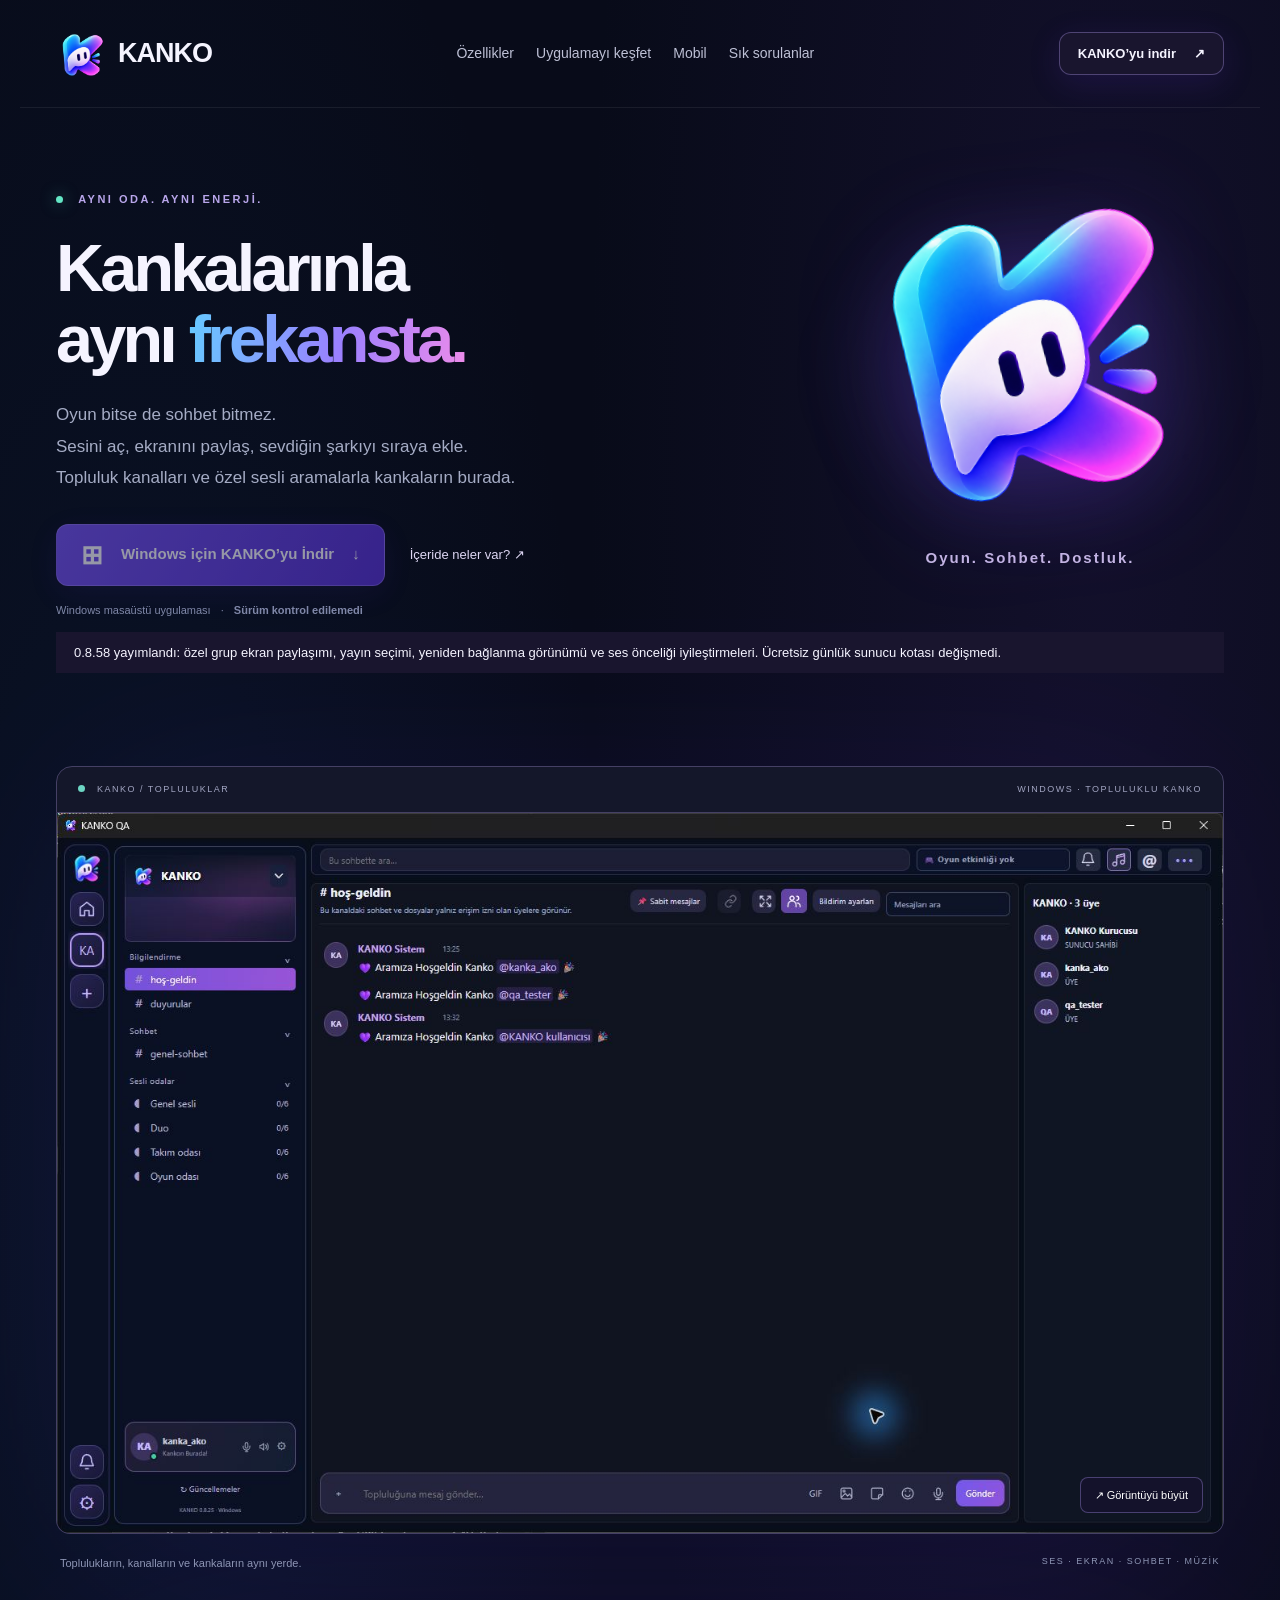
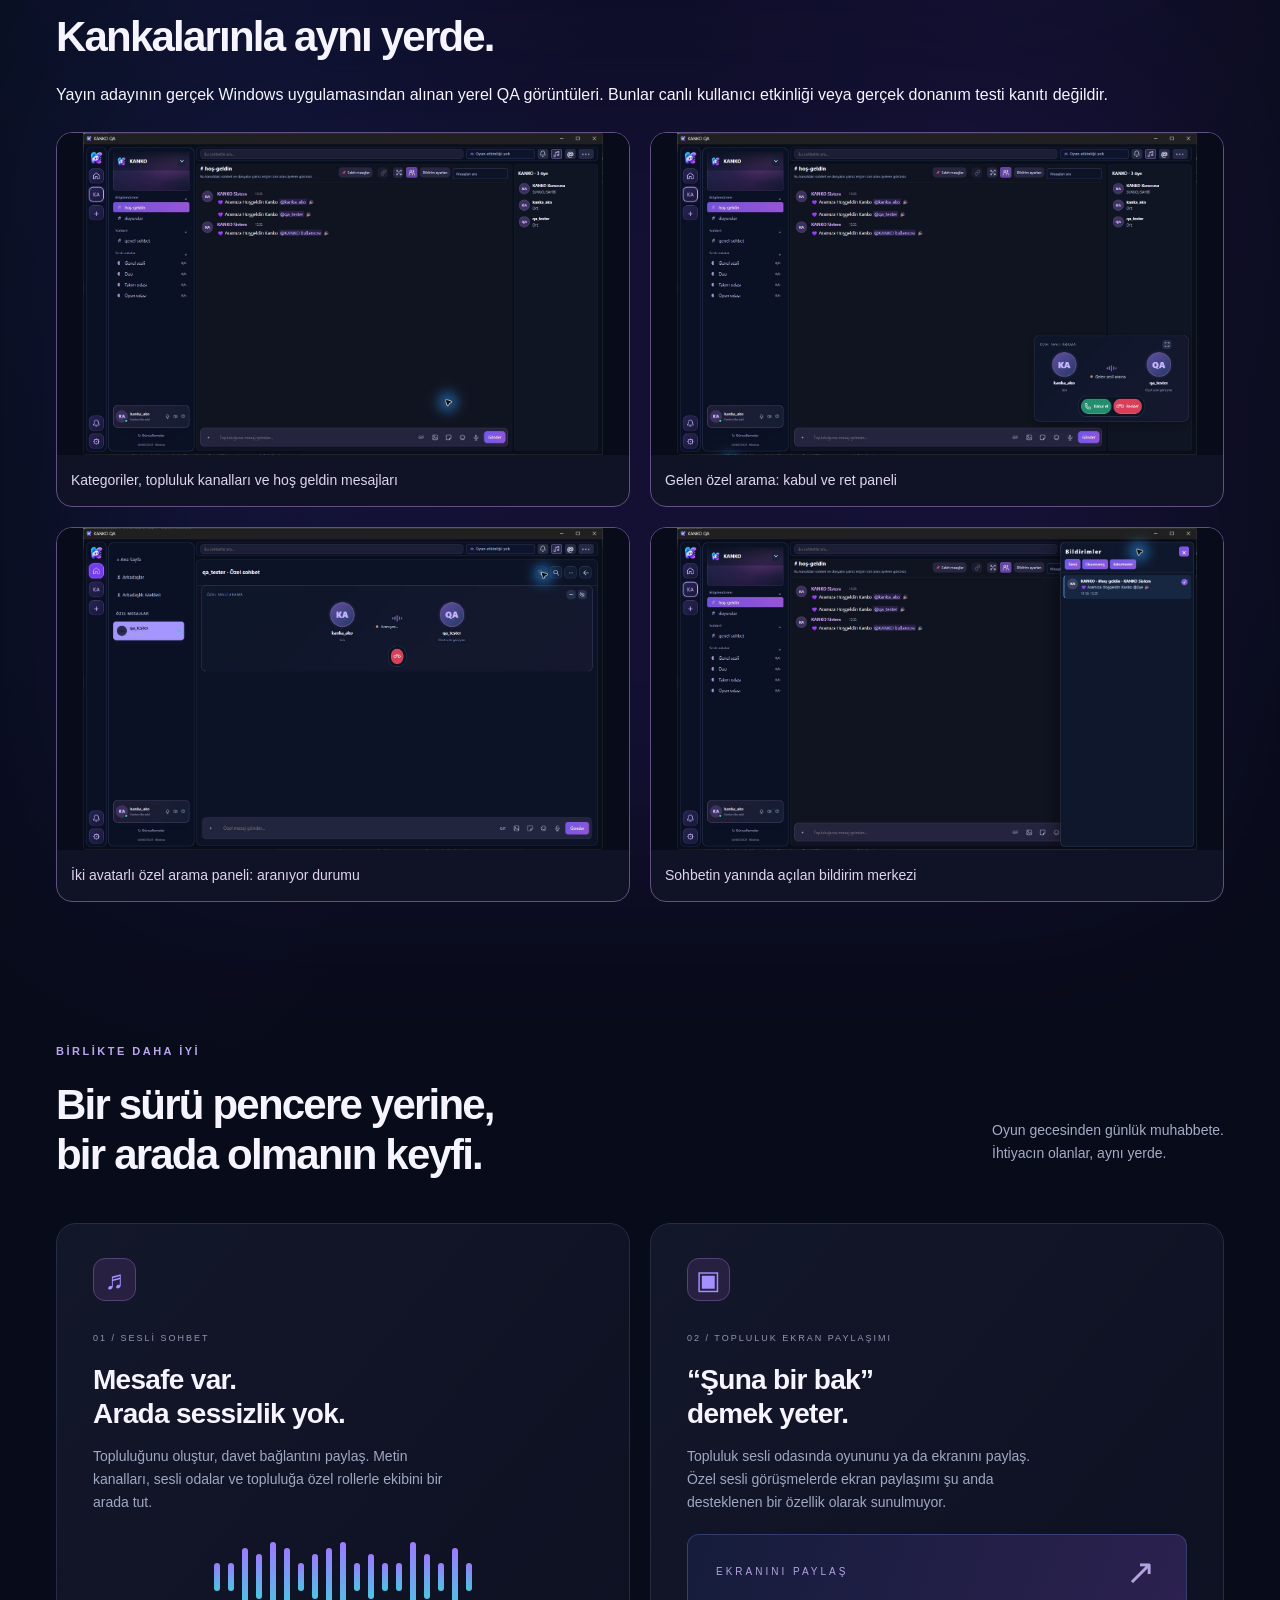
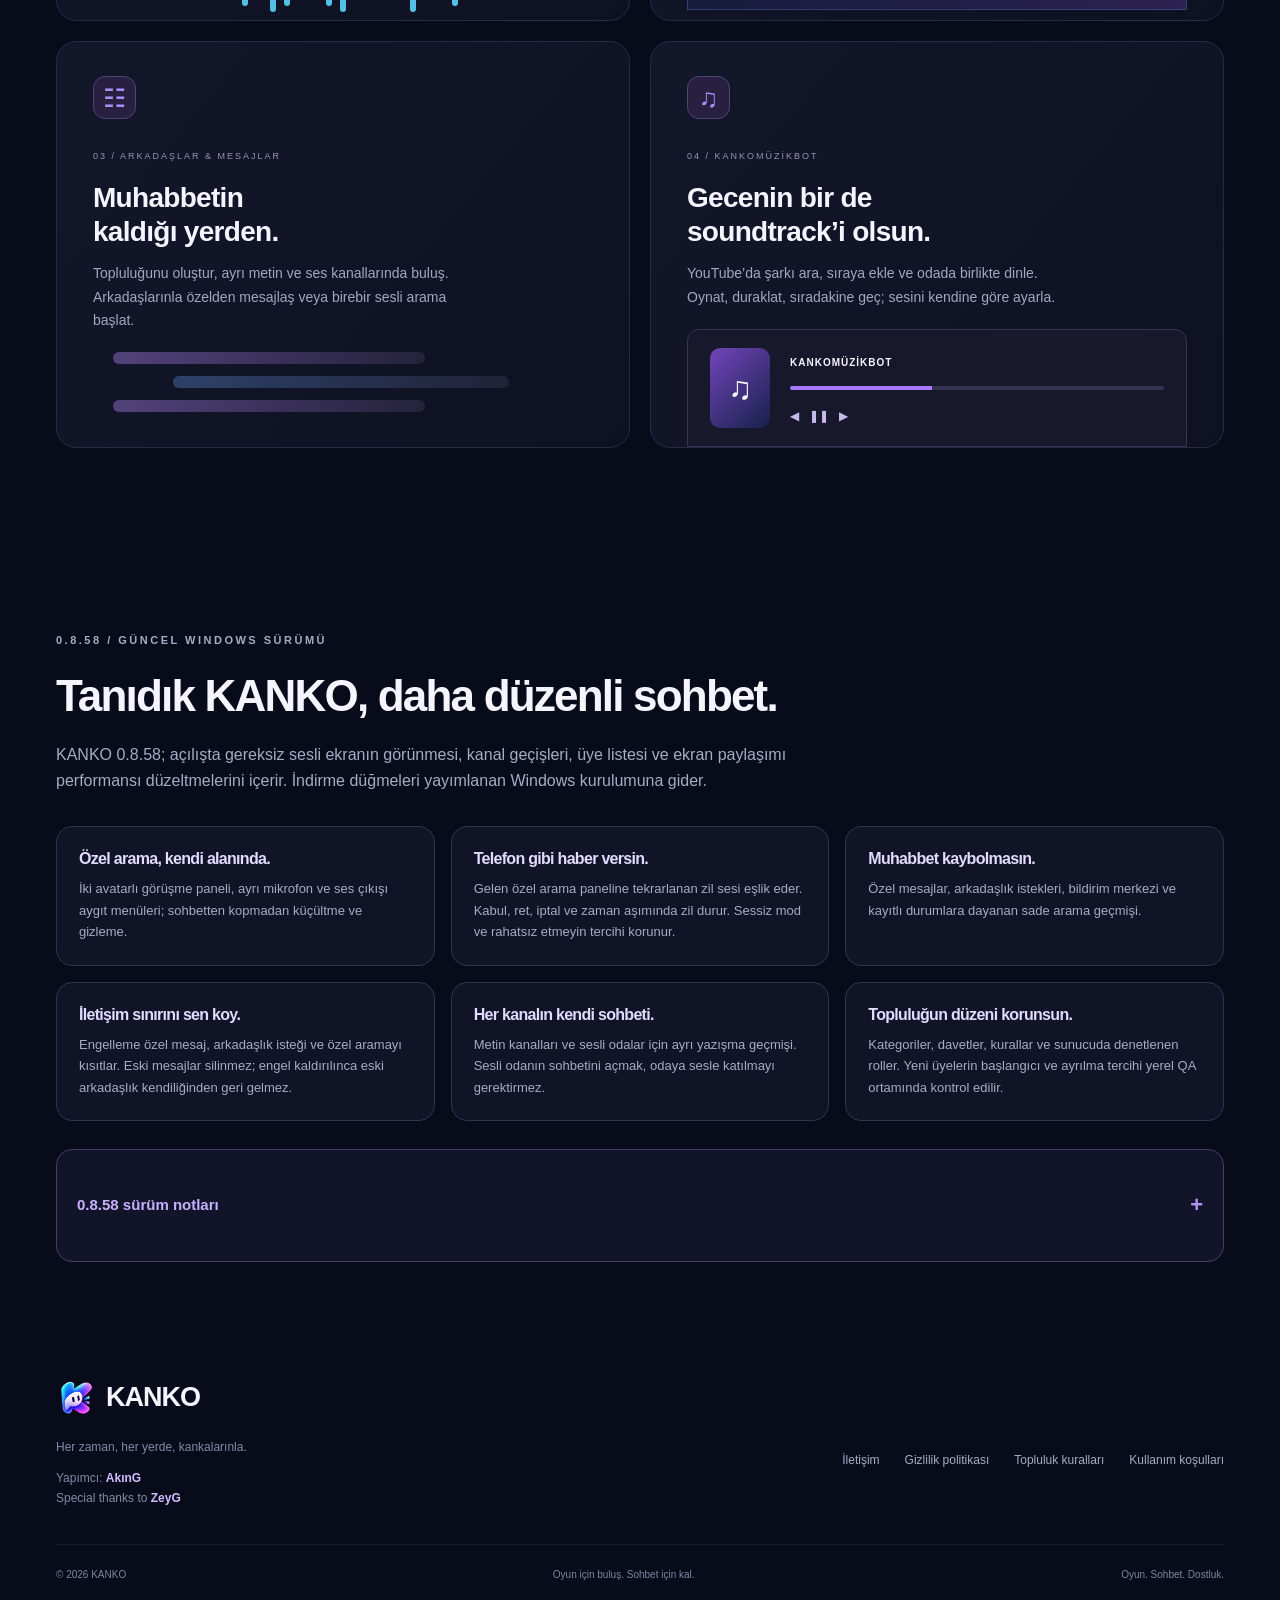
==== commit b77fa59d: "KANKO 0.8.58 site güncellemesi" ====
--- a/index.html
+++ b/index.html
@@ -1 +1 @@
-<!doctype html><html lang="tr"><head><meta charset="utf-8"><meta name="viewport" content="width=device-width,initial-scale=1"><meta name="theme-color" content="#080b19"><meta name="description" content="KANKO ile arkadaşlarınla sesli sohbet et, ekranını paylaş ve birlikte müzik dinle. Windows masaüstü uygulamasını indir."><link rel="canonical" href="https://kankoapp.github.io/"><meta property="og:url" content="https://kankoapp.github.io/"><meta property="og:image" content="https://kankoapp.github.io/logo-hd.png"><title>KANKO — Kankalarınla aynı frekansta.</title><meta property="og:title" content="KANKO — Kankalarınla aynı frekansta."><meta property="og:description" content="Oyun. Sohbet. Dostluk. Arkadaşlarınla buluşacağın Windows uygulaması."><link rel="icon" href="logo-hd.png"><link rel="stylesheet" href="style.css?v=release-live-1"><style>.mobile-section{padding-top:90px;padding-bottom:70px}.mobile-intro{display:grid;grid-template-columns:1fr 1.15fr;align-items:center;gap:40px}.mobile-intro h2{font-size:clamp(32px,4vw,50px);line-height:1.15;margin:22px 0}.mobile-intro p{color:var(--muted)}.coming-badge{display:inline-flex;border:1px solid #9671ff66;border-radius:30px;padding:7px 15px;background:#6542dc22;color:#cebaff;font-size:12px}.mobile-art{margin:0}.mobile-art img{display:block;width:100%;height:auto;border:1px solid #544678;border-radius:24px}.mobile-art figcaption{font-size:11px;color:var(--muted);margin-top:12px;text-align:center}.capability-grid{display:grid;grid-template-columns:repeat(3,minmax(0,1fr));gap:16px;margin-top:32px}.capability-card{border:1px solid #34334e;border-radius:16px;background:#111427;padding:22px;min-width:0}.capability-card h3{font-size:16px;margin:0 0 10px;color:#e3dbff}.capability-card p{font-size:13px;color:var(--muted);margin:0}.capability-heading{font-size:24px;margin-top:48px}.creator-credit strong{color:#d3bcff}.nav nav{gap:22px}@media(max-width:850px){.mobile-intro{grid-template-columns:1fr}.capability-grid{grid-template-columns:repeat(2,minmax(0,1fr))}.mobile-section{padding-top:60px}}@media(max-width:520px){.capability-grid{grid-template-columns:1fr}.mobile-intro{gap:24px}.capability-card{padding:18px}.mobile-section{padding-bottom:40px}.nav nav{gap:12px;font-size:12px}}</style><link rel="stylesheet" href="premium.css"><link rel="stylesheet" href="sharp-visuals.css"><link rel="stylesheet" href="game-examples.css"><link rel="stylesheet" href="candidate.css"></head><body><a class="skip" href="#main">İçeriğe geç</a><header class="nav wrap"><a class="brand" href="#" aria-label="KANKO ana sayfa"><img src="logo-hd.png" alt="" width="52" height="52">KANKO</a><nav aria-label="Ana menü"><a href="#ozellikler">Özellikler</a><a href="#uygulama">Uygulamayı keşfet</a><a href="#mobil">Mobil</a><a href="#sss">Sık sorulanlar</a></nav><a class="button small" href="#indir">KANKO’yu indir <span aria-hidden="true">↗</span></a></header><main id="main"><section class="hero wrap"><div class="eyebrow"><span class="status-dot"></span> AYNI ODA. AYNI ENERJİ.</div><h1>Kankalarınla<br>aynı <em>frekansta.</em></h1><p class="intro">Oyun bitse de sohbet bitmez.<br>Sesini aç, ekranını paylaş, sevdiğin şarkıyı sıraya ekle.<br class="desktop"> Topluluk kanalları ve özel sesli aramalarla kankaların burada.</p><div class="actions"><a class="button download" aria-disabled="true"><span class="windows" aria-hidden="true">⊞</span> Windows için KANKO’yu İndir <span aria-hidden="true">↓</span></a><a class="text-link" href="#uygulama">İçeride neler var? <span aria-hidden="true">↗</span></a></div><p class="release">Windows masaüstü uygulaması <span>·</span> <b data-release-version>v0.8.57</b></p><p class="small" role="status">0.8.57 yayımlandı: profil ve arkadaş listesi düzenlemeleri, anlaşılır giriş hataları ve durum uyumluluğu. Ücretsiz günlük sunucu kotası değişmedi.</p><div class="hero-mark" aria-hidden="true"><img src="logo-hd.png" alt=""><span>Oyun. Sohbet. Dostluk.</span></div></section><section id="uygulama" class="showcase wrap"><div class="preview-top"><span><i></i> KANKO / TOPLULUKLAR</span><span>WINDOWS · TOPLULUKLU KANKO</span></div><button class="screenshot" aria-label="KANKO ekran görüntüsünü büyüt"><img src="assets/candidate-community.png" alt="Güncel KANKO topluluk kanalları ve sesli odası; sentetik test hesapları" width="1444" height="861" fetchpriority="high"><span class="zoom">↗ Görüntüyü büyüt</span></button><div class="preview-bottom"><span>Toplulukların, kanalların ve kankaların aynı yerde.</span><span>SES · EKRAN · SOHBET · MÜZİK</span></div></section><section class="showcase wrap" aria-label="Güncel KANKO ekranları"><h2>Kankalarınla aynı yerde.</h2><p>Yayın adayının gerçek Windows uygulamasından alınan yerel QA görüntüleri. Bunlar canlı kullanıcı etkinliği veya gerçek donanım testi kanıtı değildir.</p><div class="site-theme-gallery"><figure><img src="assets/candidate-community.png" alt="Kategoriler, topluluk kanalları ve hoş geldin mesajları — yerel QA uygulamasından gerçek ekran görüntüsü" width="1446" height="893" loading="lazy"><figcaption>Kategoriler, topluluk kanalları ve hoş geldin mesajları</figcaption></figure><figure><img src="assets/candidate-incoming.jpg" alt="Gelen özel arama: kabul ve ret paneli — yerel QA uygulamasından gerçek ekran görüntüsü" width="1446" height="893" loading="lazy"><figcaption>Gelen özel arama: kabul ve ret paneli</figcaption></figure><figure><img src="assets/candidate-outgoing.png" alt="İki avatarlı özel arama paneli: aranıyor durumu — yerel QA uygulamasından gerçek ekran görüntüsü" width="1446" height="893" loading="lazy"><figcaption>İki avatarlı özel arama paneli: aranıyor durumu</figcaption></figure><figure><img src="assets/candidate-notifications.png" alt="Sohbetin yanında açılan bildirim merkezi — yerel QA uygulamasından gerçek ekran görüntüsü" width="1446" height="893" loading="lazy"><figcaption>Sohbetin yanında açılan bildirim merkezi</figcaption></figure></div></section><section id="ozellikler" class="features wrap"><div class="section-heading"><p class="eyebrow">BİRLİKTE DAHA İYİ</p><h2>Bir sürü pencere yerine,<br>bir arada olmanın keyfi.</h2><p>Oyun gecesinden günlük muhabbete.<br>İhtiyacın olanlar, aynı yerde.</p></div><div class="feature-grid"><article class="feature voice"><div class="icon" aria-hidden="true">♬</div><span class="number">01 / SESLİ SOHBET</span><h3>Mesafe var.<br>Arada sessizlik yok.</h3><p>Topluluğunu oluştur, davet bağlantını paylaş. Metin kanalları, sesli odalar ve topluluğa özel rollerle ekibini bir arada tut.</p><div class="wave" aria-hidden="true"><i></i><i></i><i></i><i></i><i></i><i></i><i></i><i></i><i></i><i></i><i></i><i></i><i></i><i></i><i></i><i></i><i></i><i></i><i></i></div></article><article class="feature"><div class="icon" aria-hidden="true">▣</div><span class="number">02 / TOPLULUK EKRAN PAYLAŞIMI</span><h3>“Şuna bir bak”<br>demek yeter.</h3><p>Topluluk sesli odasında oyununu ya da ekranını paylaş. Özel sesli görüşmelerde ekran paylaşımı şu anda desteklenen bir özellik olarak sunulmuyor.</p><div class="mini-art screen-art" aria-hidden="true"><span>EKRANINI PAYLAŞ</span><div>↗</div></div></article><article class="feature"><div class="icon" aria-hidden="true">☷</div><span class="number">03 / ARKADAŞLAR & MESAJLAR</span><h3>Muhabbetin<br>kaldığı yerden.</h3><p>Topluluğunu oluştur, ayrı metin ve ses kanallarında buluş. Arkadaşlarınla özelden mesajlaş veya birebir sesli arama başlat.</p><div class="mini-art chat-art" aria-hidden="true"><b></b><b></b><b></b></div></article><article class="feature music"><div class="icon" aria-hidden="true">♫</div><span class="number">04 / KANKOMÜZİKBOT</span><h3>Gecenin bir de<br>soundtrack’i olsun.</h3><p>YouTube’da şarkı ara, sıraya ekle ve odada birlikte dinle. Oynat, duraklat, sıradakine geç; sesini kendine göre ayarla.</p><div class="music-art" aria-hidden="true"><span>♫</span><div><b>KANKOMÜZİKBOT</b><div class="progress"></div><small>◀ &nbsp; ❚❚ &nbsp; ▶</small></div></div></article></div></section><section class="wrap candidate-section" id="yayin-adayi"><p class="eyebrow">0.8.57 / GÜNCEL WINDOWS SÜRÜMÜ</p><h2>Tanıdık KANKO, daha düzenli sohbet.</h2><p>KANKO 0.8.57; açılışta gereksiz sesli ekranın görünmesi, kanal geçişleri, üye listesi ve ekran paylaşımı performansı düzeltmelerini içerir. İndirme düğmeleri yayımlanan Windows kurulumuna gider.</p><div class="capability-grid"><article class="capability-card"><h3>Özel arama, kendi alanında.</h3><p>İki avatarlı görüşme paneli, ayrı mikrofon ve ses çıkışı aygıt menüleri; sohbetten kopmadan küçültme ve gizleme.</p></article><article class="capability-card"><h3>Telefon gibi haber versin.</h3><p>Gelen özel arama paneline tekrarlanan zil sesi eşlik eder. Kabul, ret, iptal ve zaman aşımında zil durur. Sessiz mod ve rahatsız etmeyin tercihi korunur.</p></article><article class="capability-card"><h3>Muhabbet kaybolmasın.</h3><p>Özel mesajlar, arkadaşlık istekleri, bildirim merkezi ve kayıtlı durumlara dayanan sade arama geçmişi.</p></article><article class="capability-card"><h3>İletişim sınırını sen koy.</h3><p>Engelleme özel mesaj, arkadaşlık isteği ve özel aramayı kısıtlar. Eski mesajlar silinmez; engel kaldırılınca eski arkadaşlık kendiliğinden geri gelmez.</p></article><article class="capability-card"><h3>Her kanalın kendi sohbeti.</h3><p>Metin kanalları ve sesli odalar için ayrı yazışma geçmişi. Sesli odanın sohbetini açmak, odaya sesle katılmayı gerektirmez.</p></article><article class="capability-card"><h3>Topluluğun düzeni korunsun.</h3><p>Kategoriler, davetler, kurallar ve sunucuda denetlenen roller. Yeni üyelerin başlangıcı ve ayrılma tercihi yerel QA ortamında kontrol edilir.</p></article></div><details class="candidate-notes"><summary>0.8.57 sürüm notları</summary><ul><li>Yenilenen topluluk ve özel mesaj panelleri.</li><li>Gelen arama paneliyle birlikte tekrarlanan zil sesi ve arama bitince temizleme.</li><li>Ayrı aygıt menüleri, görüşme küçültme, gizleme ve aktif görüşmeye geri dönüş.</li><li>Bildirim merkezi, kayıtlı arama geçmişi ve engelleme kontrolleri.</li><li>Kurallar ve kullanım koşulları pencerelerinin katmanl<section class="steps wrap"><div><p class="eyebrow">BULUŞMAK BU KADAR KOLAY</p><h2>Plan belli.<br>Kankolar geliyor.</h2></div><ol><li><span>01</span><div><h3>KANKO’yu indir.</h3><p>Windows uygulamasını bilgisayarına kur.</p></div></li><li><span>02</span><div><h3>Odanı aç, linkini paylaş.</h3><p>Davet bağlantısını arkadaşlarına gönder.</p></div></li><li><span>03</span><div><h3>Gerisi muhabbet.</h3><p>Konuş, ekranını paylaş, birlikte müzik dinle.</p></div></li></ol></section><section class="wrap mobile-section" id="tum-ozellikler"><p class="eyebrow">WINDOWS UYGULAMASINDA</p><h2>Muhabbetin bütün parçaları.</h2><p>KANKO’da bugün kullanabileceğin özellikler.</p><div class="windows-gallery"><figure><img src="assets/candidate-community.png" alt="Kategoriler, topluluk kanalları ve hoş geldin mesajları — yerel QA uygulamasından gerçek ekran görüntüsü" width="1446" height="893" loading="lazy"><figcaption>Kategoriler, topluluk kanalları ve hoş geldin mesajları</figcaption></figure></div><h3 id="gorunum" class="theme-gallery-heading">KANKO’nun bütün temaları</h3><p class="theme-gallery-description">Görsele dokun, temayı tam boyutta incele.</p><div class="site-theme-gallery" aria-label="KANKO görsel tema önizlemeleri"><figure><img src="assets/theme-default.svg" alt="KANKO Varsayılan lacivert kale ve gece teması" loading="lazy" width="1600" height="900"><figcaption>KANKO · Varsayılan</figcaption></figure><figure><img src="assets/theme-city.png" alt="KANKO maskotlu Kanka Molası teması" loading="lazy" width="1672" height="941"><figcaption>Kanka Molası</figcaption></figure><figure><img src="assets/theme-neon.png" alt="KANKO Neon Sokak teması" loading="lazy" width="1672" height="941"><figcaption>Neon Sokak</figcaption></figure><figure><img src="assets/theme-space.png" alt="KANKO Uzay Muhabbeti teması" loading="lazy" width="1672" height="941"><figcaption>Uzay Muhabbeti</figcaption></figure><figure><img src="assets/theme-zeyg.png" alt="Lila ve pembe şakayıklarla ZeyG Special teması" loading="lazy" width="1672" height="941"><figcaption>ZeyG Special</figcaption></figure></div><details class="desktop-more"><summary>Tüm Windows özelliklerini keşfet</summary><div class="capability-grid"><article class="capability-card"><h3>Ses odaları ve arkadaşlar</h3><p>Kalıcı ses odaları, davet bağlantıları, arkadaş istekleri ve özel mesajlar. Kısa bağlantı kesintilerinde otomatik yeniden katılma.</p></article><article class="capability-card"><h3>Ekranını paylaş, birlikte izle</h3><p>Katılımcı kartından yayını aç; geniş izleme veya tam ekran kullan. Yayın sesi ve paylaşım kalitesini<section id="indir" class="download-section wrap"><div class="download-glow"></div><img src="logo-hd.png" width="110" height="110" alt="KANKO maskotu" loading="lazy"><p class="eyebrow">OYUN. SOHBET. DOSTLUK.</p><h2>Bu akşam nerede?<br><em>KANKO’da.</em></h2><p>Bir oda aç. Kankalarını çağır. İyi vakit geçir.</p><a class="button download" aria-disabled="true">⊞ &nbsp; Windows için KANKO’yu İndir <span aria-hidden="true">↓</span></a><button class="release-notes" type="button" aria-haspopup="dialog" aria-controls="releaseDialog">v0.8.57 · Sürüm notlarını gör</button></section></main><footer class="wrap"><div><a class="brand" href="#"><img src="logo-hd.png" width="40" height="40" alt="">KANKO</a><p>Her zaman, her yerde, kankalarınla.</p><p class="creator-credit">Yapımcı: <strong>AkınG</strong><br>Special thanks to <strong>ZeyG</strong></p></div><div class="footer-links"><a href="iletisim.html">İletişim</a><a href="gizlilik.html">Gizlilik politikası</a><a href="topluluk-kurallari.html">Topluluk kuralları</a><a href="kosullar.html">Kullanım koşulları</a></div><div class="footer-bottom"><span>© 2026 KANKO</span><span>Oyun için buluş. Sohbet için kal.</span><span>Oyun. Sohbet. Dostluk.</span></div></footer><dialog id="lightbox"><button class="close" aria-label="Kapat">×</button><img src="assets/candidate-community.png" alt="KANKO topluluklu Windows arayüzü; sentetik test hesapları"></dialog><dialog id="info"><button class="close" aria-label="Kapat">×</button><div id="info-content"></div></dialog><dialog id="releaseDialog" aria-labelledby="releaseTitle"><button class="close" aria-label="Sürüm notlarını kapat">×</button><p class="eyebrow">KANKO / YENİLİKLER</p><h2 id="releaseTitle">KANKO 0.8.57</h2><p class="release-subtitle">Topluluklar ve özel sesli aramalar</p><ul class="release-list" aria-live="polite"><li>Profil kartında daha okunaklı isim ve durum; mevcut ses kontrolleri korunur.</li><li>Özel mesaj listesinde isim ve rol rozeti hizalaması.</li><li>Bağlantı yeniden kurulurken son arkadaş listesini gösterme.</li><li>Anlaşılır giriş hataları ve Sigaradayım durumunun sunucu uyumluluğu.</li></ul><p id="releaseStatus" role="status" class="small"></p><button class="button release-retry" type="button" hidden>Tekrar kontrol et</button><button class="button release-done" type="button">Tamam</button></dialog><script src="site.js?v=0.8.57"></script><script src="visual-gallery.js"></script></body></html>
+<!doctype html><html lang="tr"><head><meta charset="utf-8"><meta name="viewport" content="width=device-width,initial-scale=1"><meta name="theme-color" content="#080b19"><meta name="description" content="KANKO ile arkadaşlarınla sesli sohbet et, ekranını paylaş ve birlikte müzik dinle. Windows masaüstü uygulamasını indir."><link rel="canonical" href="https://kankoapp.github.io/"><meta property="og:url" content="https://kankoapp.github.io/"><meta property="og:image" content="https://kankoapp.github.io/logo-hd.png"><title>KANKO — Kankalarınla aynı frekansta.</title><meta property="og:title" content="KANKO — Kankalarınla aynı frekansta."><meta property="og:description" content="Oyun. Sohbet. Dostluk. Arkadaşlarınla buluşacağın Windows uygulaması."><link rel="icon" href="logo-hd.png"><link rel="stylesheet" href="style.css?v=release-live-1"><style>.mobile-section{padding-top:90px;padding-bottom:70px}.mobile-intro{display:grid;grid-template-columns:1fr 1.15fr;align-items:center;gap:40px}.mobile-intro h2{font-size:clamp(32px,4vw,50px);line-height:1.15;margin:22px 0}.mobile-intro p{color:var(--muted)}.coming-badge{display:inline-flex;border:1px solid #9671ff66;border-radius:30px;padding:7px 15px;background:#6542dc22;color:#cebaff;font-size:12px}.mobile-art{margin:0}.mobile-art img{display:block;width:100%;height:auto;border:1px solid #544678;border-radius:24px}.mobile-art figcaption{font-size:11px;color:var(--muted);margin-top:12px;text-align:center}.capability-grid{display:grid;grid-template-columns:repeat(3,minmax(0,1fr));gap:16px;margin-top:32px}.capability-card{border:1px solid #34334e;border-radius:16px;background:#111427;padding:22px;min-width:0}.capability-card h3{font-size:16px;margin:0 0 10px;color:#e3dbff}.capability-card p{font-size:13px;color:var(--muted);margin:0}.capability-heading{font-size:24px;margin-top:48px}.creator-credit strong{color:#d3bcff}.nav nav{gap:22px}@media(max-width:850px){.mobile-intro{grid-template-columns:1fr}.capability-grid{grid-template-columns:repeat(2,minmax(0,1fr))}.mobile-section{padding-top:60px}}@media(max-width:520px){.capability-grid{grid-template-columns:1fr}.mobile-intro{gap:24px}.capability-card{padding:18px}.mobile-section{padding-bottom:40px}.nav nav{gap:12px;font-size:12px}}</style><link rel="stylesheet" href="premium.css"><link rel="stylesheet" href="sharp-visuals.css"><link rel="stylesheet" href="game-examples.css"><link rel="stylesheet" href="candidate.css"></head><body><a class="skip" href="#main">İçeriğe geç</a><header class="nav wrap"><a class="brand" href="#" aria-label="KANKO ana sayfa"><img src="logo-hd.png" alt="" width="52" height="52">KANKO</a><nav aria-label="Ana menü"><a href="#ozellikler">Özellikler</a><a href="#uygulama">Uygulamayı keşfet</a><a href="#mobil">Mobil</a><a href="#sss">Sık sorulanlar</a></nav><a class="button small" href="#indir">KANKO’yu indir <span aria-hidden="true">↗</span></a></header><main id="main"><section class="hero wrap"><div class="eyebrow"><span class="status-dot"></span> AYNI ODA. AYNI ENERJİ.</div><h1>Kankalarınla<br>aynı <em>frekansta.</em></h1><p class="intro">Oyun bitse de sohbet bitmez.<br>Sesini aç, ekranını paylaş, sevdiğin şarkıyı sıraya ekle.<br class="desktop"> Topluluk kanalları ve özel sesli aramalarla kankaların burada.</p><div class="actions"><a class="button download" aria-disabled="true"><span class="windows" aria-hidden="true">⊞</span> Windows için KANKO’yu İndir <span aria-hidden="true">↓</span></a><a class="text-link" href="#uygulama">İçeride neler var? <span aria-hidden="true">↗</span></a></div><p class="release">Windows masaüstü uygulaması <span>·</span> <b data-release-version>v0.8.58</b></p><p class="small" role="status">0.8.58 yayımlandı: özel grup ekran paylaşımı, yayın seçimi, yeniden bağlanma görünümü ve ses önceliği iyileştirmeleri. Ücretsiz günlük sunucu kotası değişmedi.</p><div class="hero-mark" aria-hidden="true"><img src="logo-hd.png" alt=""><span>Oyun. Sohbet. Dostluk.</span></div></section><section id="uygulama" class="showcase wrap"><div class="preview-top"><span><i></i> KANKO / TOPLULUKLAR</span><span>WINDOWS · TOPLULUKLU KANKO</span></div><button class="screenshot" aria-label="KANKO ekran görüntüsünü büyüt"><img src="assets/candidate-community.png" alt="Güncel KANKO topluluk kanalları ve sesli odası; sentetik test hesapları" width="1444" height="861" fetchpriority="high"><span class="zoom">↗ Görüntüyü büyüt</span></button><div class="preview-bottom"><span>Toplulukların, kanalların ve kankaların aynı yerde.</span><span>SES · EKRAN · SOHBET · MÜZİK</span></div></section><section class="showcase wrap" aria-label="Güncel KANKO ekranları"><h2>Kankalarınla aynı yerde.</h2><p>Yayın adayının gerçek Windows uygulamasından alınan yerel QA görüntüleri. Bunlar canlı kullanıcı etkinliği veya gerçek donanım testi kanıtı değildir.</p><div class="site-theme-gallery"><figure><img src="assets/candidate-community.png" alt="Kategoriler, topluluk kanalları ve hoş geldin mesajları — yerel QA uygulamasından gerçek ekran görüntüsü" width="1446" height="893" loading="lazy"><figcaption>Kategoriler, topluluk kanalları ve hoş geldin mesajları</figcaption></figure><figure><img src="assets/candidate-incoming.jpg" alt="Gelen özel arama: kabul ve ret paneli — yerel QA uygulamasından gerçek ekran görüntüsü" width="1446" height="893" loading="lazy"><figcaption>Gelen özel arama: kabul ve ret paneli</figcaption></figure><figure><img src="assets/candidate-outgoing.png" alt="İki avatarlı özel arama paneli: aranıyor durumu — yerel QA uygulamasından gerçek ekran görüntüsü" width="1446" height="893" loading="lazy"><figcaption>İki avatarlı özel arama paneli: aranıyor durumu</figcaption></figure><figure><img src="assets/candidate-notifications.png" alt="Sohbetin yanında açılan bildirim merkezi — yerel QA uygulamasından gerçek ekran görüntüsü" width="1446" height="893" loading="lazy"><figcaption>Sohbetin yanında açılan bildirim merkezi</figcaption></figure></div></section><section id="ozellikler" class="features wrap"><div class="section-heading"><p class="eyebrow">BİRLİKTE DAHA İYİ</p><h2>Bir sürü pencere yerine,<br>bir arada olmanın keyfi.</h2><p>Oyun gecesinden günlük muhabbete.<br>İhtiyacın olanlar, aynı yerde.</p></div><div class="feature-grid"><article class="feature voice"><div class="icon" aria-hidden="true">♬</div><span class="number">01 / SESLİ SOHBET</span><h3>Mesafe var.<br>Arada sessizlik yok.</h3><p>Topluluğunu oluştur, davet bağlantını paylaş. Metin kanalları, sesli odalar ve topluluğa özel rollerle ekibini bir arada tut.</p><div class="wave" aria-hidden="true"><i></i><i></i><i></i><i></i><i></i><i></i><i></i><i></i><i></i><i></i><i></i><i></i><i></i><i></i><i></i><i></i><i></i><i></i><i></i></div></article><article class="feature"><div class="icon" aria-hidden="true">▣</div><span class="number">02 / TOPLULUK EKRAN PAYLAŞIMI</span><h3>“Şuna bir bak”<br>demek yeter.</h3><p>Topluluk sesli odasında oyununu ya da ekranını paylaş. Özel sesli görüşmelerde ekran paylaşımı şu anda desteklenen bir özellik olarak sunulmuyor.</p><div class="mini-art screen-art" aria-hidden="true"><span>EKRANINI PAYLAŞ</span><div>↗</div></div></article><article class="feature"><div class="icon" aria-hidden="true">☷</div><span class="number">03 / ARKADAŞLAR & MESAJLAR</span><h3>Muhabbetin<br>kaldığı yerden.</h3><p>Topluluğunu oluştur, ayrı metin ve ses kanallarında buluş. Arkadaşlarınla özelden mesajlaş veya birebir sesli arama başlat.</p><div class="mini-art chat-art" aria-hidden="true"><b></b><b></b><b></b></div></article><article class="feature music"><div class="icon" aria-hidden="true">♫</div><span class="number">04 / KANKOMÜZİKBOT</span><h3>Gecenin bir de<br>soundtrack’i olsun.</h3><p>YouTube’da şarkı ara, sıraya ekle ve odada birlikte dinle. Oynat, duraklat, sıradakine geç; sesini kendine göre ayarla.</p><div class="music-art" aria-hidden="true"><span>♫</span><div><b>KANKOMÜZİKBOT</b><div class="progress"></div><small>◀ &nbsp; ❚❚ &nbsp; ▶</small></div></div></article></div></section><section class="wrap candidate-section" id="yayin-adayi"><p class="eyebrow">0.8.58 / GÜNCEL WINDOWS SÜRÜMÜ</p><h2>Tanıdık KANKO, daha düzenli sohbet.</h2><p>KANKO 0.8.58; açılışta gereksiz sesli ekranın görünmesi, kanal geçişleri, üye listesi ve ekran paylaşımı performansı düzeltmelerini içerir. İndirme düğmeleri yayımlanan Windows kurulumuna gider.</p><div class="capability-grid"><article class="capability-card"><h3>Özel arama, kendi alanında.</h3><p>İki avatarlı görüşme paneli, ayrı mikrofon ve ses çıkışı aygıt menüleri; sohbetten kopmadan küçültme ve gizleme.</p></article><article class="capability-card"><h3>Telefon gibi haber versin.</h3><p>Gelen özel arama paneline tekrarlanan zil sesi eşlik eder. Kabul, ret, iptal ve zaman aşımında zil durur. Sessiz mod ve rahatsız etmeyin tercihi korunur.</p></article><article class="capability-card"><h3>Muhabbet kaybolmasın.</h3><p>Özel mesajlar, arkadaşlık istekleri, bildirim merkezi ve kayıtlı durumlara dayanan sade arama geçmişi.</p></article><article class="capability-card"><h3>İletişim sınırını sen koy.</h3><p>Engelleme özel mesaj, arkadaşlık isteği ve özel aramayı kısıtlar. Eski mesajlar silinmez; engel kaldırılınca eski arkadaşlık kendiliğinden geri gelmez.</p></article><article class="capability-card"><h3>Her kanalın kendi sohbeti.</h3><p>Metin kanalları ve sesli odalar için ayrı yazışma geçmişi. Sesli odanın sohbetini açmak, odaya sesle katılmayı gerektirmez.</p></article><article class="capability-card"><h3>Topluluğun düzeni korunsun.</h3><p>Kategoriler, davetler, kurallar ve sunucuda denetlenen roller. Yeni üyelerin başlangıcı ve ayrılma tercihi yerel QA ortamında kontrol edilir.</p></article></div><details class="candidate-notes"><summary>0.8.58 sürüm notları</summary><ul><li>Yenilenen topluluk ve özel mesaj panelleri.</li><li>Gelen arama paneliyle birlikte tekrarlanan zil sesi ve arama bitince temizleme.</li><li>Ayrı aygıt menüleri, görüşme küçültme, gizleme ve aktif görüşmeye geri dönüş.</li><li>Bildirim merkezi, kayıtlı arama geçmişi ve engelleme kontrolleri.</li><li>Kurallar ve kullanım koşulları pencerelerinin katmanl<section class="steps wrap"><div><p class="eyebrow">BULUŞMAK BU KADAR KOLAY</p><h2>Plan belli.<br>Kankolar geliyor.</h2></div><ol><li><span>01</span><div><h3>KANKO’yu indir.</h3><p>Windows uygulamasını bilgisayarına kur.</p></div></li><li><span>02</span><div><h3>Odanı aç, linkini paylaş.</h3><p>Davet bağlantısını arkadaşlarına gönder.</p></div></li><li><span>03</span><div><h3>Gerisi muhabbet.</h3><p>Konuş, ekranını paylaş, birlikte müzik dinle.</p></div></li></ol></section><section class="wrap mobile-section" id="tum-ozellikler"><p class="eyebrow">WINDOWS UYGULAMASINDA</p><h2>Muhabbetin bütün parçaları.</h2><p>KANKO’da bugün kullanabileceğin özellikler.</p><div class="windows-gallery"><figure><img src="assets/candidate-community.png" alt="Kategoriler, topluluk kanalları ve hoş geldin mesajları — yerel QA uygulamasından gerçek ekran görüntüsü" width="1446" height="893" loading="lazy"><figcaption>Kategoriler, topluluk kanalları ve hoş geldin mesajları</figcaption></figure></div><h3 id="gorunum" class="theme-gallery-heading">KANKO’nun bütün temaları</h3><p class="theme-gallery-description">Görsele dokun, temayı tam boyutta incele.</p><div class="site-theme-gallery" aria-label="KANKO görsel tema önizlemeleri"><figure><img src="assets/theme-default.svg" alt="KANKO Varsayılan lacivert kale ve gece teması" loading="lazy" width="1600" height="900"><figcaption>KANKO · Varsayılan</figcaption></figure><figure><img src="assets/theme-city.png" alt="KANKO maskotlu Kanka Molası teması" loading="lazy" width="1672" height="941"><figcaption>Kanka Molası</figcaption></figure><figure><img src="assets/theme-neon.png" alt="KANKO Neon Sokak teması" loading="lazy" width="1672" height="941"><figcaption>Neon Sokak</figcaption></figure><figure><img src="assets/theme-space.png" alt="KANKO Uzay Muhabbeti teması" loading="lazy" width="1672" height="941"><figcaption>Uzay Muhabbeti</figcaption></figure><figure><img src="assets/theme-zeyg.png" alt="Lila ve pembe şakayıklarla ZeyG Special teması" loading="lazy" width="1672" height="941"><figcaption>ZeyG Special</figcaption></figure></div><details class="desktop-more"><summary>Tüm Windows özelliklerini keşfet</summary><div class="capability-grid"><article class="capability-card"><h3>Ses odaları ve arkadaşlar</h3><p>Kalıcı ses odaları, davet bağlantıları, arkadaş istekleri ve özel mesajlar. Kısa bağlantı kesintilerinde otomatik yeniden katılma.</p></article><article class="capability-card"><h3>Ekranını paylaş, birlikte izle</h3><p>Katılımcı kartından yayını aç; geniş izleme veya tam ekran kullan. Yayın sesi ve paylaşım kalitesini<section id="indir" class="download-section wrap"><div class="download-glow"></div><img src="logo-hd.png" width="110" height="110" alt="KANKO maskotu" loading="lazy"><p class="eyebrow">OYUN. SOHBET. DOSTLUK.</p><h2>Bu akşam nerede?<br><em>KANKO’da.</em></h2><p>Bir oda aç. Kankalarını çağır. İyi vakit geçir.</p><a class="button download" aria-disabled="true">⊞ &nbsp; Windows için KANKO’yu İndir <span aria-hidden="true">↓</span></a><button class="release-notes" type="button" aria-haspopup="dialog" aria-controls="releaseDialog">v0.8.58 · Sürüm notlarını gör</button></section></main><footer class="wrap"><div><a class="brand" href="#"><img src="logo-hd.png" width="40" height="40" alt="">KANKO</a><p>Her zaman, her yerde, kankalarınla.</p><p class="creator-credit">Yapımcı: <strong>AkınG</strong><br>Special thanks to <strong>ZeyG</strong></p></div><div class="footer-links"><a href="iletisim.html">İletişim</a><a href="gizlilik.html">Gizlilik politikası</a><a href="topluluk-kurallari.html">Topluluk kuralları</a><a href="kosullar.html">Kullanım koşulları</a></div><div class="footer-bottom"><span>© 2026 KANKO</span><span>Oyun için buluş. Sohbet için kal.</span><span>Oyun. Sohbet. Dostluk.</span></div></footer><dialog id="lightbox"><button class="close" aria-label="Kapat">×</button><img src="assets/candidate-community.png" alt="KANKO topluluklu Windows arayüzü; sentetik test hesapları"></dialog><dialog id="info"><button class="close" aria-label="Kapat">×</button><div id="info-content"></div></dialog><dialog id="releaseDialog" aria-labelledby="releaseTitle"><button class="close" aria-label="Sürüm notlarını kapat">×</button><p class="eyebrow">KANKO / YENİLİKLER</p><h2 id="releaseTitle">KANKO 0.8.58</h2><p class="release-subtitle">Topluluklar ve özel sesli aramalar</p><ul class="release-list" aria-live="polite"><li>Profil kartında daha okunaklı isim ve durum; mevcut ses kontrolleri korunur.</li><li>Özel mesaj listesinde isim ve rol rozeti hizalaması.</li><li>Bağlantı yeniden kurulurken son arkadaş listesini gösterme.</li><li>Anlaşılır giriş hataları ve Sigaradayım durumunun sunucu uyumluluğu.</li></ul><p id="releaseStatus" role="status" class="small"></p><button class="button release-retry" type="button" hidden>Tekrar kontrol et</button><button class="button release-done" type="button">Tamam</button></dialog><script src="site.js?v=0.8.58"></script><script src="visual-gallery.js"></script></body></html>
